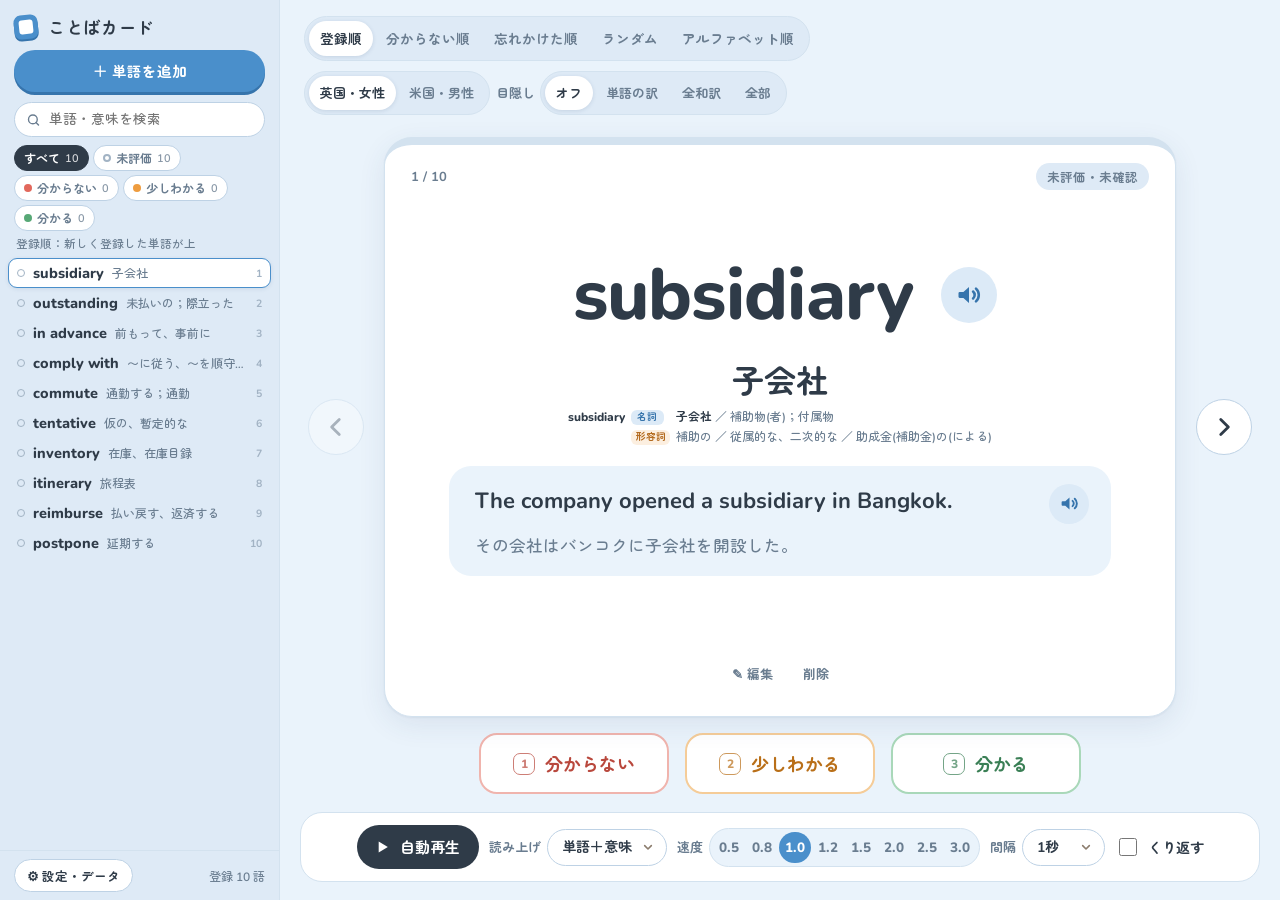
==== index.html @ a1e2ddcb "ことばカード スマホ・ブラウザ版 v1.33.0 を公開 PC版（v1.33.0）をもとに、ブラウザで動く形にしたもの（PWA）。 - 保存：ブラウザ内（IndexedDB）、1日1回のバックアップ " ====
<!doctype html>
<html lang="ja">
<head>
<meta charset="utf-8">
<meta http-equiv="Content-Security-Policy" content="default-src 'self'; style-src 'self' 'unsafe-inline'; font-src 'self'; img-src 'self' data:; media-src 'self' blob:; worker-src 'self'; connect-src 'self' https://api.dictionaryapi.dev https://*.wikipedia.org https://*.wiktionary.org https://*.wikinews.org https://api.tatoeba.org https://tatoeba.org">
<meta name="viewport" content="width=device-width, initial-scale=1, viewport-fit=cover">
<meta name="theme-color" content="#EAF3FB">
<link rel="manifest" href="manifest.webmanifest">
<link rel="icon" href="icons/icon-192.png">
<link rel="apple-touch-icon" href="icons/icon-192.png">
<title>ことばカード</title>
<link rel="stylesheet" href="fonts/zmg-500.css">
<link rel="stylesheet" href="fonts/zmg-700.css">
<link rel="stylesheet" href="style.css">
<link rel="stylesheet" href="mobile.css">
</head>
<body>
<div id="app">

  <!-- ===== 左：単語一覧 ===== -->
  <aside class="side">
    <div class="side-head">
      <div class="brand">
        <span class="brand-mark" aria-hidden="true"></span>
        <span data-i18n="app.name">ことばカード</span>
      </div>
      <button id="btnAdd" class="btn btn-primary btn-block" data-i18n="side.add">＋ 単語を追加</button>
    </div>

    <div class="search-wrap">
      <svg class="search-ico" viewBox="0 0 24 24" aria-hidden="true"><circle cx="11" cy="11" r="7"/><path d="M20 20l-4-4"/></svg>
      <input id="search" type="text" data-i18n-ph="side.search" placeholder="単語・意味を検索" autocomplete="off">
    </div>

    <div class="filters" id="filters"></div>
    <div class="list-note" id="listNote"></div>

    <ul id="list" class="list" tabindex="-1"></ul>

    <div class="side-foot">
      <button id="btnSettings" class="btn btn-ghost btn-sm" data-i18n="side.settings">⚙ 設定・データ</button>
      <span class="count" id="totalCount"></span>
    </div>
  </aside>

  <!-- ===== 右：カード ===== -->
  <main class="main">
    <header class="topbar">
      <div class="seg" id="modes" role="tablist" data-i18n-aria="mode.aria" aria-label="出題モード">
        <button data-mode="order" data-i18n="mode.order" title="新しく登録した単語が上">登録順</button>
        <button data-mode="hard" data-i18n="mode.hard">分からない順</button>
        <button data-mode="efficient" data-i18n="mode.efficient" title="覚えている見込みが低い（忘れかけている）単語から出します">忘れかけた順</button>
        <button data-mode="random" data-i18n="mode.random">ランダム</button>
        <button data-mode="alpha" data-i18n="mode.alpha" title="A→Zの順">アルファベット順</button>
      </div>
      <div class="topbar-right">
        <div class="seg seg-sm" id="accents" data-i18n-title="accent.title" title="発音の声">
          <button data-accent="uk-f" data-i18n="accent.uk">英国・女性</button>
          <button data-accent="us-m" data-i18n="accent.us">米国・男性</button>
        </div>
        <div class="hide-wrap" data-i18n-title="hide.title" title="目隠し（Hキーで切り替え）">
          <span class="hide-label" data-i18n="hide.label">目隠し</span>
          <div class="seg seg-sm" id="hideModes">
            <button data-hide="none" data-i18n="hide.none" data-i18n-title="hide.none.t">オフ</button>
            <button data-hide="word" data-i18n="hide.word" data-i18n-title="hide.word.t">単語の訳</button>
            <button data-hide="ja" data-i18n="hide.ja" data-i18n-title="hide.ja.t">全和訳</button>
            <button data-hide="all" data-i18n="hide.all" data-i18n-title="hide.all.t">全部</button>
          </div>
        </div>
        <button id="btnReshuffle" class="btn btn-ghost btn-sm" data-i18n="reshuffle" data-i18n-title="reshuffle.t">↻ 並べ直す</button>
      </div>
    </header>

    <section class="stage">
      <button class="nav nav-prev" id="btnPrev" data-i18n-title="nav.prev" data-i18n-aria="nav.prev" title="前へ（←）" aria-label="前へ">
        <svg viewBox="0 0 24 24"><path d="M15 5l-7 7 7 7"/></svg>
      </button>

      <div class="card" id="card">
        <!-- JSで描画 -->
      </div>

      <button class="nav nav-next" id="btnNext" data-i18n-title="nav.next" data-i18n-aria="nav.next" title="次へ（→）" aria-label="次へ">
        <svg viewBox="0 0 24 24"><path d="M9 5l7 7-7 7"/></svg>
      </button>
    </section>

    <div class="rate" id="rate">
      <button class="rate-btn r-no" data-rate="no"><span class="key">1</span><span data-i18n="status.no">分からない</span></button>
      <button class="rate-btn r-some" data-rate="some"><span class="key">2</span><span data-i18n="status.some">少しわかる</span></button>
      <button class="rate-btn r-yes" data-rate="yes"><span class="key">3</span><span data-i18n="status.yes">分かる</span></button>
    </div>

    <footer class="player">
      <button id="btnPlay" class="btn btn-play" data-i18n-title="play.t" title="自動再生（P）">
        <svg class="ico-play" viewBox="0 0 24 24"><path d="M8 5.5v13l11-6.5z"/></svg>
        <svg class="ico-stop" viewBox="0 0 24 24"><rect x="7" y="6" width="3.6" height="12" rx="1.2"/><rect x="13.4" y="6" width="3.6" height="12" rx="1.2"/></svg>
        <span id="playLabel">自動再生</span>
      </button>

      <div class="pgroup">
        <span class="plabel" data-i18n="player.content">読み上げ</span>
        <select id="selContent">
          <option value="w" data-i18n="content.w">単語だけ</option>
          <option value="m" data-i18n="content.m">意味だけ</option>
          <option value="e" data-i18n="content.e">例文だけ</option>
          <option value="wm" data-i18n="content.wm">単語＋意味</option>
          <option value="we" data-i18n="content.we" data-i18n-title="content.we.t" title="自分の例文と関連する例文を読みます">単語＋例文</option>
          <option value="all" data-i18n="content.all">全部</option>
        </select>
      </div>

      <div class="pgroup">
        <span class="plabel" data-i18n="player.speed">速度</span>
        <div class="speeds" id="speeds"></div>
      </div>

      <div class="pgroup">
        <span class="plabel" data-i18n="player.gap">間隔</span>
        <select id="selGap">
          <option value="0.1">0.1秒</option>
          <option value="0.3">0.3秒</option>
          <option value="0.5">0.5秒</option>
          <option value="1">1秒</option>
          <option value="2">2秒</option>
        </select>
      </div>

      <label class="chk"><input type="checkbox" id="optLoop"> <span data-i18n="player.loop">くり返す</span></label>
    </footer>
  </main>
</div>

<!-- ===== 追加・編集 ===== -->
<div class="overlay" id="editModal" hidden>
  <div class="modal">
    <h2 id="editTitle">単語を追加</h2>
    <form id="editForm" autocomplete="off">
      <label class="field"><span><span data-i18n="f.word">単語</span> <em data-i18n="f.required">必須</em></span><input id="fWord" type="text" data-i18n-ph="ph.word" placeholder="例）postpone"></label>
      <label class="field"><span><span data-i18n="f.meaning">意味</span> <em data-i18n="f.required">必須</em></span><input id="fMeaning" type="text" data-i18n-ph="ph.meaning" placeholder="例）延期する"></label>
      <label class="field"><span data-i18n="f.ex">例文</span><textarea id="fEx" rows="2" data-i18n-ph="ph.ex" placeholder="例）The meeting was postponed until Friday."></textarea></label>
      <label class="field"><span data-i18n="f.exja">例文の訳</span><textarea id="fExJa" rows="2" data-i18n-ph="ph.exja" placeholder="例）会議は金曜日まで延期された。"></textarea></label>
      <label class="field"><span data-i18n="f.note">メモ</span><textarea id="fNote" rows="2" data-i18n-ph="ph.note" placeholder="品詞・言い換え・覚え方など"></textarea></label>
      <div class="modal-foot">
        <label class="chk" id="keepWrap"><input type="checkbox" id="fKeep"> <span data-i18n="edit.keep">続けて追加する</span></label>
        <div class="spacer"></div>
        <button type="button" class="btn btn-ghost" id="editCancel" data-i18n="cancel">キャンセル</button>
        <button type="submit" class="btn btn-primary" id="editSave"><span data-i18n="save">保存</span> <small>Ctrl+Enter</small></button>
      </div>
    </form>
  </div>
</div>

<!-- ===== 設定 ===== -->
<div class="overlay" id="setModal" hidden>
  <div class="modal modal-wide">
    <h2 data-i18n="set.title">設定・データ</h2>

    <div class="set-sec">
      <h3 data-i18n="set.display">表示・操作</h3>
      <div class="set-row"><span data-i18n="set.theme">背景の色</span><div class="themes" id="themes"></div></div>
      <div class="set-row"><span data-i18n="set.size">文字の大きさ</span>
        <div class="seg seg-sm" id="sizes"></div>
      </div>
      <p class="hint" style="margin-top:-4px" data-i18n="set.size.hint">選ぶとすぐに画面全体の文字・ボタンの大きさが変わります（Ctrl＋＋／Ctrl＋－でも変更できます）。</p>
      <div class="set-row"><span data-i18n="set.blindAlpha">目隠しの透明度</span>
        <div class="ba-ctl" id="blindAlphas"></div>
      </div>
      <p class="hint" style="margin-top:-4px" data-i18n="set.blindAlpha.hint">0％で完全に隠れます。数字が大きいほど下の和訳がうっすら透けて見えます（既定は3％・0〜20％を1％単位で調整）。</p>
      <label class="set-row chk"><input type="checkbox" id="optIme"> <span data-i18n="opt.ime">単語の追加・編集で、日本語入力を自動で切り替える（単語・例文＝半角英数、意味・訳・メモ＝ひらがな）</span></label>
      <label class="set-row chk"><input type="checkbox" id="optAutoNext"> <span data-i18n="opt.autoNext">理解度ボタンを押したら次の単語へ進む</span></label>
      <label class="set-row chk"><input type="checkbox" id="optAutoSpeak"> <span data-i18n="opt.autoSpeak">単語を表示したら自動で発音する</span></label>
      <label class="set-row chk"><input type="checkbox" id="optRelated"> <span data-i18n="opt.related">関連する例文を自動で探して表示する（最大2文・ネット接続不要）</span></label>
      <label class="set-row chk"><input type="checkbox" id="optGeneral"> <span data-i18n="opt.general">TOEIC例文が足りない単語は、一般例文で補う（「一般」と表示）</span></label>
      <label class="set-row chk"><input type="checkbox" id="optDict"> <span data-i18n="opt.dict">入力した意味の下に、辞書の意味（品詞つき）を小さく表示する</span></label>
      <label class="set-row chk"><input type="checkbox" id="optIpa"> <span data-i18n="opt.ipa">1単語だけの登録は、発音記号をインターネットで調べて表示する（英・米）</span></label>
      <label class="set-row chk"><input type="checkbox" id="optWeb"> <span data-i18n="opt.web">どちらにもない単語は、インターネットで例文を検索する（「検索情報」と表示）</span></label>
      <p class="hint" style="margin-top:-6px" data-i18n-html="set.related.hint"></p>
    </div>

    <div class="set-sec">
      <h3 data-i18n="set.voice">発音</h3>
      <div class="set-row"><span data-i18n="set.en">英語の発音</span>
        <div class="seg seg-sm" id="accents2">
          <button data-accent="uk-f" data-i18n="accent.uk.long">イギリス英語・女性</button>
          <button data-accent="us-m" data-i18n="accent.us.long">アメリカ英語・男性</button>
        </div>
        <button class="btn btn-ghost btn-sm" id="testEn" data-i18n="test">試聴</button>
      </div>
      <p class="hint" id="enVoiceInfo"></p>
      <div class="set-row"><span data-i18n="set.mvoice">意味の読み上げの声</span><select id="selJaVoice"></select><button class="btn btn-ghost btn-sm" id="testJa" data-i18n="test">試聴</button></div>
      <p class="hint" id="voiceHint"></p>
    </div>

    <div class="set-sec">
      <h3 data-i18n="set.data">データ</h3>
      <p class="hint"><span data-i18n="set.data.where">保存場所：</span><code id="dataPath"></code><br><span data-i18n="set.data.hint"></span></p>
      <div class="btn-row">
        <button class="btn btn-ghost btn-sm" id="btnImport" data-i18n="set.import">インポート（JSON / CSV）</button>
        <button class="btn btn-ghost btn-sm" id="btnExportJson" data-i18n="set.exportJson">バックアップを書き出す（JSON）</button>
        <button class="btn btn-ghost btn-sm" id="btnExportCsv" data-i18n="set.exportCsv">CSVで書き出す</button>
        <button class="btn btn-ghost btn-sm" id="btnOpenFolder" data-i18n="set.openFolder">保存フォルダを開く</button>
      </div>
      <p class="hint" data-i18n="set.csv.hint"></p>
      <div class="btn-row">
        <button class="btn btn-ghost btn-sm" id="btnResetStats" data-i18n="set.reset">理解度の記録をすべてリセット</button>
      </div>
    </div>

    <div class="set-sec">
      <h3 data-i18n="set.keys.title">ショートカット</h3>
      <p class="hint keys" data-i18n="set.keys"></p>
    </div>

    <div class="modal-foot"><div class="spacer"></div><button class="btn btn-primary" id="setClose" data-i18n="close">閉じる</button></div>
  </div>
</div>

<!-- ===== 確認ダイアログ ===== -->
<div class="overlay" id="askModal" hidden>
  <div class="modal modal-sm">
    <h2 id="askTitle"></h2>
    <p id="askMsg" class="ask-msg"></p>
    <div class="modal-foot" id="askBtns"></div>
  </div>
</div>

<div class="toast" id="toast"></div>

<script src="pattern.js"></script>
<script src="web-net.js"></script>
<script src="web-api.js"></script>
<script src="i18n.js"></script>
<script src="renderer.js"></script>
<script src="mobile.js"></script>
</body>
</html>
---- fonts/zmg-500.css ----
/* zen-maru-gothic-[2]-500-normal */
@font-face {
  font-family: 'Zen Maru Gothic';
  font-style: normal;
  font-display: swap;
  font-weight: 500;
  src: url(./files/zen-maru-gothic-2-500-normal.woff2) format('woff2');
  unicode-range: U+ffd7,U+ffda-ffdc,U+ffe0-ffe2,U+ffe4,U+ffe6,U+ffe8-ffee,U+1f100-1f10c,U+1f110-1f16c,U+1f170-1f1ac,U+1f200-1f202,U+1f210-1f234;
}

/* zen-maru-gothic-[3]-500-normal */
@font-face {
  font-family: 'Zen Maru Gothic';
  font-style: normal;
  font-display: swap;
  font-weight: 500;
  src: url(./files/zen-maru-gothic-3-500-normal.woff2) format('woff2');
  unicode-range: U+fa10,U+fa12-fa6d,U+fb00-fb04,U+fe10-fe19,U+fe30-fe42,U+fe44-fe52,U+fe54-fe66,U+fe68-fe6b,U+ff02,U+ff04,U+ff07,U+ff51,U+ff5b,U+ff5d,U+ff5f-ff60,U+ff66,U+ff69,U+ff87,U+ffa1-ffbe,U+ffc2-ffc7,U+ffca-ffcf,U+ffd2-ffd6;
}

/* zen-maru-gothic-[4]-500-normal */
@font-face {
  font-family: 'Zen Maru Gothic';
  font-style: normal;
  font-display: swap;
  font-weight: 500;
  src: url(./files/zen-maru-gothic-4-500-normal.woff2) format('woff2');
  unicode-range: U+f92d-f959,U+f95b-f9f2,U+f9f4-fa0b,U+fa0e-fa0f;
}

/* zen-maru-gothic-[5]-500-normal */
@font-face {
  font-family: 'Zen Maru Gothic';
  font-style: normal;
  font-display: swap;
  font-weight: 500;
  src: url(./files/zen-maru-gothic-5-500-normal.woff2) format('woff2');
  unicode-range: U+9e8b-9e8c,U+9e8e-9e8f,U+9e91-9e92,U+9e95-9e96,U+9e98,U+9e9b,U+9e9d-9e9e,U+9ea4-9ea5,U+9ea8-9eaa,U+9eac-9eb0,U+9eb3-9eb5,U+9eb8,U+9ebc-9ebf,U+9ec3,U+9ec6,U+9ec8,U+9ecb-9ecd,U+9ecf-9ed1,U+9ed4-9ed5,U+9ed8,U+9edb-9ee0,U+9ee4-9ee5,U+9ee7-9ee8,U+9eec-9ef2,U+9ef4-9ef9,U+9efb-9eff,U+9f02-9f03,U+9f07-9f09,U+9f0e-9f12,U+9f14-9f17,U+9f19-9f1b,U+9f1f-9f22,U+9f26,U+9f2a-9f2c,U+9f2f,U+9f31-9f32,U+9f34,U+9f37,U+9f39-9f3a,U+9f3c-9f3f,U+9f41,U+9f43-9f47,U+9f4a,U+9f4e-9f50,U+9f52-9f58,U+9f5a,U+9f5d-9f61,U+9f63,U+9f66-9f6a,U+9f6c-9f73,U+9f75-9f77,U+9f7a,U+9f7d,U+9f7f,U+9f8f-9f92,U+9f94-9f97,U+9f99,U+9f9c-9fa3,U+9fa5,U+9fb4,U+9fbc-9fc2,U+9fc4,U+9fc6,U+9fcc,U+f900-f92c;
}

/* zen-maru-gothic-[6]-500-normal */
@font-face {
  font-family: 'Zen Maru Gothic';
  font-style: normal;
  font-display: swap;
  font-weight: 500;
  src: url(./files/zen-maru-gothic-6-500-normal.woff2) format('woff2');
  unicode-range: U+9c3e,U+9c41,U+9c43-9c4a,U+9c4e-9c50,U+9c52-9c54,U+9c56,U+9c58,U+9c5a-9c61,U+9c63,U+9c65,U+9c67-9c6b,U+9c6d-9c6e,U+9c70,U+9c72,U+9c75-9c78,U+9c7a-9c7c,U+9ce6-9ce7,U+9ceb-9cec,U+9cf0,U+9cf2,U+9cf6-9cf7,U+9cf9,U+9d02-9d03,U+9d06-9d09,U+9d0b,U+9d0e,U+9d11-9d12,U+9d15,U+9d17-9d18,U+9d1b-9d1f,U+9d23,U+9d26,U+9d2a-9d2c,U+9d2f-9d30,U+9d32-9d34,U+9d3a,U+9d3c-9d3f,U+9d41-9d48,U+9d4a,U+9d50-9d54,U+9d59,U+9d5d-9d65,U+9d69-9d6c,U+9d6f-9d70,U+9d72-9d73,U+9d76-9d77,U+9d7a-9d7c,U+9d7e,U+9d83-9d84,U+9d86-9d87,U+9d89-9d8a,U+9d8d-9d8e,U+9d92-9d93,U+9d95-9d9a,U+9da1,U+9da4,U+9da9-9dac,U+9dae,U+9db1-9db2,U+9db5,U+9db8-9dbd,U+9dbf-9dc4,U+9dc6-9dc7,U+9dc9-9dca,U+9dcf,U+9dd3-9dd7,U+9dd9-9dda,U+9dde-9de0,U+9de3,U+9de5-9de7,U+9de9,U+9deb,U+9ded-9df0,U+9df3-9df4,U+9df8,U+9dfd-9dfe,U+9e02,U+9e07,U+9e0a,U+9e0d-9e0e,U+9e10-9e12,U+9e15-9e16,U+9e19-9e1f,U+9e75,U+9e79-9e7d,U+9e80-9e85,U+9e87-9e88;
}

/* zen-maru-gothic-[7]-500-normal */
@font-face {
  font-family: 'Zen Maru Gothic';
  font-style: normal;
  font-display: swap;
  font-weight: 500;
  src: url(./files/zen-maru-gothic-7-500-normal.woff2) format('woff2');
  unicode-range: U+9ae5-9ae7,U+9ae9,U+9aeb-9aec,U+9aee-9aef,U+9af1-9af5,U+9af7,U+9af9-9afb,U+9afd,U+9aff-9b06,U+9b08-9b09,U+9b0b-9b0e,U+9b10,U+9b12,U+9b16,U+9b18-9b1d,U+9b1f-9b20,U+9b22-9b23,U+9b25-9b2f,U+9b32-9b35,U+9b37,U+9b39-9b3b,U+9b3d,U+9b43-9b44,U+9b48,U+9b4b-9b4f,U+9b51,U+9b55-9b58,U+9b5b,U+9b5e,U+9b61,U+9b63,U+9b65-9b66,U+9b68,U+9b6a-9b6f,U+9b72-9b79,U+9b7f-9b80,U+9b83-9b87,U+9b89-9b8b,U+9b8d,U+9b8f-9b94,U+9b96-9b97,U+9b9a,U+9b9d-9ba0,U+9ba6-9ba7,U+9ba9-9baa,U+9bac,U+9bb0-9bb2,U+9bb4,U+9bb7-9bb9,U+9bbb-9bbc,U+9bbe-9bc1,U+9bc6-9bc8,U+9bca,U+9bce-9bd2,U+9bd4,U+9bd7-9bd8,U+9bdd,U+9bdf,U+9be1-9be5,U+9be7,U+9bea-9beb,U+9bee-9bf3,U+9bf5,U+9bf7-9bfa,U+9bfd,U+9bff-9c00,U+9c02,U+9c04,U+9c06,U+9c08-9c0d,U+9c0f-9c16,U+9c18-9c1e,U+9c21-9c2a,U+9c2d-9c32,U+9c35-9c37,U+9c39-9c3a,U+9c3d;
}

/* zen-maru-gothic-[8]-500-normal */
@font-face {
  font-family: 'Zen Maru Gothic';
  font-style: normal;
  font-display: swap;
  font-weight: 500;
  src: url(./files/zen-maru-gothic-8-500-normal.woff2) format('woff2');
  unicode-range: U+98eb,U+98ed-98ee,U+98f0-98f1,U+98f3,U+98f6,U+9902,U+9907-9909,U+9911-9912,U+9914-9918,U+991a-9922,U+9924,U+9926-9927,U+992b-992c,U+992e,U+9931-9935,U+9939-993e,U+9940-9942,U+9945-9949,U+994b-994e,U+9950-9952,U+9954-9955,U+9958-9959,U+995b-995c,U+995e-9960,U+9963,U+9997-9998,U+999b,U+999d-999f,U+99a3,U+99a5-99a6,U+99a8,U+99ad-99ae,U+99b0-99b2,U+99b5,U+99b9-99ba,U+99bc-99bd,U+99bf,U+99c1,U+99c3,U+99c8-99c9,U+99d1,U+99d3-99d5,U+99d8-99df,U+99e1-99e2,U+99e7,U+99ea-99ee,U+99f0-99f2,U+99f4-99f5,U+99f8-99f9,U+99fb-99fe,U+9a01-9a05,U+9a08,U+9a0a-9a0c,U+9a0f-9a11,U+9a16,U+9a1a,U+9a1e,U+9a20,U+9a22-9a24,U+9a27,U+9a2b,U+9a2d-9a2e,U+9a31,U+9a33,U+9a35-9a38,U+9a3e,U+9a40-9a45,U+9a47,U+9a4a-9a4e,U+9a51-9a52,U+9a54-9a58,U+9a5b,U+9a5d,U+9a5f,U+9a62,U+9a64-9a65,U+9a69-9a6c,U+9aaa,U+9aac-9ab0,U+9ab2,U+9ab4-9ab7,U+9ab9,U+9abb-9ac1,U+9ac3,U+9ac6,U+9ac8,U+9ace-9ad3,U+9ad5-9ad7,U+9adb-9adc,U+9ade-9ae0,U+9ae2-9ae4;
}

/* zen-maru-gothic-[9]-500-normal */
@font-face {
  font-family: 'Zen Maru Gothic';
  font-style: normal;
  font-display: swap;
  font-weight: 500;
  src: url(./files/zen-maru-gothic-9-500-normal.woff2) format('woff2');
  unicode-range: U+971d,U+9721-9724,U+9728,U+972a,U+9730-9731,U+9733,U+9736,U+9738-9739,U+973b,U+973d-973e,U+9741-9744,U+9746-974a,U+974d-974f,U+9751,U+9755,U+9757-9758,U+975a-975c,U+9760-9761,U+9763-9764,U+9766-9768,U+976a-976b,U+976e,U+9771,U+9773,U+9776-977d,U+977f-9781,U+9785-9786,U+9789,U+978b,U+978f-9790,U+9795-9797,U+9799-979a,U+979c,U+979e-97a0,U+97a2-97a3,U+97a6,U+97a8,U+97ab-97ac,U+97ae,U+97b1-97b6,U+97b8-97ba,U+97bc,U+97be-97bf,U+97c1,U+97c3-97ce,U+97d0-97d1,U+97d4,U+97d7-97d9,U+97db-97de,U+97e0-97e1,U+97e4,U+97e6,U+97ed-97ef,U+97f1-97f2,U+97f4-97f8,U+97fa,U+9804,U+9807,U+980a,U+980c-980f,U+9814,U+9816-9817,U+9819-981a,U+981c,U+981e,U+9820-9821,U+9823-9826,U+982b,U+982e-9830,U+9832-9835,U+9837,U+9839,U+983d-983e,U+9844,U+9846-9847,U+984a-984b,U+984f,U+9851-9853,U+9856-9857,U+9859-985b,U+9862-9863,U+9865-9866,U+986a-986c,U+986f-9871,U+9873-9875,U+98aa-98ab,U+98ad-98ae,U+98b0-98b1,U+98b4,U+98b6-98b8,U+98ba-98bc,U+98bf,U+98c2-98c8,U+98cb-98cc,U+98ce,U+98dc,U+98de,U+98e0-98e1,U+98e3,U+98e5-98e7,U+98e9-98ea;
}

/* zen-maru-gothic-[10]-500-normal */
@font-face {
  font-family: 'Zen Maru Gothic';
  font-style: normal;
  font-display: swap;
  font-weight: 500;
  src: url(./files/zen-maru-gothic-10-500-normal.woff2) format('woff2');
  unicode-range: U+944a,U+944c,U+9452-9453,U+9455,U+9459-945c,U+945e-9463,U+9468,U+946a-946b,U+946d-9472,U+9475,U+9477,U+947c-947f,U+9481,U+9483-9485,U+9578-9579,U+957e-957f,U+9582,U+9584,U+9586-9588,U+958a,U+958c-958f,U+9592,U+9594,U+9596,U+9598-9599,U+959d-95a1,U+95a4,U+95a6-95a9,U+95ab-95ad,U+95b1,U+95b4,U+95b6,U+95b9-95bf,U+95c3,U+95c6,U+95c8-95cd,U+95d0-95d6,U+95d9-95da,U+95dc-95e2,U+95e4-95e6,U+95e8,U+961d-961e,U+9621-9622,U+9624-9626,U+9628,U+962c,U+962e-962f,U+9631,U+9633-9634,U+9637-963a,U+963c-963d,U+9641-9642,U+964b-964c,U+964f,U+9652,U+9654,U+9656-9658,U+965c-965f,U+9661,U+9666,U+966a,U+966c,U+966e,U+9672,U+9674,U+9677,U+967b-967c,U+967e-967f,U+9681-9684,U+9689,U+968b,U+968d,U+9691,U+9695-9698,U+969a,U+969d,U+969f,U+96a4-96aa,U+96ae-96b4,U+96b6,U+96b8-96bb,U+96bd,U+96c1,U+96c9-96cb,U+96cd-96ce,U+96d2,U+96d5-96d6,U+96d8-96da,U+96dc-96df,U+96e9,U+96ef,U+96f1,U+96f9-96fa,U+9702-9706,U+9708-9709,U+970d-970f,U+9711,U+9713-9714,U+9716,U+9719-971b;
}

/* zen-maru-gothic-[11]-500-normal */
@font-face {
  font-family: 'Zen Maru Gothic';
  font-style: normal;
  font-display: swap;
  font-weight: 500;
  src: url(./files/zen-maru-gothic-11-500-normal.woff2) format('woff2');
  unicode-range: U+92bc-92bd,U+92bf-92c3,U+92c5-92c8,U+92cb-92d0,U+92d2-92d3,U+92d5,U+92d7-92d9,U+92dc-92dd,U+92df-92e1,U+92e3-92e5,U+92e7-92ea,U+92ec,U+92ee,U+92f0,U+92f2,U+92f7-92fb,U+92ff-9300,U+9302,U+9304,U+9308,U+930d,U+930f-9311,U+9314-9315,U+9318-931a,U+931c-931f,U+9321-9325,U+9327-932b,U+932e,U+9333-9337,U+933a-933b,U+9344,U+9347-934a,U+934d,U+9350-9352,U+9354-9358,U+935a,U+935c,U+935e,U+9360,U+9364-9365,U+9367,U+9369-936d,U+936f-9371,U+9373-9374,U+9376,U+937a,U+937d-9382,U+9388,U+938a-938b,U+938d,U+938f,U+9392,U+9394-9395,U+9397-9398,U+939a-939b,U+939e,U+93a1,U+93a3-93a4,U+93a6,U+93a8-93a9,U+93ab-93ad,U+93b0,U+93b4-93b6,U+93b9-93bb,U+93c1,U+93c3-93cd,U+93d0-93d1,U+93d3,U+93d6-93d9,U+93dc-93df,U+93e2,U+93e4-93e8,U+93f1,U+93f5,U+93f7-93fb,U+93fd,U+9401-9404,U+9407-9409,U+940d-9410,U+9413-9417,U+9419-941a,U+941f,U+9421,U+942b,U+942e-942f,U+9431-9434,U+9436,U+9438,U+943a-943b,U+943d,U+943f,U+9441,U+9443-9445,U+9448;
}

/* zen-maru-gothic-[12]-500-normal */
@font-face {
  font-family: 'Zen Maru Gothic';
  font-style: normal;
  font-display: swap;
  font-weight: 500;
  src: url(./files/zen-maru-gothic-12-500-normal.woff2) format('woff2');
  unicode-range: U+9143,U+9146-914c,U+914f,U+9153,U+9156-915b,U+9161,U+9163-9165,U+9167,U+9169,U+916d,U+9172-9174,U+9179-917b,U+9181-9183,U+9185-9187,U+9189-918b,U+918e,U+9191,U+9193-9195,U+9197-9198,U+919e,U+91a1-91a2,U+91a6,U+91a8,U+91aa-91b6,U+91ba-91bd,U+91bf-91c6,U+91c9,U+91cb,U+91d0,U+91d3-91d4,U+91d6-91d7,U+91d9-91db,U+91de-91df,U+91e1,U+91e4-91e6,U+91e9-91ea,U+91ec-91f1,U+91f5-91f7,U+91f9,U+91fb-91fd,U+91ff-9201,U+9204-9207,U+9209-920a,U+920c,U+920e,U+9210-9218,U+921c-921e,U+9223-9226,U+9228-9229,U+922c,U+922e-9230,U+9233,U+9235-923a,U+923c,U+923e-9240,U+9242-9243,U+9245-924b,U+924d-9251,U+9256-925a,U+925c-925e,U+9260-9261,U+9264-9269,U+926e-9270,U+9275-9279,U+927b-927f,U+9288-928a,U+928d-928e,U+9291-9293,U+9295-9297,U+9299,U+929b-929c,U+929f-92a0,U+92a4-92a5,U+92a7-92a8,U+92ab,U+92af,U+92b2-92b3,U+92b6-92bb;
}

/* zen-maru-gothic-[13]-500-normal */
@font-face {
  font-family: 'Zen Maru Gothic';
  font-style: normal;
  font-display: swap;
  font-weight: 500;
  src: url(./files/zen-maru-gothic-13-500-normal.woff2) format('woff2');
  unicode-range: U+8f52-8f55,U+8f57-8f58,U+8f5c-8f5e,U+8f61-8f66,U+8f9c-8f9d,U+8f9f-8fa2,U+8fa4-8fa8,U+8fad-8faf,U+8fb4-8fb8,U+8fbe,U+8fc0-8fc2,U+8fc6,U+8fc8,U+8fca-8fcb,U+8fcd,U+8fd0,U+8fd2-8fd3,U+8fd5,U+8fda,U+8fe0,U+8fe2-8fe5,U+8fe8-8fea,U+8fed-8fef,U+8ff1,U+8ff4-8ff6,U+8ff8-8ffb,U+8ffe,U+9002,U+9004-9005,U+9008,U+900b-900e,U+9011,U+9013,U+9015-9016,U+9018,U+901b,U+901e,U+9021,U+9027-902a,U+902c-902d,U+902f,U+9033-9037,U+9039,U+903c,U+903e-903f,U+9041,U+9043-9044,U+9049,U+904c,U+904f-9052,U+9056,U+9058,U+905b-905e,U+9062,U+9066-9068,U+906c,U+906f-9070,U+9072,U+9074,U+9076,U+9079,U+9080-9083,U+9085,U+9087-9088,U+908b-908c,U+908e-9090,U+9095,U+9097-9099,U+909b,U+90a0-90a2,U+90a5,U+90a8,U+90af-90b6,U+90bd-90be,U+90c3-90c5,U+90c7-90c9,U+90cc,U+90d2,U+90d5,U+90d7-90d9,U+90db-90df,U+90e2,U+90e4-90e5,U+90eb,U+90ef-90f0,U+90f2,U+90f4,U+90f6,U+90fe-9100,U+9102,U+9104-9106,U+9108,U+910d,U+9110,U+9112,U+9114-911a,U+911c,U+911e,U+9120,U+9122-9123,U+9125,U+9127,U+9129,U+912d-9132,U+9134,U+9136-9137,U+9139-913a,U+913c-913d;
}

/* zen-maru-gothic-[14]-500-normal */
@font-face {
  font-family: 'Zen Maru Gothic';
  font-style: normal;
  font-display: swap;
  font-weight: 500;
  src: url(./files/zen-maru-gothic-14-500-normal.woff2) format('woff2');
  unicode-range: U+8dc0,U+8dc2,U+8dc5-8dc8,U+8dca-8dcc,U+8dce-8dcf,U+8dd1,U+8dd4-8dd7,U+8dd9-8ddb,U+8ddf,U+8de3-8de5,U+8de7,U+8dea-8dec,U+8df0-8df2,U+8df4,U+8dfc-8dfd,U+8dff,U+8e01,U+8e04-8e06,U+8e08-8e09,U+8e0b-8e0c,U+8e10-8e11,U+8e14,U+8e16,U+8e1d-8e23,U+8e26-8e27,U+8e30-8e31,U+8e33-8e39,U+8e3d,U+8e40-8e42,U+8e44,U+8e47-8e50,U+8e54-8e55,U+8e59,U+8e5b-8e64,U+8e69,U+8e6c-8e6d,U+8e6f-8e72,U+8e75-8e77,U+8e79-8e7c,U+8e81-8e85,U+8e89,U+8e8b,U+8e90-8e95,U+8e98-8e9b,U+8e9d-8e9e,U+8ea1-8ea2,U+8ea7,U+8ea9-8eaa,U+8eac-8eb1,U+8eb3,U+8eb5-8eb6,U+8eba-8ebb,U+8ebe,U+8ec0-8ec1,U+8ec3-8ec8,U+8ecb,U+8ecf,U+8ed1,U+8ed4,U+8edb-8edc,U+8ee3,U+8ee8,U+8eeb,U+8eed-8eee,U+8ef0-8ef1,U+8ef7,U+8ef9-8efc,U+8efe,U+8f00,U+8f02,U+8f05,U+8f07-8f08,U+8f0a,U+8f0f-8f10,U+8f12-8f13,U+8f15-8f19,U+8f1b-8f1c,U+8f1e-8f21,U+8f23,U+8f25-8f28,U+8f2b-8f2f,U+8f33-8f37,U+8f39-8f3b,U+8f3e,U+8f40-8f43,U+8f45-8f47,U+8f49-8f4a,U+8f4c-8f4f,U+8f51;
}

/* zen-maru-gothic-[15]-500-normal */
@font-face {
  font-family: 'Zen Maru Gothic';
  font-style: normal;
  font-display: swap;
  font-weight: 500;
  src: url(./files/zen-maru-gothic-15-500-normal.woff2) format('woff2');
  unicode-range: U+8b2d,U+8b30,U+8b37,U+8b3c,U+8b3e,U+8b41-8b46,U+8b48-8b49,U+8b4c-8b4f,U+8b51-8b54,U+8b56,U+8b59,U+8b5b,U+8b5e-8b5f,U+8b63,U+8b69,U+8b6b-8b6d,U+8b6f,U+8b71,U+8b74,U+8b76,U+8b78-8b79,U+8b7c-8b81,U+8b84-8b85,U+8b8a-8b8f,U+8b92-8b96,U+8b99-8b9a,U+8b9c-8ba0,U+8c38-8c3a,U+8c3d-8c3f,U+8c41,U+8c45,U+8c47-8c49,U+8c4b-8c4c,U+8c4e-8c51,U+8c53-8c55,U+8c57-8c59,U+8c5b,U+8c5d,U+8c62-8c64,U+8c66,U+8c68-8c69,U+8c6b-8c6d,U+8c73,U+8c75-8c76,U+8c78,U+8c7a-8c7c,U+8c7e,U+8c82,U+8c85-8c87,U+8c89-8c8b,U+8c8d-8c8e,U+8c90,U+8c92-8c94,U+8c98-8c99,U+8c9b-8c9c,U+8c9f,U+8ca4,U+8cad-8cae,U+8cb2-8cb3,U+8cb6,U+8cb9-8cba,U+8cbd,U+8cc1-8cc2,U+8cc4-8cc6,U+8cc8-8cc9,U+8ccb,U+8ccd-8ccf,U+8cd2,U+8cd5-8cd6,U+8cd9-8cda,U+8cdd,U+8ce1,U+8ce3-8ce4,U+8ce6,U+8ce8,U+8cec,U+8cef-8cf2,U+8cf4-8cf5,U+8cf7-8cf8,U+8cfa-8cfb,U+8cfd-8cff,U+8d01,U+8d03-8d04,U+8d07,U+8d09-8d0b,U+8d0d-8d10,U+8d12-8d14,U+8d16-8d17,U+8d1b-8d1d,U+8d65,U+8d67,U+8d69,U+8d6b-8d6e,U+8d71,U+8d73,U+8d76,U+8d7f,U+8d81-8d82,U+8d84,U+8d88,U+8d8d,U+8d90-8d91,U+8d95,U+8d99,U+8d9e-8da0,U+8da6,U+8da8,U+8dab-8dac,U+8daf,U+8db2,U+8db5,U+8db7,U+8db9-8dbc,U+8dbe;
}

/* zen-maru-gothic-[16]-500-normal */
@font-face {
  font-family: 'Zen Maru Gothic';
  font-style: normal;
  font-display: swap;
  font-weight: 500;
  src: url(./files/zen-maru-gothic-16-500-normal.woff2) format('woff2');
  unicode-range: U+8973-8975,U+8977,U+897a-897e,U+8980,U+8983,U+8988-898a,U+898d,U+8990,U+8993-8995,U+8998,U+899b-899c,U+899f-89a1,U+89a5-89a6,U+89a9,U+89ac,U+89af-89b0,U+89b2,U+89b4-89b7,U+89ba,U+89bc-89bd,U+89bf-89c1,U+89d4-89d8,U+89da,U+89dc-89dd,U+89e5,U+89e7,U+89e9,U+89eb,U+89ed,U+89f1,U+89f3-89f4,U+89f6,U+89f8-89f9,U+89fd,U+89ff,U+8a01,U+8a04-8a05,U+8a07,U+8a0c,U+8a0f-8a12,U+8a14-8a16,U+8a1b,U+8a1d-8a1e,U+8a20-8a22,U+8a24-8a26,U+8a2b-8a2c,U+8a2f,U+8a35-8a37,U+8a3b,U+8a3d-8a3e,U+8a40-8a41,U+8a43,U+8a45-8a49,U+8a4d-8a4e,U+8a51-8a54,U+8a56-8a58,U+8a5b-8a5d,U+8a61-8a62,U+8a65,U+8a67,U+8a6c-8a6d,U+8a75-8a77,U+8a79-8a7c,U+8a7e-8a80,U+8a82-8a86,U+8a8b,U+8a8f-8a92,U+8a96-8a97,U+8a99-8a9a,U+8a9f,U+8aa1,U+8aa3,U+8aa5-8aaa,U+8aae-8aaf,U+8ab3,U+8ab6-8ab7,U+8abb-8abc,U+8abe,U+8ac2-8ac4,U+8ac6,U+8ac8-8aca,U+8acc-8acd,U+8ad0-8ad1,U+8ad3-8ad5,U+8ad7,U+8ada-8ae2,U+8ae4,U+8ae7,U+8aeb-8aec,U+8aee,U+8af0-8af1,U+8af3-8af7,U+8afa,U+8afc,U+8aff,U+8b01-8b02,U+8b04-8b07,U+8b0a-8b0d,U+8b0f-8b11,U+8b14,U+8b16,U+8b1a,U+8b1c,U+8b1e-8b20,U+8b26,U+8b28,U+8b2b-8b2c;
}

/* zen-maru-gothic-[17]-500-normal */
@font-face {
  font-family: 'Zen Maru Gothic';
  font-style: normal;
  font-display: swap;
  font-weight: 500;
  src: url(./files/zen-maru-gothic-17-500-normal.woff2) format('woff2');
  unicode-range: U+87e2-87e6,U+87ea-87ed,U+87ef,U+87f1,U+87f3,U+87f5-87f8,U+87fa-87fb,U+87fe-87ff,U+8801,U+8803,U+8805-8807,U+8809-880b,U+880d-8816,U+8818-881c,U+881e-881f,U+8821-8822,U+8827-8828,U+882d-882e,U+8830-8832,U+8835-8836,U+8839-883c,U+8841-8845,U+8848-884b,U+884d-884e,U+8851-8852,U+8855-8856,U+8858-885a,U+885c,U+885e-8860,U+8862,U+8864,U+8869,U+886b,U+886e-886f,U+8871-8872,U+8875,U+8877,U+8879,U+887b,U+887d-887e,U+8880-8882,U+8888,U+888d,U+8892,U+8897-889c,U+889e-88a0,U+88a2,U+88a4,U+88a8,U+88aa,U+88ae,U+88b0-88b1,U+88b5,U+88b7,U+88ba,U+88bc-88c0,U+88c3-88c4,U+88c6,U+88ca-88ce,U+88d1-88d4,U+88d8-88d9,U+88db,U+88dd-88e1,U+88e7-88e8,U+88ef-88f2,U+88f4-88f5,U+88f7,U+88f9,U+88fc,U+8901-8902,U+8904,U+8906,U+890a,U+890c-890f,U+8913,U+8915-8916,U+8918-891a,U+891c-891e,U+8920,U+8925-8928,U+892a-892b,U+8930-8932,U+8935-893b,U+893e,U+8940-8946,U+8949,U+894c-894d,U+894f,U+8952,U+8956-8957,U+895a-895c,U+895e,U+8960-8964,U+8966,U+896a-896b,U+896d-8970;
}

/* zen-maru-gothic-[18]-500-normal */
@font-face {
  font-family: 'Zen Maru Gothic';
  font-style: normal;
  font-display: swap;
  font-weight: 500;
  src: url(./files/zen-maru-gothic-18-500-normal.woff2) format('woff2');
  unicode-range: U+8655-8659,U+865b,U+865d-8664,U+8667,U+8669,U+866c,U+866f,U+8671,U+8675-8677,U+867a-867b,U+867d,U+8687-8689,U+868b-868d,U+8691,U+8693,U+8695-8696,U+8698,U+869a,U+869c-869d,U+86a1,U+86a3-86a4,U+86a6-86ab,U+86ad,U+86af-86b1,U+86b3-86b9,U+86bf-86c1,U+86c3-86c6,U+86c9,U+86cb,U+86ce,U+86d1-86d2,U+86d4-86d5,U+86d7,U+86da,U+86dc,U+86de-86e0,U+86e3-86e7,U+86e9,U+86ec-86ed,U+86ef,U+86f8-86fe,U+8700,U+8703-870b,U+870d-8714,U+8719-871a,U+871e-871f,U+8721-8723,U+8725,U+8728-8729,U+872e-872f,U+8731-8732,U+8734,U+8737,U+8739-8740,U+8743,U+8745,U+8749,U+874b-874e,U+8751,U+8753,U+8755,U+8757-8759,U+875d,U+875f-8761,U+8763-8766,U+8768,U+876a,U+876e-876f,U+8771-8772,U+8774,U+8778,U+877b-877c,U+877f,U+8782-8789,U+878b-878c,U+878e,U+8790,U+8793,U+8795,U+8797-8799,U+879e-87a0,U+87a2-87a3,U+87a7,U+87ab-87af,U+87b1,U+87b3,U+87b5,U+87bb,U+87bd-87c1,U+87c4,U+87c6-87cb,U+87ce,U+87d0,U+87d2,U+87d5-87d6,U+87d9-87da,U+87dc,U+87df-87e0;
}

/* zen-maru-gothic-[19]-500-normal */
@font-face {
  font-family: 'Zen Maru Gothic';
  font-style: normal;
  font-display: swap;
  font-weight: 500;
  src: url(./files/zen-maru-gothic-19-500-normal.woff2) format('woff2');
  unicode-range: U+84b4,U+84b9-84bb,U+84bd-84c2,U+84c6-84ca,U+84cc-84d1,U+84d3,U+84d6,U+84d9-84da,U+84dc,U+84e7,U+84ea,U+84ec,U+84ef-84f2,U+84f4,U+84f7,U+84fa-84fd,U+84ff-8500,U+8502-8503,U+8506-8507,U+850c,U+850e,U+8510,U+8514-8515,U+8517-8518,U+851a-851c,U+851e-851f,U+8521-8525,U+8527,U+852a-852c,U+852f,U+8532-8534,U+8536,U+853e-8541,U+8543,U+8546,U+8548,U+854a-854b,U+854f-8553,U+8555-855a,U+855c-8564,U+8569-856b,U+856d,U+856f,U+8577,U+8579-857b,U+857d-8581,U+8585-8586,U+8588-858c,U+858f-8591,U+8593,U+8597-8598,U+859b-859d,U+859f-85a0,U+85a2,U+85a4-85a5,U+85a7-85a8,U+85ad-85b0,U+85b4,U+85b6-85ba,U+85bc-85bf,U+85c1-85c2,U+85c7,U+85c9-85cb,U+85ce-85d0,U+85d5,U+85d8-85da,U+85dc,U+85df-85e1,U+85e5-85e6,U+85e8,U+85ed,U+85f3-85f4,U+85f6-85f7,U+85f9-85fa,U+85fc,U+85fe-8600,U+8602,U+8604-8606,U+860a-860b,U+860d-860e,U+8610-8613,U+8616-861b,U+861e,U+8621-8622,U+8624,U+8627,U+8629,U+862f-8630,U+8636,U+8638-863a,U+863c-863d,U+863f-8642,U+8646,U+864d,U+8652-8654;
}

/* zen-maru-gothic-[20]-500-normal */
@font-face {
  font-family: 'Zen Maru Gothic';
  font-style: normal;
  font-display: swap;
  font-weight: 500;
  src: url(./files/zen-maru-gothic-20-500-normal.woff2) format('woff2');
  unicode-range: U+82e8,U+82ea,U+82ed,U+82ef,U+82f3-82f4,U+82f6-82f7,U+82f9,U+82fb,U+82fd-82fe,U+8300-8301,U+8303,U+8306-8308,U+830a-830c,U+8316-8318,U+831b,U+831d-831f,U+8321-8323,U+832b-8335,U+8337,U+833a,U+833c-833d,U+8340,U+8342-8347,U+834a,U+834d-8351,U+8353-8357,U+835a,U+8362-8363,U+8370,U+8373,U+8375,U+8378,U+837c-837d,U+837f-8380,U+8382,U+8384-8387,U+838a,U+838d-838e,U+8392-8396,U+8398-83a0,U+83a2,U+83a6-83ad,U+83b1,U+83b5,U+83bd-83c1,U+83c7,U+83c9,U+83ce-83d1,U+83d4,U+83d6,U+83d8,U+83dd,U+83df-83e1,U+83e5,U+83e8,U+83ea-83eb,U+83f0,U+83f2,U+83f4,U+83f6-83f9,U+83fb-83fd,U+8401,U+8403-8404,U+8406-8407,U+840a-840b,U+840d,U+840f,U+8411,U+8413,U+8415,U+8417,U+8419,U+8420,U+8422,U+842a,U+842f,U+8431,U+8435,U+8438-8439,U+843c,U+8445-8448,U+844a,U+844d-844f,U+8451-8452,U+8456,U+8458-845a,U+845c,U+845f-8462,U+8464-8467,U+8469-846b,U+846d-8470,U+8473-8474,U+8476-847a,U+847c-847d,U+8481-8482,U+8484-8485,U+848b,U+8490,U+8492-8493,U+8495,U+8497,U+849c,U+849e-849f,U+84a1,U+84a6,U+84a8-84aa,U+84ad,U+84af,U+84b1;
}

/* zen-maru-gothic-[21]-500-normal */
@font-face {
  font-family: 'Zen Maru Gothic';
  font-style: normal;
  font-display: swap;
  font-weight: 500;
  src: url(./files/zen-maru-gothic-21-500-normal.woff2) format('woff2');
  unicode-range: U+814a,U+814c,U+8151-8153,U+8157,U+815f-8161,U+8165-8169,U+816d-816f,U+8171,U+8173-8174,U+8177,U+8180-8186,U+8188,U+818a-818b,U+818e,U+8190,U+8193,U+8195-8196,U+8198,U+819b,U+819e,U+81a0,U+81a2,U+81a4,U+81a9,U+81ae,U+81b0,U+81b2,U+81b4-81b5,U+81b8,U+81ba-81bb,U+81bd-81be,U+81c0-81c3,U+81c5-81c6,U+81c8-81cb,U+81cd-81cf,U+81d1,U+81d5-81db,U+81dd-81e1,U+81e4-81e5,U+81e7,U+81eb-81ec,U+81ef-81f2,U+81f5-81f6,U+81f8-81fb,U+81fd-8205,U+8209-820b,U+820d,U+820f,U+8212-8214,U+8216,U+8219-821d,U+8221-8222,U+8228-8229,U+822b,U+822e,U+8232-8235,U+8237-8238,U+823a,U+823c,U+8240,U+8243-8246,U+8249,U+824b,U+824e-824f,U+8251,U+8256-825a,U+825c-825d,U+825f-8260,U+8262-8264,U+8267-8268,U+826a-826b,U+826d-826e,U+8271,U+8274,U+8277,U+8279,U+827b,U+827d-8281,U+8283-8284,U+8287,U+8289-828a,U+828d-828e,U+8291-8294,U+8296,U+8298-829b,U+829f-82a1,U+82a3-82a4,U+82a7-82ac,U+82ae,U+82b0,U+82b2,U+82b4,U+82b7,U+82ba-82bc,U+82be-82bf,U+82c5-82c6,U+82d0,U+82d2-82d3,U+82d5,U+82d9-82da,U+82dc,U+82de-82e4,U+82e7;
}

/* zen-maru-gothic-[22]-500-normal */
@font-face {
  font-family: 'Zen Maru Gothic';
  font-style: normal;
  font-display: swap;
  font-weight: 500;
  src: url(./files/zen-maru-gothic-22-500-normal.woff2) format('woff2');
  unicode-range: U+7f77-7f79,U+7f7d-7f80,U+7f82-7f83,U+7f86-7f88,U+7f8b-7f8d,U+7f8f-7f91,U+7f94,U+7f96-7f97,U+7f9a,U+7f9c-7f9d,U+7fa1-7fa3,U+7fa6,U+7faa,U+7fad-7faf,U+7fb2,U+7fb4,U+7fb6,U+7fb8-7fb9,U+7fbc,U+7fbf-7fc0,U+7fc3,U+7fc5-7fc6,U+7fc8,U+7fca,U+7fce-7fcf,U+7fd5,U+7fdb,U+7fdf,U+7fe1,U+7fe3,U+7fe5-7fe6,U+7fe8-7fe9,U+7feb-7fec,U+7fee-7ff0,U+7ff2-7ff3,U+7ff9-7ffa,U+7ffd-7fff,U+8002,U+8004,U+8006-8008,U+800a-800f,U+8011-8014,U+8016,U+8018-8019,U+801c-8021,U+8024,U+8026,U+8028,U+802c,U+802e,U+8030,U+8034-8035,U+8037,U+8039-8040,U+8043-8044,U+8046,U+804a,U+8052,U+8058,U+805a,U+805f-8060,U+8062,U+8064,U+8066,U+8068,U+806d,U+806f-8073,U+8075-8076,U+8079,U+807b,U+807d-8081,U+8084-8088,U+808b,U+808e,U+8093,U+8099-809a,U+809c,U+809e,U+80a4,U+80a6-80a7,U+80ab-80ad,U+80b1,U+80b8-80b9,U+80c4-80c5,U+80c8,U+80ca,U+80cd,U+80cf,U+80d2,U+80d4-80db,U+80dd,U+80e0,U+80e4-80e6,U+80ed-80f3,U+80f5-80f7,U+80f9-80fc,U+80fe,U+8101,U+8103,U+8109,U+810b,U+810d,U+8116-8118,U+811b-811c,U+811e,U+8120,U+8123-8124,U+8127,U+8129,U+812b-812c,U+812f-8130,U+8135,U+8139-813a,U+813c-813e,U+8141,U+8145-8147;
}

/* zen-maru-gothic-[23]-500-normal */
@font-face {
  font-family: 'Zen Maru Gothic';
  font-style: normal;
  font-display: swap;
  font-weight: 500;
  src: url(./files/zen-maru-gothic-23-500-normal.woff2) format('woff2');
  unicode-range: U+7d57,U+7d59-7d5d,U+7d63,U+7d65,U+7d67,U+7d6a,U+7d6e,U+7d70,U+7d72-7d73,U+7d78,U+7d7a-7d7b,U+7d7d,U+7d7f,U+7d81-7d83,U+7d85-7d86,U+7d88-7d89,U+7d8b-7d8d,U+7d8f,U+7d91,U+7d93,U+7d96-7d97,U+7d9b-7da0,U+7da2-7da3,U+7da6-7da7,U+7daa-7dac,U+7dae-7db0,U+7db3,U+7db5-7db9,U+7dbd,U+7dc0,U+7dc2-7dc7,U+7dcc-7dce,U+7dd0,U+7dd5-7dd9,U+7ddc-7dde,U+7de1-7de6,U+7dea-7ded,U+7df1-7df2,U+7df5-7df6,U+7df9-7dfa,U+7e00,U+7e05,U+7e08-7e0b,U+7e10-7e12,U+7e15,U+7e17,U+7e1c-7e1d,U+7e1f-7e23,U+7e27-7e28,U+7e2c-7e2d,U+7e2f,U+7e31-7e33,U+7e35-7e37,U+7e39-7e3b,U+7e3d,U+7e3f,U+7e43-7e48,U+7e4e,U+7e50,U+7e52,U+7e56,U+7e58-7e5a,U+7e5d-7e5f,U+7e61-7e62,U+7e65-7e67,U+7e69-7e6b,U+7e6d-7e6f,U+7e73,U+7e75,U+7e78-7e79,U+7e7b-7e7f,U+7e81-7e83,U+7e86-7e8a,U+7e8c-7e8e,U+7e90-7e96,U+7e98,U+7e9a-7e9f,U+7f38,U+7f3a-7f3f,U+7f43-7f45,U+7f47,U+7f4c-7f50,U+7f52-7f55,U+7f58,U+7f5b-7f5d,U+7f5f,U+7f61,U+7f63-7f69,U+7f6b,U+7f6d,U+7f71;
}

/* zen-maru-gothic-[24]-500-normal */
@font-face {
  font-family: 'Zen Maru Gothic';
  font-style: normal;
  font-display: swap;
  font-weight: 500;
  src: url(./files/zen-maru-gothic-24-500-normal.woff2) format('woff2');
  unicode-range: U+7bc8,U+7bca-7bcc,U+7bcf,U+7bd4,U+7bd6-7bd7,U+7bd9-7bdb,U+7bdd,U+7be5-7be6,U+7be8-7bea,U+7bf0,U+7bf2-7bfa,U+7bfc,U+7bfe,U+7c00-7c04,U+7c06-7c07,U+7c09,U+7c0b-7c0f,U+7c11-7c14,U+7c17,U+7c19,U+7c1b,U+7c1e-7c20,U+7c23,U+7c25-7c28,U+7c2a-7c2c,U+7c2f,U+7c31,U+7c33-7c34,U+7c36-7c3a,U+7c3d-7c3e,U+7c40,U+7c42-7c43,U+7c45-7c46,U+7c4a,U+7c4c,U+7c4f-7c5f,U+7c61,U+7c63-7c65,U+7c67,U+7c69,U+7c6c-7c70,U+7c72,U+7c75,U+7c79,U+7c7b-7c7e,U+7c81-7c83,U+7c86-7c87,U+7c8d,U+7c8f-7c90,U+7c94,U+7c9e,U+7ca0-7ca2,U+7ca4-7ca6,U+7ca8,U+7cab,U+7cad-7cae,U+7cb0-7cb3,U+7cb6-7cb7,U+7cb9-7cbd,U+7cbf-7cc0,U+7cc2,U+7cc4-7cc5,U+7cc7-7cca,U+7ccd-7ccf,U+7cd2-7cd5,U+7cd7-7cda,U+7cdc-7cdd,U+7cdf-7ce0,U+7ce2,U+7ce6,U+7ce9,U+7ceb,U+7cef,U+7cf2,U+7cf4-7cf6,U+7cf9-7cfa,U+7cfe,U+7d02-7d03,U+7d06-7d0a,U+7d0f,U+7d11-7d13,U+7d15-7d16,U+7d1c-7d1e,U+7d23,U+7d26,U+7d2a,U+7d2c-7d2e,U+7d31-7d32,U+7d35,U+7d3c-7d41,U+7d43,U+7d45,U+7d47-7d48,U+7d4b,U+7d4d-7d4f,U+7d51,U+7d53,U+7d55-7d56;
}

/* zen-maru-gothic-[25]-500-normal */
@font-face {
  font-family: 'Zen Maru Gothic';
  font-style: normal;
  font-display: swap;
  font-weight: 500;
  src: url(./files/zen-maru-gothic-25-500-normal.woff2) format('woff2');
  unicode-range: U+7a17-7a19,U+7a1b,U+7a1e-7a21,U+7a27,U+7a2b,U+7a2d,U+7a2f-7a31,U+7a34-7a35,U+7a37-7a3b,U+7a3e,U+7a43-7a49,U+7a4c,U+7a4e,U+7a50,U+7a55-7a57,U+7a59,U+7a5c-7a5d,U+7a5f-7a63,U+7a65,U+7a67,U+7a69-7a6a,U+7a6d,U+7a70,U+7a75,U+7a78-7a79,U+7a7d-7a7e,U+7a80,U+7a82,U+7a84-7a86,U+7a88,U+7a8a-7a8b,U+7a90-7a91,U+7a94-7a98,U+7a9e,U+7aa0,U+7aa3,U+7aa9,U+7aac,U+7ab0,U+7ab3,U+7ab5-7ab6,U+7ab9-7abf,U+7ac3,U+7ac5-7aca,U+7acc-7acf,U+7ad1-7ad3,U+7ad5,U+7ada-7adb,U+7add,U+7adf,U+7ae1-7ae2,U+7ae6-7aed,U+7af0-7af1,U+7af4,U+7af8,U+7afa-7afb,U+7afd-7afe,U+7b02,U+7b04,U+7b06-7b08,U+7b0a-7b0b,U+7b0f,U+7b12,U+7b14,U+7b18-7b19,U+7b1e-7b1f,U+7b23,U+7b25,U+7b27-7b2b,U+7b2d-7b31,U+7b33-7b36,U+7b3b,U+7b3d,U+7b3f-7b41,U+7b45,U+7b47,U+7b4c-7b50,U+7b53,U+7b55,U+7b5d,U+7b60,U+7b64-7b66,U+7b69-7b6a,U+7b6c-7b75,U+7b77,U+7b79-7b7a,U+7b7f,U+7b84,U+7b86,U+7b89,U+7b8d-7b92,U+7b96,U+7b98-7ba0,U+7ba5,U+7bac-7bad,U+7baf-7bb0,U+7bb2,U+7bb4-7bb6,U+7bba-7bbd,U+7bc1-7bc2,U+7bc5-7bc6;
}

/* zen-maru-gothic-[26]-500-normal */
@font-face {
  font-family: 'Zen Maru Gothic';
  font-style: normal;
  font-display: swap;
  font-weight: 500;
  src: url(./files/zen-maru-gothic-26-500-normal.woff2) format('woff2');
  unicode-range: U+7851-7852,U+785c,U+785e,U+7860-7861,U+7863-7864,U+7868,U+786a,U+786e-786f,U+7872,U+7874,U+787a,U+787c,U+787e,U+7886-7887,U+788a,U+788c-788f,U+7893-7895,U+7898,U+789a,U+789d-789f,U+78a1,U+78a3-78a4,U+78a8-78aa,U+78ac-78ad,U+78af-78b3,U+78b5,U+78bb-78bf,U+78c5-78cc,U+78ce,U+78d1-78d6,U+78da-78db,U+78df-78e1,U+78e4,U+78e6-78e7,U+78ea,U+78ec,U+78f2-78f4,U+78f6-78f7,U+78f9-78fb,U+78fd-7901,U+7906-7907,U+790c,U+7910-7912,U+7919-791c,U+791e-7920,U+7925-792e,U+7930-7931,U+7934-7935,U+793b,U+793d,U+793f,U+7941-7942,U+7944-7946,U+794a-794b,U+794f,U+7951,U+7954-7955,U+7957-7958,U+795a-795c,U+795f-7960,U+7962,U+7967,U+7969,U+796b,U+7972,U+7977,U+7979-797c,U+797e-7980,U+798a-798e,U+7991,U+7993-7996,U+7998,U+799b-799d,U+79a1,U+79a6-79ab,U+79ae-79b1,U+79b3-79b4,U+79b8-79bb,U+79bd-79be,U+79c2,U+79c4,U+79c7-79ca,U+79cc-79cd,U+79cf,U+79d4-79d6,U+79da,U+79dd-79e3,U+79e5,U+79e7,U+79ea-79ed,U+79f1,U+79f8,U+79fc,U+7a02-7a03,U+7a05,U+7a07-7a0a,U+7a0c-7a0d,U+7a11,U+7a15;
}

/* zen-maru-gothic-[27]-500-normal */
@font-face {
  font-family: 'Zen Maru Gothic';
  font-style: normal;
  font-display: swap;
  font-weight: 500;
  src: url(./files/zen-maru-gothic-27-500-normal.woff2) format('woff2');
  unicode-range: U+768c-768e,U+7690,U+7693,U+7695-7696,U+7699-76a8,U+76aa,U+76ad,U+76af-76b0,U+76b4,U+76b6-76ba,U+76bd,U+76c1-76c3,U+76c5,U+76c8-76c9,U+76cb-76ce,U+76d2,U+76d4,U+76d6,U+76d9,U+76dc,U+76de,U+76e0-76e1,U+76e5-76e8,U+76ea-76ec,U+76f0-76f1,U+76f6,U+76f9,U+76fb-76fc,U+7700,U+7704,U+7706-7708,U+770a,U+770e,U+7712,U+7714-7715,U+7717,U+7719-771c,U+7722,U+7724-7726,U+7728,U+772d-772f,U+7734-7739,U+773d-773e,U+7742,U+7745-7747,U+774a,U+774d-774f,U+7752,U+7756-7758,U+775a-775c,U+775e-7760,U+7762,U+7764-7765,U+7767,U+776a-776c,U+7770,U+7772-7774,U+7779-777a,U+777c-7780,U+7784,U+778b-778e,U+7794-7796,U+779a,U+779e-77a0,U+77a2,U+77a4-77a5,U+77a7,U+77a9-77aa,U+77ae-77b1,U+77b5-77b7,U+77b9,U+77bb-77bf,U+77c3,U+77c7,U+77c9,U+77cd,U+77d1-77d2,U+77d5,U+77d7,U+77d9-77da,U+77dc,U+77de-77e0,U+77e3-77e4,U+77e6-77e7,U+77e9-77ea,U+77ec,U+77ee,U+77f0-77f1,U+77f4,U+77f8,U+77fb-77fc,U+7805-7806,U+7809,U+780c-780e,U+7811-7812,U+7819,U+781d,U+7820-7823,U+7826-7827,U+782c-782e,U+7830,U+7835,U+7837,U+783a,U+783f,U+7843-7845,U+7847-7848,U+784c,U+784e-784f;
}

/* zen-maru-gothic-[28]-500-normal */
@font-face {
  font-family: 'Zen Maru Gothic';
  font-style: normal;
  font-display: swap;
  font-weight: 500;
  src: url(./files/zen-maru-gothic-28-500-normal.woff2) format('woff2');
  unicode-range: U+7511-7513,U+7515-7517,U+751c,U+751e,U+7520-7522,U+7524,U+7526-7527,U+7529-752c,U+752f,U+7536,U+7538-7539,U+753c-7540,U+7543-7544,U+7546-754b,U+754d-7550,U+7552,U+7557,U+755a-755b,U+755d-755f,U+7561-7562,U+7564,U+7566-7567,U+7569,U+756b-756d,U+756f,U+7571-7572,U+7574-757e,U+7581-7582,U+7585-7587,U+7589-758c,U+758f-7590,U+7592-7595,U+7599-759a,U+759c-759d,U+75a2-75a5,U+75b0-75b1,U+75b3-75b5,U+75b7-75b8,U+75ba,U+75bd,U+75bf-75c4,U+75c6,U+75ca,U+75cc-75cf,U+75d3-75d4,U+75d7-75d8,U+75dc-75e1,U+75e3-75e4,U+75e7,U+75ec,U+75ee-75f3,U+75f9,U+75fc,U+75fe-7604,U+7607-760c,U+760f,U+7612-7613,U+7615-7616,U+7618-7619,U+761b-7629,U+762d,U+7630,U+7632-7635,U+7638-763c,U+7640-7641,U+7643-764b,U+764e,U+7655,U+7658-7659,U+765c,U+765f,U+7661-7662,U+7664-7665,U+7667-766a,U+766c-7672,U+7674,U+7676,U+7678,U+7680-7683,U+7685,U+7688,U+768b;
}

/* zen-maru-gothic-[29]-500-normal */
@font-face {
  font-family: 'Zen Maru Gothic';
  font-style: normal;
  font-display: swap;
  font-weight: 500;
  src: url(./files/zen-maru-gothic-29-500-normal.woff2) format('woff2');
  unicode-range: U+736c,U+736e-7371,U+7375,U+7377-737c,U+7380-7381,U+7383,U+7385-7386,U+738a,U+738e,U+7390,U+7393-7398,U+739c,U+739e-73a0,U+73a2,U+73a5-73a6,U+73a8,U+73aa-73ab,U+73ad,U+73b3,U+73b5,U+73b7,U+73b9-73bd,U+73bf,U+73c5-73c6,U+73c9-73cc,U+73ce-73cf,U+73d2-73d3,U+73d6,U+73d9,U+73dd-73de,U+73e1,U+73e3-73e7,U+73e9-73ea,U+73ee,U+73f1,U+73f4-73f5,U+73f7-73fb,U+73fd,U+73ff-7401,U+7404-7405,U+7407,U+740a,U+7411,U+7413,U+741a-741b,U+7421,U+7424,U+7426,U+7428-7431,U+7433,U+7439-743a,U+743f-7441,U+7443-7444,U+7446-7447,U+744b,U+744d,U+7451-7453,U+7455,U+7457,U+7459-745a,U+745c-745d,U+745f,U+7462-7464,U+7466-746b,U+746d-7473,U+7476,U+747e,U+7480-7481,U+7485-7489,U+748b,U+748f-7492,U+7497-749a,U+749c,U+749e-74a3,U+74a5-74a6,U+74a8-74ab,U+74ae-74af,U+74b1-74b2,U+74b5,U+74b9-74bb,U+74bd,U+74bf,U+74c8-74ca,U+74cc,U+74cf-74d0,U+74d3-74d4,U+74d6,U+74d8,U+74da-74db,U+74de-74e0,U+74e3-74e4,U+74e7-74eb,U+74ee-74f2,U+74f4,U+74f7-74f8,U+74fa-74fc,U+74ff,U+7501,U+7503-7506,U+750c-750e;
}

/* zen-maru-gothic-[30]-500-normal */
@font-face {
  font-family: 'Zen Maru Gothic';
  font-style: normal;
  font-display: swap;
  font-weight: 500;
  src: url(./files/zen-maru-gothic-30-500-normal.woff2) format('woff2');
  unicode-range: U+7166,U+7168,U+716c,U+7179,U+7180,U+7184-7185,U+7187-7188,U+718c,U+718f,U+7192,U+7194-7196,U+7199-719b,U+71a0,U+71a2,U+71a8,U+71ac,U+71ae-71b0,U+71b2-71b3,U+71b9-71ba,U+71be-71c1,U+71c4,U+71c9,U+71cb-71cc,U+71ce,U+71d0,U+71d2-71d4,U+71d6-71d7,U+71d9-71da,U+71dc,U+71df-71e0,U+71e6-71e7,U+71ec-71ee,U+71f4-71f5,U+71f8-71f9,U+71fc,U+71fe-7200,U+7207-7209,U+720d,U+7210,U+7213,U+7215,U+7217,U+721a,U+721d,U+721f,U+7224,U+7228,U+722b,U+722d,U+722f-7230,U+7232,U+7234,U+7238-7239,U+723b-723c,U+723e-7243,U+7245-7246,U+724b,U+724e-7250,U+7252-7253,U+7255-7258,U+725a,U+725c,U+725e,U+7260,U+7263,U+7268,U+726b,U+726e-726f,U+7271,U+7274,U+7277-7278,U+727b-727c,U+727e-7282,U+7284,U+7287,U+7289,U+728d-728e,U+7292-7293,U+7296,U+729b,U+72a2,U+72a7-72a8,U+72ad-72ae,U+72b0-72b2,U+72b4,U+72b9,U+72be,U+72c0-72c1,U+72c3-72c4,U+72c6-72c7,U+72c9,U+72cc,U+72ce,U+72d2,U+72d5-72d6,U+72d8,U+72df-72e2,U+72e5,U+72f3-72f4,U+72f7,U+72f9-72fb,U+72fd-72fe,U+7302,U+7304-7305,U+7307,U+730a-730b,U+730d,U+7312-7313,U+7316-7319,U+731c-731e,U+7322,U+7324,U+7327-7329,U+732c,U+732f,U+7331-7337,U+7339-733b,U+733d-733e,U+7343,U+734d-7350,U+7352,U+7356-7358,U+735d-7360,U+7366-736b;
}

/* zen-maru-gothic-[31]-500-normal */
@font-face {
  font-family: 'Zen Maru Gothic';
  font-style: normal;
  font-display: swap;
  font-weight: 500;
  src: url(./files/zen-maru-gothic-31-500-normal.woff2) format('woff2');
  unicode-range: U+6f58-6f5b,U+6f5d-6f5e,U+6f60-6f62,U+6f66,U+6f68,U+6f6c-6f6d,U+6f6f,U+6f74,U+6f78,U+6f7a,U+6f7c-6f7e,U+6f80,U+6f82-6f83,U+6f86-6f88,U+6f8b-6f8e,U+6f90-6f94,U+6f96-6f98,U+6f9a,U+6f9d,U+6f9f-6fa1,U+6fa3,U+6fa5-6fa8,U+6fae-6fb1,U+6fb3,U+6fb5-6fb7,U+6fb9,U+6fbc,U+6fbe,U+6fc2,U+6fc5-6fca,U+6fd4-6fd5,U+6fd8,U+6fda-6fdb,U+6fde-6fe0,U+6fe4,U+6fe8-6fe9,U+6feb-6fec,U+6fee,U+6ff0,U+6ff3,U+6ff5-6ff6,U+6ff9-6ffa,U+6ffc-6ffe,U+7000-7001,U+7005-7007,U+7009-700b,U+700d,U+700f,U+7011,U+7015,U+7017-7018,U+701a-701b,U+701d-7020,U+7023,U+7026,U+7028,U+702f-7030,U+7032,U+7034,U+7037,U+7039-703a,U+703c,U+703e,U+7043-7044,U+7047-704c,U+704e,U+7051,U+7054-7055,U+705d-705e,U+7064-7065,U+7069,U+706c,U+706e,U+7075-7076,U+707e,U+7081,U+7085-7086,U+7094-7098,U+709b,U+709f,U+70a4,U+70ab-70ac,U+70ae-70b1,U+70b3-70b4,U+70b7,U+70bb,U+70ca-70cb,U+70d1,U+70d3-70d6,U+70d8-70d9,U+70dc-70dd,U+70df,U+70e4,U+70ec,U+70f1,U+70fa,U+70fd,U+7103-7108,U+710b-710c,U+710f,U+7114,U+7119,U+711c,U+711e,U+7120,U+712b,U+712d-7131,U+7138,U+7141,U+7145-7147,U+7149-714b,U+7150-7153,U+7155-7157,U+715a,U+715c,U+715e,U+7160,U+7162,U+7164-7165;
}

/* zen-maru-gothic-[32]-500-normal */
@font-face {
  font-family: 'Zen Maru Gothic';
  font-style: normal;
  font-display: swap;
  font-weight: 500;
  src: url(./files/zen-maru-gothic-32-500-normal.woff2) format('woff2');
  unicode-range: U+6d7c,U+6d80-6d82,U+6d85,U+6d87,U+6d89-6d8a,U+6d8c-6d8e,U+6d91-6d98,U+6d9c,U+6daa-6dac,U+6dae,U+6db4-6db5,U+6db7-6db9,U+6dbd,U+6dbf,U+6dc2,U+6dc4-6dc8,U+6dca,U+6dcc,U+6dce-6dd0,U+6dd2,U+6dd5-6dd6,U+6dd8-6ddb,U+6ddd-6de0,U+6de2,U+6de4-6de6,U+6de8-6dea,U+6dec,U+6dee-6df0,U+6df2,U+6df4,U+6df6,U+6df8-6dfa,U+6dfc,U+6e00,U+6e04,U+6e0a,U+6e17,U+6e19,U+6e1d-6e20,U+6e22-6e25,U+6e27,U+6e2b,U+6e2d-6e2e,U+6e32,U+6e34,U+6e36,U+6e38-6e3c,U+6e42-6e45,U+6e48-6e49,U+6e4b-6e4f,U+6e51-6e54,U+6e57,U+6e5b-6e5f,U+6e62-6e63,U+6e68,U+6e6b,U+6e6e,U+6e72-6e73,U+6e76,U+6e7b,U+6e7d,U+6e82,U+6e89,U+6e8c-6e8d,U+6e8f,U+6e93,U+6e98-6e99,U+6e9f-6ea0,U+6ea5,U+6ea7,U+6eaa-6eab,U+6ead-6eaf,U+6eb1-6eb4,U+6eb7,U+6ebb-6ebd,U+6ebf-6ec4,U+6ec7-6eca,U+6ecc-6ecf,U+6ed3-6ed5,U+6ed9-6edb,U+6ee6,U+6eeb-6eef,U+6ef7-6ef9,U+6efb,U+6efd-6eff,U+6f04,U+6f08-6f0a,U+6f0c-6f0d,U+6f10-6f11,U+6f13,U+6f15-6f16,U+6f18,U+6f1a-6f1b,U+6f25-6f26,U+6f29-6f2a,U+6f2d,U+6f2f-6f33,U+6f35-6f36,U+6f38,U+6f3b-6f3c,U+6f3e-6f3f,U+6f41,U+6f45,U+6f4f,U+6f51-6f53,U+6f57;
}

/* zen-maru-gothic-[33]-500-normal */
@font-face {
  font-family: 'Zen Maru Gothic';
  font-style: normal;
  font-display: swap;
  font-weight: 500;
  src: url(./files/zen-maru-gothic-33-500-normal.woff2) format('woff2');
  unicode-range: U+6b85,U+6b89,U+6b8d,U+6b95,U+6b97-6b98,U+6b9b,U+6b9e-6ba0,U+6ba2-6ba4,U+6ba8-6bb3,U+6bb7-6bb9,U+6bbc-6bbe,U+6bc0,U+6bc3-6bc4,U+6bc6-6bc9,U+6bcb-6bcc,U+6bcf,U+6bd3,U+6bd6-6bd8,U+6bda,U+6bdf,U+6be1,U+6be3,U+6be6-6be7,U+6beb-6bec,U+6bee,U+6bf1,U+6bf3,U+6bf7,U+6bf9,U+6bff,U+6c02,U+6c04-6c05,U+6c08-6c0a,U+6c0d-6c0e,U+6c10,U+6c12-6c14,U+6c19,U+6c1b,U+6c1f,U+6c24,U+6c26-6c28,U+6c2c,U+6c2e,U+6c33,U+6c35-6c36,U+6c3a-6c3b,U+6c3e-6c40,U+6c4a-6c4b,U+6c4d,U+6c4f,U+6c52,U+6c54-6c55,U+6c59,U+6c5b-6c5e,U+6c62,U+6c67-6c68,U+6c6a-6c6b,U+6c6d,U+6c6f,U+6c73-6c74,U+6c76,U+6c78-6c79,U+6c7b,U+6c7e,U+6c81-6c87,U+6c89,U+6c8c-6c8d,U+6c90,U+6c92-6c95,U+6c97-6c98,U+6c9a-6c9c,U+6c9f,U+6caa-6cae,U+6cb0-6cb2,U+6cb4,U+6cba,U+6cbd-6cbe,U+6cc2,U+6cc5-6cc6,U+6ccd,U+6ccf-6cd4,U+6cd6-6cd7,U+6cd9-6cdd,U+6ce0,U+6ce7,U+6ce9-6cef,U+6cf1-6cf2,U+6cf4,U+6cfb,U+6d00-6d01,U+6d04,U+6d07,U+6d0a,U+6d0c,U+6d0e-6d0f,U+6d11,U+6d13,U+6d19-6d1a,U+6d1f,U+6d24,U+6d26-6d28,U+6d2b,U+6d2e-6d2f,U+6d31,U+6d33-6d36,U+6d38-6d39,U+6d3c-6d3d,U+6d3f,U+6d57-6d5b,U+6d5e-6d61,U+6d64-6d65,U+6d67,U+6d6c,U+6d6f-6d70,U+6d79;
}

/* zen-maru-gothic-[34]-500-normal */
@font-face {
  font-family: 'Zen Maru Gothic';
  font-style: normal;
  font-display: swap;
  font-weight: 500;
  src: url(./files/zen-maru-gothic-34-500-normal.woff2) format('woff2');
  unicode-range: U+69dd-69de,U+69e2-69e3,U+69e5,U+69e7-69eb,U+69ed-69ef,U+69f1-69f6,U+69f9,U+69fe-6a01,U+6a03,U+6a05,U+6a0a,U+6a0c,U+6a0f,U+6a11-6a15,U+6a17,U+6a1a-6a1b,U+6a1d-6a20,U+6a22-6a24,U+6a28,U+6a2e,U+6a30,U+6a32-6a38,U+6a3b,U+6a3e-6a3f,U+6a44-6a4a,U+6a4e,U+6a50-6a52,U+6a54-6a56,U+6a5b,U+6a61-6a62,U+6a64,U+6a66-6a67,U+6a6a-6a6b,U+6a71-6a73,U+6a78,U+6a7a,U+6a7e-6a7f,U+6a81,U+6a83-6a84,U+6a86-6a87,U+6a89,U+6a8b,U+6a8d,U+6a90-6a91,U+6a94,U+6a97,U+6a9b,U+6a9d-6aa3,U+6aa5,U+6aaa-6aac,U+6aae-6ab1,U+6ab3-6ab4,U+6ab8,U+6abb,U+6abd-6abf,U+6ac1-6ac3,U+6ac6,U+6ac8-6ac9,U+6acc,U+6ad0-6ad1,U+6ad3-6ad6,U+6ada-6adf,U+6ae2,U+6ae4,U+6ae7-6ae8,U+6aea,U+6aec,U+6af0-6af3,U+6af8,U+6afa,U+6afc-6afd,U+6b02-6b03,U+6b06-6b07,U+6b09-6b0b,U+6b0f-6b12,U+6b16-6b17,U+6b1b,U+6b1d-6b1f,U+6b23-6b24,U+6b28,U+6b2b-6b2c,U+6b2f,U+6b35-6b39,U+6b3b,U+6b3d,U+6b3f,U+6b43,U+6b46-6b47,U+6b49-6b4a,U+6b4d-6b4e,U+6b50,U+6b52,U+6b54,U+6b56,U+6b58-6b59,U+6b5b,U+6b5d,U+6b5f-6b61,U+6b65,U+6b67,U+6b6b-6b6c,U+6b6e,U+6b70,U+6b72,U+6b75,U+6b77-6b7a,U+6b7d-6b84;
}

/* zen-maru-gothic-[35]-500-normal */
@font-face {
  font-family: 'Zen Maru Gothic';
  font-style: normal;
  font-display: swap;
  font-weight: 500;
  src: url(./files/zen-maru-gothic-35-500-normal.woff2) format('woff2');
  unicode-range: U+6855,U+6857-6859,U+685b,U+685d,U+685f,U+6863,U+6867,U+686b,U+686e-6872,U+6874-6875,U+6877,U+6879-687c,U+687e-687f,U+6882-6884,U+6886,U+6888,U+688d-6890,U+6894,U+6896,U+6898-689c,U+689f-68a3,U+68a5-68a7,U+68a9-68ab,U+68ad-68af,U+68b2-68b5,U+68b9-68bc,U+68c3,U+68c5-68c6,U+68c8-68ca,U+68cc-68cd,U+68cf-68d1,U+68d3-68d9,U+68dc-68dd,U+68e0-68e1,U+68e3-68e5,U+68e7-68e8,U+68ea-68ed,U+68ef-68f1,U+68f5-68f7,U+68f9,U+68fb-68fd,U+6900-6901,U+6903-6904,U+6906-690c,U+690f-6911,U+6913,U+6916-6917,U+6919-691b,U+6921-6923,U+6925-6926,U+6928,U+692a,U+6930-6931,U+6933-6936,U+6938-6939,U+693b,U+693d,U+6942,U+6945-6946,U+6949,U+694e,U+6954,U+6957,U+6959,U+695b-695e,U+6961-6966,U+6968-696c,U+696e-6974,U+6977-697b,U+697e-6981,U+6986,U+698d,U+6991-6992,U+6994-6996,U+6998,U+699c,U+69a0-69a1,U+69a5-69a8,U+69ab,U+69ad,U+69af-69b2,U+69b4,U+69b7-69b8,U+69ba-69bc,U+69be-69c1,U+69c3,U+69c5,U+69c7-69c8,U+69ca,U+69ce-69d1,U+69d3,U+69d6-69d7,U+69d9;
}

/* zen-maru-gothic-[36]-500-normal */
@font-face {
  font-family: 'Zen Maru Gothic';
  font-style: normal;
  font-display: swap;
  font-weight: 500;
  src: url(./files/zen-maru-gothic-36-500-normal.woff2) format('woff2');
  unicode-range: U+667e-6680,U+6683-6684,U+6688,U+668b-668e,U+6690,U+6692,U+6698-669d,U+669f-66a0,U+66a2,U+66a4,U+66ad,U+66b1-66b3,U+66b5,U+66b8-66b9,U+66bb-66bc,U+66be-66c4,U+66c6,U+66c8-66c9,U+66cc,U+66ce-66cf,U+66d4,U+66da-66db,U+66dd,U+66df-66e0,U+66e6,U+66e8-66e9,U+66eb-66ec,U+66ee,U+66f5,U+66f7,U+66fa-66fc,U+6701,U+6705,U+6707,U+670c,U+670e-6710,U+6712-6716,U+6719,U+671c,U+671e,U+6720,U+6722,U+6725-6726,U+672e,U+6733,U+6735-6738,U+673e-673f,U+6741,U+6743,U+6745-6748,U+674c-674d,U+6753-6755,U+6759,U+675d-675e,U+6760,U+6762-6764,U+6766,U+676a,U+676c,U+676e,U+6770,U+6772-6774,U+6776-6777,U+677b-677c,U+6780-6781,U+6784-6785,U+6787,U+6789,U+678b-678c,U+678e-678f,U+6791-6793,U+6796,U+6798-6799,U+679b,U+67a1,U+67a4,U+67a6,U+67a9,U+67b0-67b5,U+67b7-67b9,U+67bb-67be,U+67c0-67c3,U+67c5-67c6,U+67c8-67c9,U+67ce,U+67d2,U+67d7-67d9,U+67db-67de,U+67e1-67e2,U+67e4,U+67e6-67e7,U+67e9,U+67ec,U+67ee-67f0,U+67f2,U+67f6-67f7,U+67f9-67fa,U+67fc,U+67fe,U+6801-6802,U+6805,U+6810,U+6814,U+6818-6819,U+681d,U+681f,U+6822,U+6827-6829,U+682b-682d,U+682f-6834,U+683b,U+683e-6840,U+6844-6846,U+6849-684a,U+684c-684e,U+6852-6854;
}

/* zen-maru-gothic-[37]-500-normal */
@font-face {
  font-family: 'Zen Maru Gothic';
  font-style: normal;
  font-display: swap;
  font-weight: 500;
  src: url(./files/zen-maru-gothic-37-500-normal.woff2) format('woff2');
  unicode-range: U+64d2,U+64d4-64d5,U+64d7-64d8,U+64da,U+64e0-64e1,U+64e3-64e5,U+64e7,U+64e9-64ea,U+64ed,U+64ef-64f2,U+64f4-64f7,U+64fa-64fb,U+64fd-6501,U+6504-6505,U+6508-650a,U+650f,U+6513-6514,U+6516,U+6518-6519,U+651b-651f,U+6522,U+6524,U+6526,U+6529-652c,U+652e,U+6531-6532,U+6534-6538,U+653a,U+653c-653d,U+6543-6544,U+6547-6549,U+654d-654e,U+6550,U+6552,U+6554-6556,U+6558,U+655d-6560,U+6567,U+656b,U+6572,U+6578,U+657a,U+657d,U+6581-6585,U+6588,U+658a,U+658c,U+6592,U+6595,U+6598,U+659b,U+659d,U+659f-65a1,U+65a3-65a6,U+65ab,U+65ae,U+65b2-65b5,U+65b7-65b8,U+65be-65bf,U+65c1-65c4,U+65c6,U+65c8-65c9,U+65cc,U+65ce,U+65d0,U+65d2,U+65d4,U+65d6,U+65d8-65d9,U+65db,U+65df-65e1,U+65e3,U+65f0-65f2,U+65f4-65f5,U+65f9,U+65fb-65fc,U+65fe-6600,U+6603-6604,U+6608-660a,U+660d,U+6611-6612,U+6615-6616,U+661c-661e,U+6621-6624,U+6626,U+6629-662c,U+662e,U+6630-6631,U+6633-6637,U+6639-663b,U+663f-6641,U+6644-6646,U+6648-664a,U+664c,U+664e-664f,U+6651,U+6657-6665,U+6667-6668,U+666a-666d,U+6670,U+6673,U+6675,U+6677-6679,U+667b-667c;
}

/* zen-maru-gothic-[38]-500-normal */
@font-face {
  font-family: 'Zen Maru Gothic';
  font-style: normal;
  font-display: swap;
  font-weight: 500;
  src: url(./files/zen-maru-gothic-38-500-normal.woff2) format('woff2');
  unicode-range: U+62cf,U+62d1,U+62d4-62d6,U+62da,U+62dc,U+62ea,U+62ee-62ef,U+62f1-62f2,U+62f4-62f5,U+62fc-62fd,U+62ff,U+6302-6304,U+6308-630d,U+6310,U+6313,U+6316,U+6318,U+631b,U+6327,U+6329-632a,U+632d,U+6332,U+6335-6336,U+6339-633c,U+633e,U+6341-6344,U+6346,U+634a-634e,U+6350,U+6352-6354,U+6358-6359,U+635b,U+6365-6366,U+6369,U+636b-636d,U+6371-6372,U+6374-6378,U+637a,U+637c-637d,U+637f-6380,U+6382,U+6384,U+6387,U+6389-638a,U+638e-6390,U+6394-6396,U+6399-639a,U+639e,U+63a0,U+63a3-63a4,U+63a6,U+63a9,U+63ab-63af,U+63b5,U+63bd-63be,U+63c0-63c1,U+63c4-63c6,U+63c8,U+63ce,U+63d1-63d6,U+63dc,U+63e0,U+63e3,U+63e5,U+63e9-63ed,U+63f2-63f3,U+63f5-63f9,U+6406,U+6409-640a,U+640f-6410,U+6412-6414,U+6416-6418,U+641e,U+6420,U+6422,U+6424-6426,U+6428-642a,U+642f-6430,U+6434-6436,U+643d,U+643f,U+644b,U+644e-644f,U+6451-6454,U+645a-645d,U+645f-6461,U+6463,U+6467,U+646d,U+6473-6474,U+6476,U+6478-6479,U+647b,U+647d,U+6485,U+6487-6488,U+648f-6491,U+6493,U+6495,U+6498-649b,U+649d-649f,U+64a1,U+64a3,U+64a6,U+64a8-64a9,U+64ac,U+64b3,U+64bb-64bf,U+64c2,U+64c4-64c5,U+64c7,U+64c9-64cc,U+64ce,U+64d0-64d1;
}

/* zen-maru-gothic-[39]-500-normal */
@font-face {
  font-family: 'Zen Maru Gothic';
  font-style: normal;
  font-display: swap;
  font-weight: 500;
  src: url(./files/zen-maru-gothic-39-500-normal.woff2) format('woff2');
  unicode-range: U+6117,U+6119,U+611c,U+611e,U+6120-6122,U+6127-6128,U+612a-612c,U+6130-6131,U+6134-6137,U+6139-613a,U+613c-613f,U+6141-6142,U+6144-6147,U+6149-614a,U+614d,U+6153,U+6158-615a,U+615d-6160,U+6164-6165,U+616b-616c,U+616f,U+6171-6175,U+6177-6178,U+617b-6181,U+6183-6184,U+6187,U+618a-618b,U+618d,U+6192-6194,U+6196-619a,U+619c-619d,U+619f-61a0,U+61a5,U+61a8,U+61aa-61ae,U+61b8-61ba,U+61bc,U+61be,U+61c0-61c3,U+61c6,U+61c8,U+61ca-61cf,U+61d5,U+61dc-61df,U+61e1-61e3,U+61e5-61e9,U+61ec-61ed,U+61ef,U+61f4-61f7,U+61fa,U+61fc-6201,U+6203-6204,U+6207-620a,U+620d-620e,U+6213-6215,U+621b-621e,U+6220-6223,U+6227,U+6229-622b,U+622e,U+6230-6233,U+6236,U+6239,U+623d-623e,U+6241-6244,U+6246,U+6248,U+624c,U+624e,U+6250-6252,U+6254,U+6256,U+6258,U+625a-625c,U+625e,U+6260-6261,U+6263-6264,U+6268,U+626d,U+626f,U+6273,U+627a-627e,U+6282-6283,U+6285,U+6289,U+628d-6290,U+6292-6294,U+6296,U+6299,U+629b,U+62a6,U+62a8,U+62ac,U+62b3,U+62b6-62b7,U+62ba-62bb,U+62be-62bf,U+62c2,U+62c4,U+62c6-62c8,U+62ca,U+62ce;
}

/* zen-maru-gothic-[40]-500-normal */
@font-face {
  font-family: 'Zen Maru Gothic';
  font-style: normal;
  font-display: swap;
  font-weight: 500;
  src: url(./files/zen-maru-gothic-40-500-normal.woff2) format('woff2');
  unicode-range: U+5f6c-5f6d,U+5f6f,U+5f72-5f75,U+5f78,U+5f7a,U+5f7d-5f7f,U+5f82-5f83,U+5f87-5f89,U+5f8d,U+5f8f,U+5f91,U+5f96,U+5f99,U+5f9c-5f9d,U+5fa0,U+5fa2,U+5fa4,U+5fa7-5fa8,U+5fab-5fad,U+5faf-5fb1,U+5fb5,U+5fb7-5fb8,U+5fbc-5fbd,U+5fc4,U+5fc7-5fc9,U+5fcb,U+5fd0-5fd4,U+5fdd-5fde,U+5fe1-5fe2,U+5fe4,U+5fe8-5fea,U+5fec-5ff3,U+5ff6,U+5ff8,U+5ffa-5ffd,U+5fff,U+6007,U+600a,U+600d-6010,U+6013-6015,U+6017-601b,U+601f,U+6021-6022,U+6024,U+6026,U+6029,U+602b,U+602d,U+6031,U+6033,U+6035,U+603a,U+6040-6043,U+6046-604a,U+604c-604d,U+6051,U+6054-6057,U+6059-605a,U+605d,U+605f-6064,U+6067,U+606a-606c,U+6070-6071,U+6077,U+607e-607f,U+6081-6086,U+6088-608e,U+6091-6093,U+6095-6098,U+609a-609b,U+609d-609e,U+60a2,U+60a4-60a5,U+60a7-60a8,U+60b0-60b1,U+60b3-60b5,U+60b7-60b8,U+60bb,U+60bd-60be,U+60c2,U+60c4,U+60c6-60cb,U+60ce-60cf,U+60d3-60d5,U+60d8-60d9,U+60db,U+60dd-60df,U+60e1-60e2,U+60e5,U+60ee,U+60f0-60f2,U+60f4-60f8,U+60fa-60fd,U+6100,U+6102-6103,U+6106-6108,U+610a,U+610c-610e,U+6110-6114,U+6116;
}

/* zen-maru-gothic-[41]-500-normal */
@font-face {
  font-family: 'Zen Maru Gothic';
  font-style: normal;
  font-display: swap;
  font-weight: 500;
  src: url(./files/zen-maru-gothic-41-500-normal.woff2) format('woff2');
  unicode-range: U+5d9b,U+5d9d,U+5d9f-5da0,U+5da2,U+5da4,U+5da7,U+5dab-5dac,U+5dae,U+5db0,U+5db2,U+5db4,U+5db7-5db9,U+5dbc-5dbd,U+5dc3,U+5dc7,U+5dc9,U+5dcb-5dce,U+5dd0-5dd3,U+5dd6-5dd9,U+5ddb,U+5de0,U+5de2,U+5de4,U+5de9,U+5df2,U+5df5,U+5df8-5df9,U+5dfd,U+5dff-5e00,U+5e07,U+5e0b,U+5e0d,U+5e11-5e12,U+5e14-5e15,U+5e18-5e1b,U+5e1f-5e20,U+5e25,U+5e28,U+5e2e,U+5e32,U+5e35-5e37,U+5e3e,U+5e40,U+5e43-5e44,U+5e47,U+5e49,U+5e4b,U+5e4e,U+5e50-5e51,U+5e54,U+5e56-5e58,U+5e5b-5e5c,U+5e5e-5e5f,U+5e62,U+5e64,U+5e68,U+5e6a-5e6e,U+5e70,U+5e75-5e77,U+5e7a,U+5e7f-5e80,U+5e87,U+5e8b,U+5e8e,U+5e96,U+5e99-5e9a,U+5ea0,U+5ea2,U+5ea4-5ea5,U+5ea8,U+5eaa,U+5eac,U+5eb1,U+5eb3,U+5eb8-5eb9,U+5ebd-5ebf,U+5ec1-5ec2,U+5ec6,U+5ec8,U+5ecb-5ecc,U+5ece-5ed6,U+5ed9-5ee2,U+5ee5,U+5ee8-5ee9,U+5eeb-5eec,U+5ef0-5ef1,U+5ef3-5ef4,U+5ef8-5ef9,U+5efc-5f00,U+5f02-5f03,U+5f06-5f09,U+5f0b-5f0e,U+5f11,U+5f16-5f17,U+5f19,U+5f1b-5f1e,U+5f21-5f24,U+5f27-5f29,U+5f2b-5f30,U+5f34,U+5f36,U+5f38,U+5f3a-5f3d,U+5f3f-5f41,U+5f44-5f45,U+5f47-5f48,U+5f4a,U+5f4c-5f4e,U+5f50-5f51,U+5f54,U+5f56-5f58,U+5f5b-5f5d,U+5f60,U+5f63-5f65,U+5f67,U+5f6a;
}

/* zen-maru-gothic-[42]-500-normal */
@font-face {
  font-family: 'Zen Maru Gothic';
  font-style: normal;
  font-display: swap;
  font-weight: 500;
  src: url(./files/zen-maru-gothic-42-500-normal.woff2) format('woff2');
  unicode-range: U+5bbc,U+5bc0-5bc1,U+5bc3,U+5bc7,U+5bc9,U+5bcd-5bd0,U+5bd3-5bd4,U+5bd6-5bda,U+5bde,U+5be0-5be2,U+5be4-5be6,U+5be8,U+5beb-5bec,U+5bef-5bf1,U+5bf3-5bf6,U+5bfd,U+5c03,U+5c05,U+5c07-5c09,U+5c0c-5c0d,U+5c12-5c14,U+5c17,U+5c19,U+5c1e-5c20,U+5c22-5c24,U+5c26,U+5c28-5c2e,U+5c30,U+5c32,U+5c35-5c36,U+5c38-5c39,U+5c46,U+5c4d-5c50,U+5c53,U+5c59-5c5c,U+5c5f-5c63,U+5c67-5c69,U+5c6c-5c70,U+5c74-5c76,U+5c79-5c7d,U+5c87-5c88,U+5c8a,U+5c8c,U+5c8f,U+5c91-5c92,U+5c94,U+5c9d,U+5c9f-5ca0,U+5ca2-5ca3,U+5ca6-5ca8,U+5caa-5cab,U+5cad,U+5cb1-5cb2,U+5cb4-5cb7,U+5cba-5cbc,U+5cbe,U+5cc5,U+5cc7,U+5cc9,U+5ccb,U+5cd0,U+5cd2,U+5cd7,U+5cd9,U+5cdd,U+5ce6,U+5ce8-5cea,U+5ced-5cee,U+5cf1-5cf2,U+5cf4-5cf5,U+5cfa-5cfb,U+5cfd,U+5d01,U+5d06,U+5d0b,U+5d0d,U+5d10-5d12,U+5d14-5d15,U+5d17-5d1b,U+5d1d,U+5d1f-5d20,U+5d22-5d24,U+5d26-5d27,U+5d2b,U+5d31,U+5d34,U+5d39,U+5d3d,U+5d3f,U+5d42-5d43,U+5d46-5d48,U+5d4a-5d4b,U+5d4e,U+5d51-5d53,U+5d55,U+5d59,U+5d5c,U+5d5f-5d62,U+5d64,U+5d69-5d6a,U+5d6c-5d6d,U+5d6f-5d70,U+5d73,U+5d76,U+5d79-5d7a,U+5d7e-5d7f,U+5d81-5d84,U+5d87-5d88,U+5d8a,U+5d8c,U+5d90,U+5d92-5d95,U+5d97,U+5d99;
}

/* zen-maru-gothic-[43]-500-normal */
@font-face {
  font-family: 'Zen Maru Gothic';
  font-style: normal;
  font-display: swap;
  font-weight: 500;
  src: url(./files/zen-maru-gothic-43-500-normal.woff2) format('woff2');
  unicode-range: U+598b-598e,U+5992,U+5995,U+5997,U+599b,U+599d,U+599f,U+59a3-59a4,U+59a7,U+59ad-59b0,U+59b2-59b3,U+59b7,U+59ba,U+59bc,U+59be,U+59c1,U+59c3-59c4,U+59c6,U+59c8,U+59ca,U+59cd,U+59d2,U+59d9-59da,U+59dd-59df,U+59e3-59e5,U+59e7-59e8,U+59ec,U+59ee-59ef,U+59f1-59f2,U+59f4,U+59f6-59f8,U+5a00,U+5a03-5a04,U+5a09,U+5a0c-5a0e,U+5a11-5a13,U+5a17,U+5a1a-5a1c,U+5a1e-5a1f,U+5a23-5a25,U+5a27-5a28,U+5a2a,U+5a2d,U+5a30,U+5a35-5a36,U+5a40-5a41,U+5a44-5a45,U+5a47-5a49,U+5a4c,U+5a50,U+5a55,U+5a5e,U+5a62-5a63,U+5a65,U+5a67,U+5a6a,U+5a6c-5a6d,U+5a77,U+5a7a-5a7b,U+5a7e,U+5a84,U+5a8b,U+5a90,U+5a93,U+5a96,U+5a99,U+5a9c,U+5a9e-5aa0,U+5aa2,U+5aa7,U+5aac,U+5ab1-5ab3,U+5ab5,U+5ab8,U+5aba-5abf,U+5ac2,U+5ac4,U+5ac6,U+5ac8,U+5acb,U+5acf-5ad0,U+5ad6-5ad7,U+5ada,U+5adc,U+5ae0-5ae1,U+5ae3,U+5ae5-5ae6,U+5ae9-5aea,U+5aee,U+5af0,U+5af5-5af6,U+5afa-5afb,U+5afd,U+5b00-5b01,U+5b08,U+5b0b,U+5b16-5b17,U+5b19,U+5b1b,U+5b1d,U+5b21,U+5b25,U+5b2a,U+5b2c-5b2d,U+5b30,U+5b32,U+5b34,U+5b36,U+5b38,U+5b3e,U+5b40-5b41,U+5b43,U+5b45,U+5b4b-5b4c,U+5b51-5b52,U+5b56,U+5b5a-5b5c,U+5b5e-5b5f,U+5b65,U+5b68-5b69,U+5b6e-5b71,U+5b73,U+5b75-5b76,U+5b7a,U+5b7c-5b84,U+5b86,U+5b8a-5b8b,U+5b8d-5b8e,U+5b90-5b91,U+5b93-5b94,U+5b96,U+5ba5-5ba6,U+5ba8-5ba9,U+5bac-5bad,U+5baf,U+5bb1-5bb2,U+5bb7-5bb8,U+5bba;
}

/* zen-maru-gothic-[44]-500-normal */
@font-face {
  font-family: 'Zen Maru Gothic';
  font-style: normal;
  font-display: swap;
  font-weight: 500;
  src: url(./files/zen-maru-gothic-44-500-normal.woff2) format('woff2');
  unicode-range: U+57b3,U+57b8,U+57bd,U+57c0,U+57c3,U+57c6-57c8,U+57cc,U+57cf,U+57d2-57d7,U+57dc-57de,U+57e0-57e1,U+57e3-57e4,U+57e6-57e7,U+57e9,U+57ed,U+57f0,U+57f4-57f6,U+57f8,U+57fb,U+57fd-57ff,U+5803-5804,U+5808-580d,U+5819,U+581b,U+581d-5821,U+5826-5827,U+582d,U+582f-5830,U+5832,U+5835,U+5839,U+583d,U+583f-5840,U+5849,U+584b-584d,U+584f-5852,U+5855,U+5858-5859,U+585f,U+5861-5862,U+5864,U+5867-5868,U+586d,U+5870,U+5872,U+5878-5879,U+587c,U+587f-5881,U+5885,U+5887-588d,U+588f-5890,U+5894,U+5896,U+5898,U+589d-589e,U+58a0-58a2,U+58a6,U+58a9-58ab,U+58ae,U+58b1-58b3,U+58b8-58bc,U+58be,U+58c2-58c5,U+58c8,U+58cd-58ce,U+58d0-58da,U+58dc-58e2,U+58e4-58e5,U+58e9,U+58ec,U+58ef,U+58f3-58f4,U+58f7,U+58f9,U+58fb-58fd,U+5902,U+5905-5906,U+590a-590d,U+5910,U+5912-5914,U+5918-5919,U+591b,U+591d,U+591f,U+5921,U+5923-5925,U+5928,U+592c-592d,U+592f-5930,U+5932-5933,U+5935-5936,U+5938-5939,U+593d-593f,U+5943,U+5946,U+594e,U+5950,U+5952-5953,U+5955,U+5957-595b,U+595d-5961,U+5963,U+5967,U+5969,U+596b-596d,U+596f,U+5972,U+5975-5976,U+5978-5979,U+597b-597c,U+5981;
}

/* zen-maru-gothic-[45]-500-normal */
@font-face {
  font-family: 'Zen Maru Gothic';
  font-style: normal;
  font-display: swap;
  font-weight: 500;
  src: url(./files/zen-maru-gothic-45-500-normal.woff2) format('woff2');
  unicode-range: U+5616-5617,U+5619,U+561b,U+5620,U+5628,U+562c,U+562f-5639,U+563b-563d,U+563f-5641,U+5643-5644,U+5646-5647,U+5649,U+564b,U+564d-5650,U+5653-5654,U+565e,U+5660-5664,U+5666,U+5669-566d,U+566f,U+5671-5672,U+5675-5676,U+5678,U+567a,U+5680,U+5684-5688,U+568a-568c,U+568f,U+5694-5695,U+5699-569a,U+569d-56a0,U+56a5-56a9,U+56ab-56ae,U+56b1-56b4,U+56b6-56b7,U+56bc,U+56be,U+56c0,U+56c2-56c3,U+56c5,U+56c8-56d1,U+56d3,U+56d7-56d9,U+56dc-56dd,U+56df,U+56e1,U+56e4-56e8,U+56eb,U+56ed-56ee,U+56f1,U+56f6-56f7,U+56f9,U+56ff-5704,U+5707-570a,U+570c-570d,U+5711,U+5713,U+5715-5716,U+5718,U+571a-571d,U+5720-5726,U+5729-572a,U+572c,U+572e-572f,U+5733-5734,U+5737-5738,U+573b,U+573d-573f,U+5745-5746,U+574c-574f,U+5751-5752,U+5759,U+575f,U+5761-5762,U+5764-5765,U+5767-5769,U+576b,U+576d-5771,U+5773-5775,U+5777,U+5779-577c,U+577e-577f,U+5781,U+5783,U+5788-5789,U+578c,U+5793-5795,U+5797,U+5799-579a,U+579c-57a1,U+57a4,U+57a7-57aa,U+57ac,U+57ae,U+57b0;
}

/* zen-maru-gothic-[46]-500-normal */
@font-face {
  font-family: 'Zen Maru Gothic';
  font-style: normal;
  font-display: swap;
  font-weight: 500;
  src: url(./files/zen-maru-gothic-46-500-normal.woff2) format('woff2');
  unicode-range: U+543f-5440,U+5443-5444,U+5447,U+544c-544f,U+5455,U+545e,U+5462,U+5464,U+5466-5467,U+5469,U+546b-546e,U+5470-5471,U+5474-5477,U+547b,U+547f-5481,U+5483-5486,U+5488-548b,U+548d-5492,U+5495-5496,U+549c,U+549f-54a2,U+54a4,U+54a6-54af,U+54b1,U+54b7-54bc,U+54be-54bf,U+54c2-54c4,U+54c6-54c8,U+54ca,U+54cd-54ce,U+54d8,U+54e0,U+54e2,U+54e5-54e6,U+54e8-54ea,U+54ec-54ef,U+54f1,U+54f3,U+54f6,U+54fc-5501,U+5505,U+5508-5509,U+550c-550f,U+5514-5516,U+5527,U+552a-552b,U+552e,U+5532-5533,U+5535-5536,U+5538-5539,U+553b-553d,U+5540-5541,U+5544-5545,U+5547,U+5549-554a,U+554c-554d,U+5550-5551,U+5556-5558,U+555a-555e,U+5560-5561,U+5563-5564,U+5566,U+557b-5583,U+5586-5588,U+558a,U+558e-558f,U+5591-5594,U+5597,U+5599,U+559e-559f,U+55a3-55a4,U+55a8-55a9,U+55ac-55ae,U+55b2,U+55bf,U+55c1,U+55c3-55c4,U+55c6-55c7,U+55c9,U+55cb-55cc,U+55ce,U+55d1-55d4,U+55d7-55d8,U+55da-55db,U+55dd-55df,U+55e2,U+55e4,U+55e9,U+55ec,U+55ee,U+55f1,U+55f6-55f9,U+55fd-55ff,U+5605,U+5607-5608,U+560a,U+560d-5612;
}

/* zen-maru-gothic-[47]-500-normal */
@font-face {
  font-family: 'Zen Maru Gothic';
  font-style: normal;
  font-display: swap;
  font-weight: 500;
  src: url(./files/zen-maru-gothic-47-500-normal.woff2) format('woff2');
  unicode-range: U+528d,U+5291-5298,U+529a,U+529c,U+52a4-52a7,U+52ab-52ad,U+52af-52b0,U+52b5-52b8,U+52ba-52be,U+52c0-52c1,U+52c4-52c6,U+52c8,U+52ca,U+52cc-52cd,U+52cf-52d2,U+52d4,U+52d6-52d7,U+52db-52dc,U+52de,U+52e0-52e1,U+52e3,U+52e5-52e6,U+52e8-52ea,U+52ec,U+52f0-52f1,U+52f3-52fb,U+5300-5301,U+5303,U+5306-5308,U+530a-530d,U+530f-5311,U+5313,U+5315,U+5318-531f,U+5321,U+5323-5325,U+5327-532d,U+532f-5333,U+5335,U+5338,U+533c-533e,U+5340,U+5342,U+5345-5346,U+5349,U+534b-534c,U+5359,U+535b,U+535e,U+5361,U+5363-5367,U+5369,U+536c-536e,U+5372,U+5377,U+5379-537b,U+537d-537f,U+5382-5383,U+5387-5389,U+538e,U+5393-5394,U+5396,U+5398-5399,U+539d,U+53a0-53a1,U+53a4-53a6,U+53a9-53ab,U+53ad-53b0,U+53b2,U+53b4-53b8,U+53ba,U+53bd,U+53c0-53c1,U+53c3-53c5,U+53cf,U+53d2-53d3,U+53d5,U+53da-53db,U+53dd-53e0,U+53e2,U+53e6-53e8,U+53ed-53ee,U+53f4-53f5,U+53fa,U+5401-5403,U+540b,U+540f,U+5412-5413,U+541a,U+541d-541e,U+5421,U+5424,U+5427-542a,U+542c-542f,U+5431,U+5433-5436,U+543c-543d;
}

/* zen-maru-gothic-[48]-500-normal */
@font-face {
  font-family: 'Zen Maru Gothic';
  font-style: normal;
  font-display: swap;
  font-weight: 500;
  src: url(./files/zen-maru-gothic-48-500-normal.woff2) format('woff2');
  unicode-range: U+50dd-50df,U+50e1-50e6,U+50e8-50e9,U+50ed-50f6,U+50f9-50fb,U+50fe,U+5101-5103,U+5106-5109,U+510b-510e,U+5110,U+5112,U+5114-511e,U+5121,U+5123,U+5127-5128,U+512c-512d,U+512f,U+5131,U+5133-5135,U+5137-513c,U+513f-5142,U+5147,U+514a,U+514c,U+514f,U+5152-5155,U+5157-5158,U+515f-5160,U+5162,U+5164,U+5166-5167,U+5169-516a,U+516e,U+5173-5174,U+5179,U+517b,U+517e,U+5180,U+5182-5184,U+5189,U+518b-518c,U+518e-5191,U+5193,U+5195-5196,U+5198,U+519d,U+51a1-51a4,U+51a6,U+51a9-51ab,U+51ad,U+51b0-51b3,U+51b5,U+51b8,U+51ba,U+51bc-51bf,U+51c2-51c3,U+51c5,U+51c8-51cb,U+51cf,U+51d1-51d6,U+51d8,U+51de-51e0,U+51e2,U+51e5,U+51e7,U+51e9,U+51ec-51ee,U+51f2-51f5,U+51f7,U+51fe,U+5201-5202,U+5204-5205,U+520b,U+520e,U+5212-5216,U+5218,U+5222,U+5226-5228,U+522a-522b,U+522e,U+5231-5233,U+5235,U+523c,U+5244-5245,U+5249,U+524b-524c,U+524f,U+5254-5255,U+5257-5258,U+525a,U+525c-5261,U+5266,U+5269,U+526c,U+526e,U+5271,U+5273-5274,U+5277-5279,U+527d,U+527f-5280,U+5282-5285,U+5288-528a,U+528c;
}

/* zen-maru-gothic-[49]-500-normal */
@font-face {
  font-family: 'Zen Maru Gothic';
  font-style: normal;
  font-display: swap;
  font-weight: 500;
  src: url(./files/zen-maru-gothic-49-500-normal.woff2) format('woff2');
  unicode-range: U+4f57-4f58,U+4f5a-4f5b,U+4f5d-4f5f,U+4f63-4f64,U+4f69-4f6a,U+4f6c,U+4f6e-4f71,U+4f76-4f7e,U+4f81-4f85,U+4f88-4f8a,U+4f8c,U+4f8e-4f90,U+4f92-4f94,U+4f96-4f9a,U+4f9e-4fa0,U+4fab,U+4fad,U+4faf,U+4fb2,U+4fb7,U+4fb9,U+4fbb-4fbe,U+4fc0-4fc1,U+4fc4-4fc6,U+4fc8-4fc9,U+4fcb-4fd4,U+4fd8,U+4fda-4fdc,U+4fdf-4fe0,U+4fe2,U+4fe4-4fe6,U+4fef-4ff2,U+4ff6,U+4ffc-5002,U+5004-5007,U+500a,U+500c,U+500e-5011,U+5013-5014,U+5016-5018,U+501a-501e,U+5021-5023,U+5025-502a,U+502c-502e,U+5030,U+5032-5033,U+5035,U+5039,U+503b,U+5040-5043,U+5045-5048,U+504a,U+504c,U+504e,U+5050-5053,U+5055-5057,U+5059-505a,U+505f-5060,U+5062-5063,U+5066-5067,U+506a,U+506c-506d,U+5070-5072,U+5077-5078,U+5080-5081,U+5083-5086,U+5088,U+508a,U+508e-5090,U+5092-5096,U+509a-509c,U+509e-50a3,U+50aa,U+50ad,U+50af-50b4,U+50b9-50bb,U+50bd,U+50c0,U+50c2-50c4,U+50c7,U+50c9-50ca,U+50cc,U+50ce,U+50d0-50d1,U+50d3-50d4,U+50d6,U+50d8-50d9,U+50dc;
}

/* zen-maru-gothic-[50]-500-normal */
@font-face {
  font-family: 'Zen Maru Gothic';
  font-style: normal;
  font-display: swap;
  font-weight: 500;
  src: url(./files/zen-maru-gothic-50-500-normal.woff2) format('woff2');
  unicode-range: U+4093,U+4103,U+4105,U+4148,U+414f,U+4163,U+41b4,U+41bf,U+41e6,U+41ee,U+41f3,U+4207,U+420e,U+4264,U+4293,U+42c6,U+42d6,U+42dd,U+4302,U+432b,U+4343,U+43ee,U+43f0,U+4408,U+440c,U+4417,U+441c,U+4422,U+4453,U+445b,U+4476,U+447a,U+4491,U+44b3,U+44be,U+44d4,U+4508,U+450d,U+4525,U+4543,U+457a,U+459d,U+45b8,U+45be,U+45e5,U+45ea,U+460f-4610,U+4641,U+4665,U+46a1,U+46ae-46af,U+470c,U+471f,U+4764,U+47e6,U+47fd,U+4816,U+481e,U+4844,U+484e,U+48b5,U+49b0,U+49e7,U+49fa,U+4a04,U+4a29,U+4abc,U+4b38,U+4b3b,U+4b7e,U+4bc2,U+4bca,U+4bd2,U+4be8,U+4c17,U+4c20,U+4c38,U+4cc4,U+4cd1,U+4ce1,U+4d07,U+4d77,U+4e02,U+4e04-4e05,U+4e0c,U+4e0f-4e12,U+4e15,U+4e17,U+4e19,U+4e1e-4e1f,U+4e23-4e24,U+4e28-4e2c,U+4e2e-4e31,U+4e35-4e37,U+4e3f-4e42,U+4e44,U+4e47-4e48,U+4e4d-4e4e,U+4e51,U+4e55-4e56,U+4e58,U+4e5a-4e5c,U+4e62-4e63,U+4e68-4e69,U+4e74-4e75,U+4e79,U+4e7f,U+4e82,U+4e85,U+4e8a,U+4e8d-4e8e,U+4e96-4e99,U+4e9d-4ea0,U+4ea2,U+4ea5-4ea6,U+4ea8,U+4eaf-4eb0,U+4eb3,U+4eb6,U+4eb9,U+4ebb-4ebc,U+4ec2-4ec4,U+4ec6-4ec8,U+4ecd,U+4ed0,U+4ed7,U+4eda-4edb,U+4edd-4ee2,U+4ee8,U+4eeb,U+4eed,U+4eef,U+4ef1,U+4ef3,U+4ef5,U+4ef7,U+4efc-4f00,U+4f02-4f03,U+4f08-4f09,U+4f0b-4f0d,U+4f12,U+4f15-4f17,U+4f19,U+4f1c,U+4f2b,U+4f2e,U+4f30-4f31,U+4f33,U+4f35-4f37,U+4f39,U+4f3b,U+4f3e,U+4f40,U+4f42-4f43,U+4f48-4f49,U+4f4b-4f4c,U+4f52,U+4f54,U+4f56;
}

/* zen-maru-gothic-[51]-500-normal */
@font-face {
  font-family: 'Zen Maru Gothic';
  font-style: normal;
  font-display: swap;
  font-weight: 500;
  src: url(./files/zen-maru-gothic-51-500-normal.woff2) format('woff2');
  unicode-range: U+3395-339b,U+339e-33a0,U+33a2-33ff,U+3402,U+3405-3406,U+3427,U+342c,U+342e,U+3468,U+346a,U+3488,U+3492,U+34b5,U+34bc,U+34c1,U+34c7,U+34db,U+351f,U+353e,U+355d-355e,U+3563,U+356e,U+35a6,U+35a8,U+35c5,U+35da,U+35de,U+35f4,U+3605,U+3614,U+364a,U+3691,U+3696,U+3699,U+36cf,U+3761-3762,U+376b-376c,U+3775,U+378d,U+37c1,U+37e2,U+37e8,U+37f4,U+37fd,U+3800,U+382f,U+3836,U+3840,U+385c,U+3861,U+38a1,U+38ad,U+38fa,U+3917,U+391a,U+396f,U+39a4,U+39b8,U+3a5c,U+3a6e,U+3a73,U+3a85,U+3ac4,U+3acb,U+3ad6-3ad7,U+3aea,U+3af3,U+3b0e,U+3b1a,U+3b1c,U+3b22,U+3b35,U+3b6d,U+3b77,U+3b87-3b88,U+3b8d,U+3ba4,U+3bb6,U+3bc3,U+3bcd,U+3bf0,U+3bf3,U+3c0f,U+3c26,U+3cc3,U+3cd2,U+3d11,U+3d1e,U+3d31,U+3d4e,U+3d64,U+3d9a,U+3dc0,U+3dcc,U+3dd4,U+3e05,U+3e3f-3e40,U+3e60,U+3e66,U+3e68,U+3e83,U+3e8a,U+3e94,U+3eda,U+3f57,U+3f72,U+3f75,U+3f77,U+3fae,U+3fb1,U+3fc9,U+3fd7,U+3fdc,U+4039,U+4058;
}

/* zen-maru-gothic-[52]-500-normal */
@font-face {
  font-family: 'Zen Maru Gothic';
  font-style: normal;
  font-display: swap;
  font-weight: 500;
  src: url(./files/zen-maru-gothic-52-500-normal.woff2) format('woff2');
  unicode-range: U+32b5-332b,U+332d-3394;
}

/* zen-maru-gothic-[53]-500-normal */
@font-face {
  font-family: 'Zen Maru Gothic';
  font-style: normal;
  font-display: swap;
  font-weight: 500;
  src: url(./files/zen-maru-gothic-53-500-normal.woff2) format('woff2');
  unicode-range: U+31c8-31e3,U+31f0-321e,U+3220-3230,U+3232-32b4;
}

/* zen-maru-gothic-[54]-500-normal */
@font-face {
  font-family: 'Zen Maru Gothic';
  font-style: normal;
  font-display: swap;
  font-weight: 500;
  src: url(./files/zen-maru-gothic-54-500-normal.woff2) format('woff2');
  unicode-range: U+3028-303f,U+3094-3096,U+309f-30a0,U+30ee,U+30f7-30fa,U+30ff,U+3105-312f,U+3131-3163,U+3165-318e,U+3190-31bb,U+31c0-31c7;
}

/* zen-maru-gothic-[55]-500-normal */
@font-face {
  font-family: 'Zen Maru Gothic';
  font-style: normal;
  font-display: swap;
  font-weight: 500;
  src: url(./files/zen-maru-gothic-55-500-normal.woff2) format('woff2');
  unicode-range: U+2f14-2fd5,U+2ff0-2ffb,U+3004,U+3013,U+3016-301b,U+301e,U+3020-3027;
}

/* zen-maru-gothic-[56]-500-normal */
@font-face {
  font-family: 'Zen Maru Gothic';
  font-style: normal;
  font-display: swap;
  font-weight: 500;
  src: url(./files/zen-maru-gothic-56-500-normal.woff2) format('woff2');
  unicode-range: U+25e4-25e6,U+2601-2603,U+2609,U+260e-260f,U+2616-2617,U+261c-261f,U+262f,U+2641,U+2660,U+2662-2664,U+2666-2668,U+266d-266e,U+2672-267d,U+26bd-26be,U+2702,U+271a,U+273d,U+2740,U+2756,U+2776-2793,U+27a1,U+2934-2935,U+29bf,U+29fa-29fb,U+2b05-2b07,U+2b1a,U+2b95,U+2e3a-2e3b,U+2e80-2e99,U+2e9b-2ef3,U+2f00-2f13;
}

/* zen-maru-gothic-[57]-500-normal */
@font-face {
  font-family: 'Zen Maru Gothic';
  font-style: normal;
  font-display: swap;
  font-weight: 500;
  src: url(./files/zen-maru-gothic-57-500-normal.woff2) format('woff2');
  unicode-range: U+24d1-24ff,U+2503-2513,U+2515-2516,U+2518-251b,U+251d-2522,U+2524-259f,U+25a2-25ab,U+25b1,U+25b7,U+25c0-25c1,U+25c9-25ca,U+25cc,U+25d0-25d3,U+25e2-25e3;
}

/* zen-maru-gothic-[58]-500-normal */
@font-face {
  font-family: 'Zen Maru Gothic';
  font-style: normal;
  font-display: swap;
  font-weight: 500;
  src: url(./files/zen-maru-gothic-58-500-normal.woff2) format('woff2');
  unicode-range: U+2105,U+2109-210a,U+210f,U+2116,U+2121,U+2126-2127,U+212b,U+212e,U+2135,U+213b,U+2194-2199,U+21b8-21b9,U+21c4-21c6,U+21cb-21cc,U+21d0,U+21e6-21e9,U+21f5,U+2202-2203,U+2205-2206,U+2208-220b,U+220f,U+2211,U+2213,U+2215,U+221a,U+221d,U+2220,U+2223,U+2225-2226,U+2228,U+222a-222e,U+2234-2237,U+223d,U+2243,U+2245,U+2248,U+224c,U+2260,U+2262,U+2264-2265,U+226e-226f,U+2272-2273,U+2276-2277,U+2283-2287,U+228a-228b,U+2295-2299,U+22a0,U+22a5,U+22bf,U+22da-22db,U+22ef,U+2305-2307,U+2318,U+2329-232a,U+23b0-23b1,U+23be-23cc,U+23ce,U+23da-23db,U+2423,U+2469-24d0;
}

/* zen-maru-gothic-[59]-500-normal */
@font-face {
  font-family: 'Zen Maru Gothic';
  font-style: normal;
  font-display: swap;
  font-weight: 500;
  src: url(./files/zen-maru-gothic-59-500-normal.woff2) format('woff2');
  unicode-range: U+a1-a4,U+a6-a7,U+aa,U+ac-ad,U+b5-b6,U+b8-ba,U+bc-c8,U+ca-cc,U+ce-d5,U+d9-db,U+dd-df,U+e6,U+ee,U+f0,U+f5,U+f7,U+f9,U+fb,U+fe-102,U+110-113,U+11a-11b,U+128-12b,U+143-144,U+147-148,U+14c,U+14e-14f,U+152-153,U+168-16d,U+192,U+1a0-1a1,U+1af,U+1cd-1dc,U+1f8-1f9,U+251,U+261,U+2bb,U+2c7,U+2c9,U+2ea-2eb,U+304,U+307,U+30c,U+1e3e-1e3f,U+1ea0-1ebe,U+1ec0-1ec6,U+1ec8-1ef9,U+2011-2012,U+2016,U+2018-201a,U+201e,U+2021,U+2030,U+2033,U+2035,U+2042,U+2047,U+2051,U+2074,U+20a9,U+20ab-20ac,U+20dd-20de,U+2100;
}

/* zen-maru-gothic-[60]-500-normal */
@font-face {
  font-family: 'Zen Maru Gothic';
  font-style: normal;
  font-display: swap;
  font-weight: 500;
  src: url(./files/zen-maru-gothic-60-500-normal.woff2) format('woff2');
  unicode-range: U+2227,U+26a0,U+2713,U+301f,U+4ff8,U+5239,U+526a,U+54fa,U+5740,U+5937,U+5993,U+59fb,U+5a3c,U+5c41,U+6028,U+626e,U+646f,U+647a,U+64b0,U+64e2,U+65a7,U+66fe,U+6727,U+6955,U+6bef,U+6f23,U+724c,U+767c,U+7a83,U+7ac4,U+7b67,U+8000,U+8471,U+8513,U+8599,U+86db,U+8718,U+87f2,U+88f3,U+8ad2,U+8e2a,U+8fa3,U+95a5,U+9798,U+9910,U+9957,U+9bab,U+9c3b,U+9daf,U+ff95;
}

/* zen-maru-gothic-[61]-500-normal */
@font-face {
  font-family: 'Zen Maru Gothic';
  font-style: normal;
  font-display: swap;
  font-weight: 500;
  src: url(./files/zen-maru-gothic-61-500-normal.woff2) format('woff2');
  unicode-range: U+a8,U+2032,U+2261,U+2282,U+3090,U+30f1,U+339c,U+535c,U+53d9,U+56a2,U+56c1,U+5806,U+589f,U+59d0,U+5a7f,U+60e0,U+639f,U+65af,U+68fa,U+69ae,U+6d1b,U+6ef2,U+71fb,U+725d,U+7262,U+75bc,U+7768,U+7940,U+79bf,U+7bed,U+7d68,U+7dfb,U+814b,U+8207,U+83e9,U+8494,U+8526,U+8568,U+85ea,U+86d9,U+87ba,U+8861,U+887f,U+8fe6,U+9059,U+9061,U+916a,U+976d,U+97ad,U+9ece;
}

/* zen-maru-gothic-[62]-500-normal */
@font-face {
  font-family: 'Zen Maru Gothic';
  font-style: normal;
  font-display: swap;
  font-weight: 500;
  src: url(./files/zen-maru-gothic-62-500-normal.woff2) format('woff2');
  unicode-range: U+2d9,U+21d4,U+301d,U+515c,U+52fe,U+5420,U+5750,U+5766,U+5954,U+5b95,U+5f8a,U+5f98,U+620c,U+621f,U+641c,U+66d9,U+676d,U+6775,U+67f5,U+694a,U+6a02,U+6a3a,U+6a80,U+6c23,U+6c72,U+6dcb,U+6faa,U+707c,U+71c8,U+7422,U+74e2,U+7791,U+7825,U+7a14,U+7a1c,U+7c95,U+7fc1,U+82a5,U+82db,U+8304,U+853d,U+8cd3,U+8de8,U+8f0c,U+8f3f,U+9091,U+91c7,U+929a,U+98af,U+9913;
}

/* zen-maru-gothic-[63]-500-normal */
@font-face {
  font-family: 'Zen Maru Gothic';
  font-style: normal;
  font-display: swap;
  font-weight: 500;
  src: url(./files/zen-maru-gothic-63-500-normal.woff2) format('woff2');
  unicode-range: U+2ca-2cb,U+2229,U+2468,U+2669,U+266f,U+273f,U+4ec0,U+4f60,U+4fb6,U+5347,U+540e,U+543b,U+5b0c,U+5d4c,U+5f14,U+5f9e,U+6155,U+62d0,U+6602,U+6666,U+66f3,U+67a2,U+67ca,U+69cc,U+6d29,U+6d9b,U+6e3e,U+6f81,U+7109,U+73c0,U+73c2,U+7425,U+7435-7436,U+7525,U+7554,U+785d,U+786b,U+7ae3,U+7b94,U+7d18,U+81bf,U+8511,U+8549,U+9075,U+9640,U+98e2,U+9e9f,U+ff96;
}

/* zen-maru-gothic-[64]-500-normal */
@font-face {
  font-family: 'Zen Maru Gothic';
  font-style: normal;
  font-display: swap;
  font-weight: 500;
  src: url(./files/zen-maru-gothic-64-500-normal.woff2) format('woff2');
  unicode-range: U+2467,U+4ece,U+4ed4,U+4f91,U+4fae,U+534d,U+53c9,U+54b3,U+586b,U+5944,U+5b78,U+5df7,U+5f77,U+6101,U+6167-6168,U+61a4,U+62d9,U+698a,U+699b,U+6a59,U+6cc4,U+6e07,U+7099,U+75d2,U+77ad,U+7953,U+7984,U+7a92,U+7baa,U+7dbb,U+817f,U+82ad,U+85e9,U+868a,U+8caa,U+8f44,U+9017,U+907c,U+908a,U+92f3,U+936e,U+9435,U+978d,U+9838,U+9a28,U+9b41,U+9ba8,U+9c57,U+9eb9;
}

/* zen-maru-gothic-[65]-500-normal */
@font-face {
  font-family: 'Zen Maru Gothic';
  font-style: normal;
  font-display: swap;
  font-weight: 500;
  src: url(./files/zen-maru-gothic-65-500-normal.woff2) format('woff2');
  unicode-range: U+b1,U+309b,U+4e5e,U+51f1,U+5506,U+55c5,U+58cc,U+59d1,U+5c51,U+5ef7,U+6284,U+62d7,U+6689,U+673d,U+6a2b,U+6a8e,U+6a9c,U+6d63,U+6dd1,U+70b8,U+7235,U+72db,U+72f8,U+7560,U+7c9b,U+7ce7,U+7e1e,U+80af,U+82eb,U+8463,U+8499,U+85dd,U+86ee,U+8a60,U+8a6e,U+8c79,U+8e87,U+8e8a,U+8f5f,U+9010,U+918d,U+9190,U+965b,U+97fb,U+9ab8,U+9bad,U+9d3b,U+9d5c,U+9dfa,U+9e93;
}

/* zen-maru-gothic-[66]-500-normal */
@font-face {
  font-family: 'Zen Maru Gothic';
  font-style: normal;
  font-display: swap;
  font-weight: 500;
  src: url(./files/zen-maru-gothic-66-500-normal.woff2) format('woff2');
  unicode-range: U+2020,U+3003,U+3231,U+4e9b,U+4f3d,U+4f47,U+51b6,U+51dc,U+53e1,U+5bc5,U+602f,U+60bc,U+61c9,U+633d,U+637b,U+6492,U+65fa,U+660f,U+66f0,U+6703,U+681e,U+6876,U+6893,U+6912,U+698e,U+6c7d,U+714c,U+7169,U+71d5,U+725f,U+72d7,U+745b,U+74dc,U+75e2,U+7891,U+7897,U+7dcb,U+810a,U+8218,U+8339,U+840e,U+852d,U+8823,U+8a0a,U+9089,U+919c,U+971c,U+9ad9,U+ff4a,U+ff5a;
}

/* zen-maru-gothic-[67]-500-normal */
@font-face {
  font-family: 'Zen Maru Gothic';
  font-style: normal;
  font-display: swap;
  font-weight: 500;
  src: url(./files/zen-maru-gothic-67-500-normal.woff2) format('woff2');
  unicode-range: U+2466,U+2600,U+4eab,U+4fe3,U+4ff5,U+51a5,U+51f0,U+536f,U+53d4,U+53f1,U+54a5,U+559d,U+55e3,U+58fa,U+5962,U+59ea,U+5c16,U+5cef,U+5d16,U+5f10,U+5fd6,U+6190,U+6216,U+634f,U+63bb,U+66d6,U+6756,U+6bc5,U+6e26,U+727d,U+731f,U+76f2,U+7729,U+7a7f,U+7aff,U+7c9f,U+818f,U+8236,U+82b9,U+8338,U+85aa,U+88b4,U+8b33,U+904d,U+93a7,U+96cc,U+96eb,U+9aed,U+9b8e,U+fa11;
}

/* zen-maru-gothic-[68]-500-normal */
@font-face {
  font-family: 'Zen Maru Gothic';
  font-style: normal;
  font-display: swap;
  font-weight: 500;
  src: url(./files/zen-maru-gothic-68-500-normal.woff2) format('woff2');
  unicode-range: U+251c,U+2523,U+4e14,U+545f,U+54bd,U+553e,U+55dc,U+56da,U+589c,U+5b55,U+5bb5,U+5ce1,U+5df4,U+5eb6,U+5ec9,U+6191,U+62f7,U+6357,U+64a5,U+6591,U+65bc,U+6897,U+6e1a,U+7063,U+711a,U+721b,U+722c,U+75b9,U+75d5,U+75fa,U+7766,U+7aae,U+7b48,U+7b8b,U+7d21,U+7e55,U+7f75,U+842c,U+8910,U+8a63,U+8b39,U+8b5a,U+8cdc,U+8d74,U+907d,U+91e7,U+9306,U+96bc,U+98f4,U+9ac4;
}

/* zen-maru-gothic-[69]-500-normal */
@font-face {
  font-family: 'Zen Maru Gothic';
  font-style: normal;
  font-display: swap;
  font-weight: 500;
  src: url(./files/zen-maru-gothic-69-500-normal.woff2) format('woff2');
  unicode-range: U+2003,U+2312,U+266c,U+4f86,U+51ea,U+5243,U+5256,U+541f,U+5841,U+59dc,U+5df3,U+601c,U+60e7,U+632b,U+638c,U+64ad,U+6881,U+697c,U+69cd,U+6c50,U+6d2a,U+6fc1,U+7027,U+7058,U+70f9,U+714e,U+7345,U+751a,U+760d,U+764c,U+77db,U+7d79,U+7e8f,U+80ce,U+814e,U+81fc,U+8247,U+8278,U+85a9,U+8a03,U+90ed,U+9784,U+9801,U+984e,U+99b3,U+9bc9,U+9bdb,U+9be8,U+9e78,U+ff6b;
}

/* zen-maru-gothic-[70]-500-normal */
@font-face {
  font-family: 'Zen Maru Gothic';
  font-style: normal;
  font-display: swap;
  font-weight: 500;
  src: url(./files/zen-maru-gothic-70-500-normal.woff2) format('woff2');
  unicode-range: U+266b,U+3006,U+5176,U+5197,U+51a8,U+51c6,U+52f2,U+5614,U+5875,U+5a2f,U+5b54,U+5ce0,U+5dba,U+5deb,U+5e63,U+5f59,U+5fcc,U+6068,U+6367,U+68b6,U+6a0b,U+6b64,U+6e15,U+6eba,U+7272,U+72a0,U+7947,U+7985,U+79e6,U+79e9,U+7a3d,U+7a9f,U+7aaf,U+7b95,U+7f60,U+7f9e,U+7fe0,U+8098,U+80ba,U+8106,U+82d4,U+831c,U+87f9,U+8a1f,U+8acf,U+90c1,U+920d,U+9756,U+fe43,U+ff94;
}

/* zen-maru-gothic-[71]-500-normal */
@font-face {
  font-family: 'Zen Maru Gothic';
  font-style: normal;
  font-display: swap;
  font-weight: 500;
  src: url(./files/zen-maru-gothic-71-500-normal.woff2) format('woff2');
  unicode-range: U+af,U+2465,U+2517,U+33a1,U+4f10,U+50c5,U+51b4,U+5384,U+5606,U+5bb0,U+5cac,U+5ee3,U+618e,U+61f2,U+62c9,U+66ab,U+66f9,U+6816,U+6960,U+6b3e,U+6f20,U+7078,U+72d0,U+73ed,U+7ad9,U+7b1b,U+7be4,U+7d62,U+7f51,U+80b4,U+80f4,U+8154,U+85fb,U+865c,U+8702,U+895f,U+8aed,U+8b90,U+8ced,U+8fbf,U+91d8,U+9418,U+9583,U+9591,U+9813,U+982c,U+9bd6,U+ff46,U+ff7f,U+ff88;
}

/* zen-maru-gothic-[72]-500-normal */
@font-face {
  font-family: 'Zen Maru Gothic';
  font-style: normal;
  font-display: swap;
  font-weight: 500;
  src: url(./files/zen-maru-gothic-72-500-normal.woff2) format('woff2');
  unicode-range: U+4e91,U+508d,U+50e7,U+514e,U+51f6,U+5446,U+5504,U+584a,U+59a8,U+59d3,U+5a46,U+5ac9,U+6020,U+60a6,U+6148,U+621a,U+6234,U+64c1,U+6523,U+675c,U+67d1,U+6953,U+6ccc,U+6df5,U+6e13,U+6f06,U+723a,U+7325,U+74e6,U+758e,U+75ab,U+75d9,U+7a40,U+8096,U+82fa,U+8587,U+8594,U+8a6b,U+8ab9,U+8b17,U+8b83,U+937c,U+963b,U+9673,U+96db,U+9ce9,U+9f4b,U+ff67,U+ff82,U+ff93;
}

/* zen-maru-gothic-[73]-500-normal */
@font-face {
  font-family: 'Zen Maru Gothic';
  font-style: normal;
  font-display: swap;
  font-weight: 500;
  src: url(./files/zen-maru-gothic-73-500-normal.woff2) format('woff2');
  unicode-range: U+221e,U+2514,U+51f9,U+5270,U+5449,U+5824,U+59a5,U+5a29,U+5d07,U+5e16,U+60e3,U+614c,U+6276,U+643e,U+64ab,U+6562,U+6681,U+670b,U+6734,U+67af,U+6a3d,U+6b05,U+6dc0,U+6e4a,U+7259,U+732a,U+7409,U+78a7,U+7a6b,U+8015,U+809b,U+817a,U+830e,U+837b,U+85ab,U+8a23,U+8a93,U+8b00,U+8b19,U+8b21,U+8cbf,U+8fb0,U+901d,U+91b8,U+9320,U+932c,U+9688,U+96f6,U+9df2,U+ff6a;
}

/* zen-maru-gothic-[74]-500-normal */
@font-face {
  font-family: 'Zen Maru Gothic';
  font-style: normal;
  font-display: swap;
  font-weight: 500;
  src: url(./files/zen-maru-gothic-74-500-normal.woff2) format('woff2');
  unicode-range: U+2002,U+2025,U+4f8d,U+51e1,U+51f8,U+5507,U+5598,U+58f1,U+5983,U+59ac,U+5c3c,U+5de7,U+5e7d,U+5eca,U+5f61,U+606d,U+60f9,U+636e,U+64ec,U+67da,U+67ff,U+6813,U+68f2,U+693f,U+6b6a,U+6bbb,U+6ef4,U+7092,U+717d,U+7261,U+73c8,U+7432,U+7483,U+76fe,U+7709,U+78d0,U+81a3,U+81b3,U+82af,U+8305,U+8309,U+8870,U+88fe,U+8cd1,U+8d66,U+906e,U+971e,U+9812,U+ff79,U+ff90;
}

/* zen-maru-gothic-[75]-500-normal */
@font-face {
  font-family: 'Zen Maru Gothic';
  font-style: normal;
  font-display: swap;
  font-weight: 500;
  src: url(./files/zen-maru-gothic-75-500-normal.woff2) format('woff2');
  unicode-range: U+2464,U+2501,U+2640,U+2642,U+339d,U+4f0e,U+5091,U+50b5,U+5132,U+51cc,U+558b,U+55aa,U+585e,U+5bee,U+5dfe,U+60b6,U+62b9,U+6349,U+6566,U+6590,U+6842,U+689d,U+6a58,U+6c70,U+6ff1,U+7815,U+7881,U+7aaa,U+7bc7,U+7def,U+7fa8,U+8017,U+8036,U+8061,U+821f,U+8429,U+8ce0,U+8e74,U+9019,U+90ca,U+9162,U+932f,U+93ae,U+9644,U+990c,U+9cf3,U+ff56,U+ff6e,U+ff7e,U+ff85;
}

/* zen-maru-gothic-[76]-500-normal */
@font-face {
  font-family: 'Zen Maru Gothic';
  font-style: normal;
  font-display: swap;
  font-weight: 500;
  src: url(./files/zen-maru-gothic-76-500-normal.woff2) format('woff2');
  unicode-range: U+2266-2267,U+4f2f,U+5208,U+5451,U+546a,U+5589,U+576a,U+5815,U+5a9a,U+5b9b,U+5c3a,U+5efb,U+5faa,U+6109,U+6643,U+6652,U+695a,U+69fd,U+6b86,U+6bb4,U+6daf,U+7089,U+70cf,U+7a00,U+7a4f,U+7b39,U+7d33,U+80e1,U+828b,U+82a6,U+86cd,U+8c8c,U+8cca,U+8df3,U+9077,U+9175,U+91dc,U+925b,U+9262,U+9271,U+92ed,U+9855,U+9905,U+9d28,U+ff3f,U+ff58,U+ff68,U+ff6d,U+ff9c;
}

/* zen-maru-gothic-[77]-500-normal */
@font-face {
  font-family: 'Zen Maru Gothic';
  font-style: normal;
  font-display: swap;
  font-weight: 500;
  src: url(./files/zen-maru-gothic-77-500-normal.woff2) format('woff2');
  unicode-range: U+2207,U+25ef,U+309c,U+4e4f,U+5146,U+51dd,U+5351,U+540a,U+5629,U+5eb5,U+5f04,U+5f13,U+60dc,U+6212,U+63b4,U+642c,U+6627,U+66a6,U+66c7,U+66fd,U+674e,U+6b96,U+6c4e,U+6df3,U+6e67,U+6f84,U+72fc,U+733f,U+7c97,U+7db1,U+7e4d,U+816b,U+82d1,U+84cb,U+854e,U+8607,U+86c7,U+871c,U+8776,U+8a89,U+8fc4,U+91a4,U+9285,U+9685,U+9903,U+9b31,U+9f13,U+ff42,U+ff74,U+ff91;
}

/* zen-maru-gothic-[78]-500-normal */
@font-face {
  font-family: 'Zen Maru Gothic';
  font-style: normal;
  font-display: swap;
  font-weight: 500;
  src: url(./files/zen-maru-gothic-78-500-normal.woff2) format('woff2');
  unicode-range: U+4e32,U+51db,U+53a8,U+53ea,U+5609,U+5674,U+5a92,U+5e7e,U+6115,U+611a,U+62cc,U+62ed,U+63c9,U+64b9,U+64e6,U+65cb,U+6606,U+6731,U+683d,U+6afb,U+7460,U+771e,U+78ef,U+7b26,U+7b51,U+7cde,U+7d10,U+7d2f,U+7d46,U+80de,U+819c,U+84b2,U+85cd,U+865a,U+8ecc,U+9022,U+90b8,U+9192,U+9675,U+96b7,U+99ff,U+ff44,U+ff55,U+ff6c,U+ff73,U+ff75,U+ff86,U+ff8d,U+ff92,U+ffe3;
}

/* zen-maru-gothic-[79]-500-normal */
@font-face {
  font-family: 'Zen Maru Gothic';
  font-style: normal;
  font-display: swap;
  font-weight: 500;
  src: url(./files/zen-maru-gothic-79-500-normal.woff2) format('woff2');
  unicode-range: U+25b3,U+30f5,U+4eae,U+4f46,U+4f51,U+5203,U+52ff,U+55a7,U+564c,U+565b,U+57f9,U+5805,U+5b64,U+5e06,U+5f70,U+5f90,U+60e8,U+6182,U+62f3,U+62fe,U+63aa,U+64a4,U+65d7,U+673a,U+6851,U+68cb,U+68df,U+6d1e,U+6e58,U+6e9d,U+77b3,U+7832,U+7c3f,U+7db4,U+7f70,U+80aa,U+80c6,U+8105,U+819d,U+8276,U+8679,U+8986,U+8c9d,U+8fc5,U+916c,U+9665,U+9699,U+96c0,U+9a19,U+ff8b;
}

/* zen-maru-gothic-[80]-500-normal */
@font-face {
  font-family: 'Zen Maru Gothic';
  font-style: normal;
  font-display: swap;
  font-weight: 500;
  src: url(./files/zen-maru-gothic-80-500-normal.woff2) format('woff2');
  unicode-range: U+2463,U+25a1,U+4ef0,U+5076,U+5098,U+51fd,U+5302,U+5448,U+54c9,U+570b,U+583a,U+5893,U+58a8,U+58ee,U+5949,U+5bdb,U+5f26,U+5f81,U+6052,U+6170,U+61c7,U+631f,U+635c,U+664b,U+69fb,U+6f01,U+7070,U+722a,U+745e,U+755c,U+76c6,U+78c1,U+79e4,U+7bb8,U+7d0b,U+81a8,U+82d7,U+8b5c,U+8f14,U+8fb1,U+8fbb,U+9283,U+9298,U+9a30,U+ff03,U+ff50,U+ff59,U+ff7b,U+ff8e-ff8f;
}

/* zen-maru-gothic-[81]-500-normal */
@font-face {
  font-family: 'Zen Maru Gothic';
  font-style: normal;
  font-display: swap;
  font-weight: 500;
  src: url(./files/zen-maru-gothic-81-500-normal.woff2) format('woff2');
  unicode-range: U+2010,U+2502,U+25b6,U+4f3a,U+514b,U+5265,U+52c3,U+5339,U+53ec,U+54c0,U+55b0,U+5854,U+5b8f,U+5cb3,U+5e84,U+60da,U+6247,U+6249,U+628a,U+62cd,U+65ac,U+6838,U+690e,U+6cf0,U+6f02,U+6f2c,U+6f70,U+708a,U+7434,U+75be,U+77ef,U+7c60,U+7c98,U+7d1b,U+7e2b,U+80a5,U+81e3,U+820c,U+8210,U+8475,U+862d,U+8650,U+8997,U+906d,U+91c8,U+9700,U+9727,U+9df9,U+ff3a,U+ff9a;
}

/* zen-maru-gothic-[82]-500-normal */
@font-face {
  font-family: 'Zen Maru Gothic';
  font-style: normal;
  font-display: swap;
  font-weight: 500;
  src: url(./files/zen-maru-gothic-82-500-normal.woff2) format('woff2');
  unicode-range: U+2103,U+5049,U+52b1,U+5320,U+5553,U+572d,U+58c7,U+5b5d,U+5bc2,U+5de3,U+5e61,U+5f80,U+61a9,U+67d0,U+67f4,U+6c88,U+6ca1,U+6ce5,U+6d78,U+6e9c,U+6f54,U+731b,U+73b2,U+74a7,U+74f6,U+75e9,U+7b20,U+7c8b,U+7f72,U+809d,U+8108,U+82b3,U+82bd,U+84b8,U+84c4,U+88c2,U+8ae6,U+8ef8,U+902e,U+9065,U+9326,U+935b,U+938c,U+9676,U+9694,U+96f7,U+9ed9,U+ff48,U+ff4c,U+ff81;
}

/* zen-maru-gothic-[83]-500-normal */
@font-face {
  font-family: 'Zen Maru Gothic';
  font-style: normal;
  font-display: swap;
  font-weight: 500;
  src: url(./files/zen-maru-gothic-83-500-normal.woff2) format('woff2');
  unicode-range: U+2500,U+3008-3009,U+4ead,U+4f0f,U+4fca,U+53eb,U+543e,U+57a2,U+5cf0,U+5e8f,U+5fe0,U+61b2,U+62d8,U+6442,U+64b2,U+6589,U+659c,U+67f1,U+68c4,U+6cb8,U+6d12,U+6de1,U+6fe1,U+70c8,U+723d,U+73e0,U+7656,U+773a,U+7948,U+7b87,U+7c92,U+7d3a,U+7e1b,U+7e4a,U+819a,U+8358,U+83c5,U+84bc,U+864e,U+8912,U+8c9e,U+8d05,U+92fc,U+9396,U+98fd,U+99d2,U+ff64,U+ff7a,U+ff83;
}

/* zen-maru-gothic-[84]-500-normal */
@font-face {
  font-family: 'Zen Maru Gothic';
  font-style: normal;
  font-display: swap;
  font-weight: 500;
  src: url(./files/zen-maru-gothic-84-500-normal.woff2) format('woff2');
  unicode-range: U+3014-3015,U+4e3c,U+5036,U+5075,U+533f,U+53e9,U+5531,U+5642,U+5984,U+59e6,U+5a01,U+5b6b,U+5c0b,U+5f25,U+6069,U+60a0,U+614e,U+62b5,U+62d2-62d3,U+6597,U+660c,U+674f,U+67cf,U+6841,U+6905,U+6cf3,U+6d32,U+6d69,U+6f64,U+716e,U+7761,U+7b52,U+7be0,U+7dbf,U+7de9,U+7f36,U+81d3,U+8302,U+8389,U+846c,U+84ee,U+8a69,U+9038,U+9d8f,U+ff47,U+ff4b,U+ff76,U+ff9b;
}

/* zen-maru-gothic-[85]-500-normal */
@font-face {
  font-family: 'Zen Maru Gothic';
  font-style: normal;
  font-display: swap;
  font-weight: 500;
  src: url(./files/zen-maru-gothic-85-500-normal.woff2) format('woff2');
  unicode-range: U+25c7,U+3007,U+504f,U+507d,U+51a0,U+52a3,U+5410,U+5510,U+559a,U+5782,U+582a,U+5c0a,U+5c3f,U+5c48,U+5f6b,U+6176,U+622f,U+6279,U+62bd,U+62dd,U+65ed,U+67b6,U+6817,U+6850,U+6d6a,U+6deb,U+6ea2,U+6edd,U+6f5c,U+72e9,U+73a9,U+7573,U+76bf,U+7950,U+7956,U+7f8a,U+7ffc,U+80a2,U+80c3,U+83ca,U+8a02,U+8a13,U+8df5,U+9375,U+983b,U+99b4,U+ff4e,U+ff71,U+ff89,U+ff97;
}

/* zen-maru-gothic-[86]-500-normal */
@font-face {
  font-family: 'Zen Maru Gothic';
  font-style: normal;
  font-display: swap;
  font-weight: 500;
  src: url(./files/zen-maru-gothic-86-500-normal.woff2) format('woff2');
  unicode-range: U+24,U+2022,U+2212,U+221f,U+2665,U+4ecf,U+5100,U+51cd,U+52d8,U+5378,U+53f6,U+574a,U+5982,U+5996,U+5c1a,U+5e1d,U+5f84,U+609f,U+61a7,U+61f8,U+6398,U+63ee,U+6676,U+6691,U+6eb6,U+7126,U+71e5,U+7687,U+7965,U+7d17,U+80a1,U+8107,U+8266,U+85a6,U+8987,U+8ca2,U+8cab,U+8e0a,U+9042,U+95c7,U+9810,U+9867,U+98fc,U+ff52-ff54,U+ff61,U+ff77,U+ff98-ff99;
}

/* zen-maru-gothic-[87]-500-normal */
@font-face {
  font-family: 'Zen Maru Gothic';
  font-style: normal;
  font-display: swap;
  font-weight: 500;
  src: url(./files/zen-maru-gothic-87-500-normal.woff2) format('woff2');
  unicode-range: U+b0,U+226a,U+2462,U+4e39,U+4fc3,U+4fd7,U+50be,U+50da,U+5200,U+5211,U+54f2,U+5618,U+596a,U+5b22,U+5bb4,U+5d50,U+60a3,U+63fa,U+658e,U+65e8,U+6669,U+6795,U+679d,U+67a0,U+6b3a,U+6e09,U+757f,U+7cd6,U+7dbe,U+7ffb,U+83cc,U+83f1,U+840c,U+845b,U+8846,U+8972,U+8a34,U+8a50,U+8a87,U+8edf,U+8ff0,U+90a6,U+9154,U+95a3,U+9663,U+9686,U+96c7,U+ff3c,U+ff7c,U+ff8a;
}

/* zen-maru-gothic-[88]-500-normal */
@font-face {
  font-family: 'Zen Maru Gothic';
  font-style: normal;
  font-display: swap;
  font-weight: 500;
  src: url(./files/zen-maru-gothic-88-500-normal.woff2) format('woff2');
  unicode-range: U+25bd,U+4e59,U+4ec1,U+4ff3,U+515a,U+518a,U+525b,U+5375,U+552f,U+57a3,U+5b9c,U+5c3d,U+5e3d,U+5e7b,U+5f0a,U+6094,U+6458,U+654f,U+67f3,U+6b8a,U+6bd2,U+6c37,U+6ce1,U+6e56,U+6e7f,U+6ed1,U+6ede,U+6f0f,U+70ad,U+7267,U+7363,U+786c,U+7a42,U+7db2,U+7f85,U+8178,U+829d,U+8896,U+8c5a,U+8cb0,U+8ce2,U+8ed2,U+9047,U+9177,U+970a,U+9ea6,U+ff1b,U+ff31,U+ff39,U+ff80;
}

/* zen-maru-gothic-[89]-500-normal */
@font-face {
  font-family: 'Zen Maru Gothic';
  font-style: normal;
  font-display: swap;
  font-weight: 500;
  src: url(./files/zen-maru-gothic-89-500-normal.woff2) format('woff2');
  unicode-range: U+a5,U+4e80,U+4f34,U+4f73,U+4f75,U+511f,U+5192,U+52aa,U+53c8,U+570f,U+57cb,U+596e,U+5d8b,U+5f66,U+5fd9,U+62db,U+62f6,U+6328,U+633f,U+63a7,U+6469,U+6bbf,U+6c41,U+6c57,U+6d44,U+6dbc,U+706f,U+72c2,U+72ed,U+7551,U+75f4,U+7949,U+7e26,U+7fd4,U+8150,U+8af8,U+8b0e,U+8b72,U+8ca7,U+934b,U+9a0e,U+9a12,U+9b42,U+ff41,U+ff43,U+ff45,U+ff49,U+ff4f,U+ff62-ff63;
}

/* zen-maru-gothic-[90]-500-normal */
@font-face {
  font-family: 'Zen Maru Gothic';
  font-style: normal;
  font-display: swap;
  font-weight: 500;
  src: url(./files/zen-maru-gothic-90-500-normal.woff2) format('woff2');
  unicode-range: U+4e18,U+4fb5,U+5104,U+52c7,U+5353,U+5374,U+53e5,U+587e,U+594f,U+5a20,U+5de1,U+5f18,U+5fcd,U+6291,U+62ab,U+6355,U+6392,U+63da,U+63e1,U+656c,U+6687,U+68b0-68b1,U+68d2,U+68da,U+6b27,U+6cbc,U+7159,U+7344,U+73cd,U+76df,U+790e,U+7cf8,U+8102,U+88c1,U+8aa0,U+8e0f,U+9178,U+92ad,U+9670,U+96c5,U+9cf4,U+9db4,U+ff3e,U+ff6f,U+ff72,U+ff78,U+ff7d,U+ff84,U+ff8c;
}

/* zen-maru-gothic-[91]-500-normal */
@font-face {
  font-family: 'Zen Maru Gothic';
  font-style: normal;
  font-display: swap;
  font-weight: 500;
  src: url(./files/zen-maru-gothic-91-500-normal.woff2) format('woff2');
  unicode-range: U+60,U+2200,U+226b,U+2461,U+517c,U+526f,U+5800,U+5b97,U+5bf8,U+5c01,U+5d29,U+5e4c,U+5e81,U+6065,U+61d0,U+667a,U+6696,U+6843,U+6c99,U+6d99,U+6ec5,U+6f22,U+6f6e,U+6fa4,U+6fef,U+71c3,U+72d9,U+7384,U+78e8,U+7a1a,U+7a32,U+7a3c,U+7adc,U+7ca7,U+7d2b,U+7dad,U+7e4b,U+80a9,U+8170,U+81ed,U+820e,U+8a17,U+8afe,U+90aa,U+914e,U+963f,U+99c4,U+9eba,U+9f3b,U+ff38;
}

/* zen-maru-gothic-[92]-500-normal */
@font-face {
  font-family: 'Zen Maru Gothic';
  font-style: normal;
  font-display: swap;
  font-weight: 500;
  src: url(./files/zen-maru-gothic-92-500-normal.woff2) format('woff2');
  unicode-range: U+2460,U+4e5f,U+4e7e,U+4ed9,U+501f,U+502b,U+5968,U+5974,U+5ac1,U+5b99,U+5ba3,U+5be7,U+5be9,U+5c64,U+5cb8,U+5ec3,U+5f1f,U+616e,U+6297,U+62e0,U+62ec,U+6368,U+642d,U+65e6,U+6717,U+676f,U+6b04,U+732e,U+7652,U+76ca,U+76d7,U+7802,U+7e70,U+7f6a,U+8133,U+81e8,U+866b,U+878d,U+88f8,U+8a5e,U+8cdb,U+8d08,U+907a,U+90e1,U+96f2,U+9f8d,U+ff35,U+ff37,U+ff40,U+ff9d;
}

/* zen-maru-gothic-[93]-500-normal */
@font-face {
  font-family: 'Zen Maru Gothic';
  font-style: normal;
  font-display: swap;
  font-weight: 500;
  src: url(./files/zen-maru-gothic-93-500-normal.woff2) format('woff2');
  unicode-range: U+21d2,U+25ce,U+300a-300b,U+4e89,U+4e9c,U+4ea1,U+5263,U+53cc,U+5426,U+5869,U+5947,U+598a,U+5999,U+5e55,U+5e72,U+5e79,U+5fae,U+5fb9,U+602a,U+6163,U+624d,U+6749,U+6c5a,U+6cbf,U+6d45,U+6dfb,U+6e7e,U+708e,U+725b,U+7763,U+79c0,U+7bc4,U+7c89,U+7e01,U+7e2e,U+8010,U+8033,U+8c6a,U+8cc3,U+8f1d,U+8f9b,U+8fb2,U+907f,U+90f7,U+9707,U+9818,U+9b3c,U+ff0a,U+ff4d;
}

/* zen-maru-gothic-[94]-500-normal */
@font-face {
  font-family: 'Zen Maru Gothic';
  font-style: normal;
  font-display: swap;
  font-weight: 500;
  src: url(./files/zen-maru-gothic-94-500-normal.woff2) format('woff2');
  unicode-range: U+2015,U+2190,U+4e43,U+5019,U+5247,U+52e7,U+5438,U+54b2,U+55ab,U+57f7,U+5bd2,U+5e8a,U+5ef6,U+6016,U+60b2,U+6162,U+6319,U+6551,U+6607,U+66b4,U+675f,U+67d4,U+6b20,U+6b53,U+6ce3,U+719f,U+75b2,U+770b,U+7720,U+77ac,U+79d2,U+7af9,U+7d05,U+7dca,U+8056,U+80f8,U+81f3,U+8352,U+885d,U+8a70,U+8aa4,U+8cbc,U+900f,U+9084,U+91e3,U+9451,U+96c4,U+99c6,U+9ad4,U+ff70;
}

/* zen-maru-gothic-[95]-500-normal */
@font-face {
  font-family: 'Zen Maru Gothic';
  font-style: normal;
  font-display: swap;
  font-weight: 500;
  src: url(./files/zen-maru-gothic-95-500-normal.woff2) format('woff2');
  unicode-range: U+2193,U+25b2,U+4e4b,U+516d,U+51c4,U+529f,U+52c9,U+5360,U+5442,U+5857,U+5915,U+59eb,U+5a9b,U+5c3b,U+6012,U+61b6,U+62b1,U+6311,U+6577,U+65e2,U+65ec,U+6613,U+6790,U+6cb9,U+7372,U+76ae,U+7d5e,U+7fcc,U+88ab,U+88d5,U+8caf,U+8ddd,U+8ecd,U+8f38,U+8f9e,U+8feb,U+9063,U+90f5,U+93e1,U+968a,U+968f,U+98fe,U+9ec4,U+ff1d,U+ff27,U+ff2a,U+ff36,U+ff3b,U+ff3d,U+ffe5;
}

/* zen-maru-gothic-[96]-500-normal */
@font-face {
  font-family: 'Zen Maru Gothic';
  font-style: normal;
  font-display: swap;
  font-weight: 500;
  src: url(./files/zen-maru-gothic-96-500-normal.woff2) format('woff2');
  unicode-range: U+4e03,U+4f38,U+50b7,U+5264,U+5348,U+5371,U+585a,U+58ca,U+5951,U+59b9,U+59d4,U+5b98,U+5f8b,U+6388,U+64cd,U+65e7,U+6803,U+6b6f,U+6d66,U+6e0b,U+6ecb,U+6fc3,U+72ac,U+773c,U+77e2,U+7968,U+7a74,U+7dba,U+7dd1,U+7e3e,U+808c,U+811a,U+8179,U+8239,U+8584,U+8a0e,U+8a72,U+8b66,U+8c46,U+8f29,U+90a3,U+9234,U+96f0,U+9769,U+9774,U+9aa8,U+ff26,U+ff28,U+ff9e-ff9f;
}

/* zen-maru-gothic-[97]-500-normal */
@font-face {
  font-family: 'Zen Maru Gothic';
  font-style: normal;
  font-display: swap;
  font-weight: 500;
  src: url(./files/zen-maru-gothic-97-500-normal.woff2) format('woff2');
  unicode-range: U+7e,U+b4,U+25c6,U+2661,U+4e92,U+4eee,U+4ffa,U+5144,U+5237,U+5287,U+52b4,U+58c1,U+5bff,U+5c04,U+5c06,U+5e95,U+5f31,U+5f93,U+63c3,U+640d,U+6557,U+6614,U+662f,U+67d3,U+690d,U+6bba,U+6e6f,U+72af,U+732b,U+7518,U+7ae0,U+7ae5,U+7af6,U+822a,U+89e6,U+8a3a,U+8a98,U+8cb8,U+8de1,U+8e8d,U+95d8,U+961c,U+96a3,U+96ea,U+9bae,U+ff20,U+ff22,U+ff29,U+ff2b-ff2c;
}

/* zen-maru-gothic-[98]-500-normal */
@font-face {
  font-family: 'Zen Maru Gothic';
  font-style: normal;
  font-display: swap;
  font-weight: 500;
  src: url(./files/zen-maru-gothic-98-500-normal.woff2) format('woff2');
  unicode-range: U+25cb,U+4e71,U+4f59,U+50d5,U+520a,U+5217,U+5230,U+523a-523b,U+541b,U+5439,U+5747,U+59c9,U+5bdf,U+5c31,U+5de8,U+5e7c,U+5f69,U+6050,U+60d1,U+63cf,U+663c,U+67c4,U+6885,U+6c38,U+6d6e,U+6db2,U+6df7,U+6e2c,U+6f5f,U+7532,U+76e3-76e4,U+7701,U+793c,U+79f0,U+7a93,U+7d00,U+7de0,U+7e54,U+8328,U+8840,U+969c,U+96e8,U+9811,U+9aea,U+9b5a,U+ff24,U+ff2e,U+ff57;
}

/* zen-maru-gothic-[99]-500-normal */
@font-face {
  font-family: 'Zen Maru Gothic';
  font-style: normal;
  font-display: swap;
  font-weight: 500;
  src: url(./files/zen-maru-gothic-99-500-normal.woff2) format('woff2');
  unicode-range: U+2191,U+505c,U+52e4,U+5305,U+535a,U+56e0,U+59bb,U+5acc,U+5b09,U+5b87,U+5c90,U+5df1,U+5e2d,U+5e33,U+5f3e,U+6298,U+6383,U+653b,U+6697,U+6804,U+6a39,U+6cca,U+6e90,U+6f2b,U+702c,U+7206,U+7236,U+7559,U+7565,U+7591,U+75c7,U+75db,U+7b4b,U+7bb1,U+7d99,U+7fbd,U+8131,U+885b,U+8b1d,U+8ff7,U+9003,U+9045,U+96a0,U+9732,U+990a,U+99d0,U+9e97,U+9f62,U+ff25,U+ff2d;
}

/* zen-maru-gothic-[100]-500-normal */
@font-face {
  font-family: 'Zen Maru Gothic';
  font-style: normal;
  font-display: swap;
  font-weight: 500;
  src: url(./files/zen-maru-gothic-100-500-normal.woff2) format('woff2');
  unicode-range: U+4e08,U+4f9d,U+5012,U+514d,U+51b7,U+5275,U+53ca,U+53f8,U+5584,U+57fc,U+5b9d,U+5bfa,U+5c3e,U+5f01,U+5fb4,U+5fd7,U+606f,U+62e1,U+6563,U+6674,U+6cb3,U+6d3e,U+6d74,U+6e1b,U+6e2f,U+718a,U+7247,U+79d8,U+7d14,U+7d66,U+7d71,U+7df4,U+7e41,U+80cc,U+8155,U+83d3,U+8a95,U+8ab2,U+8ad6,U+8ca1,U+9000,U+9006,U+9678,U+97d3,U+9808,U+98ef,U+9a5a,U+9b45,U+ff23,U+ff30;
}

/* zen-maru-gothic-[101]-500-normal */
@font-face {
  font-family: 'Zen Maru Gothic';
  font-style: normal;
  font-display: swap;
  font-weight: 500;
  src: url(./files/zen-maru-gothic-101-500-normal.woff2) format('woff2');
  unicode-range: U+25bc,U+3012,U+4ef2,U+4f0a,U+516b,U+5373,U+539a,U+53b3,U+559c,U+56f0,U+5727,U+5742,U+5965,U+59ff,U+5bc6,U+5dfb,U+5e45,U+5ead,U+5fb3,U+6211,U+6253,U+639b,U+63a8,U+6545,U+6575,U+6628,U+672d,U+68a8,U+6bdb,U+6d25,U+707d,U+767e,U+7834,U+7b46,U+7bc9,U+8074,U+82e6,U+8349,U+8a2a,U+8d70,U+8da3,U+8fce,U+91cc,U+967d,U+97ff,U+9996,U+ff1c,U+ff2f,U+ff32,U+ff34;
}

/* zen-maru-gothic-[102]-500-normal */
@font-face {
  font-family: 'Zen Maru Gothic';
  font-style: normal;
  font-display: swap;
  font-weight: 500;
  src: url(./files/zen-maru-gothic-102-500-normal.woff2) format('woff2');
  unicode-range: U+3d,U+5e,U+25cf,U+4e0e,U+4e5d,U+4e73,U+4e94,U+4f3c,U+5009,U+5145,U+51ac,U+5238,U+524a,U+53f3,U+547c,U+5802,U+5922,U+5a66,U+5c0e,U+5de6,U+5fd8,U+5feb,U+6797,U+685c,U+6b7b,U+6c5f-6c60,U+6cc9,U+6ce2,U+6d17,U+6e21,U+7167,U+7642,U+76db,U+8001,U+821e,U+8857,U+89d2,U+8b1b,U+8b70,U+8cb4,U+8cde,U+8f03,U+8f2a,U+968e,U+9b54,U+9e7f,U+9ebb,U+ff05,U+ff33;
}

/* zen-maru-gothic-[103]-500-normal */
@font-face {
  font-family: 'Zen Maru Gothic';
  font-style: normal;
  font-display: swap;
  font-weight: 500;
  src: url(./files/zen-maru-gothic-103-500-normal.woff2) format('woff2');
  unicode-range: U+500d,U+5074,U+50cd,U+5175,U+52e2,U+5352,U+5354,U+53f2,U+5409,U+56fa,U+5a18,U+5b88,U+5bdd,U+5ca9,U+5f92,U+5fa9,U+60a9,U+623f,U+6483,U+653f,U+666f,U+66ae,U+66f2,U+6a21,U+6b66,U+6bcd,U+6d5c,U+796d,U+7a4d,U+7aef,U+7b56,U+7b97,U+7c4d,U+7e04,U+7fa9,U+8377,U+83dc,U+83ef,U+8535,U+8863,U+88cf,U+88dc,U+8907,U+8acb,U+90ce,U+91dd,U+ff0b,U+ff0d,U+ff19,U+ff65;
}

/* zen-maru-gothic-[104]-500-normal */
@font-face {
  font-family: 'Zen Maru Gothic';
  font-style: normal;
  font-display: swap;
  font-weight: 500;
  src: url(./files/zen-maru-gothic-104-500-normal.woff2) format('woff2');
  unicode-range: U+4e01,U+4e21,U+4e38,U+52a9,U+547d,U+592e,U+5931,U+5b63,U+5c40,U+5dde,U+5e78,U+5efa,U+5fa1,U+604b,U+6075,U+62c5,U+632f,U+6a19,U+6c0f,U+6c11,U+6c96,U+6e05,U+70ba,U+71b1,U+7387,U+7403,U+75c5,U+77ed,U+795d,U+7b54,U+7cbe,U+7d19,U+7fa4,U+8089,U+81f4,U+8208,U+8336,U+8457,U+8a33,U+8c4a,U+8ca0,U+8ca8,U+8cc0,U+9014,U+964d,U+9803,U+983c,U+98db,U+ff17,U+ff21;
}

/* zen-maru-gothic-[105]-500-normal */
@font-face {
  font-family: 'Zen Maru Gothic';
  font-style: normal;
  font-display: swap;
  font-weight: 500;
  src: url(./files/zen-maru-gothic-105-500-normal.woff2) format('woff2');
  unicode-range: U+25,U+25a0,U+4e26,U+4f4e,U+5341,U+56f2,U+5bbf,U+5c45,U+5c55,U+5c5e,U+5dee,U+5e9c,U+5f7c,U+6255,U+627f,U+62bc,U+65cf,U+661f,U+666e,U+66dc,U+67fb,U+6975,U+6a4b,U+6b32,U+6df1,U+6e29,U+6fc0,U+738b,U+7686,U+7a76,U+7a81,U+7c73,U+7d75,U+7dd2,U+82e5,U+82f1,U+85ac,U+888b,U+899a,U+8a31,U+8a8c,U+8ab0,U+8b58,U+904a,U+9060,U+9280,U+95b2,U+984d,U+9ce5,U+ff18;
}

/* zen-maru-gothic-[106]-500-normal */
@font-face {
  font-family: 'Zen Maru Gothic';
  font-style: normal;
  font-display: swap;
  font-weight: 500;
  src: url(./files/zen-maru-gothic-106-500-normal.woff2) format('woff2');
  unicode-range: U+30f6,U+50ac,U+5178,U+51e6,U+5224,U+52dd,U+5883,U+5897,U+590f,U+5a5a,U+5bb3,U+5c65,U+5e03,U+5e2b,U+5e30,U+5eb7,U+6271,U+63f4,U+64ae,U+6574,U+672b,U+679a,U+6a29-6a2a,U+6ca2,U+6cc1,U+6d0b,U+713c,U+74b0,U+7981,U+7a0b,U+7bc0,U+7d1a,U+7d61,U+7fd2,U+822c,U+8996,U+89aa,U+8cac,U+8cbb,U+8d77,U+8def,U+9020,U+9152,U+9244,U+9662,U+967a,U+96e3,U+9759,U+ff16;
}

/* zen-maru-gothic-[107]-500-normal */
@font-face {
  font-family: 'Zen Maru Gothic';
  font-style: normal;
  font-display: swap;
  font-weight: 500;
  src: url(./files/zen-maru-gothic-107-500-normal.woff2) format('woff2');
  unicode-range: U+23,U+3c,U+2192,U+4e45,U+4efb,U+4f50,U+4f8b,U+4fc2,U+5024,U+5150,U+5272,U+5370,U+53bb,U+542b,U+56db,U+56e3,U+57ce,U+5bc4,U+5bcc,U+5f71,U+60aa,U+6238,U+6280,U+629c,U+6539,U+66ff,U+670d,U+677e-677f,U+6839,U+69cb,U+6b4c,U+6bb5,U+6e96,U+6f14,U+72ec,U+7389,U+7814,U+79cb,U+79d1,U+79fb,U+7a0e,U+7d0d,U+85e4,U+8d64,U+9632,U+96e2,U+9805,U+99ac,U+ff1e;
}

/* zen-maru-gothic-[108]-500-normal */
@font-face {
  font-family: 'Zen Maru Gothic';
  font-style: normal;
  font-display: swap;
  font-weight: 500;
  src: url(./files/zen-maru-gothic-108-500-normal.woff2) format('woff2');
  unicode-range: U+2605-2606,U+301c,U+4e57,U+4fee,U+5065,U+52df,U+533b,U+5357,U+57df,U+58eb,U+58f0,U+591c,U+592a-592b,U+5948,U+5b85,U+5d0e,U+5ea7,U+5ff5,U+6025,U+63a1,U+63a5,U+63db,U+643a,U+65bd,U+671d,U+68ee,U+6982,U+6b73,U+6bd4,U+6d88,U+7570,U+7b11,U+7d76,U+8077,U+8217,U+8c37,U+8c61,U+8cc7,U+8d85,U+901f,U+962a,U+9802,U+9806,U+9854,U+98f2,U+9928,U+99c5,U+9ed2;
}

/* zen-maru-gothic-[109]-500-normal */
@font-face {
  font-family: 'Zen Maru Gothic';
  font-style: normal;
  font-display: swap;
  font-weight: 500;
  src: url(./files/zen-maru-gothic-109-500-normal.woff2) format('woff2');
  unicode-range: U+266a,U+4f11,U+533a,U+5343,U+534a,U+53cd,U+5404,U+56f3,U+5b57-5b58,U+5bae,U+5c4a,U+5e0c,U+5e2f,U+5eab,U+5f35,U+5f79,U+614b,U+6226,U+629e,U+65c5,U+6625,U+6751,U+6821,U+6b69,U+6b8b,U+6bce,U+6c42,U+706b,U+7c21,U+7cfb,U+805e,U+80b2,U+82b8,U+843d,U+8853,U+88c5,U+8a3c,U+8a66,U+8d8a,U+8fba,U+9069,U+91cf,U+9752,U+975e,U+9999,U+ff0f-ff10,U+ff14-ff15;
}

/* zen-maru-gothic-[110]-500-normal */
@font-face {
  font-family: 'Zen Maru Gothic';
  font-style: normal;
  font-display: swap;
  font-weight: 500;
  src: url(./files/zen-maru-gothic-110-500-normal.woff2) format('woff2');
  unicode-range: U+40,U+4e86,U+4e95,U+4f01,U+4f1d,U+4fbf,U+5099,U+5171,U+5177,U+53cb,U+53ce,U+53f0,U+5668,U+5712,U+5ba4,U+5ca1,U+5f85,U+60f3,U+653e,U+65ad,U+65e9,U+6620,U+6750,U+6761,U+6b62,U+6b74,U+6e08,U+6e80,U+7248,U+7531,U+7533,U+753a,U+77f3,U+798f,U+7f6e,U+8449,U+88fd,U+89b3,U+8a55,U+8ac7,U+8b77,U+8db3,U+8efd,U+8fd4,U+9031-9032,U+9580,U+9589,U+96d1,U+985e;
}

/* zen-maru-gothic-[111]-500-normal */
@font-face {
  font-family: 'Zen Maru Gothic';
  font-style: normal;
  font-display: swap;
  font-weight: 500;
  src: url(./files/zen-maru-gothic-111-500-normal.woff2) format('woff2');
  unicode-range: U+2b,U+d7,U+300e-300f,U+4e07,U+4e8c,U+512a,U+5149,U+518d,U+5236,U+52b9,U+52d9,U+5468,U+578b,U+57fa,U+5b8c,U+5ba2,U+5c02,U+5de5,U+5f37,U+5f62,U+623b,U+63d0,U+652f,U+672a,U+6848,U+6d41,U+7136,U+7537,U+754c,U+76f4,U+79c1,U+7ba1,U+7d44,U+7d4c,U+7dcf,U+7dda,U+7de8,U+82b1,U+897f,U+8ca9,U+8cfc,U+904e,U+9664,U+982d,U+9858,U+98a8,U+9a13,U+ff13,U+ff5c;
}

/* zen-maru-gothic-[112]-500-normal */
@font-face {
  font-family: 'Zen Maru Gothic';
  font-style: normal;
  font-display: swap;
  font-weight: 500;
  src: url(./files/zen-maru-gothic-112-500-normal.woff2) format('woff2');
  unicode-range: U+4e16,U+4e3b,U+4ea4,U+4ee4,U+4f4d,U+4f4f,U+4f55,U+4f9b,U+5317,U+5358,U+53c2,U+53e4,U+548c,U+571f,U+59cb,U+5cf6,U+5e38,U+63a2,U+63b2,U+6559,U+662d,U+679c,U+6c7a,U+72b6,U+7523,U+767d,U+770c,U+7a2e,U+7a3f,U+7a7a,U+7b2c,U+7b49,U+7d20,U+7d42,U+8003,U+8272,U+8a08,U+8aac,U+8cb7,U+8eab,U+8ee2,U+9054-9055,U+90fd,U+914d,U+91cd,U+969b,U+97f3,U+984c,U+ff06;
}

/* zen-maru-gothic-[113]-500-normal */
@font-face {
  font-family: 'Zen Maru Gothic';
  font-style: normal;
  font-display: swap;
  font-weight: 500;
  src: url(./files/zen-maru-gothic-113-500-normal.woff2) format('woff2');
  unicode-range: U+26,U+5f,U+2026,U+203b,U+4e09,U+4eac,U+4ed5,U+4fa1,U+5143,U+5199,U+5207,U+539f,U+53e3,U+53f7,U+5411,U+5473,U+5546,U+55b6,U+5929,U+597d,U+5bb9,U+5c11,U+5c4b,U+5ddd,U+5f97,U+5fc5,U+6295,U+6301,U+6307,U+671b,U+76f8,U+78ba,U+795e,U+7d30,U+7d39,U+7d9a,U+89e3,U+8a00,U+8a73,U+8a8d,U+8a9e,U+8aad,U+8abf,U+8cea,U+8eca,U+8ffd,U+904b,U+9650,U+ff11-ff12;
}

/* zen-maru-gothic-[114]-500-normal */
@font-face {
  font-family: 'Zen Maru Gothic';
  font-style: normal;
  font-display: swap;
  font-weight: 500;
  src: url(./files/zen-maru-gothic-114-500-normal.woff2) format('woff2');
  unicode-range: U+3e,U+3005,U+4e0d,U+4e88,U+4ecb,U+4ee3,U+4ef6,U+4fdd,U+4fe1,U+500b,U+50cf,U+5186,U+5316,U+53d7,U+540c,U+544a,U+54e1,U+5728,U+58f2,U+5973,U+5b89,U+5c71,U+5e02,U+5e97,U+5f15,U+5fc3,U+5fdc,U+601d,U+611b,U+611f,U+671f,U+6728,U+6765,U+683c,U+6b21,U+6ce8,U+6d3b,U+6d77,U+7530,U+7740,U+7acb,U+7d50,U+826f,U+8f09,U+8fbc,U+9001,U+9053,U+91ce,U+9762,U+98df;
}

/* zen-maru-gothic-[115]-500-normal */
@font-face {
  font-family: 'Zen Maru Gothic';
  font-style: normal;
  font-display: swap;
  font-weight: 500;
  src: url(./files/zen-maru-gothic-115-500-normal.woff2) format('woff2');
  unicode-range: U+7c,U+3080,U+4ee5,U+5148,U+516c,U+521d,U+5225,U+529b,U+52a0,U+53ef,U+56de,U+56fd,U+5909,U+591a,U+5b66,U+5b9f,U+5bb6,U+5bfe,U+5e73,U+5e83,U+5ea6,U+5f53,U+6027,U+610f,U+6210,U+6240,U+660e,U+66f4,U+66f8,U+6709,U+6771,U+697d,U+69d8,U+6a5f,U+6c34,U+6cbb,U+73fe,U+756a,U+7684,U+771f,U+793a,U+7f8e,U+898f,U+8a2d,U+8a71,U+8fd1,U+9078,U+9577,U+96fb,U+ff5e;
}

/* zen-maru-gothic-[116]-500-normal */
@font-face {
  font-family: 'Zen Maru Gothic';
  font-style: normal;
  font-display: swap;
  font-weight: 500;
  src: url(./files/zen-maru-gothic-116-500-normal.woff2) format('woff2');
  unicode-range: U+a9,U+3010-3011,U+30e2,U+4e0b,U+4eca,U+4ed6,U+4ed8,U+4f53,U+4f5c,U+4f7f,U+53d6,U+540d,U+54c1,U+5730,U+5916,U+5b50,U+5c0f,U+5f8c,U+624b,U+6570,U+6587,U+6599,U+691c,U+696d,U+6cd5,U+7269,U+7279,U+7406,U+767a-767b,U+77e5,U+7d04,U+7d22,U+8005,U+80fd,U+81ea,U+8868,U+8981,U+89a7,U+901a,U+9023,U+90e8,U+91d1,U+9332,U+958b,U+96c6,U+9ad8,U+ff1a,U+ff1f;
}

/* zen-maru-gothic-[117]-500-normal */
@font-face {
  font-family: 'Zen Maru Gothic';
  font-style: normal;
  font-display: swap;
  font-weight: 500;
  src: url(./files/zen-maru-gothic-117-500-normal.woff2) format('woff2');
  unicode-range: U+4e,U+a0,U+3000,U+300c-300d,U+4e00,U+4e0a,U+4e2d,U+4e8b,U+4eba,U+4f1a,U+5165,U+5168,U+5185,U+51fa,U+5206,U+5229,U+524d,U+52d5,U+5408,U+554f,U+5831,U+5834,U+5927,U+5b9a,U+5e74,U+5f0f,U+60c5,U+65b0,U+65b9,U+6642,U+6700,U+672c,U+682a,U+6b63,U+6c17,U+7121,U+751f,U+7528,U+753b,U+76ee,U+793e,U+884c,U+898b,U+8a18,U+9593,U+95a2,U+ff01,U+ff08-ff09;
}

/* zen-maru-gothic-[118]-500-normal */
@font-face {
  font-family: 'Zen Maru Gothic';
  font-style: normal;
  font-display: swap;
  font-weight: 500;
  src: url(./files/zen-maru-gothic-118-500-normal.woff2) format('woff2');
  unicode-range: U+21-22,U+27-2a,U+2c-3b,U+3f,U+41-4d,U+4f-5d,U+61-7b,U+7d,U+ab,U+ae,U+b2-b3,U+b7,U+bb,U+c9,U+cd,U+d6,U+d8,U+dc,U+e0-e5,U+e7-ed,U+ef,U+f1-f4,U+f6,U+f8,U+fa,U+fc-fd,U+103,U+14d,U+1b0,U+300-301,U+1ebf,U+1ec7,U+2013-2014,U+201c-201d,U+2039-203a,U+203c,U+2048-2049,U+2113,U+2122,U+65e5,U+6708,U+70b9;
}

/* zen-maru-gothic-[119]-500-normal */
@font-face {
  font-family: 'Zen Maru Gothic';
  font-style: normal;
  font-display: swap;
  font-weight: 500;
  src: url(./files/zen-maru-gothic-119-500-normal.woff2) format('woff2');
  unicode-range: U+20,U+2027,U+3001-3002,U+3041-307f,U+3081-308f,U+3091-3093,U+3099-309a,U+309d-309e,U+30a1-30e1,U+30e3-30ed,U+30ef-30f0,U+30f2-30f4,U+30fb-30fe,U+ff0c,U+ff0e;
}

/* zen-maru-gothic-cyrillic-500-normal */
@font-face {
  font-family: 'Zen Maru Gothic';
  font-style: normal;
  font-display: swap;
  font-weight: 500;
  src: url(./files/zen-maru-gothic-cyrillic-500-normal.woff2) format('woff2');
  unicode-range: U+0301,U+0400-045F,U+0490-0491,U+04B0-04B1,U+2116;
}

/* zen-maru-gothic-greek-500-normal */
@font-face {
  font-family: 'Zen Maru Gothic';
  font-style: normal;
  font-display: swap;
  font-weight: 500;
  src: url(./files/zen-maru-gothic-greek-500-normal.woff2) format('woff2');
  unicode-range: U+0370-0377,U+037A-037F,U+0384-038A,U+038C,U+038E-03A1,U+03A3-03FF;
}

/* zen-maru-gothic-latin-ext-500-normal */
@font-face {
  font-family: 'Zen Maru Gothic';
  font-style: normal;
  font-display: swap;
  font-weight: 500;
  src: url(./files/zen-maru-gothic-latin-ext-500-normal.woff2) format('woff2');
  unicode-range: U+0100-02BA,U+02BD-02C5,U+02C7-02CC,U+02CE-02D7,U+02DD-02FF,U+0304,U+0308,U+0329,U+1D00-1DBF,U+1E00-1E9F,U+1EF2-1EFF,U+2020,U+20A0-20AB,U+20AD-20C4,U+2113,U+2C60-2C7F,U+A720-A7FF;
}

/* zen-maru-gothic-latin-500-normal */
@font-face {
  font-family: 'Zen Maru Gothic';
  font-style: normal;
  font-display: swap;
  font-weight: 500;
  src: url(./files/zen-maru-gothic-latin-500-normal.woff2) format('woff2');
  unicode-range: U+0000-00FF,U+0131,U+0152-0153,U+02BB-02BC,U+02C6,U+02DA,U+02DC,U+0304,U+0308,U+0329,U+2000-206F,U+20AC,U+2122,U+2191,U+2193,U+2212,U+2215,U+FEFF,U+FFFD;
}
---- fonts/zmg-700.css ----
/* zen-maru-gothic-[2]-700-normal */
@font-face {
  font-family: 'Zen Maru Gothic';
  font-style: normal;
  font-display: swap;
  font-weight: 700;
  src: url(./files/zen-maru-gothic-2-700-normal.woff2) format('woff2');
  unicode-range: U+ffd7,U+ffda-ffdc,U+ffe0-ffe2,U+ffe4,U+ffe6,U+ffe8-ffee,U+1f100-1f10c,U+1f110-1f16c,U+1f170-1f1ac,U+1f200-1f202,U+1f210-1f234;
}

/* zen-maru-gothic-[3]-700-normal */
@font-face {
  font-family: 'Zen Maru Gothic';
  font-style: normal;
  font-display: swap;
  font-weight: 700;
  src: url(./files/zen-maru-gothic-3-700-normal.woff2) format('woff2');
  unicode-range: U+fa10,U+fa12-fa6d,U+fb00-fb04,U+fe10-fe19,U+fe30-fe42,U+fe44-fe52,U+fe54-fe66,U+fe68-fe6b,U+ff02,U+ff04,U+ff07,U+ff51,U+ff5b,U+ff5d,U+ff5f-ff60,U+ff66,U+ff69,U+ff87,U+ffa1-ffbe,U+ffc2-ffc7,U+ffca-ffcf,U+ffd2-ffd6;
}

/* zen-maru-gothic-[4]-700-normal */
@font-face {
  font-family: 'Zen Maru Gothic';
  font-style: normal;
  font-display: swap;
  font-weight: 700;
  src: url(./files/zen-maru-gothic-4-700-normal.woff2) format('woff2');
  unicode-range: U+f92d-f959,U+f95b-f9f2,U+f9f4-fa0b,U+fa0e-fa0f;
}

/* zen-maru-gothic-[5]-700-normal */
@font-face {
  font-family: 'Zen Maru Gothic';
  font-style: normal;
  font-display: swap;
  font-weight: 700;
  src: url(./files/zen-maru-gothic-5-700-normal.woff2) format('woff2');
  unicode-range: U+9e8b-9e8c,U+9e8e-9e8f,U+9e91-9e92,U+9e95-9e96,U+9e98,U+9e9b,U+9e9d-9e9e,U+9ea4-9ea5,U+9ea8-9eaa,U+9eac-9eb0,U+9eb3-9eb5,U+9eb8,U+9ebc-9ebf,U+9ec3,U+9ec6,U+9ec8,U+9ecb-9ecd,U+9ecf-9ed1,U+9ed4-9ed5,U+9ed8,U+9edb-9ee0,U+9ee4-9ee5,U+9ee7-9ee8,U+9eec-9ef2,U+9ef4-9ef9,U+9efb-9eff,U+9f02-9f03,U+9f07-9f09,U+9f0e-9f12,U+9f14-9f17,U+9f19-9f1b,U+9f1f-9f22,U+9f26,U+9f2a-9f2c,U+9f2f,U+9f31-9f32,U+9f34,U+9f37,U+9f39-9f3a,U+9f3c-9f3f,U+9f41,U+9f43-9f47,U+9f4a,U+9f4e-9f50,U+9f52-9f58,U+9f5a,U+9f5d-9f61,U+9f63,U+9f66-9f6a,U+9f6c-9f73,U+9f75-9f77,U+9f7a,U+9f7d,U+9f7f,U+9f8f-9f92,U+9f94-9f97,U+9f99,U+9f9c-9fa3,U+9fa5,U+9fb4,U+9fbc-9fc2,U+9fc4,U+9fc6,U+9fcc,U+f900-f92c;
}

/* zen-maru-gothic-[6]-700-normal */
@font-face {
  font-family: 'Zen Maru Gothic';
  font-style: normal;
  font-display: swap;
  font-weight: 700;
  src: url(./files/zen-maru-gothic-6-700-normal.woff2) format('woff2');
  unicode-range: U+9c3e,U+9c41,U+9c43-9c4a,U+9c4e-9c50,U+9c52-9c54,U+9c56,U+9c58,U+9c5a-9c61,U+9c63,U+9c65,U+9c67-9c6b,U+9c6d-9c6e,U+9c70,U+9c72,U+9c75-9c78,U+9c7a-9c7c,U+9ce6-9ce7,U+9ceb-9cec,U+9cf0,U+9cf2,U+9cf6-9cf7,U+9cf9,U+9d02-9d03,U+9d06-9d09,U+9d0b,U+9d0e,U+9d11-9d12,U+9d15,U+9d17-9d18,U+9d1b-9d1f,U+9d23,U+9d26,U+9d2a-9d2c,U+9d2f-9d30,U+9d32-9d34,U+9d3a,U+9d3c-9d3f,U+9d41-9d48,U+9d4a,U+9d50-9d54,U+9d59,U+9d5d-9d65,U+9d69-9d6c,U+9d6f-9d70,U+9d72-9d73,U+9d76-9d77,U+9d7a-9d7c,U+9d7e,U+9d83-9d84,U+9d86-9d87,U+9d89-9d8a,U+9d8d-9d8e,U+9d92-9d93,U+9d95-9d9a,U+9da1,U+9da4,U+9da9-9dac,U+9dae,U+9db1-9db2,U+9db5,U+9db8-9dbd,U+9dbf-9dc4,U+9dc6-9dc7,U+9dc9-9dca,U+9dcf,U+9dd3-9dd7,U+9dd9-9dda,U+9dde-9de0,U+9de3,U+9de5-9de7,U+9de9,U+9deb,U+9ded-9df0,U+9df3-9df4,U+9df8,U+9dfd-9dfe,U+9e02,U+9e07,U+9e0a,U+9e0d-9e0e,U+9e10-9e12,U+9e15-9e16,U+9e19-9e1f,U+9e75,U+9e79-9e7d,U+9e80-9e85,U+9e87-9e88;
}

/* zen-maru-gothic-[7]-700-normal */
@font-face {
  font-family: 'Zen Maru Gothic';
  font-style: normal;
  font-display: swap;
  font-weight: 700;
  src: url(./files/zen-maru-gothic-7-700-normal.woff2) format('woff2');
  unicode-range: U+9ae5-9ae7,U+9ae9,U+9aeb-9aec,U+9aee-9aef,U+9af1-9af5,U+9af7,U+9af9-9afb,U+9afd,U+9aff-9b06,U+9b08-9b09,U+9b0b-9b0e,U+9b10,U+9b12,U+9b16,U+9b18-9b1d,U+9b1f-9b20,U+9b22-9b23,U+9b25-9b2f,U+9b32-9b35,U+9b37,U+9b39-9b3b,U+9b3d,U+9b43-9b44,U+9b48,U+9b4b-9b4f,U+9b51,U+9b55-9b58,U+9b5b,U+9b5e,U+9b61,U+9b63,U+9b65-9b66,U+9b68,U+9b6a-9b6f,U+9b72-9b79,U+9b7f-9b80,U+9b83-9b87,U+9b89-9b8b,U+9b8d,U+9b8f-9b94,U+9b96-9b97,U+9b9a,U+9b9d-9ba0,U+9ba6-9ba7,U+9ba9-9baa,U+9bac,U+9bb0-9bb2,U+9bb4,U+9bb7-9bb9,U+9bbb-9bbc,U+9bbe-9bc1,U+9bc6-9bc8,U+9bca,U+9bce-9bd2,U+9bd4,U+9bd7-9bd8,U+9bdd,U+9bdf,U+9be1-9be5,U+9be7,U+9bea-9beb,U+9bee-9bf3,U+9bf5,U+9bf7-9bfa,U+9bfd,U+9bff-9c00,U+9c02,U+9c04,U+9c06,U+9c08-9c0d,U+9c0f-9c16,U+9c18-9c1e,U+9c21-9c2a,U+9c2d-9c32,U+9c35-9c37,U+9c39-9c3a,U+9c3d;
}

/* zen-maru-gothic-[8]-700-normal */
@font-face {
  font-family: 'Zen Maru Gothic';
  font-style: normal;
  font-display: swap;
  font-weight: 700;
  src: url(./files/zen-maru-gothic-8-700-normal.woff2) format('woff2');
  unicode-range: U+98eb,U+98ed-98ee,U+98f0-98f1,U+98f3,U+98f6,U+9902,U+9907-9909,U+9911-9912,U+9914-9918,U+991a-9922,U+9924,U+9926-9927,U+992b-992c,U+992e,U+9931-9935,U+9939-993e,U+9940-9942,U+9945-9949,U+994b-994e,U+9950-9952,U+9954-9955,U+9958-9959,U+995b-995c,U+995e-9960,U+9963,U+9997-9998,U+999b,U+999d-999f,U+99a3,U+99a5-99a6,U+99a8,U+99ad-99ae,U+99b0-99b2,U+99b5,U+99b9-99ba,U+99bc-99bd,U+99bf,U+99c1,U+99c3,U+99c8-99c9,U+99d1,U+99d3-99d5,U+99d8-99df,U+99e1-99e2,U+99e7,U+99ea-99ee,U+99f0-99f2,U+99f4-99f5,U+99f8-99f9,U+99fb-99fe,U+9a01-9a05,U+9a08,U+9a0a-9a0c,U+9a0f-9a11,U+9a16,U+9a1a,U+9a1e,U+9a20,U+9a22-9a24,U+9a27,U+9a2b,U+9a2d-9a2e,U+9a31,U+9a33,U+9a35-9a38,U+9a3e,U+9a40-9a45,U+9a47,U+9a4a-9a4e,U+9a51-9a52,U+9a54-9a58,U+9a5b,U+9a5d,U+9a5f,U+9a62,U+9a64-9a65,U+9a69-9a6c,U+9aaa,U+9aac-9ab0,U+9ab2,U+9ab4-9ab7,U+9ab9,U+9abb-9ac1,U+9ac3,U+9ac6,U+9ac8,U+9ace-9ad3,U+9ad5-9ad7,U+9adb-9adc,U+9ade-9ae0,U+9ae2-9ae4;
}

/* zen-maru-gothic-[9]-700-normal */
@font-face {
  font-family: 'Zen Maru Gothic';
  font-style: normal;
  font-display: swap;
  font-weight: 700;
  src: url(./files/zen-maru-gothic-9-700-normal.woff2) format('woff2');
  unicode-range: U+971d,U+9721-9724,U+9728,U+972a,U+9730-9731,U+9733,U+9736,U+9738-9739,U+973b,U+973d-973e,U+9741-9744,U+9746-974a,U+974d-974f,U+9751,U+9755,U+9757-9758,U+975a-975c,U+9760-9761,U+9763-9764,U+9766-9768,U+976a-976b,U+976e,U+9771,U+9773,U+9776-977d,U+977f-9781,U+9785-9786,U+9789,U+978b,U+978f-9790,U+9795-9797,U+9799-979a,U+979c,U+979e-97a0,U+97a2-97a3,U+97a6,U+97a8,U+97ab-97ac,U+97ae,U+97b1-97b6,U+97b8-97ba,U+97bc,U+97be-97bf,U+97c1,U+97c3-97ce,U+97d0-97d1,U+97d4,U+97d7-97d9,U+97db-97de,U+97e0-97e1,U+97e4,U+97e6,U+97ed-97ef,U+97f1-97f2,U+97f4-97f8,U+97fa,U+9804,U+9807,U+980a,U+980c-980f,U+9814,U+9816-9817,U+9819-981a,U+981c,U+981e,U+9820-9821,U+9823-9826,U+982b,U+982e-9830,U+9832-9835,U+9837,U+9839,U+983d-983e,U+9844,U+9846-9847,U+984a-984b,U+984f,U+9851-9853,U+9856-9857,U+9859-985b,U+9862-9863,U+9865-9866,U+986a-986c,U+986f-9871,U+9873-9875,U+98aa-98ab,U+98ad-98ae,U+98b0-98b1,U+98b4,U+98b6-98b8,U+98ba-98bc,U+98bf,U+98c2-98c8,U+98cb-98cc,U+98ce,U+98dc,U+98de,U+98e0-98e1,U+98e3,U+98e5-98e7,U+98e9-98ea;
}

/* zen-maru-gothic-[10]-700-normal */
@font-face {
  font-family: 'Zen Maru Gothic';
  font-style: normal;
  font-display: swap;
  font-weight: 700;
  src: url(./files/zen-maru-gothic-10-700-normal.woff2) format('woff2');
  unicode-range: U+944a,U+944c,U+9452-9453,U+9455,U+9459-945c,U+945e-9463,U+9468,U+946a-946b,U+946d-9472,U+9475,U+9477,U+947c-947f,U+9481,U+9483-9485,U+9578-9579,U+957e-957f,U+9582,U+9584,U+9586-9588,U+958a,U+958c-958f,U+9592,U+9594,U+9596,U+9598-9599,U+959d-95a1,U+95a4,U+95a6-95a9,U+95ab-95ad,U+95b1,U+95b4,U+95b6,U+95b9-95bf,U+95c3,U+95c6,U+95c8-95cd,U+95d0-95d6,U+95d9-95da,U+95dc-95e2,U+95e4-95e6,U+95e8,U+961d-961e,U+9621-9622,U+9624-9626,U+9628,U+962c,U+962e-962f,U+9631,U+9633-9634,U+9637-963a,U+963c-963d,U+9641-9642,U+964b-964c,U+964f,U+9652,U+9654,U+9656-9658,U+965c-965f,U+9661,U+9666,U+966a,U+966c,U+966e,U+9672,U+9674,U+9677,U+967b-967c,U+967e-967f,U+9681-9684,U+9689,U+968b,U+968d,U+9691,U+9695-9698,U+969a,U+969d,U+969f,U+96a4-96aa,U+96ae-96b4,U+96b6,U+96b8-96bb,U+96bd,U+96c1,U+96c9-96cb,U+96cd-96ce,U+96d2,U+96d5-96d6,U+96d8-96da,U+96dc-96df,U+96e9,U+96ef,U+96f1,U+96f9-96fa,U+9702-9706,U+9708-9709,U+970d-970f,U+9711,U+9713-9714,U+9716,U+9719-971b;
}

/* zen-maru-gothic-[11]-700-normal */
@font-face {
  font-family: 'Zen Maru Gothic';
  font-style: normal;
  font-display: swap;
  font-weight: 700;
  src: url(./files/zen-maru-gothic-11-700-normal.woff2) format('woff2');
  unicode-range: U+92bc-92bd,U+92bf-92c3,U+92c5-92c8,U+92cb-92d0,U+92d2-92d3,U+92d5,U+92d7-92d9,U+92dc-92dd,U+92df-92e1,U+92e3-92e5,U+92e7-92ea,U+92ec,U+92ee,U+92f0,U+92f2,U+92f7-92fb,U+92ff-9300,U+9302,U+9304,U+9308,U+930d,U+930f-9311,U+9314-9315,U+9318-931a,U+931c-931f,U+9321-9325,U+9327-932b,U+932e,U+9333-9337,U+933a-933b,U+9344,U+9347-934a,U+934d,U+9350-9352,U+9354-9358,U+935a,U+935c,U+935e,U+9360,U+9364-9365,U+9367,U+9369-936d,U+936f-9371,U+9373-9374,U+9376,U+937a,U+937d-9382,U+9388,U+938a-938b,U+938d,U+938f,U+9392,U+9394-9395,U+9397-9398,U+939a-939b,U+939e,U+93a1,U+93a3-93a4,U+93a6,U+93a8-93a9,U+93ab-93ad,U+93b0,U+93b4-93b6,U+93b9-93bb,U+93c1,U+93c3-93cd,U+93d0-93d1,U+93d3,U+93d6-93d9,U+93dc-93df,U+93e2,U+93e4-93e8,U+93f1,U+93f5,U+93f7-93fb,U+93fd,U+9401-9404,U+9407-9409,U+940d-9410,U+9413-9417,U+9419-941a,U+941f,U+9421,U+942b,U+942e-942f,U+9431-9434,U+9436,U+9438,U+943a-943b,U+943d,U+943f,U+9441,U+9443-9445,U+9448;
}

/* zen-maru-gothic-[12]-700-normal */
@font-face {
  font-family: 'Zen Maru Gothic';
  font-style: normal;
  font-display: swap;
  font-weight: 700;
  src: url(./files/zen-maru-gothic-12-700-normal.woff2) format('woff2');
  unicode-range: U+9143,U+9146-914c,U+914f,U+9153,U+9156-915b,U+9161,U+9163-9165,U+9167,U+9169,U+916d,U+9172-9174,U+9179-917b,U+9181-9183,U+9185-9187,U+9189-918b,U+918e,U+9191,U+9193-9195,U+9197-9198,U+919e,U+91a1-91a2,U+91a6,U+91a8,U+91aa-91b6,U+91ba-91bd,U+91bf-91c6,U+91c9,U+91cb,U+91d0,U+91d3-91d4,U+91d6-91d7,U+91d9-91db,U+91de-91df,U+91e1,U+91e4-91e6,U+91e9-91ea,U+91ec-91f1,U+91f5-91f7,U+91f9,U+91fb-91fd,U+91ff-9201,U+9204-9207,U+9209-920a,U+920c,U+920e,U+9210-9218,U+921c-921e,U+9223-9226,U+9228-9229,U+922c,U+922e-9230,U+9233,U+9235-923a,U+923c,U+923e-9240,U+9242-9243,U+9245-924b,U+924d-9251,U+9256-925a,U+925c-925e,U+9260-9261,U+9264-9269,U+926e-9270,U+9275-9279,U+927b-927f,U+9288-928a,U+928d-928e,U+9291-9293,U+9295-9297,U+9299,U+929b-929c,U+929f-92a0,U+92a4-92a5,U+92a7-92a8,U+92ab,U+92af,U+92b2-92b3,U+92b6-92bb;
}

/* zen-maru-gothic-[13]-700-normal */
@font-face {
  font-family: 'Zen Maru Gothic';
  font-style: normal;
  font-display: swap;
  font-weight: 700;
  src: url(./files/zen-maru-gothic-13-700-normal.woff2) format('woff2');
  unicode-range: U+8f52-8f55,U+8f57-8f58,U+8f5c-8f5e,U+8f61-8f66,U+8f9c-8f9d,U+8f9f-8fa2,U+8fa4-8fa8,U+8fad-8faf,U+8fb4-8fb8,U+8fbe,U+8fc0-8fc2,U+8fc6,U+8fc8,U+8fca-8fcb,U+8fcd,U+8fd0,U+8fd2-8fd3,U+8fd5,U+8fda,U+8fe0,U+8fe2-8fe5,U+8fe8-8fea,U+8fed-8fef,U+8ff1,U+8ff4-8ff6,U+8ff8-8ffb,U+8ffe,U+9002,U+9004-9005,U+9008,U+900b-900e,U+9011,U+9013,U+9015-9016,U+9018,U+901b,U+901e,U+9021,U+9027-902a,U+902c-902d,U+902f,U+9033-9037,U+9039,U+903c,U+903e-903f,U+9041,U+9043-9044,U+9049,U+904c,U+904f-9052,U+9056,U+9058,U+905b-905e,U+9062,U+9066-9068,U+906c,U+906f-9070,U+9072,U+9074,U+9076,U+9079,U+9080-9083,U+9085,U+9087-9088,U+908b-908c,U+908e-9090,U+9095,U+9097-9099,U+909b,U+90a0-90a2,U+90a5,U+90a8,U+90af-90b6,U+90bd-90be,U+90c3-90c5,U+90c7-90c9,U+90cc,U+90d2,U+90d5,U+90d7-90d9,U+90db-90df,U+90e2,U+90e4-90e5,U+90eb,U+90ef-90f0,U+90f2,U+90f4,U+90f6,U+90fe-9100,U+9102,U+9104-9106,U+9108,U+910d,U+9110,U+9112,U+9114-911a,U+911c,U+911e,U+9120,U+9122-9123,U+9125,U+9127,U+9129,U+912d-9132,U+9134,U+9136-9137,U+9139-913a,U+913c-913d;
}

/* zen-maru-gothic-[14]-700-normal */
@font-face {
  font-family: 'Zen Maru Gothic';
  font-style: normal;
  font-display: swap;
  font-weight: 700;
  src: url(./files/zen-maru-gothic-14-700-normal.woff2) format('woff2');
  unicode-range: U+8dc0,U+8dc2,U+8dc5-8dc8,U+8dca-8dcc,U+8dce-8dcf,U+8dd1,U+8dd4-8dd7,U+8dd9-8ddb,U+8ddf,U+8de3-8de5,U+8de7,U+8dea-8dec,U+8df0-8df2,U+8df4,U+8dfc-8dfd,U+8dff,U+8e01,U+8e04-8e06,U+8e08-8e09,U+8e0b-8e0c,U+8e10-8e11,U+8e14,U+8e16,U+8e1d-8e23,U+8e26-8e27,U+8e30-8e31,U+8e33-8e39,U+8e3d,U+8e40-8e42,U+8e44,U+8e47-8e50,U+8e54-8e55,U+8e59,U+8e5b-8e64,U+8e69,U+8e6c-8e6d,U+8e6f-8e72,U+8e75-8e77,U+8e79-8e7c,U+8e81-8e85,U+8e89,U+8e8b,U+8e90-8e95,U+8e98-8e9b,U+8e9d-8e9e,U+8ea1-8ea2,U+8ea7,U+8ea9-8eaa,U+8eac-8eb1,U+8eb3,U+8eb5-8eb6,U+8eba-8ebb,U+8ebe,U+8ec0-8ec1,U+8ec3-8ec8,U+8ecb,U+8ecf,U+8ed1,U+8ed4,U+8edb-8edc,U+8ee3,U+8ee8,U+8eeb,U+8eed-8eee,U+8ef0-8ef1,U+8ef7,U+8ef9-8efc,U+8efe,U+8f00,U+8f02,U+8f05,U+8f07-8f08,U+8f0a,U+8f0f-8f10,U+8f12-8f13,U+8f15-8f19,U+8f1b-8f1c,U+8f1e-8f21,U+8f23,U+8f25-8f28,U+8f2b-8f2f,U+8f33-8f37,U+8f39-8f3b,U+8f3e,U+8f40-8f43,U+8f45-8f47,U+8f49-8f4a,U+8f4c-8f4f,U+8f51;
}

/* zen-maru-gothic-[15]-700-normal */
@font-face {
  font-family: 'Zen Maru Gothic';
  font-style: normal;
  font-display: swap;
  font-weight: 700;
  src: url(./files/zen-maru-gothic-15-700-normal.woff2) format('woff2');
  unicode-range: U+8b2d,U+8b30,U+8b37,U+8b3c,U+8b3e,U+8b41-8b46,U+8b48-8b49,U+8b4c-8b4f,U+8b51-8b54,U+8b56,U+8b59,U+8b5b,U+8b5e-8b5f,U+8b63,U+8b69,U+8b6b-8b6d,U+8b6f,U+8b71,U+8b74,U+8b76,U+8b78-8b79,U+8b7c-8b81,U+8b84-8b85,U+8b8a-8b8f,U+8b92-8b96,U+8b99-8b9a,U+8b9c-8ba0,U+8c38-8c3a,U+8c3d-8c3f,U+8c41,U+8c45,U+8c47-8c49,U+8c4b-8c4c,U+8c4e-8c51,U+8c53-8c55,U+8c57-8c59,U+8c5b,U+8c5d,U+8c62-8c64,U+8c66,U+8c68-8c69,U+8c6b-8c6d,U+8c73,U+8c75-8c76,U+8c78,U+8c7a-8c7c,U+8c7e,U+8c82,U+8c85-8c87,U+8c89-8c8b,U+8c8d-8c8e,U+8c90,U+8c92-8c94,U+8c98-8c99,U+8c9b-8c9c,U+8c9f,U+8ca4,U+8cad-8cae,U+8cb2-8cb3,U+8cb6,U+8cb9-8cba,U+8cbd,U+8cc1-8cc2,U+8cc4-8cc6,U+8cc8-8cc9,U+8ccb,U+8ccd-8ccf,U+8cd2,U+8cd5-8cd6,U+8cd9-8cda,U+8cdd,U+8ce1,U+8ce3-8ce4,U+8ce6,U+8ce8,U+8cec,U+8cef-8cf2,U+8cf4-8cf5,U+8cf7-8cf8,U+8cfa-8cfb,U+8cfd-8cff,U+8d01,U+8d03-8d04,U+8d07,U+8d09-8d0b,U+8d0d-8d10,U+8d12-8d14,U+8d16-8d17,U+8d1b-8d1d,U+8d65,U+8d67,U+8d69,U+8d6b-8d6e,U+8d71,U+8d73,U+8d76,U+8d7f,U+8d81-8d82,U+8d84,U+8d88,U+8d8d,U+8d90-8d91,U+8d95,U+8d99,U+8d9e-8da0,U+8da6,U+8da8,U+8dab-8dac,U+8daf,U+8db2,U+8db5,U+8db7,U+8db9-8dbc,U+8dbe;
}

/* zen-maru-gothic-[16]-700-normal */
@font-face {
  font-family: 'Zen Maru Gothic';
  font-style: normal;
  font-display: swap;
  font-weight: 700;
  src: url(./files/zen-maru-gothic-16-700-normal.woff2) format('woff2');
  unicode-range: U+8973-8975,U+8977,U+897a-897e,U+8980,U+8983,U+8988-898a,U+898d,U+8990,U+8993-8995,U+8998,U+899b-899c,U+899f-89a1,U+89a5-89a6,U+89a9,U+89ac,U+89af-89b0,U+89b2,U+89b4-89b7,U+89ba,U+89bc-89bd,U+89bf-89c1,U+89d4-89d8,U+89da,U+89dc-89dd,U+89e5,U+89e7,U+89e9,U+89eb,U+89ed,U+89f1,U+89f3-89f4,U+89f6,U+89f8-89f9,U+89fd,U+89ff,U+8a01,U+8a04-8a05,U+8a07,U+8a0c,U+8a0f-8a12,U+8a14-8a16,U+8a1b,U+8a1d-8a1e,U+8a20-8a22,U+8a24-8a26,U+8a2b-8a2c,U+8a2f,U+8a35-8a37,U+8a3b,U+8a3d-8a3e,U+8a40-8a41,U+8a43,U+8a45-8a49,U+8a4d-8a4e,U+8a51-8a54,U+8a56-8a58,U+8a5b-8a5d,U+8a61-8a62,U+8a65,U+8a67,U+8a6c-8a6d,U+8a75-8a77,U+8a79-8a7c,U+8a7e-8a80,U+8a82-8a86,U+8a8b,U+8a8f-8a92,U+8a96-8a97,U+8a99-8a9a,U+8a9f,U+8aa1,U+8aa3,U+8aa5-8aaa,U+8aae-8aaf,U+8ab3,U+8ab6-8ab7,U+8abb-8abc,U+8abe,U+8ac2-8ac4,U+8ac6,U+8ac8-8aca,U+8acc-8acd,U+8ad0-8ad1,U+8ad3-8ad5,U+8ad7,U+8ada-8ae2,U+8ae4,U+8ae7,U+8aeb-8aec,U+8aee,U+8af0-8af1,U+8af3-8af7,U+8afa,U+8afc,U+8aff,U+8b01-8b02,U+8b04-8b07,U+8b0a-8b0d,U+8b0f-8b11,U+8b14,U+8b16,U+8b1a,U+8b1c,U+8b1e-8b20,U+8b26,U+8b28,U+8b2b-8b2c;
}

/* zen-maru-gothic-[17]-700-normal */
@font-face {
  font-family: 'Zen Maru Gothic';
  font-style: normal;
  font-display: swap;
  font-weight: 700;
  src: url(./files/zen-maru-gothic-17-700-normal.woff2) format('woff2');
  unicode-range: U+87e2-87e6,U+87ea-87ed,U+87ef,U+87f1,U+87f3,U+87f5-87f8,U+87fa-87fb,U+87fe-87ff,U+8801,U+8803,U+8805-8807,U+8809-880b,U+880d-8816,U+8818-881c,U+881e-881f,U+8821-8822,U+8827-8828,U+882d-882e,U+8830-8832,U+8835-8836,U+8839-883c,U+8841-8845,U+8848-884b,U+884d-884e,U+8851-8852,U+8855-8856,U+8858-885a,U+885c,U+885e-8860,U+8862,U+8864,U+8869,U+886b,U+886e-886f,U+8871-8872,U+8875,U+8877,U+8879,U+887b,U+887d-887e,U+8880-8882,U+8888,U+888d,U+8892,U+8897-889c,U+889e-88a0,U+88a2,U+88a4,U+88a8,U+88aa,U+88ae,U+88b0-88b1,U+88b5,U+88b7,U+88ba,U+88bc-88c0,U+88c3-88c4,U+88c6,U+88ca-88ce,U+88d1-88d4,U+88d8-88d9,U+88db,U+88dd-88e1,U+88e7-88e8,U+88ef-88f2,U+88f4-88f5,U+88f7,U+88f9,U+88fc,U+8901-8902,U+8904,U+8906,U+890a,U+890c-890f,U+8913,U+8915-8916,U+8918-891a,U+891c-891e,U+8920,U+8925-8928,U+892a-892b,U+8930-8932,U+8935-893b,U+893e,U+8940-8946,U+8949,U+894c-894d,U+894f,U+8952,U+8956-8957,U+895a-895c,U+895e,U+8960-8964,U+8966,U+896a-896b,U+896d-8970;
}

/* zen-maru-gothic-[18]-700-normal */
@font-face {
  font-family: 'Zen Maru Gothic';
  font-style: normal;
  font-display: swap;
  font-weight: 700;
  src: url(./files/zen-maru-gothic-18-700-normal.woff2) format('woff2');
  unicode-range: U+8655-8659,U+865b,U+865d-8664,U+8667,U+8669,U+866c,U+866f,U+8671,U+8675-8677,U+867a-867b,U+867d,U+8687-8689,U+868b-868d,U+8691,U+8693,U+8695-8696,U+8698,U+869a,U+869c-869d,U+86a1,U+86a3-86a4,U+86a6-86ab,U+86ad,U+86af-86b1,U+86b3-86b9,U+86bf-86c1,U+86c3-86c6,U+86c9,U+86cb,U+86ce,U+86d1-86d2,U+86d4-86d5,U+86d7,U+86da,U+86dc,U+86de-86e0,U+86e3-86e7,U+86e9,U+86ec-86ed,U+86ef,U+86f8-86fe,U+8700,U+8703-870b,U+870d-8714,U+8719-871a,U+871e-871f,U+8721-8723,U+8725,U+8728-8729,U+872e-872f,U+8731-8732,U+8734,U+8737,U+8739-8740,U+8743,U+8745,U+8749,U+874b-874e,U+8751,U+8753,U+8755,U+8757-8759,U+875d,U+875f-8761,U+8763-8766,U+8768,U+876a,U+876e-876f,U+8771-8772,U+8774,U+8778,U+877b-877c,U+877f,U+8782-8789,U+878b-878c,U+878e,U+8790,U+8793,U+8795,U+8797-8799,U+879e-87a0,U+87a2-87a3,U+87a7,U+87ab-87af,U+87b1,U+87b3,U+87b5,U+87bb,U+87bd-87c1,U+87c4,U+87c6-87cb,U+87ce,U+87d0,U+87d2,U+87d5-87d6,U+87d9-87da,U+87dc,U+87df-87e0;
}

/* zen-maru-gothic-[19]-700-normal */
@font-face {
  font-family: 'Zen Maru Gothic';
  font-style: normal;
  font-display: swap;
  font-weight: 700;
  src: url(./files/zen-maru-gothic-19-700-normal.woff2) format('woff2');
  unicode-range: U+84b4,U+84b9-84bb,U+84bd-84c2,U+84c6-84ca,U+84cc-84d1,U+84d3,U+84d6,U+84d9-84da,U+84dc,U+84e7,U+84ea,U+84ec,U+84ef-84f2,U+84f4,U+84f7,U+84fa-84fd,U+84ff-8500,U+8502-8503,U+8506-8507,U+850c,U+850e,U+8510,U+8514-8515,U+8517-8518,U+851a-851c,U+851e-851f,U+8521-8525,U+8527,U+852a-852c,U+852f,U+8532-8534,U+8536,U+853e-8541,U+8543,U+8546,U+8548,U+854a-854b,U+854f-8553,U+8555-855a,U+855c-8564,U+8569-856b,U+856d,U+856f,U+8577,U+8579-857b,U+857d-8581,U+8585-8586,U+8588-858c,U+858f-8591,U+8593,U+8597-8598,U+859b-859d,U+859f-85a0,U+85a2,U+85a4-85a5,U+85a7-85a8,U+85ad-85b0,U+85b4,U+85b6-85ba,U+85bc-85bf,U+85c1-85c2,U+85c7,U+85c9-85cb,U+85ce-85d0,U+85d5,U+85d8-85da,U+85dc,U+85df-85e1,U+85e5-85e6,U+85e8,U+85ed,U+85f3-85f4,U+85f6-85f7,U+85f9-85fa,U+85fc,U+85fe-8600,U+8602,U+8604-8606,U+860a-860b,U+860d-860e,U+8610-8613,U+8616-861b,U+861e,U+8621-8622,U+8624,U+8627,U+8629,U+862f-8630,U+8636,U+8638-863a,U+863c-863d,U+863f-8642,U+8646,U+864d,U+8652-8654;
}

/* zen-maru-gothic-[20]-700-normal */
@font-face {
  font-family: 'Zen Maru Gothic';
  font-style: normal;
  font-display: swap;
  font-weight: 700;
  src: url(./files/zen-maru-gothic-20-700-normal.woff2) format('woff2');
  unicode-range: U+82e8,U+82ea,U+82ed,U+82ef,U+82f3-82f4,U+82f6-82f7,U+82f9,U+82fb,U+82fd-82fe,U+8300-8301,U+8303,U+8306-8308,U+830a-830c,U+8316-8318,U+831b,U+831d-831f,U+8321-8323,U+832b-8335,U+8337,U+833a,U+833c-833d,U+8340,U+8342-8347,U+834a,U+834d-8351,U+8353-8357,U+835a,U+8362-8363,U+8370,U+8373,U+8375,U+8378,U+837c-837d,U+837f-8380,U+8382,U+8384-8387,U+838a,U+838d-838e,U+8392-8396,U+8398-83a0,U+83a2,U+83a6-83ad,U+83b1,U+83b5,U+83bd-83c1,U+83c7,U+83c9,U+83ce-83d1,U+83d4,U+83d6,U+83d8,U+83dd,U+83df-83e1,U+83e5,U+83e8,U+83ea-83eb,U+83f0,U+83f2,U+83f4,U+83f6-83f9,U+83fb-83fd,U+8401,U+8403-8404,U+8406-8407,U+840a-840b,U+840d,U+840f,U+8411,U+8413,U+8415,U+8417,U+8419,U+8420,U+8422,U+842a,U+842f,U+8431,U+8435,U+8438-8439,U+843c,U+8445-8448,U+844a,U+844d-844f,U+8451-8452,U+8456,U+8458-845a,U+845c,U+845f-8462,U+8464-8467,U+8469-846b,U+846d-8470,U+8473-8474,U+8476-847a,U+847c-847d,U+8481-8482,U+8484-8485,U+848b,U+8490,U+8492-8493,U+8495,U+8497,U+849c,U+849e-849f,U+84a1,U+84a6,U+84a8-84aa,U+84ad,U+84af,U+84b1;
}

/* zen-maru-gothic-[21]-700-normal */
@font-face {
  font-family: 'Zen Maru Gothic';
  font-style: normal;
  font-display: swap;
  font-weight: 700;
  src: url(./files/zen-maru-gothic-21-700-normal.woff2) format('woff2');
  unicode-range: U+814a,U+814c,U+8151-8153,U+8157,U+815f-8161,U+8165-8169,U+816d-816f,U+8171,U+8173-8174,U+8177,U+8180-8186,U+8188,U+818a-818b,U+818e,U+8190,U+8193,U+8195-8196,U+8198,U+819b,U+819e,U+81a0,U+81a2,U+81a4,U+81a9,U+81ae,U+81b0,U+81b2,U+81b4-81b5,U+81b8,U+81ba-81bb,U+81bd-81be,U+81c0-81c3,U+81c5-81c6,U+81c8-81cb,U+81cd-81cf,U+81d1,U+81d5-81db,U+81dd-81e1,U+81e4-81e5,U+81e7,U+81eb-81ec,U+81ef-81f2,U+81f5-81f6,U+81f8-81fb,U+81fd-8205,U+8209-820b,U+820d,U+820f,U+8212-8214,U+8216,U+8219-821d,U+8221-8222,U+8228-8229,U+822b,U+822e,U+8232-8235,U+8237-8238,U+823a,U+823c,U+8240,U+8243-8246,U+8249,U+824b,U+824e-824f,U+8251,U+8256-825a,U+825c-825d,U+825f-8260,U+8262-8264,U+8267-8268,U+826a-826b,U+826d-826e,U+8271,U+8274,U+8277,U+8279,U+827b,U+827d-8281,U+8283-8284,U+8287,U+8289-828a,U+828d-828e,U+8291-8294,U+8296,U+8298-829b,U+829f-82a1,U+82a3-82a4,U+82a7-82ac,U+82ae,U+82b0,U+82b2,U+82b4,U+82b7,U+82ba-82bc,U+82be-82bf,U+82c5-82c6,U+82d0,U+82d2-82d3,U+82d5,U+82d9-82da,U+82dc,U+82de-82e4,U+82e7;
}

/* zen-maru-gothic-[22]-700-normal */
@font-face {
  font-family: 'Zen Maru Gothic';
  font-style: normal;
  font-display: swap;
  font-weight: 700;
  src: url(./files/zen-maru-gothic-22-700-normal.woff2) format('woff2');
  unicode-range: U+7f77-7f79,U+7f7d-7f80,U+7f82-7f83,U+7f86-7f88,U+7f8b-7f8d,U+7f8f-7f91,U+7f94,U+7f96-7f97,U+7f9a,U+7f9c-7f9d,U+7fa1-7fa3,U+7fa6,U+7faa,U+7fad-7faf,U+7fb2,U+7fb4,U+7fb6,U+7fb8-7fb9,U+7fbc,U+7fbf-7fc0,U+7fc3,U+7fc5-7fc6,U+7fc8,U+7fca,U+7fce-7fcf,U+7fd5,U+7fdb,U+7fdf,U+7fe1,U+7fe3,U+7fe5-7fe6,U+7fe8-7fe9,U+7feb-7fec,U+7fee-7ff0,U+7ff2-7ff3,U+7ff9-7ffa,U+7ffd-7fff,U+8002,U+8004,U+8006-8008,U+800a-800f,U+8011-8014,U+8016,U+8018-8019,U+801c-8021,U+8024,U+8026,U+8028,U+802c,U+802e,U+8030,U+8034-8035,U+8037,U+8039-8040,U+8043-8044,U+8046,U+804a,U+8052,U+8058,U+805a,U+805f-8060,U+8062,U+8064,U+8066,U+8068,U+806d,U+806f-8073,U+8075-8076,U+8079,U+807b,U+807d-8081,U+8084-8088,U+808b,U+808e,U+8093,U+8099-809a,U+809c,U+809e,U+80a4,U+80a6-80a7,U+80ab-80ad,U+80b1,U+80b8-80b9,U+80c4-80c5,U+80c8,U+80ca,U+80cd,U+80cf,U+80d2,U+80d4-80db,U+80dd,U+80e0,U+80e4-80e6,U+80ed-80f3,U+80f5-80f7,U+80f9-80fc,U+80fe,U+8101,U+8103,U+8109,U+810b,U+810d,U+8116-8118,U+811b-811c,U+811e,U+8120,U+8123-8124,U+8127,U+8129,U+812b-812c,U+812f-8130,U+8135,U+8139-813a,U+813c-813e,U+8141,U+8145-8147;
}

/* zen-maru-gothic-[23]-700-normal */
@font-face {
  font-family: 'Zen Maru Gothic';
  font-style: normal;
  font-display: swap;
  font-weight: 700;
  src: url(./files/zen-maru-gothic-23-700-normal.woff2) format('woff2');
  unicode-range: U+7d57,U+7d59-7d5d,U+7d63,U+7d65,U+7d67,U+7d6a,U+7d6e,U+7d70,U+7d72-7d73,U+7d78,U+7d7a-7d7b,U+7d7d,U+7d7f,U+7d81-7d83,U+7d85-7d86,U+7d88-7d89,U+7d8b-7d8d,U+7d8f,U+7d91,U+7d93,U+7d96-7d97,U+7d9b-7da0,U+7da2-7da3,U+7da6-7da7,U+7daa-7dac,U+7dae-7db0,U+7db3,U+7db5-7db9,U+7dbd,U+7dc0,U+7dc2-7dc7,U+7dcc-7dce,U+7dd0,U+7dd5-7dd9,U+7ddc-7dde,U+7de1-7de6,U+7dea-7ded,U+7df1-7df2,U+7df5-7df6,U+7df9-7dfa,U+7e00,U+7e05,U+7e08-7e0b,U+7e10-7e12,U+7e15,U+7e17,U+7e1c-7e1d,U+7e1f-7e23,U+7e27-7e28,U+7e2c-7e2d,U+7e2f,U+7e31-7e33,U+7e35-7e37,U+7e39-7e3b,U+7e3d,U+7e3f,U+7e43-7e48,U+7e4e,U+7e50,U+7e52,U+7e56,U+7e58-7e5a,U+7e5d-7e5f,U+7e61-7e62,U+7e65-7e67,U+7e69-7e6b,U+7e6d-7e6f,U+7e73,U+7e75,U+7e78-7e79,U+7e7b-7e7f,U+7e81-7e83,U+7e86-7e8a,U+7e8c-7e8e,U+7e90-7e96,U+7e98,U+7e9a-7e9f,U+7f38,U+7f3a-7f3f,U+7f43-7f45,U+7f47,U+7f4c-7f50,U+7f52-7f55,U+7f58,U+7f5b-7f5d,U+7f5f,U+7f61,U+7f63-7f69,U+7f6b,U+7f6d,U+7f71;
}

/* zen-maru-gothic-[24]-700-normal */
@font-face {
  font-family: 'Zen Maru Gothic';
  font-style: normal;
  font-display: swap;
  font-weight: 700;
  src: url(./files/zen-maru-gothic-24-700-normal.woff2) format('woff2');
  unicode-range: U+7bc8,U+7bca-7bcc,U+7bcf,U+7bd4,U+7bd6-7bd7,U+7bd9-7bdb,U+7bdd,U+7be5-7be6,U+7be8-7bea,U+7bf0,U+7bf2-7bfa,U+7bfc,U+7bfe,U+7c00-7c04,U+7c06-7c07,U+7c09,U+7c0b-7c0f,U+7c11-7c14,U+7c17,U+7c19,U+7c1b,U+7c1e-7c20,U+7c23,U+7c25-7c28,U+7c2a-7c2c,U+7c2f,U+7c31,U+7c33-7c34,U+7c36-7c3a,U+7c3d-7c3e,U+7c40,U+7c42-7c43,U+7c45-7c46,U+7c4a,U+7c4c,U+7c4f-7c5f,U+7c61,U+7c63-7c65,U+7c67,U+7c69,U+7c6c-7c70,U+7c72,U+7c75,U+7c79,U+7c7b-7c7e,U+7c81-7c83,U+7c86-7c87,U+7c8d,U+7c8f-7c90,U+7c94,U+7c9e,U+7ca0-7ca2,U+7ca4-7ca6,U+7ca8,U+7cab,U+7cad-7cae,U+7cb0-7cb3,U+7cb6-7cb7,U+7cb9-7cbd,U+7cbf-7cc0,U+7cc2,U+7cc4-7cc5,U+7cc7-7cca,U+7ccd-7ccf,U+7cd2-7cd5,U+7cd7-7cda,U+7cdc-7cdd,U+7cdf-7ce0,U+7ce2,U+7ce6,U+7ce9,U+7ceb,U+7cef,U+7cf2,U+7cf4-7cf6,U+7cf9-7cfa,U+7cfe,U+7d02-7d03,U+7d06-7d0a,U+7d0f,U+7d11-7d13,U+7d15-7d16,U+7d1c-7d1e,U+7d23,U+7d26,U+7d2a,U+7d2c-7d2e,U+7d31-7d32,U+7d35,U+7d3c-7d41,U+7d43,U+7d45,U+7d47-7d48,U+7d4b,U+7d4d-7d4f,U+7d51,U+7d53,U+7d55-7d56;
}

/* zen-maru-gothic-[25]-700-normal */
@font-face {
  font-family: 'Zen Maru Gothic';
  font-style: normal;
  font-display: swap;
  font-weight: 700;
  src: url(./files/zen-maru-gothic-25-700-normal.woff2) format('woff2');
  unicode-range: U+7a17-7a19,U+7a1b,U+7a1e-7a21,U+7a27,U+7a2b,U+7a2d,U+7a2f-7a31,U+7a34-7a35,U+7a37-7a3b,U+7a3e,U+7a43-7a49,U+7a4c,U+7a4e,U+7a50,U+7a55-7a57,U+7a59,U+7a5c-7a5d,U+7a5f-7a63,U+7a65,U+7a67,U+7a69-7a6a,U+7a6d,U+7a70,U+7a75,U+7a78-7a79,U+7a7d-7a7e,U+7a80,U+7a82,U+7a84-7a86,U+7a88,U+7a8a-7a8b,U+7a90-7a91,U+7a94-7a98,U+7a9e,U+7aa0,U+7aa3,U+7aa9,U+7aac,U+7ab0,U+7ab3,U+7ab5-7ab6,U+7ab9-7abf,U+7ac3,U+7ac5-7aca,U+7acc-7acf,U+7ad1-7ad3,U+7ad5,U+7ada-7adb,U+7add,U+7adf,U+7ae1-7ae2,U+7ae6-7aed,U+7af0-7af1,U+7af4,U+7af8,U+7afa-7afb,U+7afd-7afe,U+7b02,U+7b04,U+7b06-7b08,U+7b0a-7b0b,U+7b0f,U+7b12,U+7b14,U+7b18-7b19,U+7b1e-7b1f,U+7b23,U+7b25,U+7b27-7b2b,U+7b2d-7b31,U+7b33-7b36,U+7b3b,U+7b3d,U+7b3f-7b41,U+7b45,U+7b47,U+7b4c-7b50,U+7b53,U+7b55,U+7b5d,U+7b60,U+7b64-7b66,U+7b69-7b6a,U+7b6c-7b75,U+7b77,U+7b79-7b7a,U+7b7f,U+7b84,U+7b86,U+7b89,U+7b8d-7b92,U+7b96,U+7b98-7ba0,U+7ba5,U+7bac-7bad,U+7baf-7bb0,U+7bb2,U+7bb4-7bb6,U+7bba-7bbd,U+7bc1-7bc2,U+7bc5-7bc6;
}

/* zen-maru-gothic-[26]-700-normal */
@font-face {
  font-family: 'Zen Maru Gothic';
  font-style: normal;
  font-display: swap;
  font-weight: 700;
  src: url(./files/zen-maru-gothic-26-700-normal.woff2) format('woff2');
  unicode-range: U+7851-7852,U+785c,U+785e,U+7860-7861,U+7863-7864,U+7868,U+786a,U+786e-786f,U+7872,U+7874,U+787a,U+787c,U+787e,U+7886-7887,U+788a,U+788c-788f,U+7893-7895,U+7898,U+789a,U+789d-789f,U+78a1,U+78a3-78a4,U+78a8-78aa,U+78ac-78ad,U+78af-78b3,U+78b5,U+78bb-78bf,U+78c5-78cc,U+78ce,U+78d1-78d6,U+78da-78db,U+78df-78e1,U+78e4,U+78e6-78e7,U+78ea,U+78ec,U+78f2-78f4,U+78f6-78f7,U+78f9-78fb,U+78fd-7901,U+7906-7907,U+790c,U+7910-7912,U+7919-791c,U+791e-7920,U+7925-792e,U+7930-7931,U+7934-7935,U+793b,U+793d,U+793f,U+7941-7942,U+7944-7946,U+794a-794b,U+794f,U+7951,U+7954-7955,U+7957-7958,U+795a-795c,U+795f-7960,U+7962,U+7967,U+7969,U+796b,U+7972,U+7977,U+7979-797c,U+797e-7980,U+798a-798e,U+7991,U+7993-7996,U+7998,U+799b-799d,U+79a1,U+79a6-79ab,U+79ae-79b1,U+79b3-79b4,U+79b8-79bb,U+79bd-79be,U+79c2,U+79c4,U+79c7-79ca,U+79cc-79cd,U+79cf,U+79d4-79d6,U+79da,U+79dd-79e3,U+79e5,U+79e7,U+79ea-79ed,U+79f1,U+79f8,U+79fc,U+7a02-7a03,U+7a05,U+7a07-7a0a,U+7a0c-7a0d,U+7a11,U+7a15;
}

/* zen-maru-gothic-[27]-700-normal */
@font-face {
  font-family: 'Zen Maru Gothic';
  font-style: normal;
  font-display: swap;
  font-weight: 700;
  src: url(./files/zen-maru-gothic-27-700-normal.woff2) format('woff2');
  unicode-range: U+768c-768e,U+7690,U+7693,U+7695-7696,U+7699-76a8,U+76aa,U+76ad,U+76af-76b0,U+76b4,U+76b6-76ba,U+76bd,U+76c1-76c3,U+76c5,U+76c8-76c9,U+76cb-76ce,U+76d2,U+76d4,U+76d6,U+76d9,U+76dc,U+76de,U+76e0-76e1,U+76e5-76e8,U+76ea-76ec,U+76f0-76f1,U+76f6,U+76f9,U+76fb-76fc,U+7700,U+7704,U+7706-7708,U+770a,U+770e,U+7712,U+7714-7715,U+7717,U+7719-771c,U+7722,U+7724-7726,U+7728,U+772d-772f,U+7734-7739,U+773d-773e,U+7742,U+7745-7747,U+774a,U+774d-774f,U+7752,U+7756-7758,U+775a-775c,U+775e-7760,U+7762,U+7764-7765,U+7767,U+776a-776c,U+7770,U+7772-7774,U+7779-777a,U+777c-7780,U+7784,U+778b-778e,U+7794-7796,U+779a,U+779e-77a0,U+77a2,U+77a4-77a5,U+77a7,U+77a9-77aa,U+77ae-77b1,U+77b5-77b7,U+77b9,U+77bb-77bf,U+77c3,U+77c7,U+77c9,U+77cd,U+77d1-77d2,U+77d5,U+77d7,U+77d9-77da,U+77dc,U+77de-77e0,U+77e3-77e4,U+77e6-77e7,U+77e9-77ea,U+77ec,U+77ee,U+77f0-77f1,U+77f4,U+77f8,U+77fb-77fc,U+7805-7806,U+7809,U+780c-780e,U+7811-7812,U+7819,U+781d,U+7820-7823,U+7826-7827,U+782c-782e,U+7830,U+7835,U+7837,U+783a,U+783f,U+7843-7845,U+7847-7848,U+784c,U+784e-784f;
}

/* zen-maru-gothic-[28]-700-normal */
@font-face {
  font-family: 'Zen Maru Gothic';
  font-style: normal;
  font-display: swap;
  font-weight: 700;
  src: url(./files/zen-maru-gothic-28-700-normal.woff2) format('woff2');
  unicode-range: U+7511-7513,U+7515-7517,U+751c,U+751e,U+7520-7522,U+7524,U+7526-7527,U+7529-752c,U+752f,U+7536,U+7538-7539,U+753c-7540,U+7543-7544,U+7546-754b,U+754d-7550,U+7552,U+7557,U+755a-755b,U+755d-755f,U+7561-7562,U+7564,U+7566-7567,U+7569,U+756b-756d,U+756f,U+7571-7572,U+7574-757e,U+7581-7582,U+7585-7587,U+7589-758c,U+758f-7590,U+7592-7595,U+7599-759a,U+759c-759d,U+75a2-75a5,U+75b0-75b1,U+75b3-75b5,U+75b7-75b8,U+75ba,U+75bd,U+75bf-75c4,U+75c6,U+75ca,U+75cc-75cf,U+75d3-75d4,U+75d7-75d8,U+75dc-75e1,U+75e3-75e4,U+75e7,U+75ec,U+75ee-75f3,U+75f9,U+75fc,U+75fe-7604,U+7607-760c,U+760f,U+7612-7613,U+7615-7616,U+7618-7619,U+761b-7629,U+762d,U+7630,U+7632-7635,U+7638-763c,U+7640-7641,U+7643-764b,U+764e,U+7655,U+7658-7659,U+765c,U+765f,U+7661-7662,U+7664-7665,U+7667-766a,U+766c-7672,U+7674,U+7676,U+7678,U+7680-7683,U+7685,U+7688,U+768b;
}

/* zen-maru-gothic-[29]-700-normal */
@font-face {
  font-family: 'Zen Maru Gothic';
  font-style: normal;
  font-display: swap;
  font-weight: 700;
  src: url(./files/zen-maru-gothic-29-700-normal.woff2) format('woff2');
  unicode-range: U+736c,U+736e-7371,U+7375,U+7377-737c,U+7380-7381,U+7383,U+7385-7386,U+738a,U+738e,U+7390,U+7393-7398,U+739c,U+739e-73a0,U+73a2,U+73a5-73a6,U+73a8,U+73aa-73ab,U+73ad,U+73b3,U+73b5,U+73b7,U+73b9-73bd,U+73bf,U+73c5-73c6,U+73c9-73cc,U+73ce-73cf,U+73d2-73d3,U+73d6,U+73d9,U+73dd-73de,U+73e1,U+73e3-73e7,U+73e9-73ea,U+73ee,U+73f1,U+73f4-73f5,U+73f7-73fb,U+73fd,U+73ff-7401,U+7404-7405,U+7407,U+740a,U+7411,U+7413,U+741a-741b,U+7421,U+7424,U+7426,U+7428-7431,U+7433,U+7439-743a,U+743f-7441,U+7443-7444,U+7446-7447,U+744b,U+744d,U+7451-7453,U+7455,U+7457,U+7459-745a,U+745c-745d,U+745f,U+7462-7464,U+7466-746b,U+746d-7473,U+7476,U+747e,U+7480-7481,U+7485-7489,U+748b,U+748f-7492,U+7497-749a,U+749c,U+749e-74a3,U+74a5-74a6,U+74a8-74ab,U+74ae-74af,U+74b1-74b2,U+74b5,U+74b9-74bb,U+74bd,U+74bf,U+74c8-74ca,U+74cc,U+74cf-74d0,U+74d3-74d4,U+74d6,U+74d8,U+74da-74db,U+74de-74e0,U+74e3-74e4,U+74e7-74eb,U+74ee-74f2,U+74f4,U+74f7-74f8,U+74fa-74fc,U+74ff,U+7501,U+7503-7506,U+750c-750e;
}

/* zen-maru-gothic-[30]-700-normal */
@font-face {
  font-family: 'Zen Maru Gothic';
  font-style: normal;
  font-display: swap;
  font-weight: 700;
  src: url(./files/zen-maru-gothic-30-700-normal.woff2) format('woff2');
  unicode-range: U+7166,U+7168,U+716c,U+7179,U+7180,U+7184-7185,U+7187-7188,U+718c,U+718f,U+7192,U+7194-7196,U+7199-719b,U+71a0,U+71a2,U+71a8,U+71ac,U+71ae-71b0,U+71b2-71b3,U+71b9-71ba,U+71be-71c1,U+71c4,U+71c9,U+71cb-71cc,U+71ce,U+71d0,U+71d2-71d4,U+71d6-71d7,U+71d9-71da,U+71dc,U+71df-71e0,U+71e6-71e7,U+71ec-71ee,U+71f4-71f5,U+71f8-71f9,U+71fc,U+71fe-7200,U+7207-7209,U+720d,U+7210,U+7213,U+7215,U+7217,U+721a,U+721d,U+721f,U+7224,U+7228,U+722b,U+722d,U+722f-7230,U+7232,U+7234,U+7238-7239,U+723b-723c,U+723e-7243,U+7245-7246,U+724b,U+724e-7250,U+7252-7253,U+7255-7258,U+725a,U+725c,U+725e,U+7260,U+7263,U+7268,U+726b,U+726e-726f,U+7271,U+7274,U+7277-7278,U+727b-727c,U+727e-7282,U+7284,U+7287,U+7289,U+728d-728e,U+7292-7293,U+7296,U+729b,U+72a2,U+72a7-72a8,U+72ad-72ae,U+72b0-72b2,U+72b4,U+72b9,U+72be,U+72c0-72c1,U+72c3-72c4,U+72c6-72c7,U+72c9,U+72cc,U+72ce,U+72d2,U+72d5-72d6,U+72d8,U+72df-72e2,U+72e5,U+72f3-72f4,U+72f7,U+72f9-72fb,U+72fd-72fe,U+7302,U+7304-7305,U+7307,U+730a-730b,U+730d,U+7312-7313,U+7316-7319,U+731c-731e,U+7322,U+7324,U+7327-7329,U+732c,U+732f,U+7331-7337,U+7339-733b,U+733d-733e,U+7343,U+734d-7350,U+7352,U+7356-7358,U+735d-7360,U+7366-736b;
}

/* zen-maru-gothic-[31]-700-normal */
@font-face {
  font-family: 'Zen Maru Gothic';
  font-style: normal;
  font-display: swap;
  font-weight: 700;
  src: url(./files/zen-maru-gothic-31-700-normal.woff2) format('woff2');
  unicode-range: U+6f58-6f5b,U+6f5d-6f5e,U+6f60-6f62,U+6f66,U+6f68,U+6f6c-6f6d,U+6f6f,U+6f74,U+6f78,U+6f7a,U+6f7c-6f7e,U+6f80,U+6f82-6f83,U+6f86-6f88,U+6f8b-6f8e,U+6f90-6f94,U+6f96-6f98,U+6f9a,U+6f9d,U+6f9f-6fa1,U+6fa3,U+6fa5-6fa8,U+6fae-6fb1,U+6fb3,U+6fb5-6fb7,U+6fb9,U+6fbc,U+6fbe,U+6fc2,U+6fc5-6fca,U+6fd4-6fd5,U+6fd8,U+6fda-6fdb,U+6fde-6fe0,U+6fe4,U+6fe8-6fe9,U+6feb-6fec,U+6fee,U+6ff0,U+6ff3,U+6ff5-6ff6,U+6ff9-6ffa,U+6ffc-6ffe,U+7000-7001,U+7005-7007,U+7009-700b,U+700d,U+700f,U+7011,U+7015,U+7017-7018,U+701a-701b,U+701d-7020,U+7023,U+7026,U+7028,U+702f-7030,U+7032,U+7034,U+7037,U+7039-703a,U+703c,U+703e,U+7043-7044,U+7047-704c,U+704e,U+7051,U+7054-7055,U+705d-705e,U+7064-7065,U+7069,U+706c,U+706e,U+7075-7076,U+707e,U+7081,U+7085-7086,U+7094-7098,U+709b,U+709f,U+70a4,U+70ab-70ac,U+70ae-70b1,U+70b3-70b4,U+70b7,U+70bb,U+70ca-70cb,U+70d1,U+70d3-70d6,U+70d8-70d9,U+70dc-70dd,U+70df,U+70e4,U+70ec,U+70f1,U+70fa,U+70fd,U+7103-7108,U+710b-710c,U+710f,U+7114,U+7119,U+711c,U+711e,U+7120,U+712b,U+712d-7131,U+7138,U+7141,U+7145-7147,U+7149-714b,U+7150-7153,U+7155-7157,U+715a,U+715c,U+715e,U+7160,U+7162,U+7164-7165;
}

/* zen-maru-gothic-[32]-700-normal */
@font-face {
  font-family: 'Zen Maru Gothic';
  font-style: normal;
  font-display: swap;
  font-weight: 700;
  src: url(./files/zen-maru-gothic-32-700-normal.woff2) format('woff2');
  unicode-range: U+6d7c,U+6d80-6d82,U+6d85,U+6d87,U+6d89-6d8a,U+6d8c-6d8e,U+6d91-6d98,U+6d9c,U+6daa-6dac,U+6dae,U+6db4-6db5,U+6db7-6db9,U+6dbd,U+6dbf,U+6dc2,U+6dc4-6dc8,U+6dca,U+6dcc,U+6dce-6dd0,U+6dd2,U+6dd5-6dd6,U+6dd8-6ddb,U+6ddd-6de0,U+6de2,U+6de4-6de6,U+6de8-6dea,U+6dec,U+6dee-6df0,U+6df2,U+6df4,U+6df6,U+6df8-6dfa,U+6dfc,U+6e00,U+6e04,U+6e0a,U+6e17,U+6e19,U+6e1d-6e20,U+6e22-6e25,U+6e27,U+6e2b,U+6e2d-6e2e,U+6e32,U+6e34,U+6e36,U+6e38-6e3c,U+6e42-6e45,U+6e48-6e49,U+6e4b-6e4f,U+6e51-6e54,U+6e57,U+6e5b-6e5f,U+6e62-6e63,U+6e68,U+6e6b,U+6e6e,U+6e72-6e73,U+6e76,U+6e7b,U+6e7d,U+6e82,U+6e89,U+6e8c-6e8d,U+6e8f,U+6e93,U+6e98-6e99,U+6e9f-6ea0,U+6ea5,U+6ea7,U+6eaa-6eab,U+6ead-6eaf,U+6eb1-6eb4,U+6eb7,U+6ebb-6ebd,U+6ebf-6ec4,U+6ec7-6eca,U+6ecc-6ecf,U+6ed3-6ed5,U+6ed9-6edb,U+6ee6,U+6eeb-6eef,U+6ef7-6ef9,U+6efb,U+6efd-6eff,U+6f04,U+6f08-6f0a,U+6f0c-6f0d,U+6f10-6f11,U+6f13,U+6f15-6f16,U+6f18,U+6f1a-6f1b,U+6f25-6f26,U+6f29-6f2a,U+6f2d,U+6f2f-6f33,U+6f35-6f36,U+6f38,U+6f3b-6f3c,U+6f3e-6f3f,U+6f41,U+6f45,U+6f4f,U+6f51-6f53,U+6f57;
}

/* zen-maru-gothic-[33]-700-normal */
@font-face {
  font-family: 'Zen Maru Gothic';
  font-style: normal;
  font-display: swap;
  font-weight: 700;
  src: url(./files/zen-maru-gothic-33-700-normal.woff2) format('woff2');
  unicode-range: U+6b85,U+6b89,U+6b8d,U+6b95,U+6b97-6b98,U+6b9b,U+6b9e-6ba0,U+6ba2-6ba4,U+6ba8-6bb3,U+6bb7-6bb9,U+6bbc-6bbe,U+6bc0,U+6bc3-6bc4,U+6bc6-6bc9,U+6bcb-6bcc,U+6bcf,U+6bd3,U+6bd6-6bd8,U+6bda,U+6bdf,U+6be1,U+6be3,U+6be6-6be7,U+6beb-6bec,U+6bee,U+6bf1,U+6bf3,U+6bf7,U+6bf9,U+6bff,U+6c02,U+6c04-6c05,U+6c08-6c0a,U+6c0d-6c0e,U+6c10,U+6c12-6c14,U+6c19,U+6c1b,U+6c1f,U+6c24,U+6c26-6c28,U+6c2c,U+6c2e,U+6c33,U+6c35-6c36,U+6c3a-6c3b,U+6c3e-6c40,U+6c4a-6c4b,U+6c4d,U+6c4f,U+6c52,U+6c54-6c55,U+6c59,U+6c5b-6c5e,U+6c62,U+6c67-6c68,U+6c6a-6c6b,U+6c6d,U+6c6f,U+6c73-6c74,U+6c76,U+6c78-6c79,U+6c7b,U+6c7e,U+6c81-6c87,U+6c89,U+6c8c-6c8d,U+6c90,U+6c92-6c95,U+6c97-6c98,U+6c9a-6c9c,U+6c9f,U+6caa-6cae,U+6cb0-6cb2,U+6cb4,U+6cba,U+6cbd-6cbe,U+6cc2,U+6cc5-6cc6,U+6ccd,U+6ccf-6cd4,U+6cd6-6cd7,U+6cd9-6cdd,U+6ce0,U+6ce7,U+6ce9-6cef,U+6cf1-6cf2,U+6cf4,U+6cfb,U+6d00-6d01,U+6d04,U+6d07,U+6d0a,U+6d0c,U+6d0e-6d0f,U+6d11,U+6d13,U+6d19-6d1a,U+6d1f,U+6d24,U+6d26-6d28,U+6d2b,U+6d2e-6d2f,U+6d31,U+6d33-6d36,U+6d38-6d39,U+6d3c-6d3d,U+6d3f,U+6d57-6d5b,U+6d5e-6d61,U+6d64-6d65,U+6d67,U+6d6c,U+6d6f-6d70,U+6d79;
}

/* zen-maru-gothic-[34]-700-normal */
@font-face {
  font-family: 'Zen Maru Gothic';
  font-style: normal;
  font-display: swap;
  font-weight: 700;
  src: url(./files/zen-maru-gothic-34-700-normal.woff2) format('woff2');
  unicode-range: U+69dd-69de,U+69e2-69e3,U+69e5,U+69e7-69eb,U+69ed-69ef,U+69f1-69f6,U+69f9,U+69fe-6a01,U+6a03,U+6a05,U+6a0a,U+6a0c,U+6a0f,U+6a11-6a15,U+6a17,U+6a1a-6a1b,U+6a1d-6a20,U+6a22-6a24,U+6a28,U+6a2e,U+6a30,U+6a32-6a38,U+6a3b,U+6a3e-6a3f,U+6a44-6a4a,U+6a4e,U+6a50-6a52,U+6a54-6a56,U+6a5b,U+6a61-6a62,U+6a64,U+6a66-6a67,U+6a6a-6a6b,U+6a71-6a73,U+6a78,U+6a7a,U+6a7e-6a7f,U+6a81,U+6a83-6a84,U+6a86-6a87,U+6a89,U+6a8b,U+6a8d,U+6a90-6a91,U+6a94,U+6a97,U+6a9b,U+6a9d-6aa3,U+6aa5,U+6aaa-6aac,U+6aae-6ab1,U+6ab3-6ab4,U+6ab8,U+6abb,U+6abd-6abf,U+6ac1-6ac3,U+6ac6,U+6ac8-6ac9,U+6acc,U+6ad0-6ad1,U+6ad3-6ad6,U+6ada-6adf,U+6ae2,U+6ae4,U+6ae7-6ae8,U+6aea,U+6aec,U+6af0-6af3,U+6af8,U+6afa,U+6afc-6afd,U+6b02-6b03,U+6b06-6b07,U+6b09-6b0b,U+6b0f-6b12,U+6b16-6b17,U+6b1b,U+6b1d-6b1f,U+6b23-6b24,U+6b28,U+6b2b-6b2c,U+6b2f,U+6b35-6b39,U+6b3b,U+6b3d,U+6b3f,U+6b43,U+6b46-6b47,U+6b49-6b4a,U+6b4d-6b4e,U+6b50,U+6b52,U+6b54,U+6b56,U+6b58-6b59,U+6b5b,U+6b5d,U+6b5f-6b61,U+6b65,U+6b67,U+6b6b-6b6c,U+6b6e,U+6b70,U+6b72,U+6b75,U+6b77-6b7a,U+6b7d-6b84;
}

/* zen-maru-gothic-[35]-700-normal */
@font-face {
  font-family: 'Zen Maru Gothic';
  font-style: normal;
  font-display: swap;
  font-weight: 700;
  src: url(./files/zen-maru-gothic-35-700-normal.woff2) format('woff2');
  unicode-range: U+6855,U+6857-6859,U+685b,U+685d,U+685f,U+6863,U+6867,U+686b,U+686e-6872,U+6874-6875,U+6877,U+6879-687c,U+687e-687f,U+6882-6884,U+6886,U+6888,U+688d-6890,U+6894,U+6896,U+6898-689c,U+689f-68a3,U+68a5-68a7,U+68a9-68ab,U+68ad-68af,U+68b2-68b5,U+68b9-68bc,U+68c3,U+68c5-68c6,U+68c8-68ca,U+68cc-68cd,U+68cf-68d1,U+68d3-68d9,U+68dc-68dd,U+68e0-68e1,U+68e3-68e5,U+68e7-68e8,U+68ea-68ed,U+68ef-68f1,U+68f5-68f7,U+68f9,U+68fb-68fd,U+6900-6901,U+6903-6904,U+6906-690c,U+690f-6911,U+6913,U+6916-6917,U+6919-691b,U+6921-6923,U+6925-6926,U+6928,U+692a,U+6930-6931,U+6933-6936,U+6938-6939,U+693b,U+693d,U+6942,U+6945-6946,U+6949,U+694e,U+6954,U+6957,U+6959,U+695b-695e,U+6961-6966,U+6968-696c,U+696e-6974,U+6977-697b,U+697e-6981,U+6986,U+698d,U+6991-6992,U+6994-6996,U+6998,U+699c,U+69a0-69a1,U+69a5-69a8,U+69ab,U+69ad,U+69af-69b2,U+69b4,U+69b7-69b8,U+69ba-69bc,U+69be-69c1,U+69c3,U+69c5,U+69c7-69c8,U+69ca,U+69ce-69d1,U+69d3,U+69d6-69d7,U+69d9;
}

/* zen-maru-gothic-[36]-700-normal */
@font-face {
  font-family: 'Zen Maru Gothic';
  font-style: normal;
  font-display: swap;
  font-weight: 700;
  src: url(./files/zen-maru-gothic-36-700-normal.woff2) format('woff2');
  unicode-range: U+667e-6680,U+6683-6684,U+6688,U+668b-668e,U+6690,U+6692,U+6698-669d,U+669f-66a0,U+66a2,U+66a4,U+66ad,U+66b1-66b3,U+66b5,U+66b8-66b9,U+66bb-66bc,U+66be-66c4,U+66c6,U+66c8-66c9,U+66cc,U+66ce-66cf,U+66d4,U+66da-66db,U+66dd,U+66df-66e0,U+66e6,U+66e8-66e9,U+66eb-66ec,U+66ee,U+66f5,U+66f7,U+66fa-66fc,U+6701,U+6705,U+6707,U+670c,U+670e-6710,U+6712-6716,U+6719,U+671c,U+671e,U+6720,U+6722,U+6725-6726,U+672e,U+6733,U+6735-6738,U+673e-673f,U+6741,U+6743,U+6745-6748,U+674c-674d,U+6753-6755,U+6759,U+675d-675e,U+6760,U+6762-6764,U+6766,U+676a,U+676c,U+676e,U+6770,U+6772-6774,U+6776-6777,U+677b-677c,U+6780-6781,U+6784-6785,U+6787,U+6789,U+678b-678c,U+678e-678f,U+6791-6793,U+6796,U+6798-6799,U+679b,U+67a1,U+67a4,U+67a6,U+67a9,U+67b0-67b5,U+67b7-67b9,U+67bb-67be,U+67c0-67c3,U+67c5-67c6,U+67c8-67c9,U+67ce,U+67d2,U+67d7-67d9,U+67db-67de,U+67e1-67e2,U+67e4,U+67e6-67e7,U+67e9,U+67ec,U+67ee-67f0,U+67f2,U+67f6-67f7,U+67f9-67fa,U+67fc,U+67fe,U+6801-6802,U+6805,U+6810,U+6814,U+6818-6819,U+681d,U+681f,U+6822,U+6827-6829,U+682b-682d,U+682f-6834,U+683b,U+683e-6840,U+6844-6846,U+6849-684a,U+684c-684e,U+6852-6854;
}

/* zen-maru-gothic-[37]-700-normal */
@font-face {
  font-family: 'Zen Maru Gothic';
  font-style: normal;
  font-display: swap;
  font-weight: 700;
  src: url(./files/zen-maru-gothic-37-700-normal.woff2) format('woff2');
  unicode-range: U+64d2,U+64d4-64d5,U+64d7-64d8,U+64da,U+64e0-64e1,U+64e3-64e5,U+64e7,U+64e9-64ea,U+64ed,U+64ef-64f2,U+64f4-64f7,U+64fa-64fb,U+64fd-6501,U+6504-6505,U+6508-650a,U+650f,U+6513-6514,U+6516,U+6518-6519,U+651b-651f,U+6522,U+6524,U+6526,U+6529-652c,U+652e,U+6531-6532,U+6534-6538,U+653a,U+653c-653d,U+6543-6544,U+6547-6549,U+654d-654e,U+6550,U+6552,U+6554-6556,U+6558,U+655d-6560,U+6567,U+656b,U+6572,U+6578,U+657a,U+657d,U+6581-6585,U+6588,U+658a,U+658c,U+6592,U+6595,U+6598,U+659b,U+659d,U+659f-65a1,U+65a3-65a6,U+65ab,U+65ae,U+65b2-65b5,U+65b7-65b8,U+65be-65bf,U+65c1-65c4,U+65c6,U+65c8-65c9,U+65cc,U+65ce,U+65d0,U+65d2,U+65d4,U+65d6,U+65d8-65d9,U+65db,U+65df-65e1,U+65e3,U+65f0-65f2,U+65f4-65f5,U+65f9,U+65fb-65fc,U+65fe-6600,U+6603-6604,U+6608-660a,U+660d,U+6611-6612,U+6615-6616,U+661c-661e,U+6621-6624,U+6626,U+6629-662c,U+662e,U+6630-6631,U+6633-6637,U+6639-663b,U+663f-6641,U+6644-6646,U+6648-664a,U+664c,U+664e-664f,U+6651,U+6657-6665,U+6667-6668,U+666a-666d,U+6670,U+6673,U+6675,U+6677-6679,U+667b-667c;
}

/* zen-maru-gothic-[38]-700-normal */
@font-face {
  font-family: 'Zen Maru Gothic';
  font-style: normal;
  font-display: swap;
  font-weight: 700;
  src: url(./files/zen-maru-gothic-38-700-normal.woff2) format('woff2');
  unicode-range: U+62cf,U+62d1,U+62d4-62d6,U+62da,U+62dc,U+62ea,U+62ee-62ef,U+62f1-62f2,U+62f4-62f5,U+62fc-62fd,U+62ff,U+6302-6304,U+6308-630d,U+6310,U+6313,U+6316,U+6318,U+631b,U+6327,U+6329-632a,U+632d,U+6332,U+6335-6336,U+6339-633c,U+633e,U+6341-6344,U+6346,U+634a-634e,U+6350,U+6352-6354,U+6358-6359,U+635b,U+6365-6366,U+6369,U+636b-636d,U+6371-6372,U+6374-6378,U+637a,U+637c-637d,U+637f-6380,U+6382,U+6384,U+6387,U+6389-638a,U+638e-6390,U+6394-6396,U+6399-639a,U+639e,U+63a0,U+63a3-63a4,U+63a6,U+63a9,U+63ab-63af,U+63b5,U+63bd-63be,U+63c0-63c1,U+63c4-63c6,U+63c8,U+63ce,U+63d1-63d6,U+63dc,U+63e0,U+63e3,U+63e5,U+63e9-63ed,U+63f2-63f3,U+63f5-63f9,U+6406,U+6409-640a,U+640f-6410,U+6412-6414,U+6416-6418,U+641e,U+6420,U+6422,U+6424-6426,U+6428-642a,U+642f-6430,U+6434-6436,U+643d,U+643f,U+644b,U+644e-644f,U+6451-6454,U+645a-645d,U+645f-6461,U+6463,U+6467,U+646d,U+6473-6474,U+6476,U+6478-6479,U+647b,U+647d,U+6485,U+6487-6488,U+648f-6491,U+6493,U+6495,U+6498-649b,U+649d-649f,U+64a1,U+64a3,U+64a6,U+64a8-64a9,U+64ac,U+64b3,U+64bb-64bf,U+64c2,U+64c4-64c5,U+64c7,U+64c9-64cc,U+64ce,U+64d0-64d1;
}

/* zen-maru-gothic-[39]-700-normal */
@font-face {
  font-family: 'Zen Maru Gothic';
  font-style: normal;
  font-display: swap;
  font-weight: 700;
  src: url(./files/zen-maru-gothic-39-700-normal.woff2) format('woff2');
  unicode-range: U+6117,U+6119,U+611c,U+611e,U+6120-6122,U+6127-6128,U+612a-612c,U+6130-6131,U+6134-6137,U+6139-613a,U+613c-613f,U+6141-6142,U+6144-6147,U+6149-614a,U+614d,U+6153,U+6158-615a,U+615d-6160,U+6164-6165,U+616b-616c,U+616f,U+6171-6175,U+6177-6178,U+617b-6181,U+6183-6184,U+6187,U+618a-618b,U+618d,U+6192-6194,U+6196-619a,U+619c-619d,U+619f-61a0,U+61a5,U+61a8,U+61aa-61ae,U+61b8-61ba,U+61bc,U+61be,U+61c0-61c3,U+61c6,U+61c8,U+61ca-61cf,U+61d5,U+61dc-61df,U+61e1-61e3,U+61e5-61e9,U+61ec-61ed,U+61ef,U+61f4-61f7,U+61fa,U+61fc-6201,U+6203-6204,U+6207-620a,U+620d-620e,U+6213-6215,U+621b-621e,U+6220-6223,U+6227,U+6229-622b,U+622e,U+6230-6233,U+6236,U+6239,U+623d-623e,U+6241-6244,U+6246,U+6248,U+624c,U+624e,U+6250-6252,U+6254,U+6256,U+6258,U+625a-625c,U+625e,U+6260-6261,U+6263-6264,U+6268,U+626d,U+626f,U+6273,U+627a-627e,U+6282-6283,U+6285,U+6289,U+628d-6290,U+6292-6294,U+6296,U+6299,U+629b,U+62a6,U+62a8,U+62ac,U+62b3,U+62b6-62b7,U+62ba-62bb,U+62be-62bf,U+62c2,U+62c4,U+62c6-62c8,U+62ca,U+62ce;
}

/* zen-maru-gothic-[40]-700-normal */
@font-face {
  font-family: 'Zen Maru Gothic';
  font-style: normal;
  font-display: swap;
  font-weight: 700;
  src: url(./files/zen-maru-gothic-40-700-normal.woff2) format('woff2');
  unicode-range: U+5f6c-5f6d,U+5f6f,U+5f72-5f75,U+5f78,U+5f7a,U+5f7d-5f7f,U+5f82-5f83,U+5f87-5f89,U+5f8d,U+5f8f,U+5f91,U+5f96,U+5f99,U+5f9c-5f9d,U+5fa0,U+5fa2,U+5fa4,U+5fa7-5fa8,U+5fab-5fad,U+5faf-5fb1,U+5fb5,U+5fb7-5fb8,U+5fbc-5fbd,U+5fc4,U+5fc7-5fc9,U+5fcb,U+5fd0-5fd4,U+5fdd-5fde,U+5fe1-5fe2,U+5fe4,U+5fe8-5fea,U+5fec-5ff3,U+5ff6,U+5ff8,U+5ffa-5ffd,U+5fff,U+6007,U+600a,U+600d-6010,U+6013-6015,U+6017-601b,U+601f,U+6021-6022,U+6024,U+6026,U+6029,U+602b,U+602d,U+6031,U+6033,U+6035,U+603a,U+6040-6043,U+6046-604a,U+604c-604d,U+6051,U+6054-6057,U+6059-605a,U+605d,U+605f-6064,U+6067,U+606a-606c,U+6070-6071,U+6077,U+607e-607f,U+6081-6086,U+6088-608e,U+6091-6093,U+6095-6098,U+609a-609b,U+609d-609e,U+60a2,U+60a4-60a5,U+60a7-60a8,U+60b0-60b1,U+60b3-60b5,U+60b7-60b8,U+60bb,U+60bd-60be,U+60c2,U+60c4,U+60c6-60cb,U+60ce-60cf,U+60d3-60d5,U+60d8-60d9,U+60db,U+60dd-60df,U+60e1-60e2,U+60e5,U+60ee,U+60f0-60f2,U+60f4-60f8,U+60fa-60fd,U+6100,U+6102-6103,U+6106-6108,U+610a,U+610c-610e,U+6110-6114,U+6116;
}

/* zen-maru-gothic-[41]-700-normal */
@font-face {
  font-family: 'Zen Maru Gothic';
  font-style: normal;
  font-display: swap;
  font-weight: 700;
  src: url(./files/zen-maru-gothic-41-700-normal.woff2) format('woff2');
  unicode-range: U+5d9b,U+5d9d,U+5d9f-5da0,U+5da2,U+5da4,U+5da7,U+5dab-5dac,U+5dae,U+5db0,U+5db2,U+5db4,U+5db7-5db9,U+5dbc-5dbd,U+5dc3,U+5dc7,U+5dc9,U+5dcb-5dce,U+5dd0-5dd3,U+5dd6-5dd9,U+5ddb,U+5de0,U+5de2,U+5de4,U+5de9,U+5df2,U+5df5,U+5df8-5df9,U+5dfd,U+5dff-5e00,U+5e07,U+5e0b,U+5e0d,U+5e11-5e12,U+5e14-5e15,U+5e18-5e1b,U+5e1f-5e20,U+5e25,U+5e28,U+5e2e,U+5e32,U+5e35-5e37,U+5e3e,U+5e40,U+5e43-5e44,U+5e47,U+5e49,U+5e4b,U+5e4e,U+5e50-5e51,U+5e54,U+5e56-5e58,U+5e5b-5e5c,U+5e5e-5e5f,U+5e62,U+5e64,U+5e68,U+5e6a-5e6e,U+5e70,U+5e75-5e77,U+5e7a,U+5e7f-5e80,U+5e87,U+5e8b,U+5e8e,U+5e96,U+5e99-5e9a,U+5ea0,U+5ea2,U+5ea4-5ea5,U+5ea8,U+5eaa,U+5eac,U+5eb1,U+5eb3,U+5eb8-5eb9,U+5ebd-5ebf,U+5ec1-5ec2,U+5ec6,U+5ec8,U+5ecb-5ecc,U+5ece-5ed6,U+5ed9-5ee2,U+5ee5,U+5ee8-5ee9,U+5eeb-5eec,U+5ef0-5ef1,U+5ef3-5ef4,U+5ef8-5ef9,U+5efc-5f00,U+5f02-5f03,U+5f06-5f09,U+5f0b-5f0e,U+5f11,U+5f16-5f17,U+5f19,U+5f1b-5f1e,U+5f21-5f24,U+5f27-5f29,U+5f2b-5f30,U+5f34,U+5f36,U+5f38,U+5f3a-5f3d,U+5f3f-5f41,U+5f44-5f45,U+5f47-5f48,U+5f4a,U+5f4c-5f4e,U+5f50-5f51,U+5f54,U+5f56-5f58,U+5f5b-5f5d,U+5f60,U+5f63-5f65,U+5f67,U+5f6a;
}

/* zen-maru-gothic-[42]-700-normal */
@font-face {
  font-family: 'Zen Maru Gothic';
  font-style: normal;
  font-display: swap;
  font-weight: 700;
  src: url(./files/zen-maru-gothic-42-700-normal.woff2) format('woff2');
  unicode-range: U+5bbc,U+5bc0-5bc1,U+5bc3,U+5bc7,U+5bc9,U+5bcd-5bd0,U+5bd3-5bd4,U+5bd6-5bda,U+5bde,U+5be0-5be2,U+5be4-5be6,U+5be8,U+5beb-5bec,U+5bef-5bf1,U+5bf3-5bf6,U+5bfd,U+5c03,U+5c05,U+5c07-5c09,U+5c0c-5c0d,U+5c12-5c14,U+5c17,U+5c19,U+5c1e-5c20,U+5c22-5c24,U+5c26,U+5c28-5c2e,U+5c30,U+5c32,U+5c35-5c36,U+5c38-5c39,U+5c46,U+5c4d-5c50,U+5c53,U+5c59-5c5c,U+5c5f-5c63,U+5c67-5c69,U+5c6c-5c70,U+5c74-5c76,U+5c79-5c7d,U+5c87-5c88,U+5c8a,U+5c8c,U+5c8f,U+5c91-5c92,U+5c94,U+5c9d,U+5c9f-5ca0,U+5ca2-5ca3,U+5ca6-5ca8,U+5caa-5cab,U+5cad,U+5cb1-5cb2,U+5cb4-5cb7,U+5cba-5cbc,U+5cbe,U+5cc5,U+5cc7,U+5cc9,U+5ccb,U+5cd0,U+5cd2,U+5cd7,U+5cd9,U+5cdd,U+5ce6,U+5ce8-5cea,U+5ced-5cee,U+5cf1-5cf2,U+5cf4-5cf5,U+5cfa-5cfb,U+5cfd,U+5d01,U+5d06,U+5d0b,U+5d0d,U+5d10-5d12,U+5d14-5d15,U+5d17-5d1b,U+5d1d,U+5d1f-5d20,U+5d22-5d24,U+5d26-5d27,U+5d2b,U+5d31,U+5d34,U+5d39,U+5d3d,U+5d3f,U+5d42-5d43,U+5d46-5d48,U+5d4a-5d4b,U+5d4e,U+5d51-5d53,U+5d55,U+5d59,U+5d5c,U+5d5f-5d62,U+5d64,U+5d69-5d6a,U+5d6c-5d6d,U+5d6f-5d70,U+5d73,U+5d76,U+5d79-5d7a,U+5d7e-5d7f,U+5d81-5d84,U+5d87-5d88,U+5d8a,U+5d8c,U+5d90,U+5d92-5d95,U+5d97,U+5d99;
}

/* zen-maru-gothic-[43]-700-normal */
@font-face {
  font-family: 'Zen Maru Gothic';
  font-style: normal;
  font-display: swap;
  font-weight: 700;
  src: url(./files/zen-maru-gothic-43-700-normal.woff2) format('woff2');
  unicode-range: U+598b-598e,U+5992,U+5995,U+5997,U+599b,U+599d,U+599f,U+59a3-59a4,U+59a7,U+59ad-59b0,U+59b2-59b3,U+59b7,U+59ba,U+59bc,U+59be,U+59c1,U+59c3-59c4,U+59c6,U+59c8,U+59ca,U+59cd,U+59d2,U+59d9-59da,U+59dd-59df,U+59e3-59e5,U+59e7-59e8,U+59ec,U+59ee-59ef,U+59f1-59f2,U+59f4,U+59f6-59f8,U+5a00,U+5a03-5a04,U+5a09,U+5a0c-5a0e,U+5a11-5a13,U+5a17,U+5a1a-5a1c,U+5a1e-5a1f,U+5a23-5a25,U+5a27-5a28,U+5a2a,U+5a2d,U+5a30,U+5a35-5a36,U+5a40-5a41,U+5a44-5a45,U+5a47-5a49,U+5a4c,U+5a50,U+5a55,U+5a5e,U+5a62-5a63,U+5a65,U+5a67,U+5a6a,U+5a6c-5a6d,U+5a77,U+5a7a-5a7b,U+5a7e,U+5a84,U+5a8b,U+5a90,U+5a93,U+5a96,U+5a99,U+5a9c,U+5a9e-5aa0,U+5aa2,U+5aa7,U+5aac,U+5ab1-5ab3,U+5ab5,U+5ab8,U+5aba-5abf,U+5ac2,U+5ac4,U+5ac6,U+5ac8,U+5acb,U+5acf-5ad0,U+5ad6-5ad7,U+5ada,U+5adc,U+5ae0-5ae1,U+5ae3,U+5ae5-5ae6,U+5ae9-5aea,U+5aee,U+5af0,U+5af5-5af6,U+5afa-5afb,U+5afd,U+5b00-5b01,U+5b08,U+5b0b,U+5b16-5b17,U+5b19,U+5b1b,U+5b1d,U+5b21,U+5b25,U+5b2a,U+5b2c-5b2d,U+5b30,U+5b32,U+5b34,U+5b36,U+5b38,U+5b3e,U+5b40-5b41,U+5b43,U+5b45,U+5b4b-5b4c,U+5b51-5b52,U+5b56,U+5b5a-5b5c,U+5b5e-5b5f,U+5b65,U+5b68-5b69,U+5b6e-5b71,U+5b73,U+5b75-5b76,U+5b7a,U+5b7c-5b84,U+5b86,U+5b8a-5b8b,U+5b8d-5b8e,U+5b90-5b91,U+5b93-5b94,U+5b96,U+5ba5-5ba6,U+5ba8-5ba9,U+5bac-5bad,U+5baf,U+5bb1-5bb2,U+5bb7-5bb8,U+5bba;
}

/* zen-maru-gothic-[44]-700-normal */
@font-face {
  font-family: 'Zen Maru Gothic';
  font-style: normal;
  font-display: swap;
  font-weight: 700;
  src: url(./files/zen-maru-gothic-44-700-normal.woff2) format('woff2');
  unicode-range: U+57b3,U+57b8,U+57bd,U+57c0,U+57c3,U+57c6-57c8,U+57cc,U+57cf,U+57d2-57d7,U+57dc-57de,U+57e0-57e1,U+57e3-57e4,U+57e6-57e7,U+57e9,U+57ed,U+57f0,U+57f4-57f6,U+57f8,U+57fb,U+57fd-57ff,U+5803-5804,U+5808-580d,U+5819,U+581b,U+581d-5821,U+5826-5827,U+582d,U+582f-5830,U+5832,U+5835,U+5839,U+583d,U+583f-5840,U+5849,U+584b-584d,U+584f-5852,U+5855,U+5858-5859,U+585f,U+5861-5862,U+5864,U+5867-5868,U+586d,U+5870,U+5872,U+5878-5879,U+587c,U+587f-5881,U+5885,U+5887-588d,U+588f-5890,U+5894,U+5896,U+5898,U+589d-589e,U+58a0-58a2,U+58a6,U+58a9-58ab,U+58ae,U+58b1-58b3,U+58b8-58bc,U+58be,U+58c2-58c5,U+58c8,U+58cd-58ce,U+58d0-58da,U+58dc-58e2,U+58e4-58e5,U+58e9,U+58ec,U+58ef,U+58f3-58f4,U+58f7,U+58f9,U+58fb-58fd,U+5902,U+5905-5906,U+590a-590d,U+5910,U+5912-5914,U+5918-5919,U+591b,U+591d,U+591f,U+5921,U+5923-5925,U+5928,U+592c-592d,U+592f-5930,U+5932-5933,U+5935-5936,U+5938-5939,U+593d-593f,U+5943,U+5946,U+594e,U+5950,U+5952-5953,U+5955,U+5957-595b,U+595d-5961,U+5963,U+5967,U+5969,U+596b-596d,U+596f,U+5972,U+5975-5976,U+5978-5979,U+597b-597c,U+5981;
}

/* zen-maru-gothic-[45]-700-normal */
@font-face {
  font-family: 'Zen Maru Gothic';
  font-style: normal;
  font-display: swap;
  font-weight: 700;
  src: url(./files/zen-maru-gothic-45-700-normal.woff2) format('woff2');
  unicode-range: U+5616-5617,U+5619,U+561b,U+5620,U+5628,U+562c,U+562f-5639,U+563b-563d,U+563f-5641,U+5643-5644,U+5646-5647,U+5649,U+564b,U+564d-5650,U+5653-5654,U+565e,U+5660-5664,U+5666,U+5669-566d,U+566f,U+5671-5672,U+5675-5676,U+5678,U+567a,U+5680,U+5684-5688,U+568a-568c,U+568f,U+5694-5695,U+5699-569a,U+569d-56a0,U+56a5-56a9,U+56ab-56ae,U+56b1-56b4,U+56b6-56b7,U+56bc,U+56be,U+56c0,U+56c2-56c3,U+56c5,U+56c8-56d1,U+56d3,U+56d7-56d9,U+56dc-56dd,U+56df,U+56e1,U+56e4-56e8,U+56eb,U+56ed-56ee,U+56f1,U+56f6-56f7,U+56f9,U+56ff-5704,U+5707-570a,U+570c-570d,U+5711,U+5713,U+5715-5716,U+5718,U+571a-571d,U+5720-5726,U+5729-572a,U+572c,U+572e-572f,U+5733-5734,U+5737-5738,U+573b,U+573d-573f,U+5745-5746,U+574c-574f,U+5751-5752,U+5759,U+575f,U+5761-5762,U+5764-5765,U+5767-5769,U+576b,U+576d-5771,U+5773-5775,U+5777,U+5779-577c,U+577e-577f,U+5781,U+5783,U+5788-5789,U+578c,U+5793-5795,U+5797,U+5799-579a,U+579c-57a1,U+57a4,U+57a7-57aa,U+57ac,U+57ae,U+57b0;
}

/* zen-maru-gothic-[46]-700-normal */
@font-face {
  font-family: 'Zen Maru Gothic';
  font-style: normal;
  font-display: swap;
  font-weight: 700;
  src: url(./files/zen-maru-gothic-46-700-normal.woff2) format('woff2');
  unicode-range: U+543f-5440,U+5443-5444,U+5447,U+544c-544f,U+5455,U+545e,U+5462,U+5464,U+5466-5467,U+5469,U+546b-546e,U+5470-5471,U+5474-5477,U+547b,U+547f-5481,U+5483-5486,U+5488-548b,U+548d-5492,U+5495-5496,U+549c,U+549f-54a2,U+54a4,U+54a6-54af,U+54b1,U+54b7-54bc,U+54be-54bf,U+54c2-54c4,U+54c6-54c8,U+54ca,U+54cd-54ce,U+54d8,U+54e0,U+54e2,U+54e5-54e6,U+54e8-54ea,U+54ec-54ef,U+54f1,U+54f3,U+54f6,U+54fc-5501,U+5505,U+5508-5509,U+550c-550f,U+5514-5516,U+5527,U+552a-552b,U+552e,U+5532-5533,U+5535-5536,U+5538-5539,U+553b-553d,U+5540-5541,U+5544-5545,U+5547,U+5549-554a,U+554c-554d,U+5550-5551,U+5556-5558,U+555a-555e,U+5560-5561,U+5563-5564,U+5566,U+557b-5583,U+5586-5588,U+558a,U+558e-558f,U+5591-5594,U+5597,U+5599,U+559e-559f,U+55a3-55a4,U+55a8-55a9,U+55ac-55ae,U+55b2,U+55bf,U+55c1,U+55c3-55c4,U+55c6-55c7,U+55c9,U+55cb-55cc,U+55ce,U+55d1-55d4,U+55d7-55d8,U+55da-55db,U+55dd-55df,U+55e2,U+55e4,U+55e9,U+55ec,U+55ee,U+55f1,U+55f6-55f9,U+55fd-55ff,U+5605,U+5607-5608,U+560a,U+560d-5612;
}

/* zen-maru-gothic-[47]-700-normal */
@font-face {
  font-family: 'Zen Maru Gothic';
  font-style: normal;
  font-display: swap;
  font-weight: 700;
  src: url(./files/zen-maru-gothic-47-700-normal.woff2) format('woff2');
  unicode-range: U+528d,U+5291-5298,U+529a,U+529c,U+52a4-52a7,U+52ab-52ad,U+52af-52b0,U+52b5-52b8,U+52ba-52be,U+52c0-52c1,U+52c4-52c6,U+52c8,U+52ca,U+52cc-52cd,U+52cf-52d2,U+52d4,U+52d6-52d7,U+52db-52dc,U+52de,U+52e0-52e1,U+52e3,U+52e5-52e6,U+52e8-52ea,U+52ec,U+52f0-52f1,U+52f3-52fb,U+5300-5301,U+5303,U+5306-5308,U+530a-530d,U+530f-5311,U+5313,U+5315,U+5318-531f,U+5321,U+5323-5325,U+5327-532d,U+532f-5333,U+5335,U+5338,U+533c-533e,U+5340,U+5342,U+5345-5346,U+5349,U+534b-534c,U+5359,U+535b,U+535e,U+5361,U+5363-5367,U+5369,U+536c-536e,U+5372,U+5377,U+5379-537b,U+537d-537f,U+5382-5383,U+5387-5389,U+538e,U+5393-5394,U+5396,U+5398-5399,U+539d,U+53a0-53a1,U+53a4-53a6,U+53a9-53ab,U+53ad-53b0,U+53b2,U+53b4-53b8,U+53ba,U+53bd,U+53c0-53c1,U+53c3-53c5,U+53cf,U+53d2-53d3,U+53d5,U+53da-53db,U+53dd-53e0,U+53e2,U+53e6-53e8,U+53ed-53ee,U+53f4-53f5,U+53fa,U+5401-5403,U+540b,U+540f,U+5412-5413,U+541a,U+541d-541e,U+5421,U+5424,U+5427-542a,U+542c-542f,U+5431,U+5433-5436,U+543c-543d;
}

/* zen-maru-gothic-[48]-700-normal */
@font-face {
  font-family: 'Zen Maru Gothic';
  font-style: normal;
  font-display: swap;
  font-weight: 700;
  src: url(./files/zen-maru-gothic-48-700-normal.woff2) format('woff2');
  unicode-range: U+50dd-50df,U+50e1-50e6,U+50e8-50e9,U+50ed-50f6,U+50f9-50fb,U+50fe,U+5101-5103,U+5106-5109,U+510b-510e,U+5110,U+5112,U+5114-511e,U+5121,U+5123,U+5127-5128,U+512c-512d,U+512f,U+5131,U+5133-5135,U+5137-513c,U+513f-5142,U+5147,U+514a,U+514c,U+514f,U+5152-5155,U+5157-5158,U+515f-5160,U+5162,U+5164,U+5166-5167,U+5169-516a,U+516e,U+5173-5174,U+5179,U+517b,U+517e,U+5180,U+5182-5184,U+5189,U+518b-518c,U+518e-5191,U+5193,U+5195-5196,U+5198,U+519d,U+51a1-51a4,U+51a6,U+51a9-51ab,U+51ad,U+51b0-51b3,U+51b5,U+51b8,U+51ba,U+51bc-51bf,U+51c2-51c3,U+51c5,U+51c8-51cb,U+51cf,U+51d1-51d6,U+51d8,U+51de-51e0,U+51e2,U+51e5,U+51e7,U+51e9,U+51ec-51ee,U+51f2-51f5,U+51f7,U+51fe,U+5201-5202,U+5204-5205,U+520b,U+520e,U+5212-5216,U+5218,U+5222,U+5226-5228,U+522a-522b,U+522e,U+5231-5233,U+5235,U+523c,U+5244-5245,U+5249,U+524b-524c,U+524f,U+5254-5255,U+5257-5258,U+525a,U+525c-5261,U+5266,U+5269,U+526c,U+526e,U+5271,U+5273-5274,U+5277-5279,U+527d,U+527f-5280,U+5282-5285,U+5288-528a,U+528c;
}

/* zen-maru-gothic-[49]-700-normal */
@font-face {
  font-family: 'Zen Maru Gothic';
  font-style: normal;
  font-display: swap;
  font-weight: 700;
  src: url(./files/zen-maru-gothic-49-700-normal.woff2) format('woff2');
  unicode-range: U+4f57-4f58,U+4f5a-4f5b,U+4f5d-4f5f,U+4f63-4f64,U+4f69-4f6a,U+4f6c,U+4f6e-4f71,U+4f76-4f7e,U+4f81-4f85,U+4f88-4f8a,U+4f8c,U+4f8e-4f90,U+4f92-4f94,U+4f96-4f9a,U+4f9e-4fa0,U+4fab,U+4fad,U+4faf,U+4fb2,U+4fb7,U+4fb9,U+4fbb-4fbe,U+4fc0-4fc1,U+4fc4-4fc6,U+4fc8-4fc9,U+4fcb-4fd4,U+4fd8,U+4fda-4fdc,U+4fdf-4fe0,U+4fe2,U+4fe4-4fe6,U+4fef-4ff2,U+4ff6,U+4ffc-5002,U+5004-5007,U+500a,U+500c,U+500e-5011,U+5013-5014,U+5016-5018,U+501a-501e,U+5021-5023,U+5025-502a,U+502c-502e,U+5030,U+5032-5033,U+5035,U+5039,U+503b,U+5040-5043,U+5045-5048,U+504a,U+504c,U+504e,U+5050-5053,U+5055-5057,U+5059-505a,U+505f-5060,U+5062-5063,U+5066-5067,U+506a,U+506c-506d,U+5070-5072,U+5077-5078,U+5080-5081,U+5083-5086,U+5088,U+508a,U+508e-5090,U+5092-5096,U+509a-509c,U+509e-50a3,U+50aa,U+50ad,U+50af-50b4,U+50b9-50bb,U+50bd,U+50c0,U+50c2-50c4,U+50c7,U+50c9-50ca,U+50cc,U+50ce,U+50d0-50d1,U+50d3-50d4,U+50d6,U+50d8-50d9,U+50dc;
}

/* zen-maru-gothic-[50]-700-normal */
@font-face {
  font-family: 'Zen Maru Gothic';
  font-style: normal;
  font-display: swap;
  font-weight: 700;
  src: url(./files/zen-maru-gothic-50-700-normal.woff2) format('woff2');
  unicode-range: U+4093,U+4103,U+4105,U+4148,U+414f,U+4163,U+41b4,U+41bf,U+41e6,U+41ee,U+41f3,U+4207,U+420e,U+4264,U+4293,U+42c6,U+42d6,U+42dd,U+4302,U+432b,U+4343,U+43ee,U+43f0,U+4408,U+440c,U+4417,U+441c,U+4422,U+4453,U+445b,U+4476,U+447a,U+4491,U+44b3,U+44be,U+44d4,U+4508,U+450d,U+4525,U+4543,U+457a,U+459d,U+45b8,U+45be,U+45e5,U+45ea,U+460f-4610,U+4641,U+4665,U+46a1,U+46ae-46af,U+470c,U+471f,U+4764,U+47e6,U+47fd,U+4816,U+481e,U+4844,U+484e,U+48b5,U+49b0,U+49e7,U+49fa,U+4a04,U+4a29,U+4abc,U+4b38,U+4b3b,U+4b7e,U+4bc2,U+4bca,U+4bd2,U+4be8,U+4c17,U+4c20,U+4c38,U+4cc4,U+4cd1,U+4ce1,U+4d07,U+4d77,U+4e02,U+4e04-4e05,U+4e0c,U+4e0f-4e12,U+4e15,U+4e17,U+4e19,U+4e1e-4e1f,U+4e23-4e24,U+4e28-4e2c,U+4e2e-4e31,U+4e35-4e37,U+4e3f-4e42,U+4e44,U+4e47-4e48,U+4e4d-4e4e,U+4e51,U+4e55-4e56,U+4e58,U+4e5a-4e5c,U+4e62-4e63,U+4e68-4e69,U+4e74-4e75,U+4e79,U+4e7f,U+4e82,U+4e85,U+4e8a,U+4e8d-4e8e,U+4e96-4e99,U+4e9d-4ea0,U+4ea2,U+4ea5-4ea6,U+4ea8,U+4eaf-4eb0,U+4eb3,U+4eb6,U+4eb9,U+4ebb-4ebc,U+4ec2-4ec4,U+4ec6-4ec8,U+4ecd,U+4ed0,U+4ed7,U+4eda-4edb,U+4edd-4ee2,U+4ee8,U+4eeb,U+4eed,U+4eef,U+4ef1,U+4ef3,U+4ef5,U+4ef7,U+4efc-4f00,U+4f02-4f03,U+4f08-4f09,U+4f0b-4f0d,U+4f12,U+4f15-4f17,U+4f19,U+4f1c,U+4f2b,U+4f2e,U+4f30-4f31,U+4f33,U+4f35-4f37,U+4f39,U+4f3b,U+4f3e,U+4f40,U+4f42-4f43,U+4f48-4f49,U+4f4b-4f4c,U+4f52,U+4f54,U+4f56;
}

/* zen-maru-gothic-[51]-700-normal */
@font-face {
  font-family: 'Zen Maru Gothic';
  font-style: normal;
  font-display: swap;
  font-weight: 700;
  src: url(./files/zen-maru-gothic-51-700-normal.woff2) format('woff2');
  unicode-range: U+3395-339b,U+339e-33a0,U+33a2-33ff,U+3402,U+3405-3406,U+3427,U+342c,U+342e,U+3468,U+346a,U+3488,U+3492,U+34b5,U+34bc,U+34c1,U+34c7,U+34db,U+351f,U+353e,U+355d-355e,U+3563,U+356e,U+35a6,U+35a8,U+35c5,U+35da,U+35de,U+35f4,U+3605,U+3614,U+364a,U+3691,U+3696,U+3699,U+36cf,U+3761-3762,U+376b-376c,U+3775,U+378d,U+37c1,U+37e2,U+37e8,U+37f4,U+37fd,U+3800,U+382f,U+3836,U+3840,U+385c,U+3861,U+38a1,U+38ad,U+38fa,U+3917,U+391a,U+396f,U+39a4,U+39b8,U+3a5c,U+3a6e,U+3a73,U+3a85,U+3ac4,U+3acb,U+3ad6-3ad7,U+3aea,U+3af3,U+3b0e,U+3b1a,U+3b1c,U+3b22,U+3b35,U+3b6d,U+3b77,U+3b87-3b88,U+3b8d,U+3ba4,U+3bb6,U+3bc3,U+3bcd,U+3bf0,U+3bf3,U+3c0f,U+3c26,U+3cc3,U+3cd2,U+3d11,U+3d1e,U+3d31,U+3d4e,U+3d64,U+3d9a,U+3dc0,U+3dcc,U+3dd4,U+3e05,U+3e3f-3e40,U+3e60,U+3e66,U+3e68,U+3e83,U+3e8a,U+3e94,U+3eda,U+3f57,U+3f72,U+3f75,U+3f77,U+3fae,U+3fb1,U+3fc9,U+3fd7,U+3fdc,U+4039,U+4058;
}

/* zen-maru-gothic-[52]-700-normal */
@font-face {
  font-family: 'Zen Maru Gothic';
  font-style: normal;
  font-display: swap;
  font-weight: 700;
  src: url(./files/zen-maru-gothic-52-700-normal.woff2) format('woff2');
  unicode-range: U+32b5-332b,U+332d-3394;
}

/* zen-maru-gothic-[53]-700-normal */
@font-face {
  font-family: 'Zen Maru Gothic';
  font-style: normal;
  font-display: swap;
  font-weight: 700;
  src: url(./files/zen-maru-gothic-53-700-normal.woff2) format('woff2');
  unicode-range: U+31c8-31e3,U+31f0-321e,U+3220-3230,U+3232-32b4;
}

/* zen-maru-gothic-[54]-700-normal */
@font-face {
  font-family: 'Zen Maru Gothic';
  font-style: normal;
  font-display: swap;
  font-weight: 700;
  src: url(./files/zen-maru-gothic-54-700-normal.woff2) format('woff2');
  unicode-range: U+3028-303f,U+3094-3096,U+309f-30a0,U+30ee,U+30f7-30fa,U+30ff,U+3105-312f,U+3131-3163,U+3165-318e,U+3190-31bb,U+31c0-31c7;
}

/* zen-maru-gothic-[55]-700-normal */
@font-face {
  font-family: 'Zen Maru Gothic';
  font-style: normal;
  font-display: swap;
  font-weight: 700;
  src: url(./files/zen-maru-gothic-55-700-normal.woff2) format('woff2');
  unicode-range: U+2f14-2fd5,U+2ff0-2ffb,U+3004,U+3013,U+3016-301b,U+301e,U+3020-3027;
}

/* zen-maru-gothic-[56]-700-normal */
@font-face {
  font-family: 'Zen Maru Gothic';
  font-style: normal;
  font-display: swap;
  font-weight: 700;
  src: url(./files/zen-maru-gothic-56-700-normal.woff2) format('woff2');
  unicode-range: U+25e4-25e6,U+2601-2603,U+2609,U+260e-260f,U+2616-2617,U+261c-261f,U+262f,U+2641,U+2660,U+2662-2664,U+2666-2668,U+266d-266e,U+2672-267d,U+26bd-26be,U+2702,U+271a,U+273d,U+2740,U+2756,U+2776-2793,U+27a1,U+2934-2935,U+29bf,U+29fa-29fb,U+2b05-2b07,U+2b1a,U+2b95,U+2e3a-2e3b,U+2e80-2e99,U+2e9b-2ef3,U+2f00-2f13;
}

/* zen-maru-gothic-[57]-700-normal */
@font-face {
  font-family: 'Zen Maru Gothic';
  font-style: normal;
  font-display: swap;
  font-weight: 700;
  src: url(./files/zen-maru-gothic-57-700-normal.woff2) format('woff2');
  unicode-range: U+24d1-24ff,U+2503-2513,U+2515-2516,U+2518-251b,U+251d-2522,U+2524-259f,U+25a2-25ab,U+25b1,U+25b7,U+25c0-25c1,U+25c9-25ca,U+25cc,U+25d0-25d3,U+25e2-25e3;
}

/* zen-maru-gothic-[58]-700-normal */
@font-face {
  font-family: 'Zen Maru Gothic';
  font-style: normal;
  font-display: swap;
  font-weight: 700;
  src: url(./files/zen-maru-gothic-58-700-normal.woff2) format('woff2');
  unicode-range: U+2105,U+2109-210a,U+210f,U+2116,U+2121,U+2126-2127,U+212b,U+212e,U+2135,U+213b,U+2194-2199,U+21b8-21b9,U+21c4-21c6,U+21cb-21cc,U+21d0,U+21e6-21e9,U+21f5,U+2202-2203,U+2205-2206,U+2208-220b,U+220f,U+2211,U+2213,U+2215,U+221a,U+221d,U+2220,U+2223,U+2225-2226,U+2228,U+222a-222e,U+2234-2237,U+223d,U+2243,U+2245,U+2248,U+224c,U+2260,U+2262,U+2264-2265,U+226e-226f,U+2272-2273,U+2276-2277,U+2283-2287,U+228a-228b,U+2295-2299,U+22a0,U+22a5,U+22bf,U+22da-22db,U+22ef,U+2305-2307,U+2318,U+2329-232a,U+23b0-23b1,U+23be-23cc,U+23ce,U+23da-23db,U+2423,U+2469-24d0;
}

/* zen-maru-gothic-[59]-700-normal */
@font-face {
  font-family: 'Zen Maru Gothic';
  font-style: normal;
  font-display: swap;
  font-weight: 700;
  src: url(./files/zen-maru-gothic-59-700-normal.woff2) format('woff2');
  unicode-range: U+a1-a4,U+a6-a7,U+aa,U+ac-ad,U+b5-b6,U+b8-ba,U+bc-c8,U+ca-cc,U+ce-d5,U+d9-db,U+dd-df,U+e6,U+ee,U+f0,U+f5,U+f7,U+f9,U+fb,U+fe-102,U+110-113,U+11a-11b,U+128-12b,U+143-144,U+147-148,U+14c,U+14e-14f,U+152-153,U+168-16d,U+192,U+1a0-1a1,U+1af,U+1cd-1dc,U+1f8-1f9,U+251,U+261,U+2bb,U+2c7,U+2c9,U+2ea-2eb,U+304,U+307,U+30c,U+1e3e-1e3f,U+1ea0-1ebe,U+1ec0-1ec6,U+1ec8-1ef9,U+2011-2012,U+2016,U+2018-201a,U+201e,U+2021,U+2030,U+2033,U+2035,U+2042,U+2047,U+2051,U+2074,U+20a9,U+20ab-20ac,U+20dd-20de,U+2100;
}

/* zen-maru-gothic-[60]-700-normal */
@font-face {
  font-family: 'Zen Maru Gothic';
  font-style: normal;
  font-display: swap;
  font-weight: 700;
  src: url(./files/zen-maru-gothic-60-700-normal.woff2) format('woff2');
  unicode-range: U+2227,U+26a0,U+2713,U+301f,U+4ff8,U+5239,U+526a,U+54fa,U+5740,U+5937,U+5993,U+59fb,U+5a3c,U+5c41,U+6028,U+626e,U+646f,U+647a,U+64b0,U+64e2,U+65a7,U+66fe,U+6727,U+6955,U+6bef,U+6f23,U+724c,U+767c,U+7a83,U+7ac4,U+7b67,U+8000,U+8471,U+8513,U+8599,U+86db,U+8718,U+87f2,U+88f3,U+8ad2,U+8e2a,U+8fa3,U+95a5,U+9798,U+9910,U+9957,U+9bab,U+9c3b,U+9daf,U+ff95;
}

/* zen-maru-gothic-[61]-700-normal */
@font-face {
  font-family: 'Zen Maru Gothic';
  font-style: normal;
  font-display: swap;
  font-weight: 700;
  src: url(./files/zen-maru-gothic-61-700-normal.woff2) format('woff2');
  unicode-range: U+a8,U+2032,U+2261,U+2282,U+3090,U+30f1,U+339c,U+535c,U+53d9,U+56a2,U+56c1,U+5806,U+589f,U+59d0,U+5a7f,U+60e0,U+639f,U+65af,U+68fa,U+69ae,U+6d1b,U+6ef2,U+71fb,U+725d,U+7262,U+75bc,U+7768,U+7940,U+79bf,U+7bed,U+7d68,U+7dfb,U+814b,U+8207,U+83e9,U+8494,U+8526,U+8568,U+85ea,U+86d9,U+87ba,U+8861,U+887f,U+8fe6,U+9059,U+9061,U+916a,U+976d,U+97ad,U+9ece;
}

/* zen-maru-gothic-[62]-700-normal */
@font-face {
  font-family: 'Zen Maru Gothic';
  font-style: normal;
  font-display: swap;
  font-weight: 700;
  src: url(./files/zen-maru-gothic-62-700-normal.woff2) format('woff2');
  unicode-range: U+2d9,U+21d4,U+301d,U+515c,U+52fe,U+5420,U+5750,U+5766,U+5954,U+5b95,U+5f8a,U+5f98,U+620c,U+621f,U+641c,U+66d9,U+676d,U+6775,U+67f5,U+694a,U+6a02,U+6a3a,U+6a80,U+6c23,U+6c72,U+6dcb,U+6faa,U+707c,U+71c8,U+7422,U+74e2,U+7791,U+7825,U+7a14,U+7a1c,U+7c95,U+7fc1,U+82a5,U+82db,U+8304,U+853d,U+8cd3,U+8de8,U+8f0c,U+8f3f,U+9091,U+91c7,U+929a,U+98af,U+9913;
}

/* zen-maru-gothic-[63]-700-normal */
@font-face {
  font-family: 'Zen Maru Gothic';
  font-style: normal;
  font-display: swap;
  font-weight: 700;
  src: url(./files/zen-maru-gothic-63-700-normal.woff2) format('woff2');
  unicode-range: U+2ca-2cb,U+2229,U+2468,U+2669,U+266f,U+273f,U+4ec0,U+4f60,U+4fb6,U+5347,U+540e,U+543b,U+5b0c,U+5d4c,U+5f14,U+5f9e,U+6155,U+62d0,U+6602,U+6666,U+66f3,U+67a2,U+67ca,U+69cc,U+6d29,U+6d9b,U+6e3e,U+6f81,U+7109,U+73c0,U+73c2,U+7425,U+7435-7436,U+7525,U+7554,U+785d,U+786b,U+7ae3,U+7b94,U+7d18,U+81bf,U+8511,U+8549,U+9075,U+9640,U+98e2,U+9e9f,U+ff96;
}

/* zen-maru-gothic-[64]-700-normal */
@font-face {
  font-family: 'Zen Maru Gothic';
  font-style: normal;
  font-display: swap;
  font-weight: 700;
  src: url(./files/zen-maru-gothic-64-700-normal.woff2) format('woff2');
  unicode-range: U+2467,U+4ece,U+4ed4,U+4f91,U+4fae,U+534d,U+53c9,U+54b3,U+586b,U+5944,U+5b78,U+5df7,U+5f77,U+6101,U+6167-6168,U+61a4,U+62d9,U+698a,U+699b,U+6a59,U+6cc4,U+6e07,U+7099,U+75d2,U+77ad,U+7953,U+7984,U+7a92,U+7baa,U+7dbb,U+817f,U+82ad,U+85e9,U+868a,U+8caa,U+8f44,U+9017,U+907c,U+908a,U+92f3,U+936e,U+9435,U+978d,U+9838,U+9a28,U+9b41,U+9ba8,U+9c57,U+9eb9;
}

/* zen-maru-gothic-[65]-700-normal */
@font-face {
  font-family: 'Zen Maru Gothic';
  font-style: normal;
  font-display: swap;
  font-weight: 700;
  src: url(./files/zen-maru-gothic-65-700-normal.woff2) format('woff2');
  unicode-range: U+b1,U+309b,U+4e5e,U+51f1,U+5506,U+55c5,U+58cc,U+59d1,U+5c51,U+5ef7,U+6284,U+62d7,U+6689,U+673d,U+6a2b,U+6a8e,U+6a9c,U+6d63,U+6dd1,U+70b8,U+7235,U+72db,U+72f8,U+7560,U+7c9b,U+7ce7,U+7e1e,U+80af,U+82eb,U+8463,U+8499,U+85dd,U+86ee,U+8a60,U+8a6e,U+8c79,U+8e87,U+8e8a,U+8f5f,U+9010,U+918d,U+9190,U+965b,U+97fb,U+9ab8,U+9bad,U+9d3b,U+9d5c,U+9dfa,U+9e93;
}

/* zen-maru-gothic-[66]-700-normal */
@font-face {
  font-family: 'Zen Maru Gothic';
  font-style: normal;
  font-display: swap;
  font-weight: 700;
  src: url(./files/zen-maru-gothic-66-700-normal.woff2) format('woff2');
  unicode-range: U+2020,U+3003,U+3231,U+4e9b,U+4f3d,U+4f47,U+51b6,U+51dc,U+53e1,U+5bc5,U+602f,U+60bc,U+61c9,U+633d,U+637b,U+6492,U+65fa,U+660f,U+66f0,U+6703,U+681e,U+6876,U+6893,U+6912,U+698e,U+6c7d,U+714c,U+7169,U+71d5,U+725f,U+72d7,U+745b,U+74dc,U+75e2,U+7891,U+7897,U+7dcb,U+810a,U+8218,U+8339,U+840e,U+852d,U+8823,U+8a0a,U+9089,U+919c,U+971c,U+9ad9,U+ff4a,U+ff5a;
}

/* zen-maru-gothic-[67]-700-normal */
@font-face {
  font-family: 'Zen Maru Gothic';
  font-style: normal;
  font-display: swap;
  font-weight: 700;
  src: url(./files/zen-maru-gothic-67-700-normal.woff2) format('woff2');
  unicode-range: U+2466,U+2600,U+4eab,U+4fe3,U+4ff5,U+51a5,U+51f0,U+536f,U+53d4,U+53f1,U+54a5,U+559d,U+55e3,U+58fa,U+5962,U+59ea,U+5c16,U+5cef,U+5d16,U+5f10,U+5fd6,U+6190,U+6216,U+634f,U+63bb,U+66d6,U+6756,U+6bc5,U+6e26,U+727d,U+731f,U+76f2,U+7729,U+7a7f,U+7aff,U+7c9f,U+818f,U+8236,U+82b9,U+8338,U+85aa,U+88b4,U+8b33,U+904d,U+93a7,U+96cc,U+96eb,U+9aed,U+9b8e,U+fa11;
}

/* zen-maru-gothic-[68]-700-normal */
@font-face {
  font-family: 'Zen Maru Gothic';
  font-style: normal;
  font-display: swap;
  font-weight: 700;
  src: url(./files/zen-maru-gothic-68-700-normal.woff2) format('woff2');
  unicode-range: U+251c,U+2523,U+4e14,U+545f,U+54bd,U+553e,U+55dc,U+56da,U+589c,U+5b55,U+5bb5,U+5ce1,U+5df4,U+5eb6,U+5ec9,U+6191,U+62f7,U+6357,U+64a5,U+6591,U+65bc,U+6897,U+6e1a,U+7063,U+711a,U+721b,U+722c,U+75b9,U+75d5,U+75fa,U+7766,U+7aae,U+7b48,U+7b8b,U+7d21,U+7e55,U+7f75,U+842c,U+8910,U+8a63,U+8b39,U+8b5a,U+8cdc,U+8d74,U+907d,U+91e7,U+9306,U+96bc,U+98f4,U+9ac4;
}

/* zen-maru-gothic-[69]-700-normal */
@font-face {
  font-family: 'Zen Maru Gothic';
  font-style: normal;
  font-display: swap;
  font-weight: 700;
  src: url(./files/zen-maru-gothic-69-700-normal.woff2) format('woff2');
  unicode-range: U+2003,U+2312,U+266c,U+4f86,U+51ea,U+5243,U+5256,U+541f,U+5841,U+59dc,U+5df3,U+601c,U+60e7,U+632b,U+638c,U+64ad,U+6881,U+697c,U+69cd,U+6c50,U+6d2a,U+6fc1,U+7027,U+7058,U+70f9,U+714e,U+7345,U+751a,U+760d,U+764c,U+77db,U+7d79,U+7e8f,U+80ce,U+814e,U+81fc,U+8247,U+8278,U+85a9,U+8a03,U+90ed,U+9784,U+9801,U+984e,U+99b3,U+9bc9,U+9bdb,U+9be8,U+9e78,U+ff6b;
}

/* zen-maru-gothic-[70]-700-normal */
@font-face {
  font-family: 'Zen Maru Gothic';
  font-style: normal;
  font-display: swap;
  font-weight: 700;
  src: url(./files/zen-maru-gothic-70-700-normal.woff2) format('woff2');
  unicode-range: U+266b,U+3006,U+5176,U+5197,U+51a8,U+51c6,U+52f2,U+5614,U+5875,U+5a2f,U+5b54,U+5ce0,U+5dba,U+5deb,U+5e63,U+5f59,U+5fcc,U+6068,U+6367,U+68b6,U+6a0b,U+6b64,U+6e15,U+6eba,U+7272,U+72a0,U+7947,U+7985,U+79e6,U+79e9,U+7a3d,U+7a9f,U+7aaf,U+7b95,U+7f60,U+7f9e,U+7fe0,U+8098,U+80ba,U+8106,U+82d4,U+831c,U+87f9,U+8a1f,U+8acf,U+90c1,U+920d,U+9756,U+fe43,U+ff94;
}

/* zen-maru-gothic-[71]-700-normal */
@font-face {
  font-family: 'Zen Maru Gothic';
  font-style: normal;
  font-display: swap;
  font-weight: 700;
  src: url(./files/zen-maru-gothic-71-700-normal.woff2) format('woff2');
  unicode-range: U+af,U+2465,U+2517,U+33a1,U+4f10,U+50c5,U+51b4,U+5384,U+5606,U+5bb0,U+5cac,U+5ee3,U+618e,U+61f2,U+62c9,U+66ab,U+66f9,U+6816,U+6960,U+6b3e,U+6f20,U+7078,U+72d0,U+73ed,U+7ad9,U+7b1b,U+7be4,U+7d62,U+7f51,U+80b4,U+80f4,U+8154,U+85fb,U+865c,U+8702,U+895f,U+8aed,U+8b90,U+8ced,U+8fbf,U+91d8,U+9418,U+9583,U+9591,U+9813,U+982c,U+9bd6,U+ff46,U+ff7f,U+ff88;
}

/* zen-maru-gothic-[72]-700-normal */
@font-face {
  font-family: 'Zen Maru Gothic';
  font-style: normal;
  font-display: swap;
  font-weight: 700;
  src: url(./files/zen-maru-gothic-72-700-normal.woff2) format('woff2');
  unicode-range: U+4e91,U+508d,U+50e7,U+514e,U+51f6,U+5446,U+5504,U+584a,U+59a8,U+59d3,U+5a46,U+5ac9,U+6020,U+60a6,U+6148,U+621a,U+6234,U+64c1,U+6523,U+675c,U+67d1,U+6953,U+6ccc,U+6df5,U+6e13,U+6f06,U+723a,U+7325,U+74e6,U+758e,U+75ab,U+75d9,U+7a40,U+8096,U+82fa,U+8587,U+8594,U+8a6b,U+8ab9,U+8b17,U+8b83,U+937c,U+963b,U+9673,U+96db,U+9ce9,U+9f4b,U+ff67,U+ff82,U+ff93;
}

/* zen-maru-gothic-[73]-700-normal */
@font-face {
  font-family: 'Zen Maru Gothic';
  font-style: normal;
  font-display: swap;
  font-weight: 700;
  src: url(./files/zen-maru-gothic-73-700-normal.woff2) format('woff2');
  unicode-range: U+221e,U+2514,U+51f9,U+5270,U+5449,U+5824,U+59a5,U+5a29,U+5d07,U+5e16,U+60e3,U+614c,U+6276,U+643e,U+64ab,U+6562,U+6681,U+670b,U+6734,U+67af,U+6a3d,U+6b05,U+6dc0,U+6e4a,U+7259,U+732a,U+7409,U+78a7,U+7a6b,U+8015,U+809b,U+817a,U+830e,U+837b,U+85ab,U+8a23,U+8a93,U+8b00,U+8b19,U+8b21,U+8cbf,U+8fb0,U+901d,U+91b8,U+9320,U+932c,U+9688,U+96f6,U+9df2,U+ff6a;
}

/* zen-maru-gothic-[74]-700-normal */
@font-face {
  font-family: 'Zen Maru Gothic';
  font-style: normal;
  font-display: swap;
  font-weight: 700;
  src: url(./files/zen-maru-gothic-74-700-normal.woff2) format('woff2');
  unicode-range: U+2002,U+2025,U+4f8d,U+51e1,U+51f8,U+5507,U+5598,U+58f1,U+5983,U+59ac,U+5c3c,U+5de7,U+5e7d,U+5eca,U+5f61,U+606d,U+60f9,U+636e,U+64ec,U+67da,U+67ff,U+6813,U+68f2,U+693f,U+6b6a,U+6bbb,U+6ef4,U+7092,U+717d,U+7261,U+73c8,U+7432,U+7483,U+76fe,U+7709,U+78d0,U+81a3,U+81b3,U+82af,U+8305,U+8309,U+8870,U+88fe,U+8cd1,U+8d66,U+906e,U+971e,U+9812,U+ff79,U+ff90;
}

/* zen-maru-gothic-[75]-700-normal */
@font-face {
  font-family: 'Zen Maru Gothic';
  font-style: normal;
  font-display: swap;
  font-weight: 700;
  src: url(./files/zen-maru-gothic-75-700-normal.woff2) format('woff2');
  unicode-range: U+2464,U+2501,U+2640,U+2642,U+339d,U+4f0e,U+5091,U+50b5,U+5132,U+51cc,U+558b,U+55aa,U+585e,U+5bee,U+5dfe,U+60b6,U+62b9,U+6349,U+6566,U+6590,U+6842,U+689d,U+6a58,U+6c70,U+6ff1,U+7815,U+7881,U+7aaa,U+7bc7,U+7def,U+7fa8,U+8017,U+8036,U+8061,U+821f,U+8429,U+8ce0,U+8e74,U+9019,U+90ca,U+9162,U+932f,U+93ae,U+9644,U+990c,U+9cf3,U+ff56,U+ff6e,U+ff7e,U+ff85;
}

/* zen-maru-gothic-[76]-700-normal */
@font-face {
  font-family: 'Zen Maru Gothic';
  font-style: normal;
  font-display: swap;
  font-weight: 700;
  src: url(./files/zen-maru-gothic-76-700-normal.woff2) format('woff2');
  unicode-range: U+2266-2267,U+4f2f,U+5208,U+5451,U+546a,U+5589,U+576a,U+5815,U+5a9a,U+5b9b,U+5c3a,U+5efb,U+5faa,U+6109,U+6643,U+6652,U+695a,U+69fd,U+6b86,U+6bb4,U+6daf,U+7089,U+70cf,U+7a00,U+7a4f,U+7b39,U+7d33,U+80e1,U+828b,U+82a6,U+86cd,U+8c8c,U+8cca,U+8df3,U+9077,U+9175,U+91dc,U+925b,U+9262,U+9271,U+92ed,U+9855,U+9905,U+9d28,U+ff3f,U+ff58,U+ff68,U+ff6d,U+ff9c;
}

/* zen-maru-gothic-[77]-700-normal */
@font-face {
  font-family: 'Zen Maru Gothic';
  font-style: normal;
  font-display: swap;
  font-weight: 700;
  src: url(./files/zen-maru-gothic-77-700-normal.woff2) format('woff2');
  unicode-range: U+2207,U+25ef,U+309c,U+4e4f,U+5146,U+51dd,U+5351,U+540a,U+5629,U+5eb5,U+5f04,U+5f13,U+60dc,U+6212,U+63b4,U+642c,U+6627,U+66a6,U+66c7,U+66fd,U+674e,U+6b96,U+6c4e,U+6df3,U+6e67,U+6f84,U+72fc,U+733f,U+7c97,U+7db1,U+7e4d,U+816b,U+82d1,U+84cb,U+854e,U+8607,U+86c7,U+871c,U+8776,U+8a89,U+8fc4,U+91a4,U+9285,U+9685,U+9903,U+9b31,U+9f13,U+ff42,U+ff74,U+ff91;
}

/* zen-maru-gothic-[78]-700-normal */
@font-face {
  font-family: 'Zen Maru Gothic';
  font-style: normal;
  font-display: swap;
  font-weight: 700;
  src: url(./files/zen-maru-gothic-78-700-normal.woff2) format('woff2');
  unicode-range: U+4e32,U+51db,U+53a8,U+53ea,U+5609,U+5674,U+5a92,U+5e7e,U+6115,U+611a,U+62cc,U+62ed,U+63c9,U+64b9,U+64e6,U+65cb,U+6606,U+6731,U+683d,U+6afb,U+7460,U+771e,U+78ef,U+7b26,U+7b51,U+7cde,U+7d10,U+7d2f,U+7d46,U+80de,U+819c,U+84b2,U+85cd,U+865a,U+8ecc,U+9022,U+90b8,U+9192,U+9675,U+96b7,U+99ff,U+ff44,U+ff55,U+ff6c,U+ff73,U+ff75,U+ff86,U+ff8d,U+ff92,U+ffe3;
}

/* zen-maru-gothic-[79]-700-normal */
@font-face {
  font-family: 'Zen Maru Gothic';
  font-style: normal;
  font-display: swap;
  font-weight: 700;
  src: url(./files/zen-maru-gothic-79-700-normal.woff2) format('woff2');
  unicode-range: U+25b3,U+30f5,U+4eae,U+4f46,U+4f51,U+5203,U+52ff,U+55a7,U+564c,U+565b,U+57f9,U+5805,U+5b64,U+5e06,U+5f70,U+5f90,U+60e8,U+6182,U+62f3,U+62fe,U+63aa,U+64a4,U+65d7,U+673a,U+6851,U+68cb,U+68df,U+6d1e,U+6e58,U+6e9d,U+77b3,U+7832,U+7c3f,U+7db4,U+7f70,U+80aa,U+80c6,U+8105,U+819d,U+8276,U+8679,U+8986,U+8c9d,U+8fc5,U+916c,U+9665,U+9699,U+96c0,U+9a19,U+ff8b;
}

/* zen-maru-gothic-[80]-700-normal */
@font-face {
  font-family: 'Zen Maru Gothic';
  font-style: normal;
  font-display: swap;
  font-weight: 700;
  src: url(./files/zen-maru-gothic-80-700-normal.woff2) format('woff2');
  unicode-range: U+2463,U+25a1,U+4ef0,U+5076,U+5098,U+51fd,U+5302,U+5448,U+54c9,U+570b,U+583a,U+5893,U+58a8,U+58ee,U+5949,U+5bdb,U+5f26,U+5f81,U+6052,U+6170,U+61c7,U+631f,U+635c,U+664b,U+69fb,U+6f01,U+7070,U+722a,U+745e,U+755c,U+76c6,U+78c1,U+79e4,U+7bb8,U+7d0b,U+81a8,U+82d7,U+8b5c,U+8f14,U+8fb1,U+8fbb,U+9283,U+9298,U+9a30,U+ff03,U+ff50,U+ff59,U+ff7b,U+ff8e-ff8f;
}

/* zen-maru-gothic-[81]-700-normal */
@font-face {
  font-family: 'Zen Maru Gothic';
  font-style: normal;
  font-display: swap;
  font-weight: 700;
  src: url(./files/zen-maru-gothic-81-700-normal.woff2) format('woff2');
  unicode-range: U+2010,U+2502,U+25b6,U+4f3a,U+514b,U+5265,U+52c3,U+5339,U+53ec,U+54c0,U+55b0,U+5854,U+5b8f,U+5cb3,U+5e84,U+60da,U+6247,U+6249,U+628a,U+62cd,U+65ac,U+6838,U+690e,U+6cf0,U+6f02,U+6f2c,U+6f70,U+708a,U+7434,U+75be,U+77ef,U+7c60,U+7c98,U+7d1b,U+7e2b,U+80a5,U+81e3,U+820c,U+8210,U+8475,U+862d,U+8650,U+8997,U+906d,U+91c8,U+9700,U+9727,U+9df9,U+ff3a,U+ff9a;
}

/* zen-maru-gothic-[82]-700-normal */
@font-face {
  font-family: 'Zen Maru Gothic';
  font-style: normal;
  font-display: swap;
  font-weight: 700;
  src: url(./files/zen-maru-gothic-82-700-normal.woff2) format('woff2');
  unicode-range: U+2103,U+5049,U+52b1,U+5320,U+5553,U+572d,U+58c7,U+5b5d,U+5bc2,U+5de3,U+5e61,U+5f80,U+61a9,U+67d0,U+67f4,U+6c88,U+6ca1,U+6ce5,U+6d78,U+6e9c,U+6f54,U+731b,U+73b2,U+74a7,U+74f6,U+75e9,U+7b20,U+7c8b,U+7f72,U+809d,U+8108,U+82b3,U+82bd,U+84b8,U+84c4,U+88c2,U+8ae6,U+8ef8,U+902e,U+9065,U+9326,U+935b,U+938c,U+9676,U+9694,U+96f7,U+9ed9,U+ff48,U+ff4c,U+ff81;
}

/* zen-maru-gothic-[83]-700-normal */
@font-face {
  font-family: 'Zen Maru Gothic';
  font-style: normal;
  font-display: swap;
  font-weight: 700;
  src: url(./files/zen-maru-gothic-83-700-normal.woff2) format('woff2');
  unicode-range: U+2500,U+3008-3009,U+4ead,U+4f0f,U+4fca,U+53eb,U+543e,U+57a2,U+5cf0,U+5e8f,U+5fe0,U+61b2,U+62d8,U+6442,U+64b2,U+6589,U+659c,U+67f1,U+68c4,U+6cb8,U+6d12,U+6de1,U+6fe1,U+70c8,U+723d,U+73e0,U+7656,U+773a,U+7948,U+7b87,U+7c92,U+7d3a,U+7e1b,U+7e4a,U+819a,U+8358,U+83c5,U+84bc,U+864e,U+8912,U+8c9e,U+8d05,U+92fc,U+9396,U+98fd,U+99d2,U+ff64,U+ff7a,U+ff83;
}

/* zen-maru-gothic-[84]-700-normal */
@font-face {
  font-family: 'Zen Maru Gothic';
  font-style: normal;
  font-display: swap;
  font-weight: 700;
  src: url(./files/zen-maru-gothic-84-700-normal.woff2) format('woff2');
  unicode-range: U+3014-3015,U+4e3c,U+5036,U+5075,U+533f,U+53e9,U+5531,U+5642,U+5984,U+59e6,U+5a01,U+5b6b,U+5c0b,U+5f25,U+6069,U+60a0,U+614e,U+62b5,U+62d2-62d3,U+6597,U+660c,U+674f,U+67cf,U+6841,U+6905,U+6cf3,U+6d32,U+6d69,U+6f64,U+716e,U+7761,U+7b52,U+7be0,U+7dbf,U+7de9,U+7f36,U+81d3,U+8302,U+8389,U+846c,U+84ee,U+8a69,U+9038,U+9d8f,U+ff47,U+ff4b,U+ff76,U+ff9b;
}

/* zen-maru-gothic-[85]-700-normal */
@font-face {
  font-family: 'Zen Maru Gothic';
  font-style: normal;
  font-display: swap;
  font-weight: 700;
  src: url(./files/zen-maru-gothic-85-700-normal.woff2) format('woff2');
  unicode-range: U+25c7,U+3007,U+504f,U+507d,U+51a0,U+52a3,U+5410,U+5510,U+559a,U+5782,U+582a,U+5c0a,U+5c3f,U+5c48,U+5f6b,U+6176,U+622f,U+6279,U+62bd,U+62dd,U+65ed,U+67b6,U+6817,U+6850,U+6d6a,U+6deb,U+6ea2,U+6edd,U+6f5c,U+72e9,U+73a9,U+7573,U+76bf,U+7950,U+7956,U+7f8a,U+7ffc,U+80a2,U+80c3,U+83ca,U+8a02,U+8a13,U+8df5,U+9375,U+983b,U+99b4,U+ff4e,U+ff71,U+ff89,U+ff97;
}

/* zen-maru-gothic-[86]-700-normal */
@font-face {
  font-family: 'Zen Maru Gothic';
  font-style: normal;
  font-display: swap;
  font-weight: 700;
  src: url(./files/zen-maru-gothic-86-700-normal.woff2) format('woff2');
  unicode-range: U+24,U+2022,U+2212,U+221f,U+2665,U+4ecf,U+5100,U+51cd,U+52d8,U+5378,U+53f6,U+574a,U+5982,U+5996,U+5c1a,U+5e1d,U+5f84,U+609f,U+61a7,U+61f8,U+6398,U+63ee,U+6676,U+6691,U+6eb6,U+7126,U+71e5,U+7687,U+7965,U+7d17,U+80a1,U+8107,U+8266,U+85a6,U+8987,U+8ca2,U+8cab,U+8e0a,U+9042,U+95c7,U+9810,U+9867,U+98fc,U+ff52-ff54,U+ff61,U+ff77,U+ff98-ff99;
}

/* zen-maru-gothic-[87]-700-normal */
@font-face {
  font-family: 'Zen Maru Gothic';
  font-style: normal;
  font-display: swap;
  font-weight: 700;
  src: url(./files/zen-maru-gothic-87-700-normal.woff2) format('woff2');
  unicode-range: U+b0,U+226a,U+2462,U+4e39,U+4fc3,U+4fd7,U+50be,U+50da,U+5200,U+5211,U+54f2,U+5618,U+596a,U+5b22,U+5bb4,U+5d50,U+60a3,U+63fa,U+658e,U+65e8,U+6669,U+6795,U+679d,U+67a0,U+6b3a,U+6e09,U+757f,U+7cd6,U+7dbe,U+7ffb,U+83cc,U+83f1,U+840c,U+845b,U+8846,U+8972,U+8a34,U+8a50,U+8a87,U+8edf,U+8ff0,U+90a6,U+9154,U+95a3,U+9663,U+9686,U+96c7,U+ff3c,U+ff7c,U+ff8a;
}

/* zen-maru-gothic-[88]-700-normal */
@font-face {
  font-family: 'Zen Maru Gothic';
  font-style: normal;
  font-display: swap;
  font-weight: 700;
  src: url(./files/zen-maru-gothic-88-700-normal.woff2) format('woff2');
  unicode-range: U+25bd,U+4e59,U+4ec1,U+4ff3,U+515a,U+518a,U+525b,U+5375,U+552f,U+57a3,U+5b9c,U+5c3d,U+5e3d,U+5e7b,U+5f0a,U+6094,U+6458,U+654f,U+67f3,U+6b8a,U+6bd2,U+6c37,U+6ce1,U+6e56,U+6e7f,U+6ed1,U+6ede,U+6f0f,U+70ad,U+7267,U+7363,U+786c,U+7a42,U+7db2,U+7f85,U+8178,U+829d,U+8896,U+8c5a,U+8cb0,U+8ce2,U+8ed2,U+9047,U+9177,U+970a,U+9ea6,U+ff1b,U+ff31,U+ff39,U+ff80;
}

/* zen-maru-gothic-[89]-700-normal */
@font-face {
  font-family: 'Zen Maru Gothic';
  font-style: normal;
  font-display: swap;
  font-weight: 700;
  src: url(./files/zen-maru-gothic-89-700-normal.woff2) format('woff2');
  unicode-range: U+a5,U+4e80,U+4f34,U+4f73,U+4f75,U+511f,U+5192,U+52aa,U+53c8,U+570f,U+57cb,U+596e,U+5d8b,U+5f66,U+5fd9,U+62db,U+62f6,U+6328,U+633f,U+63a7,U+6469,U+6bbf,U+6c41,U+6c57,U+6d44,U+6dbc,U+706f,U+72c2,U+72ed,U+7551,U+75f4,U+7949,U+7e26,U+7fd4,U+8150,U+8af8,U+8b0e,U+8b72,U+8ca7,U+934b,U+9a0e,U+9a12,U+9b42,U+ff41,U+ff43,U+ff45,U+ff49,U+ff4f,U+ff62-ff63;
}

/* zen-maru-gothic-[90]-700-normal */
@font-face {
  font-family: 'Zen Maru Gothic';
  font-style: normal;
  font-display: swap;
  font-weight: 700;
  src: url(./files/zen-maru-gothic-90-700-normal.woff2) format('woff2');
  unicode-range: U+4e18,U+4fb5,U+5104,U+52c7,U+5353,U+5374,U+53e5,U+587e,U+594f,U+5a20,U+5de1,U+5f18,U+5fcd,U+6291,U+62ab,U+6355,U+6392,U+63da,U+63e1,U+656c,U+6687,U+68b0-68b1,U+68d2,U+68da,U+6b27,U+6cbc,U+7159,U+7344,U+73cd,U+76df,U+790e,U+7cf8,U+8102,U+88c1,U+8aa0,U+8e0f,U+9178,U+92ad,U+9670,U+96c5,U+9cf4,U+9db4,U+ff3e,U+ff6f,U+ff72,U+ff78,U+ff7d,U+ff84,U+ff8c;
}

/* zen-maru-gothic-[91]-700-normal */
@font-face {
  font-family: 'Zen Maru Gothic';
  font-style: normal;
  font-display: swap;
  font-weight: 700;
  src: url(./files/zen-maru-gothic-91-700-normal.woff2) format('woff2');
  unicode-range: U+60,U+2200,U+226b,U+2461,U+517c,U+526f,U+5800,U+5b97,U+5bf8,U+5c01,U+5d29,U+5e4c,U+5e81,U+6065,U+61d0,U+667a,U+6696,U+6843,U+6c99,U+6d99,U+6ec5,U+6f22,U+6f6e,U+6fa4,U+6fef,U+71c3,U+72d9,U+7384,U+78e8,U+7a1a,U+7a32,U+7a3c,U+7adc,U+7ca7,U+7d2b,U+7dad,U+7e4b,U+80a9,U+8170,U+81ed,U+820e,U+8a17,U+8afe,U+90aa,U+914e,U+963f,U+99c4,U+9eba,U+9f3b,U+ff38;
}

/* zen-maru-gothic-[92]-700-normal */
@font-face {
  font-family: 'Zen Maru Gothic';
  font-style: normal;
  font-display: swap;
  font-weight: 700;
  src: url(./files/zen-maru-gothic-92-700-normal.woff2) format('woff2');
  unicode-range: U+2460,U+4e5f,U+4e7e,U+4ed9,U+501f,U+502b,U+5968,U+5974,U+5ac1,U+5b99,U+5ba3,U+5be7,U+5be9,U+5c64,U+5cb8,U+5ec3,U+5f1f,U+616e,U+6297,U+62e0,U+62ec,U+6368,U+642d,U+65e6,U+6717,U+676f,U+6b04,U+732e,U+7652,U+76ca,U+76d7,U+7802,U+7e70,U+7f6a,U+8133,U+81e8,U+866b,U+878d,U+88f8,U+8a5e,U+8cdb,U+8d08,U+907a,U+90e1,U+96f2,U+9f8d,U+ff35,U+ff37,U+ff40,U+ff9d;
}

/* zen-maru-gothic-[93]-700-normal */
@font-face {
  font-family: 'Zen Maru Gothic';
  font-style: normal;
  font-display: swap;
  font-weight: 700;
  src: url(./files/zen-maru-gothic-93-700-normal.woff2) format('woff2');
  unicode-range: U+21d2,U+25ce,U+300a-300b,U+4e89,U+4e9c,U+4ea1,U+5263,U+53cc,U+5426,U+5869,U+5947,U+598a,U+5999,U+5e55,U+5e72,U+5e79,U+5fae,U+5fb9,U+602a,U+6163,U+624d,U+6749,U+6c5a,U+6cbf,U+6d45,U+6dfb,U+6e7e,U+708e,U+725b,U+7763,U+79c0,U+7bc4,U+7c89,U+7e01,U+7e2e,U+8010,U+8033,U+8c6a,U+8cc3,U+8f1d,U+8f9b,U+8fb2,U+907f,U+90f7,U+9707,U+9818,U+9b3c,U+ff0a,U+ff4d;
}

/* zen-maru-gothic-[94]-700-normal */
@font-face {
  font-family: 'Zen Maru Gothic';
  font-style: normal;
  font-display: swap;
  font-weight: 700;
  src: url(./files/zen-maru-gothic-94-700-normal.woff2) format('woff2');
  unicode-range: U+2015,U+2190,U+4e43,U+5019,U+5247,U+52e7,U+5438,U+54b2,U+55ab,U+57f7,U+5bd2,U+5e8a,U+5ef6,U+6016,U+60b2,U+6162,U+6319,U+6551,U+6607,U+66b4,U+675f,U+67d4,U+6b20,U+6b53,U+6ce3,U+719f,U+75b2,U+770b,U+7720,U+77ac,U+79d2,U+7af9,U+7d05,U+7dca,U+8056,U+80f8,U+81f3,U+8352,U+885d,U+8a70,U+8aa4,U+8cbc,U+900f,U+9084,U+91e3,U+9451,U+96c4,U+99c6,U+9ad4,U+ff70;
}

/* zen-maru-gothic-[95]-700-normal */
@font-face {
  font-family: 'Zen Maru Gothic';
  font-style: normal;
  font-display: swap;
  font-weight: 700;
  src: url(./files/zen-maru-gothic-95-700-normal.woff2) format('woff2');
  unicode-range: U+2193,U+25b2,U+4e4b,U+516d,U+51c4,U+529f,U+52c9,U+5360,U+5442,U+5857,U+5915,U+59eb,U+5a9b,U+5c3b,U+6012,U+61b6,U+62b1,U+6311,U+6577,U+65e2,U+65ec,U+6613,U+6790,U+6cb9,U+7372,U+76ae,U+7d5e,U+7fcc,U+88ab,U+88d5,U+8caf,U+8ddd,U+8ecd,U+8f38,U+8f9e,U+8feb,U+9063,U+90f5,U+93e1,U+968a,U+968f,U+98fe,U+9ec4,U+ff1d,U+ff27,U+ff2a,U+ff36,U+ff3b,U+ff3d,U+ffe5;
}

/* zen-maru-gothic-[96]-700-normal */
@font-face {
  font-family: 'Zen Maru Gothic';
  font-style: normal;
  font-display: swap;
  font-weight: 700;
  src: url(./files/zen-maru-gothic-96-700-normal.woff2) format('woff2');
  unicode-range: U+4e03,U+4f38,U+50b7,U+5264,U+5348,U+5371,U+585a,U+58ca,U+5951,U+59b9,U+59d4,U+5b98,U+5f8b,U+6388,U+64cd,U+65e7,U+6803,U+6b6f,U+6d66,U+6e0b,U+6ecb,U+6fc3,U+72ac,U+773c,U+77e2,U+7968,U+7a74,U+7dba,U+7dd1,U+7e3e,U+808c,U+811a,U+8179,U+8239,U+8584,U+8a0e,U+8a72,U+8b66,U+8c46,U+8f29,U+90a3,U+9234,U+96f0,U+9769,U+9774,U+9aa8,U+ff26,U+ff28,U+ff9e-ff9f;
}

/* zen-maru-gothic-[97]-700-normal */
@font-face {
  font-family: 'Zen Maru Gothic';
  font-style: normal;
  font-display: swap;
  font-weight: 700;
  src: url(./files/zen-maru-gothic-97-700-normal.woff2) format('woff2');
  unicode-range: U+7e,U+b4,U+25c6,U+2661,U+4e92,U+4eee,U+4ffa,U+5144,U+5237,U+5287,U+52b4,U+58c1,U+5bff,U+5c04,U+5c06,U+5e95,U+5f31,U+5f93,U+63c3,U+640d,U+6557,U+6614,U+662f,U+67d3,U+690d,U+6bba,U+6e6f,U+72af,U+732b,U+7518,U+7ae0,U+7ae5,U+7af6,U+822a,U+89e6,U+8a3a,U+8a98,U+8cb8,U+8de1,U+8e8d,U+95d8,U+961c,U+96a3,U+96ea,U+9bae,U+ff20,U+ff22,U+ff29,U+ff2b-ff2c;
}

/* zen-maru-gothic-[98]-700-normal */
@font-face {
  font-family: 'Zen Maru Gothic';
  font-style: normal;
  font-display: swap;
  font-weight: 700;
  src: url(./files/zen-maru-gothic-98-700-normal.woff2) format('woff2');
  unicode-range: U+25cb,U+4e71,U+4f59,U+50d5,U+520a,U+5217,U+5230,U+523a-523b,U+541b,U+5439,U+5747,U+59c9,U+5bdf,U+5c31,U+5de8,U+5e7c,U+5f69,U+6050,U+60d1,U+63cf,U+663c,U+67c4,U+6885,U+6c38,U+6d6e,U+6db2,U+6df7,U+6e2c,U+6f5f,U+7532,U+76e3-76e4,U+7701,U+793c,U+79f0,U+7a93,U+7d00,U+7de0,U+7e54,U+8328,U+8840,U+969c,U+96e8,U+9811,U+9aea,U+9b5a,U+ff24,U+ff2e,U+ff57;
}

/* zen-maru-gothic-[99]-700-normal */
@font-face {
  font-family: 'Zen Maru Gothic';
  font-style: normal;
  font-display: swap;
  font-weight: 700;
  src: url(./files/zen-maru-gothic-99-700-normal.woff2) format('woff2');
  unicode-range: U+2191,U+505c,U+52e4,U+5305,U+535a,U+56e0,U+59bb,U+5acc,U+5b09,U+5b87,U+5c90,U+5df1,U+5e2d,U+5e33,U+5f3e,U+6298,U+6383,U+653b,U+6697,U+6804,U+6a39,U+6cca,U+6e90,U+6f2b,U+702c,U+7206,U+7236,U+7559,U+7565,U+7591,U+75c7,U+75db,U+7b4b,U+7bb1,U+7d99,U+7fbd,U+8131,U+885b,U+8b1d,U+8ff7,U+9003,U+9045,U+96a0,U+9732,U+990a,U+99d0,U+9e97,U+9f62,U+ff25,U+ff2d;
}

/* zen-maru-gothic-[100]-700-normal */
@font-face {
  font-family: 'Zen Maru Gothic';
  font-style: normal;
  font-display: swap;
  font-weight: 700;
  src: url(./files/zen-maru-gothic-100-700-normal.woff2) format('woff2');
  unicode-range: U+4e08,U+4f9d,U+5012,U+514d,U+51b7,U+5275,U+53ca,U+53f8,U+5584,U+57fc,U+5b9d,U+5bfa,U+5c3e,U+5f01,U+5fb4,U+5fd7,U+606f,U+62e1,U+6563,U+6674,U+6cb3,U+6d3e,U+6d74,U+6e1b,U+6e2f,U+718a,U+7247,U+79d8,U+7d14,U+7d66,U+7d71,U+7df4,U+7e41,U+80cc,U+8155,U+83d3,U+8a95,U+8ab2,U+8ad6,U+8ca1,U+9000,U+9006,U+9678,U+97d3,U+9808,U+98ef,U+9a5a,U+9b45,U+ff23,U+ff30;
}

/* zen-maru-gothic-[101]-700-normal */
@font-face {
  font-family: 'Zen Maru Gothic';
  font-style: normal;
  font-display: swap;
  font-weight: 700;
  src: url(./files/zen-maru-gothic-101-700-normal.woff2) format('woff2');
  unicode-range: U+25bc,U+3012,U+4ef2,U+4f0a,U+516b,U+5373,U+539a,U+53b3,U+559c,U+56f0,U+5727,U+5742,U+5965,U+59ff,U+5bc6,U+5dfb,U+5e45,U+5ead,U+5fb3,U+6211,U+6253,U+639b,U+63a8,U+6545,U+6575,U+6628,U+672d,U+68a8,U+6bdb,U+6d25,U+707d,U+767e,U+7834,U+7b46,U+7bc9,U+8074,U+82e6,U+8349,U+8a2a,U+8d70,U+8da3,U+8fce,U+91cc,U+967d,U+97ff,U+9996,U+ff1c,U+ff2f,U+ff32,U+ff34;
}

/* zen-maru-gothic-[102]-700-normal */
@font-face {
  font-family: 'Zen Maru Gothic';
  font-style: normal;
  font-display: swap;
  font-weight: 700;
  src: url(./files/zen-maru-gothic-102-700-normal.woff2) format('woff2');
  unicode-range: U+3d,U+5e,U+25cf,U+4e0e,U+4e5d,U+4e73,U+4e94,U+4f3c,U+5009,U+5145,U+51ac,U+5238,U+524a,U+53f3,U+547c,U+5802,U+5922,U+5a66,U+5c0e,U+5de6,U+5fd8,U+5feb,U+6797,U+685c,U+6b7b,U+6c5f-6c60,U+6cc9,U+6ce2,U+6d17,U+6e21,U+7167,U+7642,U+76db,U+8001,U+821e,U+8857,U+89d2,U+8b1b,U+8b70,U+8cb4,U+8cde,U+8f03,U+8f2a,U+968e,U+9b54,U+9e7f,U+9ebb,U+ff05,U+ff33;
}

/* zen-maru-gothic-[103]-700-normal */
@font-face {
  font-family: 'Zen Maru Gothic';
  font-style: normal;
  font-display: swap;
  font-weight: 700;
  src: url(./files/zen-maru-gothic-103-700-normal.woff2) format('woff2');
  unicode-range: U+500d,U+5074,U+50cd,U+5175,U+52e2,U+5352,U+5354,U+53f2,U+5409,U+56fa,U+5a18,U+5b88,U+5bdd,U+5ca9,U+5f92,U+5fa9,U+60a9,U+623f,U+6483,U+653f,U+666f,U+66ae,U+66f2,U+6a21,U+6b66,U+6bcd,U+6d5c,U+796d,U+7a4d,U+7aef,U+7b56,U+7b97,U+7c4d,U+7e04,U+7fa9,U+8377,U+83dc,U+83ef,U+8535,U+8863,U+88cf,U+88dc,U+8907,U+8acb,U+90ce,U+91dd,U+ff0b,U+ff0d,U+ff19,U+ff65;
}

/* zen-maru-gothic-[104]-700-normal */
@font-face {
  font-family: 'Zen Maru Gothic';
  font-style: normal;
  font-display: swap;
  font-weight: 700;
  src: url(./files/zen-maru-gothic-104-700-normal.woff2) format('woff2');
  unicode-range: U+4e01,U+4e21,U+4e38,U+52a9,U+547d,U+592e,U+5931,U+5b63,U+5c40,U+5dde,U+5e78,U+5efa,U+5fa1,U+604b,U+6075,U+62c5,U+632f,U+6a19,U+6c0f,U+6c11,U+6c96,U+6e05,U+70ba,U+71b1,U+7387,U+7403,U+75c5,U+77ed,U+795d,U+7b54,U+7cbe,U+7d19,U+7fa4,U+8089,U+81f4,U+8208,U+8336,U+8457,U+8a33,U+8c4a,U+8ca0,U+8ca8,U+8cc0,U+9014,U+964d,U+9803,U+983c,U+98db,U+ff17,U+ff21;
}

/* zen-maru-gothic-[105]-700-normal */
@font-face {
  font-family: 'Zen Maru Gothic';
  font-style: normal;
  font-display: swap;
  font-weight: 700;
  src: url(./files/zen-maru-gothic-105-700-normal.woff2) format('woff2');
  unicode-range: U+25,U+25a0,U+4e26,U+4f4e,U+5341,U+56f2,U+5bbf,U+5c45,U+5c55,U+5c5e,U+5dee,U+5e9c,U+5f7c,U+6255,U+627f,U+62bc,U+65cf,U+661f,U+666e,U+66dc,U+67fb,U+6975,U+6a4b,U+6b32,U+6df1,U+6e29,U+6fc0,U+738b,U+7686,U+7a76,U+7a81,U+7c73,U+7d75,U+7dd2,U+82e5,U+82f1,U+85ac,U+888b,U+899a,U+8a31,U+8a8c,U+8ab0,U+8b58,U+904a,U+9060,U+9280,U+95b2,U+984d,U+9ce5,U+ff18;
}

/* zen-maru-gothic-[106]-700-normal */
@font-face {
  font-family: 'Zen Maru Gothic';
  font-style: normal;
  font-display: swap;
  font-weight: 700;
  src: url(./files/zen-maru-gothic-106-700-normal.woff2) format('woff2');
  unicode-range: U+30f6,U+50ac,U+5178,U+51e6,U+5224,U+52dd,U+5883,U+5897,U+590f,U+5a5a,U+5bb3,U+5c65,U+5e03,U+5e2b,U+5e30,U+5eb7,U+6271,U+63f4,U+64ae,U+6574,U+672b,U+679a,U+6a29-6a2a,U+6ca2,U+6cc1,U+6d0b,U+713c,U+74b0,U+7981,U+7a0b,U+7bc0,U+7d1a,U+7d61,U+7fd2,U+822c,U+8996,U+89aa,U+8cac,U+8cbb,U+8d77,U+8def,U+9020,U+9152,U+9244,U+9662,U+967a,U+96e3,U+9759,U+ff16;
}

/* zen-maru-gothic-[107]-700-normal */
@font-face {
  font-family: 'Zen Maru Gothic';
  font-style: normal;
  font-display: swap;
  font-weight: 700;
  src: url(./files/zen-maru-gothic-107-700-normal.woff2) format('woff2');
  unicode-range: U+23,U+3c,U+2192,U+4e45,U+4efb,U+4f50,U+4f8b,U+4fc2,U+5024,U+5150,U+5272,U+5370,U+53bb,U+542b,U+56db,U+56e3,U+57ce,U+5bc4,U+5bcc,U+5f71,U+60aa,U+6238,U+6280,U+629c,U+6539,U+66ff,U+670d,U+677e-677f,U+6839,U+69cb,U+6b4c,U+6bb5,U+6e96,U+6f14,U+72ec,U+7389,U+7814,U+79cb,U+79d1,U+79fb,U+7a0e,U+7d0d,U+85e4,U+8d64,U+9632,U+96e2,U+9805,U+99ac,U+ff1e;
}

/* zen-maru-gothic-[108]-700-normal */
@font-face {
  font-family: 'Zen Maru Gothic';
  font-style: normal;
  font-display: swap;
  font-weight: 700;
  src: url(./files/zen-maru-gothic-108-700-normal.woff2) format('woff2');
  unicode-range: U+2605-2606,U+301c,U+4e57,U+4fee,U+5065,U+52df,U+533b,U+5357,U+57df,U+58eb,U+58f0,U+591c,U+592a-592b,U+5948,U+5b85,U+5d0e,U+5ea7,U+5ff5,U+6025,U+63a1,U+63a5,U+63db,U+643a,U+65bd,U+671d,U+68ee,U+6982,U+6b73,U+6bd4,U+6d88,U+7570,U+7b11,U+7d76,U+8077,U+8217,U+8c37,U+8c61,U+8cc7,U+8d85,U+901f,U+962a,U+9802,U+9806,U+9854,U+98f2,U+9928,U+99c5,U+9ed2;
}

/* zen-maru-gothic-[109]-700-normal */
@font-face {
  font-family: 'Zen Maru Gothic';
  font-style: normal;
  font-display: swap;
  font-weight: 700;
  src: url(./files/zen-maru-gothic-109-700-normal.woff2) format('woff2');
  unicode-range: U+266a,U+4f11,U+533a,U+5343,U+534a,U+53cd,U+5404,U+56f3,U+5b57-5b58,U+5bae,U+5c4a,U+5e0c,U+5e2f,U+5eab,U+5f35,U+5f79,U+614b,U+6226,U+629e,U+65c5,U+6625,U+6751,U+6821,U+6b69,U+6b8b,U+6bce,U+6c42,U+706b,U+7c21,U+7cfb,U+805e,U+80b2,U+82b8,U+843d,U+8853,U+88c5,U+8a3c,U+8a66,U+8d8a,U+8fba,U+9069,U+91cf,U+9752,U+975e,U+9999,U+ff0f-ff10,U+ff14-ff15;
}

/* zen-maru-gothic-[110]-700-normal */
@font-face {
  font-family: 'Zen Maru Gothic';
  font-style: normal;
  font-display: swap;
  font-weight: 700;
  src: url(./files/zen-maru-gothic-110-700-normal.woff2) format('woff2');
  unicode-range: U+40,U+4e86,U+4e95,U+4f01,U+4f1d,U+4fbf,U+5099,U+5171,U+5177,U+53cb,U+53ce,U+53f0,U+5668,U+5712,U+5ba4,U+5ca1,U+5f85,U+60f3,U+653e,U+65ad,U+65e9,U+6620,U+6750,U+6761,U+6b62,U+6b74,U+6e08,U+6e80,U+7248,U+7531,U+7533,U+753a,U+77f3,U+798f,U+7f6e,U+8449,U+88fd,U+89b3,U+8a55,U+8ac7,U+8b77,U+8db3,U+8efd,U+8fd4,U+9031-9032,U+9580,U+9589,U+96d1,U+985e;
}

/* zen-maru-gothic-[111]-700-normal */
@font-face {
  font-family: 'Zen Maru Gothic';
  font-style: normal;
  font-display: swap;
  font-weight: 700;
  src: url(./files/zen-maru-gothic-111-700-normal.woff2) format('woff2');
  unicode-range: U+2b,U+d7,U+300e-300f,U+4e07,U+4e8c,U+512a,U+5149,U+518d,U+5236,U+52b9,U+52d9,U+5468,U+578b,U+57fa,U+5b8c,U+5ba2,U+5c02,U+5de5,U+5f37,U+5f62,U+623b,U+63d0,U+652f,U+672a,U+6848,U+6d41,U+7136,U+7537,U+754c,U+76f4,U+79c1,U+7ba1,U+7d44,U+7d4c,U+7dcf,U+7dda,U+7de8,U+82b1,U+897f,U+8ca9,U+8cfc,U+904e,U+9664,U+982d,U+9858,U+98a8,U+9a13,U+ff13,U+ff5c;
}

/* zen-maru-gothic-[112]-700-normal */
@font-face {
  font-family: 'Zen Maru Gothic';
  font-style: normal;
  font-display: swap;
  font-weight: 700;
  src: url(./files/zen-maru-gothic-112-700-normal.woff2) format('woff2');
  unicode-range: U+4e16,U+4e3b,U+4ea4,U+4ee4,U+4f4d,U+4f4f,U+4f55,U+4f9b,U+5317,U+5358,U+53c2,U+53e4,U+548c,U+571f,U+59cb,U+5cf6,U+5e38,U+63a2,U+63b2,U+6559,U+662d,U+679c,U+6c7a,U+72b6,U+7523,U+767d,U+770c,U+7a2e,U+7a3f,U+7a7a,U+7b2c,U+7b49,U+7d20,U+7d42,U+8003,U+8272,U+8a08,U+8aac,U+8cb7,U+8eab,U+8ee2,U+9054-9055,U+90fd,U+914d,U+91cd,U+969b,U+97f3,U+984c,U+ff06;
}

/* zen-maru-gothic-[113]-700-normal */
@font-face {
  font-family: 'Zen Maru Gothic';
  font-style: normal;
  font-display: swap;
  font-weight: 700;
  src: url(./files/zen-maru-gothic-113-700-normal.woff2) format('woff2');
  unicode-range: U+26,U+5f,U+2026,U+203b,U+4e09,U+4eac,U+4ed5,U+4fa1,U+5143,U+5199,U+5207,U+539f,U+53e3,U+53f7,U+5411,U+5473,U+5546,U+55b6,U+5929,U+597d,U+5bb9,U+5c11,U+5c4b,U+5ddd,U+5f97,U+5fc5,U+6295,U+6301,U+6307,U+671b,U+76f8,U+78ba,U+795e,U+7d30,U+7d39,U+7d9a,U+89e3,U+8a00,U+8a73,U+8a8d,U+8a9e,U+8aad,U+8abf,U+8cea,U+8eca,U+8ffd,U+904b,U+9650,U+ff11-ff12;
}

/* zen-maru-gothic-[114]-700-normal */
@font-face {
  font-family: 'Zen Maru Gothic';
  font-style: normal;
  font-display: swap;
  font-weight: 700;
  src: url(./files/zen-maru-gothic-114-700-normal.woff2) format('woff2');
  unicode-range: U+3e,U+3005,U+4e0d,U+4e88,U+4ecb,U+4ee3,U+4ef6,U+4fdd,U+4fe1,U+500b,U+50cf,U+5186,U+5316,U+53d7,U+540c,U+544a,U+54e1,U+5728,U+58f2,U+5973,U+5b89,U+5c71,U+5e02,U+5e97,U+5f15,U+5fc3,U+5fdc,U+601d,U+611b,U+611f,U+671f,U+6728,U+6765,U+683c,U+6b21,U+6ce8,U+6d3b,U+6d77,U+7530,U+7740,U+7acb,U+7d50,U+826f,U+8f09,U+8fbc,U+9001,U+9053,U+91ce,U+9762,U+98df;
}

/* zen-maru-gothic-[115]-700-normal */
@font-face {
  font-family: 'Zen Maru Gothic';
  font-style: normal;
  font-display: swap;
  font-weight: 700;
  src: url(./files/zen-maru-gothic-115-700-normal.woff2) format('woff2');
  unicode-range: U+7c,U+3080,U+4ee5,U+5148,U+516c,U+521d,U+5225,U+529b,U+52a0,U+53ef,U+56de,U+56fd,U+5909,U+591a,U+5b66,U+5b9f,U+5bb6,U+5bfe,U+5e73,U+5e83,U+5ea6,U+5f53,U+6027,U+610f,U+6210,U+6240,U+660e,U+66f4,U+66f8,U+6709,U+6771,U+697d,U+69d8,U+6a5f,U+6c34,U+6cbb,U+73fe,U+756a,U+7684,U+771f,U+793a,U+7f8e,U+898f,U+8a2d,U+8a71,U+8fd1,U+9078,U+9577,U+96fb,U+ff5e;
}

/* zen-maru-gothic-[116]-700-normal */
@font-face {
  font-family: 'Zen Maru Gothic';
  font-style: normal;
  font-display: swap;
  font-weight: 700;
  src: url(./files/zen-maru-gothic-116-700-normal.woff2) format('woff2');
  unicode-range: U+a9,U+3010-3011,U+30e2,U+4e0b,U+4eca,U+4ed6,U+4ed8,U+4f53,U+4f5c,U+4f7f,U+53d6,U+540d,U+54c1,U+5730,U+5916,U+5b50,U+5c0f,U+5f8c,U+624b,U+6570,U+6587,U+6599,U+691c,U+696d,U+6cd5,U+7269,U+7279,U+7406,U+767a-767b,U+77e5,U+7d04,U+7d22,U+8005,U+80fd,U+81ea,U+8868,U+8981,U+89a7,U+901a,U+9023,U+90e8,U+91d1,U+9332,U+958b,U+96c6,U+9ad8,U+ff1a,U+ff1f;
}

/* zen-maru-gothic-[117]-700-normal */
@font-face {
  font-family: 'Zen Maru Gothic';
  font-style: normal;
  font-display: swap;
  font-weight: 700;
  src: url(./files/zen-maru-gothic-117-700-normal.woff2) format('woff2');
  unicode-range: U+4e,U+a0,U+3000,U+300c-300d,U+4e00,U+4e0a,U+4e2d,U+4e8b,U+4eba,U+4f1a,U+5165,U+5168,U+5185,U+51fa,U+5206,U+5229,U+524d,U+52d5,U+5408,U+554f,U+5831,U+5834,U+5927,U+5b9a,U+5e74,U+5f0f,U+60c5,U+65b0,U+65b9,U+6642,U+6700,U+672c,U+682a,U+6b63,U+6c17,U+7121,U+751f,U+7528,U+753b,U+76ee,U+793e,U+884c,U+898b,U+8a18,U+9593,U+95a2,U+ff01,U+ff08-ff09;
}

/* zen-maru-gothic-[118]-700-normal */
@font-face {
  font-family: 'Zen Maru Gothic';
  font-style: normal;
  font-display: swap;
  font-weight: 700;
  src: url(./files/zen-maru-gothic-118-700-normal.woff2) format('woff2');
  unicode-range: U+21-22,U+27-2a,U+2c-3b,U+3f,U+41-4d,U+4f-5d,U+61-7b,U+7d,U+ab,U+ae,U+b2-b3,U+b7,U+bb,U+c9,U+cd,U+d6,U+d8,U+dc,U+e0-e5,U+e7-ed,U+ef,U+f1-f4,U+f6,U+f8,U+fa,U+fc-fd,U+103,U+14d,U+1b0,U+300-301,U+1ebf,U+1ec7,U+2013-2014,U+201c-201d,U+2039-203a,U+203c,U+2048-2049,U+2113,U+2122,U+65e5,U+6708,U+70b9;
}

/* zen-maru-gothic-[119]-700-normal */
@font-face {
  font-family: 'Zen Maru Gothic';
  font-style: normal;
  font-display: swap;
  font-weight: 700;
  src: url(./files/zen-maru-gothic-119-700-normal.woff2) format('woff2');
  unicode-range: U+20,U+2027,U+3001-3002,U+3041-307f,U+3081-308f,U+3091-3093,U+3099-309a,U+309d-309e,U+30a1-30e1,U+30e3-30ed,U+30ef-30f0,U+30f2-30f4,U+30fb-30fe,U+ff0c,U+ff0e;
}

/* zen-maru-gothic-cyrillic-700-normal */
@font-face {
  font-family: 'Zen Maru Gothic';
  font-style: normal;
  font-display: swap;
  font-weight: 700;
  src: url(./files/zen-maru-gothic-cyrillic-700-normal.woff2) format('woff2');
  unicode-range: U+0301,U+0400-045F,U+0490-0491,U+04B0-04B1,U+2116;
}

/* zen-maru-gothic-greek-700-normal */
@font-face {
  font-family: 'Zen Maru Gothic';
  font-style: normal;
  font-display: swap;
  font-weight: 700;
  src: url(./files/zen-maru-gothic-greek-700-normal.woff2) format('woff2');
  unicode-range: U+0370-0377,U+037A-037F,U+0384-038A,U+038C,U+038E-03A1,U+03A3-03FF;
}

/* zen-maru-gothic-latin-ext-700-normal */
@font-face {
  font-family: 'Zen Maru Gothic';
  font-style: normal;
  font-display: swap;
  font-weight: 700;
  src: url(./files/zen-maru-gothic-latin-ext-700-normal.woff2) format('woff2');
  unicode-range: U+0100-02BA,U+02BD-02C5,U+02C7-02CC,U+02CE-02D7,U+02DD-02FF,U+0304,U+0308,U+0329,U+1D00-1DBF,U+1E00-1E9F,U+1EF2-1EFF,U+2020,U+20A0-20AB,U+20AD-20C4,U+2113,U+2C60-2C7F,U+A720-A7FF;
}

/* zen-maru-gothic-latin-700-normal */
@font-face {
  font-family: 'Zen Maru Gothic';
  font-style: normal;
  font-display: swap;
  font-weight: 700;
  src: url(./files/zen-maru-gothic-latin-700-normal.woff2) format('woff2');
  unicode-range: U+0000-00FF,U+0131,U+0152-0153,U+02BB-02BC,U+02C6,U+02DA,U+02DC,U+0304,U+0308,U+0329,U+2000-206F,U+20AC,U+2122,U+2191,U+2193,U+2212,U+2215,U+FEFF,U+FFFD;
}
---- style.css ----
/* ===== フォント ===== */
@font-face { font-family: 'Nunito'; font-weight: 600; src: url(fonts/files/nunito-latin-600-normal.woff2) format('woff2'); }
@font-face { font-family: 'Nunito'; font-weight: 700; src: url(fonts/files/nunito-latin-700-normal.woff2) format('woff2'); }
@font-face { font-family: 'Nunito'; font-weight: 800; src: url(fonts/files/nunito-latin-800-normal.woff2) format('woff2'); }

:root, [data-theme="sky"] {
  /* 空色（標準） */
  --bg: #EAF3FB;
  --panel: #FFFFFF;
  --side: #DEEAF6;
  --ink: #2F3B48;
  --sub: #6A7D90;
  --faint: #A2B3C4;
  --line: #D3E2EF;
  --line2: #BED2E5;
  --accent: #4A8FCB;
  --accent-d: #3674AC;
  --accent-soft: #DCEAF7;
  --accent-ring: rgba(74, 143, 203, .45);
  --play: #2F3B48;
  --shade: 40, 70, 110;
}
[data-theme="aqua"] {
  /* 水色 */
  --bg: #E7F5F7; --panel: #FFFFFF; --side: #D9EEF1; --ink: #27403F; --sub: #618083; --faint: #9DB9BC;
  --line: #CDE5E9; --line2: #B4D6DC; --accent: #3A9DA9; --accent-d: #2A7F8A; --accent-soft: #D5EFF2;
  --accent-ring: rgba(58, 157, 169, .45); --play: #27403F; --shade: 30, 80, 85;
}
[data-theme="lavender"] {
  /* 藤色 */
  --bg: #EEF0FB; --panel: #FFFFFF; --side: #E2E5F7; --ink: #33354A; --sub: #737592; --faint: #AEB0C8;
  --line: #D8DBF1; --line2: #C3C8EA; --accent: #6A7ED0; --accent-d: #5165B7; --accent-soft: #E1E6FA;
  --accent-ring: rgba(106, 126, 208, .45); --play: #33354A; --shade: 60, 60, 120;
}
[data-theme="mist"] {
  /* 白・グレー */
  --bg: #F3F6F9; --panel: #FFFFFF; --side: #E8EDF2; --ink: #333B44; --sub: #737F8B; --faint: #AAB4BE;
  --line: #DDE4EA; --line2: #C9D2DB; --accent: #5C8DB8; --accent-d: #44739D; --accent-soft: #E2ECF5;
  --accent-ring: rgba(92, 141, 184, .45); --play: #333B44; --shade: 50, 60, 75;
}
[data-theme="cream"] {
  /* クリーム */
  --bg: #FAF5EC; --panel: #FFFDF8; --side: #F4ECDF; --ink: #3E342B; --sub: #8C7D6E; --faint: #B7A998;
  --line: #EADFCE; --line2: #DDCFBA; --accent: #D9835A; --accent-d: #C46F47; --accent-soft: #F8E3D6;
  --accent-ring: rgba(217, 131, 90, .45); --play: #3E342B; --shade: 90, 64, 40;
}
[data-theme="sakura"] {
  /* 桜色（薄ピンク） */
  --bg: #FCEFF3; --panel: #FFFFFF; --side: #F7E2E9; --ink: #45313A; --sub: #8F7180; --faint: #C4A9B5;
  --line: #F1D9E2; --line2: #E7C4D1; --accent: #C96B8C; --accent-d: #A95272; --accent-soft: #F9DFE8;
  --accent-ring: rgba(201, 107, 140, .45); --play: #45313A; --shade: 110, 50, 75;
}
[data-theme="rose"] {
  /* くすみピンク（落ち着いた薄ピンク） */
  --bg: #F7EFF1; --panel: #FFFFFF; --side: #EFE3E7; --ink: #3F3438; --sub: #85737A; --faint: #B9A9AF;
  --line: #E9DCE0; --line2: #DCCAD0; --accent: #A97888; --accent-d: #8C5F6E; --accent-soft: #F1E2E7;
  --accent-ring: rgba(169, 120, 136, .45); --play: #3F3438; --shade: 85, 60, 70;
}
:root {
  --red: #E2685C;   --red-soft: #FBE4E1;   --red-ink: #B9483D;
  --org: #EE9C3F;   --org-soft: #FDEBD4;   --org-ink: #B96F18;
  --grn: #57A876;   --grn-soft: #DFF1E5;   --grn-ink: #3A7F55;

  --r-lg: 22px;
  --r-md: 14px;
  --r-sm: 10px;
  --shadow: 0 1px 2px rgba(var(--shade), .06), 0 8px 28px rgba(var(--shade), .09);
  --scale: 1;

  --font: 'Nunito', 'Zen Maru Gothic', 'Yu Gothic UI', 'Meiryo', sans-serif;
}

* { box-sizing: border-box; }
html, body { height: 100%; margin: 0; }
body {
  background: var(--bg);
  color: var(--ink);
  font-family: var(--font);
  font-weight: 500;
  font-size: 15px;
  -webkit-font-smoothing: antialiased;
  overflow: hidden;
  user-select: none;
}
input, textarea, select, button { font-family: inherit; color: inherit; }
input, textarea { user-select: text; }
button { cursor: pointer; }

#app { display: grid; grid-template-columns: 280px 1fr; height: 100vh; }

/* ===== ボタン共通 ===== */
.btn {
  border: 1.5px solid transparent;
  border-radius: 999px;
  padding: 10px 20px;
  font-size: 15px;
  font-weight: 700;
  background: var(--panel);
  transition: background .15s, border-color .15s, transform .08s, box-shadow .15s;
  display: inline-flex; align-items: center; justify-content: center; gap: 8px;
}
.btn:active { transform: scale(.97); }
.btn-primary { background: var(--accent); color: #fff; box-shadow: 0 3px 0 var(--accent-d); }
.btn-primary:hover { filter: brightness(1.06); }
.btn-primary:active { box-shadow: 0 1px 0 var(--accent-d); transform: translateY(2px); }
.btn-primary small { font-weight: 600; opacity: .8; font-size: 11px; }
.btn-ghost { background: var(--panel); border-color: var(--line2); color: var(--ink); }
.btn-ghost:hover { background: #fff; border-color: var(--faint); }
.btn-sm { padding: 7px 14px; font-size: 13px; }
.btn-block { width: 100%; padding: 12px; font-size: 16px; }
.btn-danger { background: var(--red); color: #fff; box-shadow: 0 3px 0 var(--red-ink); }
:focus-visible { outline: 3px solid var(--accent-ring); outline-offset: 2px; }

/* ===== サイドバー ===== */
.side {
  background: var(--side);
  border-right: 1px solid var(--line);
  display: flex; flex-direction: column;
  min-height: 0;
}
.side-head { padding: 22px 20px 14px; display: flex; flex-direction: column; gap: 16px; }
.brand { display: flex; align-items: center; gap: 10px; font-size: 20px; font-weight: 700; letter-spacing: .04em; }
.brand-mark {
  width: 30px; height: 30px; border-radius: 9px; background: var(--accent);
  position: relative; transform: rotate(-6deg); box-shadow: 0 2px 0 var(--accent-d);
}
.brand-mark::after {
  content: ''; position: absolute; inset: 7px 6px; border-radius: 4px; background: #fff;
}

.search-wrap { position: relative; margin: 0 20px; }
.search-ico { position: absolute; left: 13px; top: 50%; width: 17px; height: 17px; transform: translateY(-50%); fill: none; stroke: var(--sub); stroke-width: 2.2; stroke-linecap: round; }
#search {
  width: 100%; border: 1.5px solid var(--line2); background: var(--panel);
  border-radius: 999px; padding: 10px 14px 10px 38px; font-size: 14px; outline: none;
}
#search:focus { border-color: var(--accent); }

.filters { display: flex; flex-wrap: wrap; gap: 6px; padding: 14px 20px 6px; }
.chip {
  border: 1.5px solid var(--line2); background: var(--panel); border-radius: 999px;
  padding: 5px 11px; font-size: 13px; font-weight: 700; color: var(--sub);
  display: inline-flex; align-items: center; gap: 6px;
}
.chip .n { font-weight: 600; font-size: 12px; opacity: .8; }
.chip .dot { width: 9px; height: 9px; border-radius: 50%; }
.chip:hover { border-color: var(--faint); }
.chip.on { background: var(--ink); border-color: var(--ink); color: #fff; }
.chip:disabled { opacity: .45; cursor: default; }
.list-note { padding: 2px 22px 8px; font-size: 12px; color: var(--sub); min-height: 8px; }

.list { list-style: none; margin: 0; padding: 4px 12px 12px; overflow-y: auto; flex: 1; min-height: 0; }
.list::-webkit-scrollbar { width: 10px; }
.list::-webkit-scrollbar-thumb { background: var(--line2); border-radius: 10px; border: 3px solid var(--side); }
.item {
  display: grid; grid-template-columns: 12px 1fr auto; align-items: center; gap: 10px;
  padding: 10px 12px; border-radius: var(--r-md); cursor: pointer;
  border: 1.5px solid transparent;
}
.item:hover { background: rgba(255, 255, 255, .6); }
.item.cur { background: var(--panel); border-color: var(--accent); box-shadow: 0 2px 8px rgba(var(--shade), .08); }
.item .dot { width: 10px; height: 10px; border-radius: 50%; background: transparent; border: 2px solid var(--faint); }
.item .txt { min-width: 0; }
.item .w { font-size: 16px; font-weight: 800; white-space: nowrap; overflow: hidden; text-overflow: ellipsis; }
.item .m { font-size: 12.5px; color: var(--sub); white-space: nowrap; overflow: hidden; text-overflow: ellipsis; margin-top: 1px; }
.item .num { font-size: 11px; color: var(--faint); font-weight: 700; }
.dot.s-no, .item .dot.s-no { background: var(--red); border-color: var(--red); }
.dot.s-some, .item .dot.s-some { background: var(--org); border-color: var(--org); }
.dot.s-yes, .item .dot.s-yes { background: var(--grn); border-color: var(--grn); }
.dot.s-none { background: transparent; border: 2px solid var(--faint); }
.list-empty { padding: 30px 14px; text-align: center; color: var(--sub); font-size: 13px; line-height: 1.8; }

.side-foot { display: flex; align-items: center; justify-content: space-between; padding: 12px 20px; border-top: 1px solid var(--line); }
.side-foot .count { font-size: 12px; color: var(--sub); }

/* ===== メイン ===== */
.main { display: flex; flex-direction: column; min-width: 0; min-height: 0; }
.topbar { display: flex; align-items: center; justify-content: space-between; gap: 16px; padding: 20px 32px 0; flex-wrap: wrap; }
.topbar-right { display: flex; align-items: center; gap: 14px; }

.seg { display: inline-flex; background: var(--side); border: 1.5px solid var(--line); border-radius: 999px; padding: 4px; gap: 2px; }
.seg button {
  border: 0; background: transparent; border-radius: 999px; padding: 8px 18px;
  font-size: 14px; font-weight: 700; color: var(--sub);
}
.seg button:hover { color: var(--ink); }
.seg button.on { background: var(--panel); color: var(--ink); box-shadow: 0 1px 4px rgba(var(--shade), .14); }
.seg-sm button { padding: 6px 14px; font-size: 13px; }

.switch { display: inline-flex; align-items: center; gap: 9px; cursor: pointer; font-size: 14px; font-weight: 700; }
.switch input { position: absolute; opacity: 0; pointer-events: none; }
.switch .track { width: 44px; height: 26px; border-radius: 999px; background: var(--line2); position: relative; transition: background .2s; }
.switch .thumb { position: absolute; top: 3px; left: 3px; width: 20px; height: 20px; border-radius: 50%; background: #fff; box-shadow: 0 1px 3px rgba(0, 0, 0, .18); transition: left .2s; }
.switch input:checked + .track { background: var(--accent); }
.switch input:checked + .track .thumb { left: 21px; }
.switch input:focus-visible + .track { outline: 3px solid var(--accent-ring); outline-offset: 2px; }

/* ===== ステージ・カード ===== */
.stage { flex: 1; min-height: 0; display: grid; grid-template-columns: 64px 1fr 64px; align-items: center; gap: 16px; padding: 22px 24px 12px; }
.nav {
  width: 56px; height: 56px; border-radius: 50%; border: 1.5px solid var(--line2); background: var(--panel);
  display: grid; place-items: center; justify-self: center; transition: background .15s, transform .08s;
}
.nav svg { width: 26px; height: 26px; fill: none; stroke: var(--ink); stroke-width: 2.6; stroke-linecap: round; stroke-linejoin: round; }
.nav:hover { background: #fff; border-color: var(--faint); }
.nav:active { transform: scale(.94); }
.nav:disabled { opacity: .35; cursor: default; }

.card {
  height: 100%; max-height: 640px; min-height: 0;
  background: var(--panel); border: 1.5px solid var(--line); border-radius: 28px; box-shadow: var(--shadow);
  display: flex; flex-direction: column; align-items: center; justify-content: center;
  padding: 40px 56px 26px; position: relative; overflow: hidden;
  border-top: 8px solid var(--line);
  transition: border-color .25s;
}
.card.st-no { border-top-color: var(--red); }
.card.st-some { border-top-color: var(--org); }
.card.st-yes { border-top-color: var(--grn); }
.card-body { width: 100%; flex: 1; min-height: 0; overflow-y: auto; display: flex; flex-direction: column; align-items: center; justify-content: safe center; text-align: center; gap: 0;  container-type: size; }
.card-body > * { flex-shrink: 0; }

.card-top { position: absolute; top: 18px; left: 26px; right: 26px; display: flex; justify-content: space-between; align-items: center; font-size: 13px; color: var(--sub); font-weight: 700; }
.badge { display: inline-flex; align-items: center; gap: 6px; padding: 4px 11px; border-radius: 999px; background: var(--side); font-size: 12.5px; }
.badge.b-no { background: var(--red-soft); color: var(--red-ink); }
.badge.b-some { background: var(--org-soft); color: var(--org-ink); }
.badge.b-yes { background: var(--grn-soft); color: var(--grn-ink); }

.word-row { display: flex; align-items: center; justify-content: center; gap: 18px; max-width: 100%; }
.word {
  margin: 0; font-weight: 800; line-height: 1.12; letter-spacing: -.01em;
  word-break: break-word; color: var(--ink);
  border-radius: 12px; padding: 2px 10px; transition: background .2s;
}
.speak {
  flex-shrink: 0; width: 56px; height: 56px; border-radius: 50%; border: 0;
  background: var(--accent-soft); display: grid; place-items: center; transition: background .15s, transform .08s;
}
.speak:hover { filter: brightness(.95); }
.speak:active { transform: scale(.93); }
.speak svg { width: 28px; height: 28px; fill: var(--accent-d); }
.speak svg .wave { fill: none; stroke: var(--accent-d); stroke-width: 2.2; stroke-linecap: round; }
.speak.sm { width: 40px; height: 40px; }
.speak.sm svg { width: 21px; height: 21px; }

.answer { width: 100%; display: flex; flex-direction: column; align-items: center; margin-top: min(22px, 3.5cqh); }
.meaning {
  font-family: 'Zen Maru Gothic', var(--font); font-weight: 700; color: var(--ink);
  font-size: clamp(17px, min(8cqh, 6.5cqw), 32px); line-height: 1.45; padding: 2px 12px; border-radius: 10px;
  max-width: 100%; word-break: break-word; transition: background .2s;
}
.ex-box {
  margin-top: min(26px, 4cqh); width: 100%; max-width: 760px;
  background: var(--bg); border-radius: var(--r-lg); padding: 18px 22px; text-align: left;
  display: grid; grid-template-columns: 1fr auto; gap: 4px 14px; align-items: start;
}
.ex { margin: 0; font-size: clamp(15px, 5.2cqh, 22px); line-height: 1.55; font-weight: 700; border-radius: 8px; padding: 0 4px; transition: background .2s; }
.exja { grid-column: 1 / -1; margin: 4px 0 0; font-family: 'Zen Maru Gothic', var(--font); font-size: clamp(12.5px, 4cqh, 16.5px); color: var(--sub); line-height: 1.6; padding: 0 4px; border-radius: 8px; transition: background .2s; }
.note { margin-top: 16px; font-family: 'Zen Maru Gothic', var(--font); font-size: clamp(12.5px, 3.6cqh, 15px); color: var(--sub); white-space: pre-wrap; max-width: 760px; line-height: 1.7; }
.speaking { background: #FFF0C9; }

.reveal-btn { margin-top: min(34px, 5cqh); padding: 14px 40px; font-size: 17px; }
.hidden-hint { color: var(--faint); font-size: 13px; margin-top: 10px; }

.card-actions { display: flex; gap: 6px; margin-top: 14px; }
.link-btn { border: 0; background: transparent; color: var(--sub); font-weight: 700; font-size: 13px; padding: 6px 12px; border-radius: 999px; }
.link-btn:hover { background: var(--side); color: var(--ink); }
.link-btn.del:hover { background: var(--red-soft); color: var(--red-ink); }

.empty { text-align: center; color: var(--sub); line-height: 1.9; }
.empty h2 { color: var(--ink); font-size: 26px; margin: 0 0 6px; }
.empty .btn { margin-top: 20px; }

/* ===== 理解度ボタン ===== */
.rate { display: flex; justify-content: center; gap: 16px; padding: 4px 24px 18px; }
.rate-btn {
  min-width: 190px; padding: 15px 22px; border-radius: 18px; font-size: 18px; font-weight: 700;
  border: 2px solid; background: var(--panel);
  display: inline-flex; align-items: center; justify-content: center; gap: 10px;
  transition: background .15s, color .15s, box-shadow .15s, transform .08s;
}
.rate-btn .key { font-family: 'Nunito', sans-serif; font-size: 12px; font-weight: 800; width: 22px; height: 22px; border-radius: 7px; display: grid; place-items: center; background: currentColor; }
.rate-btn .key { color: inherit; }
.rate-btn .key { background: transparent; border: 1.5px solid currentColor; opacity: .7; }
.rate-btn:active { transform: translateY(2px); }
.r-no { border-color: #F0B4AD; color: var(--red-ink); }
.r-some { border-color: #F5CC98; color: var(--org-ink); }
.r-yes { border-color: #A9D8B9; color: var(--grn-ink); }
.r-no:hover { background: var(--red-soft); }
.r-some:hover { background: var(--org-soft); }
.r-yes:hover { background: var(--grn-soft); }
.r-no.on { background: var(--red); border-color: var(--red); color: #fff; box-shadow: 0 4px 0 var(--red-ink); }
.r-some.on { background: var(--org); border-color: var(--org); color: #fff; box-shadow: 0 4px 0 var(--org-ink); }
.r-yes.on { background: var(--grn); border-color: var(--grn); color: #fff; box-shadow: 0 4px 0 var(--grn-ink); }
.rate-btn.on .key { opacity: .9; }
.rate-btn:disabled { opacity: .4; cursor: default; }
.rate-btn.pop { animation: pop .25s ease; }
@keyframes pop { 50% { transform: scale(1.06); } }

/* ===== 自動再生バー ===== */
.player {
  display: flex; align-items: center; gap: 10px; flex-wrap: wrap; justify-content: center;
  margin: 0 20px 18px; padding: 12px 12px; background: var(--panel); border: 1.5px solid var(--line); border-radius: var(--r-lg);
}
.btn-play { background: var(--play); color: #fff; padding: 10px 18px 10px 14px; }
.btn-play:hover { filter: brightness(1.25); }
.btn-play svg { width: 20px; height: 20px; fill: #fff; }
.btn-play .ico-stop { display: none; }
.btn-play.playing { background: var(--accent); }
.btn-play.playing .ico-play { display: none; }
.btn-play.playing .ico-stop { display: block; }
.pgroup { display: flex; align-items: center; gap: 6px; }
.plabel { font-size: 13px; font-weight: 700; color: var(--sub); }
select {
  appearance: none; border: 1.5px solid var(--line2); background: var(--panel) url("data:image/svg+xml,%3Csvg xmlns='http://www.w3.org/2000/svg' viewBox='0 0 24 24'%3E%3Cpath d='M7 10l5 5 5-5' fill='none' stroke='%238C7D6E' stroke-width='2.4' stroke-linecap='round' stroke-linejoin='round'/%3E%3C/svg%3E") no-repeat right 10px center / 16px;
  border-radius: 999px; padding: 8px 34px 8px 14px; font-size: 14px; font-weight: 700; cursor: pointer; outline: none;
}
select:focus { border-color: var(--accent); }
.speeds { display: inline-flex; background: var(--bg); border-radius: 999px; padding: 3px; gap: 1px; border: 1.5px solid var(--line); }
.speeds button { border: 0; background: transparent; border-radius: 999px; padding: 6px 6px; font-family: 'Nunito', sans-serif; font-size: 13.5px; font-weight: 800; color: var(--sub); }
.speeds button:hover { color: var(--ink); }
.speeds button.on { background: var(--accent); color: #fff; }
.chk { display: inline-flex; align-items: center; gap: 8px; font-size: 14px; font-weight: 700; cursor: pointer; }
.chk input { width: 18px; height: 18px; accent-color: var(--accent); cursor: pointer; }

/* ===== モーダル ===== */
.overlay { position: fixed; inset: 0; background: rgba(var(--shade), .32); display: grid; place-items: center; z-index: 10; animation: fade .15s; }
.overlay[hidden] { display: none; }
@keyframes fade { from { opacity: 0; } }
.modal {
  background: var(--panel); border-radius: 24px; padding: 28px 30px 22px; width: min(620px, 92vw);
  max-height: 90vh; overflow-y: auto; box-shadow: 0 20px 60px rgba(var(--shade), .25); animation: rise .18s ease;
}
.modal-wide { width: min(760px, 94vw); }
.modal-sm { width: min(440px, 92vw); }
@keyframes rise { from { transform: translateY(10px); opacity: 0; } }
.modal h2 { margin: 0 0 18px; font-size: 21px; }
.field { display: flex; flex-direction: column; gap: 6px; margin-bottom: 14px; }
.field > span { font-size: 13.5px; font-weight: 700; color: var(--sub); }
.field em { font-style: normal; font-size: 11px; color: var(--accent-d); background: var(--accent-soft); border-radius: 6px; padding: 1px 6px; margin-left: 4px; }
.field input, .field textarea {
  border: 1.5px solid var(--line2); border-radius: var(--r-md); padding: 11px 14px; font-size: 16px; background: #fff; outline: none; resize: vertical;
  font-weight: 600;
}
.field input:focus, .field textarea:focus { border-color: var(--accent); }
#fWord { font-size: 20px; font-weight: 800; }
.field.err input { border-color: var(--red); background: var(--red-soft); }
.modal-foot { display: flex; align-items: center; gap: 10px; margin-top: 18px; }
.spacer { flex: 1; }
.ask-msg { line-height: 1.8; color: var(--ink); white-space: pre-wrap; margin: 0; }

.set-sec { border-top: 1px solid var(--line); padding: 16px 0 6px; }
.set-sec:first-of-type { border-top: 0; padding-top: 0; }
.set-sec h3 { margin: 0 0 12px; font-size: 15px; color: var(--accent-d); }
.set-row { display: flex; align-items: center; gap: 12px; margin-bottom: 12px; font-size: 14px; font-weight: 700; }
.set-row > span:first-child { width: 110px; flex-shrink: 0; }
.set-row select { flex: 1; min-width: 0; }
.hint { font-size: 13px; color: var(--sub); line-height: 1.75; margin: 4px 0 12px; }
.hint code { background: var(--side); padding: 2px 8px; border-radius: 6px; font-size: 12px; user-select: text; word-break: break-all; }
.hint.warn { color: var(--org-ink); }
.btn-row { display: flex; flex-wrap: wrap; gap: 8px; margin-bottom: 10px; }

/* ===== トースト ===== */
.toast {
  position: fixed; left: 50%; bottom: 34px; transform: translate(-50%, 20px); opacity: 0;
  background: var(--ink); color: #fff; padding: 12px 22px; border-radius: 999px; font-weight: 700; font-size: 14px;
  transition: opacity .2s, transform .2s; pointer-events: none; z-index: 20;
}
.toast.show { opacity: 1; transform: translate(-50%, 0); }



/* ===== 背景色の選択 ===== */
.themes { display: flex; flex-wrap: wrap; gap: 10px; }
.theme-btn {
  display: inline-flex; align-items: center; gap: 9px; padding: 6px 14px 6px 6px; border-radius: 999px;
  border: 2px solid var(--line2); background: var(--panel); font-size: 13.5px; font-weight: 700; color: var(--ink);
}
.theme-btn .sw { width: 28px; height: 28px; border-radius: 50%; border: 1.5px solid rgba(0,0,0,.08); position: relative; overflow: hidden; }
.theme-btn .sw::after { content: ''; position: absolute; right: 0; bottom: 0; width: 50%; height: 50%; border-top-left-radius: 8px; }
.theme-btn:hover { border-color: var(--faint); }
.theme-btn.on { border-color: var(--accent); box-shadow: 0 0 0 3px var(--accent-soft); }
.theme-btn .sw::after { background: var(--ac); }

/* ===== 小さい画面・文字サイズ大のとき：余白を詰めて単語を見やすく ===== */
@media (max-width: 1100px) {
  #app { grid-template-columns: 250px 1fr; }
  .side-head { padding: 18px 16px 12px; }
  .search-wrap { margin: 0 16px; }
  .filters { padding: 12px 16px 6px; }
  .topbar { padding: 14px 18px 0; gap: 10px; }
  .topbar-right { gap: 10px; }
  .seg button { padding: 7px 12px; }
  .seg-sm button { padding: 6px 10px; }
  .stage { grid-template-columns: 46px 1fr 46px; gap: 8px; padding: 14px 12px 8px; }
  .nav { width: 44px; height: 44px; }
  .card { padding: 34px 28px 14px; }
  .rate { gap: 10px; padding: 2px 12px 12px; }
  .rate-btn { min-width: 0; flex: 0 1 180px; padding: 11px 14px; font-size: 16px; }
  .player { margin: 0 12px 12px; padding: 8px 10px; gap: 8px; }
  .speeds button { padding: 5px 5px; }
}
@media (max-height: 740px) {
  .side-head { padding-top: 14px; gap: 12px; }
  .topbar { padding-top: 12px; }
  .stage { padding-top: 12px; padding-bottom: 6px; }
  .card { padding-top: 32px; padding-bottom: 10px; border-top-width: 6px; }
  .card-top { top: 10px; }
  .card-actions { margin-top: 6px; }
  .rate { padding-bottom: 10px; }
  .rate-btn { padding: 9px 14px; }
  .player { margin-bottom: 10px; padding: 6px 10px; }
  .btn-play { padding: 8px 16px 8px 12px; }
  .speak { width: 48px; height: 48px; }
}

/* ===== 関連する例文 ===== */
.rel { margin-top: min(18px, 3cqh); width: 100%; max-width: 760px; text-align: left; }
.rel-head { display: flex; justify-content: space-between; align-items: center; margin: 0 6px 6px; font-size: 12.5px; font-weight: 700; color: var(--sub); min-height: 28px; }
.rel-head > span::before { content: ''; display: inline-block; width: 8px; height: 8px; border-radius: 50%; background: var(--accent); margin-right: 7px; vertical-align: 1px; }
.link-btn.sm { font-size: 12px; padding: 4px 10px; }
.rel-item {
  display: grid; grid-template-columns: 1fr auto; gap: 2px 12px; align-items: start;
  padding: 10px 14px 10px 18px; margin-bottom: 8px;
  border: 1.5px dashed var(--line2); border-radius: 16px; background: var(--panel);
}
.rel-en { margin: 0; font-size: clamp(14px, 4.2cqh, 18px); font-weight: 700; line-height: 1.5; border-radius: 8px; }
.rel-ja { grid-column: 1 / -1; margin: 0; font-family: 'Zen Maru Gothic', var(--font); font-size: clamp(12px, 3.4cqh, 14.5px); color: var(--sub); line-height: 1.6; }
.rel-en mark, .ex mark { background: var(--accent-soft); color: inherit; border-radius: 5px; padding: 0 3px; }
.speak.xs { width: 34px; height: 34px; }
.speak.xs svg { width: 18px; height: 18px; }

/* 関連例文があるときはカードを少しコンパクトに */
.card-body.has-rel .answer { margin-top: min(12px, 2cqh); }
.card-body.has-rel .meaning { font-size: clamp(16px, min(6cqh, 6cqw), 30px); }
.card-body.has-rel .ex-box { margin-top: min(14px, 2.4cqh); padding: 12px 18px; }
.card-body.has-rel .ex { font-size: clamp(14px, 3.9cqh, 20px); }
.card-body.has-rel .exja { font-size: clamp(12px, 3.1cqh, 15px); }
.card-body.has-rel .note { margin-top: 8px; }
.rel-list { display: flex; flex-direction: column; gap: 8px; }
.rel-list .rel-item { margin: 0; }
@container (min-width: 620px) {
  .rel-list { display: grid; grid-template-columns: 1fr 1fr; gap: 10px; }
  .rel-en { font-size: clamp(13.5px, 3.6cqh, 16.5px); }
}
.card-body::-webkit-scrollbar { width: 8px; }
.card-body::-webkit-scrollbar-thumb { background: var(--line2); border-radius: 8px; }
.card-body::-webkit-scrollbar-track { background: transparent; }
.card-body { scrollbar-gutter: stable both-edges; }

/* 例文の更新ボタン */
.rel-head small { font-weight: 600; color: var(--faint); margin-left: 6px; font-size: 11.5px; }
.refresh-all { display: inline-flex; align-items: center; gap: 5px; border: 1.5px solid var(--line2) !important; background: var(--panel) !important; }
.refresh-all:hover:not(:disabled) { border-color: var(--accent) !important; color: var(--accent-d) !important; }
.refresh-all svg, .rel-refresh svg { width: 15px; height: 15px; fill: none; stroke: currentColor; stroke-width: 2.4; stroke-linecap: round; stroke-linejoin: round; }
.refresh-all:disabled, .rel-refresh:disabled { opacity: .4; cursor: default; }
.rel-btns { display: flex; gap: 6px; align-items: center; }
.rel-refresh {
  width: 34px; height: 34px; border-radius: 50%; border: 1.5px solid var(--line2); background: var(--panel);
  color: var(--sub); display: grid; place-items: center; transition: background .15s, color .15s, transform .25s;
}
.rel-refresh:hover:not(:disabled) { color: var(--accent-d); border-color: var(--accent); }
.rel-refresh:active:not(:disabled) { transform: rotate(120deg); }
.rel-item.fresh { animation: fresh .6s ease; }
@keyframes fresh { 0% { background: var(--accent-soft); transform: scale(.98); } 100% { background: var(--panel); transform: none; } }

.src-g { display: inline-block; font-size: 10.5px; font-weight: 800; color: var(--sub); background: var(--side); border: 1px solid var(--line2); border-radius: 6px; padding: 0 6px; margin-right: 7px; vertical-align: 2px; font-family: 'Zen Maru Gothic', var(--font); }

/* 例文が見つからないとき */
.rel-none-box { border: 1.5px dashed var(--line2); border-radius: 16px; padding: 14px 18px; text-align: center; background: var(--bg); }
.rel-none-title { margin: 0 0 4px; font-weight: 800; color: var(--sub); font-size: 14.5px; }
.rel-none-sub { margin: 0 0 10px; font-size: 12.5px; color: var(--faint); line-height: 1.7; }

.src-w { color: var(--accent-d); background: var(--accent-soft); border-color: var(--accent); }
.rel-src { font-size: 11.5px; color: var(--faint); font-family: 'Zen Maru Gothic', var(--font); }

/* ===== 単語一覧：1行表示でできるだけ多く表示（v1.9） ===== */
.side-head { padding: 14px 14px 10px; gap: 10px; }
.brand { font-size: 17px; }
.brand-mark { width: 24px; height: 24px; border-radius: 7px; }
.brand-mark::after { inset: 5px 5px; border-radius: 3px; }
.side-head .btn-block { padding: 9px; font-size: 14.5px; }
.search-wrap { margin: 0 14px; }
#search { padding: 7px 12px 7px 34px; font-size: 13.5px; }
.search-ico { left: 12px; width: 15px; height: 15px; }
.filters { padding: 8px 14px 4px; gap: 4px; }
.chip { padding: 3px 9px; font-size: 12px; gap: 5px; }
.chip .n { font-size: 11px; }
.chip .dot { width: 8px; height: 8px; }
.list-note { padding: 0 16px 4px; font-size: 11.5px; min-height: 4px; }
.list { padding: 2px 8px 8px; }
.item {
  grid-template-columns: 8px 1fr auto; gap: 8px;
  padding: 4px 8px; border-radius: 9px; border-width: 1.5px; min-height: 30px;
}
.item .dot { width: 8px; height: 8px; border-width: 1.5px; }
.item .txt { display: flex; align-items: baseline; gap: 8px; min-width: 0; }
.item .w { font-size: 14.5px; flex-shrink: 1; min-width: 0; max-width: 62%; }
.item .m { font-size: 12px; margin-top: 0; flex: 1; min-width: 0; }
.item .num { font-size: 10.5px; }
.item.cur { box-shadow: 0 1px 4px rgba(var(--shade), .1); }
.side-foot { padding: 8px 14px; }
.side-foot .btn-sm { padding: 6px 12px; font-size: 12.5px; }

/* ===== 目隠し（和訳） ===== */
.hide-wrap { display: inline-flex; align-items: center; gap: 8px; }
.hide-label { font-size: 13px; font-weight: 700; color: var(--sub); }
.blind {
  display: inline-block; position: relative; min-width: 7.5em; cursor: pointer;
  user-select: none; border-radius: 8px; isolation: isolate;
  box-shadow: inset 0 0 0 1.5px var(--line2);
  transition: transform .08s;
}
/* 覆い：透明度の設定に合わせて下の和訳がうっすら透ける（v1.19） */
.blind::before {
  content: ''; position: absolute; inset: 0; border-radius: inherit; z-index: 1; pointer-events: none;
  background: repeating-linear-gradient(-45deg, var(--accent-soft) 0 8px, color-mix(in srgb, var(--accent-soft) 70%, #fff) 8px 16px);
  opacity: var(--blind-cover, .9);
}
.blind::after {
  z-index: 2;
  content: attr(data-label); position: absolute; inset: 0; display: grid; place-items: center;
  font-family: 'Zen Maru Gothic', var(--font); font-size: 12px; font-weight: 700; letter-spacing: .05em;
  color: var(--accent-d); white-space: nowrap;
}
.blind:hover { box-shadow: inset 0 0 0 1.5px var(--accent); }
.blind:active { transform: scale(.98); }
.meaning .blind { padding: 0 .3em; }
/* 上部バーを1行に収める */
.topbar { padding: 16px 24px 0; gap: 10px; }
.topbar .seg button { padding: 7px 13px; font-size: 13.5px; }
.topbar .seg-sm button { padding: 6px 11px; font-size: 13px; }
.topbar-right { gap: 10px; }
.hide-wrap { gap: 6px; }
/* 目隠し4択を追加しても上部バーを1行に収める（v1.13） */
.topbar .seg button { padding: 7px 11px; }
.topbar-right { gap: 6px; }
.hide-wrap { gap: 5px; }

/* ===== 発音記号（v1.14） ===== */
.ipa { display: flex; justify-content: center; flex-wrap: wrap; gap: 6px 14px; margin-top: 2px; }
.ipa-item { display: inline-flex; align-items: baseline; gap: 6px; color: var(--faint); }
.ipa-item.on { color: var(--sub); }
.ipa-lab { font-family: 'Zen Maru Gothic', var(--font); font-size: 11px; font-weight: 700; border: 1px solid var(--line2); border-radius: 5px; padding: 0 5px; line-height: 1.5; }
.ipa-item.on .ipa-lab { color: var(--accent-d); border-color: var(--accent); background: var(--accent-soft); }
/* IPA記号（ə ʊ ˈ など）を確実に表示できるWindows標準フォントを優先 */
.ipa-txt { font-family: 'Segoe UI', 'Lucida Sans Unicode', 'Arial Unicode MS', 'Noto Sans', 'DejaVu Sans', sans-serif; font-size: calc(17px); letter-spacing: .02em; }
.card-body.has-rel .ipa-txt { font-size: 15px; }

/* 下部（設定・言語・語数）を1行に */
.side-foot > * { white-space: nowrap; }
.side-foot .count { min-width: 0; overflow: hidden; text-overflow: ellipsis; margin-left: auto; }

/* 発音記号：アクセントのある母音（´ 第1アクセント／` 第2アクセント） */
.ipa-acc.acc1 { color: var(--accent-d); font-weight: 700; }
.ipa-acc.acc2 { color: var(--accent); }
.ipa-item:not(.on) .ipa-acc.acc1 { color: var(--sub); }
/* アクセント記号を見やすく：発音記号を少し大きく */
.ipa-txt { font-size: 21px; }
.card-body.has-rel .ipa-txt { font-size: 19px; }
.ipa-acc.acc1 { font-weight: 800; }

/* v1.19 目隠しの透明度：0〜20％を1％単位 */
.ba-ctl { display: inline-flex; align-items: center; gap: 8px; }
.ba-step { width: 30px; height: 30px; border-radius: 50%; border: 1.5px solid var(--line2); background: var(--card, #fff);
  color: var(--accent-d); font-size: 16px; font-weight: 800; cursor: pointer; display: grid; place-items: center; padding: 0; }
.ba-step:hover:not(:disabled) { border-color: var(--accent); }
.ba-step:disabled { opacity: .35; cursor: default; }
#blindRange { -webkit-appearance: none; appearance: none; width: 170px; height: 8px; border-radius: 99px; cursor: pointer;
  background: linear-gradient(90deg, var(--accent) var(--p, 15%), var(--line2) var(--p, 15%)); }
#blindRange::-webkit-slider-thumb { -webkit-appearance: none; width: 20px; height: 20px; border-radius: 50%;
  background: #fff; border: 3px solid var(--accent); box-shadow: 0 1px 4px rgba(0,0,0,.18); }
#blindVal { min-width: 3em; font-weight: 800; color: var(--accent-d); font-variant-numeric: tabular-nums; }

/* v1.30〜1.32 辞書の意味：左に調べた語、品詞、意味（入力した意味に近いものは太字） */
.dict { max-width: min(780px, 100%); margin: 4px auto 0; padding: 0 12px; text-align: center; line-height: 1.6;
  font-size: clamp(11.5px, min(2.6cqh, 2.1cqw), 14.5px); color: var(--sub); font-weight: 500; }
.dict > .blind { display: inline-block; max-width: 100%; }
.dict-grid { display: inline-grid; grid-template-columns: auto auto minmax(0, 1fr); column-gap: .55em; row-gap: 1px; text-align: left; max-width: 100%; vertical-align: top; }
.dict-w { font-family: var(--font); font-weight: 800; color: var(--ink); white-space: nowrap; text-align: right; }
.dict-w.cont { visibility: hidden; }
.dict-p { white-space: nowrap; }
.dict-s { white-space: nowrap; overflow: hidden; text-overflow: ellipsis; min-width: 0; }
.dict-s b { color: var(--ink); font-weight: 700; }
.dict-pos { display: inline-block; min-width: 3.4em; text-align: center; font-size: .8em; font-weight: 700; padding: 0 .45em;
  border-radius: 6px; background: var(--accent-soft); color: var(--accent-d); line-height: 1.55; vertical-align: .08em; }
.dict-pos[data-pos="動"] { background: #E5F3EA; color: #3E8A5B; }
.dict-pos[data-pos="形"] { background: #FCEFE0; color: #B36A1E; }
.dict-pos[data-pos="副"] { background: #F1E9F8; color: #7E58A6; }
.dict-src { display: block; width: fit-content; margin: 0 auto 2px; font-size: .8em; padding: 0 .55em; border: 1px solid var(--line2); border-radius: 99px; color: var(--sub); }
.card-body.has-rel .dict { font-size: clamp(11px, min(2.3cqh, 1.9cqw), 13.5px); line-height: 1.5; }
---- mobile.css ----
/* ことばカード：スマホ用の画面（幅760px以下）。PC版の画面はそのまま */
.m-only { display: none; }
@media (max-width: 760px) {
  html, body { height: 100%; overscroll-behavior: none; }
  body { -webkit-tap-highlight-color: transparent; }
  .m-only { display: inline-flex; }
  #app { grid-template-columns: 1fr; height: 100dvh; }

  /* 単語一覧：左から出てくる引き出し */
  .side { position: fixed; top: 0; bottom: 0; left: 0; width: min(86vw, 360px); z-index: 30; transform: translateX(-104%);
    transition: transform .22s ease; box-shadow: 6px 0 24px rgba(var(--shade), .18); padding-top: env(safe-area-inset-top); }
  body.drawer-open .side { transform: none; }
  .m-backdrop { position: fixed; inset: 0; background: rgba(var(--shade), .28); z-index: 25; display: none; }
  body.drawer-open .m-backdrop { display: block; }
  .side-foot { padding-bottom: calc(12px + env(safe-area-inset-bottom)); }

  /* 上の帯：☰ ／ 出題順（横スクロール） ／ ＋ */
  .topbar { display: grid; grid-template-columns: auto minmax(0, 1fr) auto; gap: 8px; padding: calc(8px + env(safe-area-inset-top)) 10px 0; align-items: center; }
  .m-btn { width: 40px; height: 40px; border-radius: 50%; border: 1.5px solid var(--line); background: var(--panel); color: var(--ink);
    align-items: center; justify-content: center; font-size: 20px; font-weight: 800; padding: 0; flex: none; }
  .m-btn.m-add { background: var(--accent); border-color: var(--accent); color: #fff; font-size: 24px; }
  #modes { overflow-x: auto; scrollbar-width: none; max-width: 100%; }
  #modes::-webkit-scrollbar { display: none; }
  #modes button { white-space: nowrap; padding: 7px 11px; font-size: 13px; }
  .topbar-right { grid-column: 1 / -1; display: flex; gap: 8px; overflow-x: auto; scrollbar-width: none; padding-bottom: 2px; }
  .topbar-right::-webkit-scrollbar { display: none; }
  .topbar-right .seg-sm button { padding: 5px 9px; font-size: 12px; white-space: nowrap; }
  .hide-wrap { flex: none; } .hide-label { font-size: 12px; }
  #btnReshuffle { flex: none; padding: 5px 10px; font-size: 12px; }

  /* カード：前後は左右スワイプ（ボタンは小さく端に） */
  .stage { grid-template-columns: 1fr; padding: 8px 8px 6px; gap: 0; position: relative; }
  .nav { position: absolute; top: 50%; z-index: 2; width: 34px; height: 34px; margin-top: -17px; opacity: .55; background: var(--panel); }
  .nav svg { width: 18px; height: 18px; }
  .nav-prev { left: 2px; } .nav-next { right: 2px; }
  .card { padding: 34px 16px 12px; border-radius: 22px; touch-action: pan-y; }
  .card-top { top: 12px; left: 16px; right: 16px; font-size: 12px; }
  .dict { padding: 0 2px; }
  .dict-s { white-space: normal; }
  .rel-list { display: flex !important; flex-direction: column; }
  .rel-item { padding: 9px 10px 9px 12px; }

  /* 理解度ボタン：押しやすく大きく */
  .rate { gap: 8px; padding: 4px 10px 8px; }
  .rate-btn { flex: 1 1 0; min-width: 0; padding: 13px 4px; font-size: 15px; }
  .rate-btn .key { display: none; }

  /* 自動再生：2段 */
  .player { flex-wrap: wrap; gap: 6px 10px; margin: 0 8px calc(8px + env(safe-area-inset-bottom)); padding: 8px 10px; justify-content: center; }
  .player .plabel { font-size: 11.5px; }
  .speeds { overflow-x: auto; max-width: 100%; scrollbar-width: none; }
  .speeds button { padding: 5px 5px; font-size: 12.5px; }
  #selContent, #selGap { font-size: 14px; }

  /* 追加・編集、設定：下から出る全幅の画面 */
  .overlay { place-items: end center; }
  .modal, .modal-wide, .modal-sm { width: 100vw; max-width: 100vw; max-height: 92dvh; overflow-y: auto; border-radius: 22px 22px 0 0;
    padding-bottom: calc(18px + env(safe-area-inset-bottom)); }
  .modal input, .modal textarea, .modal select { font-size: 16px; } /* 拡大されないように */
  .pc-only { display: none !important; }
  .modal-foot small { display: none; }
  .modal-foot .btn { white-space: nowrap; padding-left: 16px; padding-right: 16px; }
  .modal-foot { flex-wrap: wrap; justify-content: flex-end; }
}
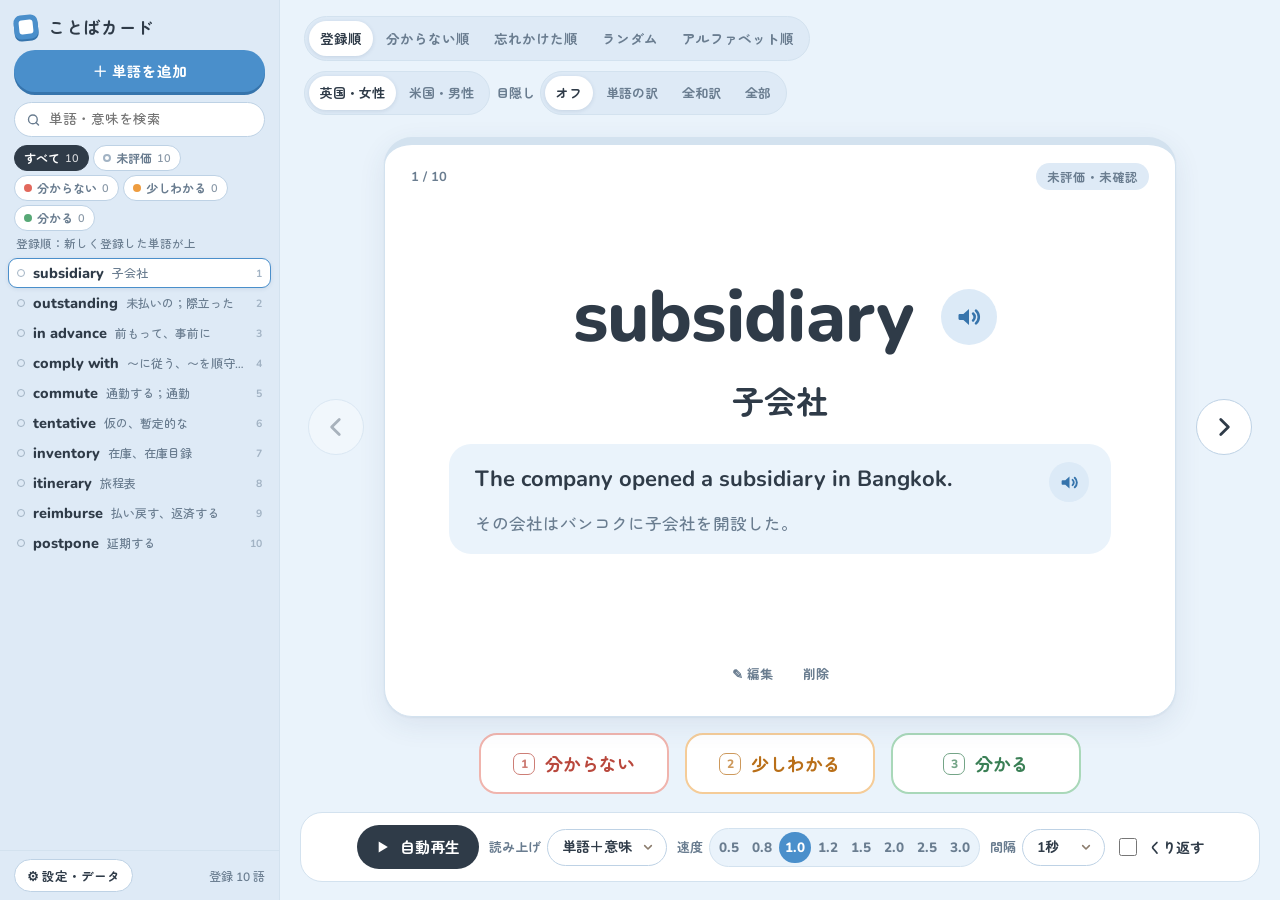
==== commit 0c2e91ad: "v1.47: 文字の大きさは普通のみ、Androidの声の男女判定、追加画面の保存を上に・例の文字をうすく Co-Authored-By: Claude Opus 5.5 <noreply@anthr" ====
--- a/index.html
+++ b/index.html
@@ -2,7 +2,7 @@
 <html lang="ja">
 <head>
 <meta charset="utf-8">
-<meta http-equiv="Content-Security-Policy" content="default-src 'self'; style-src 'self' 'unsafe-inline'; font-src 'self'; img-src 'self' data:; media-src 'self' blob:; worker-src 'self'; connect-src 'self' https://api.dictionaryapi.dev https://*.wikipedia.org https://*.wiktionary.org https://*.wikinews.org https://api.tatoeba.org https://tatoeba.org">
+<meta http-equiv="Content-Security-Policy" content="default-src 'self'; style-src 'self' 'unsafe-inline'; font-src 'self'; img-src 'self' data:; media-src 'self' blob:; worker-src 'self'; connect-src 'self' https://api.dictionaryapi.dev https://*.wikipedia.org https://*.wiktionary.org https://*.wikinews.org https://api.tatoeba.org https://tatoeba.org https://www.googleapis.com https://oauth2.googleapis.com">
 <meta name="viewport" content="width=device-width, initial-scale=1, viewport-fit=cover">
 <meta name="theme-color" content="#EAF3FB">
 <link rel="manifest" href="manifest.webmanifest">
@@ -54,6 +54,7 @@
         <button data-mode="alpha" data-i18n="mode.alpha" title="A→Zの順">アルファベット順</button>
       </div>
       <div class="topbar-right">
+        <button class="sync-chip" id="syncChip" hidden title="Googleドライブと同期"><b>☁</b><span>同期</span></button>
         <div class="seg seg-sm" id="accents" data-i18n-title="accent.title" title="発音の声">
           <button data-accent="uk-f" data-i18n="accent.uk">英国・女性</button>
           <button data-accent="us-m" data-i18n="accent.us">米国・男性</button>
@@ -136,17 +137,17 @@
   <div class="modal">
     <h2 id="editTitle">単語を追加</h2>
     <form id="editForm" autocomplete="off">
+      <div class="modal-foot modal-foot-top">
+        <label class="chk" id="keepWrap"><input type="checkbox" id="fKeep"> <span data-i18n="edit.keep">続けて追加する</span></label>
+        <div class="spacer"></div>
+        <button type="button" class="btn btn-ghost" id="editCancel" data-i18n="cancel">キャンセル</button>
+        <button type="submit" class="btn btn-primary" id="editSave"><span data-i18n="save">保存</span> <small>Ctrl+Enter</small></button>
+      </div>
       <label class="field"><span><span data-i18n="f.word">単語</span> <em data-i18n="f.required">必須</em></span><input id="fWord" type="text" data-i18n-ph="ph.word" placeholder="例）postpone"></label>
       <label class="field"><span><span data-i18n="f.meaning">意味</span> <em data-i18n="f.required">必須</em></span><input id="fMeaning" type="text" data-i18n-ph="ph.meaning" placeholder="例）延期する"></label>
       <label class="field"><span data-i18n="f.ex">例文</span><textarea id="fEx" rows="2" data-i18n-ph="ph.ex" placeholder="例）The meeting was postponed until Friday."></textarea></label>
       <label class="field"><span data-i18n="f.exja">例文の訳</span><textarea id="fExJa" rows="2" data-i18n-ph="ph.exja" placeholder="例）会議は金曜日まで延期された。"></textarea></label>
       <label class="field"><span data-i18n="f.note">メモ</span><textarea id="fNote" rows="2" data-i18n-ph="ph.note" placeholder="品詞・言い換え・覚え方など"></textarea></label>
-      <div class="modal-foot">
-        <label class="chk" id="keepWrap"><input type="checkbox" id="fKeep"> <span data-i18n="edit.keep">続けて追加する</span></label>
-        <div class="spacer"></div>
-        <button type="button" class="btn btn-ghost" id="editCancel" data-i18n="cancel">キャンセル</button>
-        <button type="submit" class="btn btn-primary" id="editSave"><span data-i18n="save">保存</span> <small>Ctrl+Enter</small></button>
-      </div>
     </form>
   </div>
 </div>
@@ -159,10 +160,6 @@
     <div class="set-sec">
       <h3 data-i18n="set.display">表示・操作</h3>
       <div class="set-row"><span data-i18n="set.theme">背景の色</span><div class="themes" id="themes"></div></div>
-      <div class="set-row"><span data-i18n="set.size">文字の大きさ</span>
-        <div class="seg seg-sm" id="sizes"></div>
-      </div>
-      <p class="hint" style="margin-top:-4px" data-i18n="set.size.hint">選ぶとすぐに画面全体の文字・ボタンの大きさが変わります（Ctrl＋＋／Ctrl＋－でも変更できます）。</p>
       <div class="set-row"><span data-i18n="set.blindAlpha">目隠しの透明度</span>
         <div class="ba-ctl" id="blindAlphas"></div>
       </div>
@@ -192,6 +189,20 @@
       <p class="hint" id="voiceHint"></p>
     </div>
 
+    <div class="set-sec" id="syncPanel">
+      <h3>Googleドライブ同期（PC・スマホ）</h3>
+      <p class="hint sync-status" id="syncStatus"></p>
+      <div class="set-row"><span>クライアントID</span><input id="syncCid" type="text" placeholder="123456789-xxxx.apps.googleusercontent.com" autocomplete="off" spellcheck="false" lang="en"></div>
+      <div class="set-row" id="syncSecretRow" hidden><span>クライアントシークレット</span><input id="syncSecret" type="password" placeholder="GOCSPX-…" autocomplete="off" spellcheck="false" lang="en"></div>
+      <div class="btn-row">
+        <button class="btn btn-ghost btn-sm" id="syncSave">IDを保存</button>
+        <button class="btn btn-primary btn-sm" id="syncLogin" hidden>Googleでログイン</button>
+        <button class="btn btn-primary btn-sm" id="syncNowBtn" hidden>☁ 今すぐ同期</button>
+        <button class="btn btn-ghost btn-sm" id="syncLogout" hidden>ログアウト</button>
+      </div>
+      <p class="hint">単語・意味・例文・メモ・理解度を、あなたのGoogleドライブの「アプリ専用の隠しフォルダ」を通して、PCとスマホで同じにします（ドライブのほかのファイルは見ません）。起動時・変更の20秒後・アプリに戻ったときに自動で同期します。背景の色などの設定は端末ごとです。</p>
+    </div>
+
     <div class="set-sec">
       <h3 data-i18n="set.data">データ</h3>
       <p class="hint"><span data-i18n="set.data.where">保存場所：</span><code id="dataPath"></code><br><span data-i18n="set.data.hint"></span></p>
@@ -230,8 +241,10 @@
 <script src="pattern.js"></script>
 <script src="web-net.js"></script>
 <script src="web-api.js"></script>
+<script src="web-drive.js"></script>
 <script src="i18n.js"></script>
 <script src="renderer.js"></script>
 <script src="mobile.js"></script>
+<script src="sync.js"></script>
 </body>
 </html>
--- a/style.css
+++ b/style.css
@@ -589,3 +589,30 @@
 .dict-pos[data-pos="副"] { background: #F1E9F8; color: #7E58A6; }
 .dict-src { display: block; width: fit-content; margin: 0 auto 2px; font-size: .8em; padding: 0 .55em; border: 1px solid var(--line2); border-radius: 99px; color: var(--sub); }
 .card-body.has-rel .dict { font-size: clamp(11px, min(2.3cqh, 1.9cqw), 13.5px); line-height: 1.5; }
+
+/* v1.34 Googleドライブ同期 */
+.sync-chip { display: inline-flex; align-items: center; gap: 5px; border: 1.5px solid var(--line); background: var(--panel); color: var(--sub);
+  border-radius: 999px; padding: 5px 11px; font-size: 12.5px; font-weight: 700; white-space: nowrap; cursor: pointer; flex: none; }
+.sync-chip[hidden] { display: none; }
+.sync-chip b { color: var(--accent); font-size: 14px; }
+.sync-chip.warn { border-color: var(--org); color: #A8611A; background: #FFF5E8; }
+.sync-chip.warn b { color: var(--org); }
+.sync-chip.busy b { animation: syncpulse 1s ease-in-out infinite; }
+@keyframes syncpulse { 50% { opacity: .3; } }
+#syncPanel .set-row input { flex: 1; min-width: 0; font-family: 'Nunito', var(--font); font-size: 14px; padding: 9px 14px; border: 1.5px solid var(--line2); border-radius: 12px; background: var(--panel); outline: none; }
+#syncPanel .set-row input:focus { border-color: var(--accent); }
+#syncPanel .set-row > span:first-child { width: 180px; }
+#syncPanel [hidden] { display: none !important; }
+.sync-status { font-size: 13.5px; color: var(--ink); }
+.sync-err { color: var(--red); }
+
+/* v1.35 アクセント記号：母音の真上に重ねて描く（´＝第1アクセント、`＝第2アクセント）。フォントに左右されない */
+.ipa-acc { position: relative; display: inline-block; }
+.ipa-acc::after { position: absolute; left: 50%; top: -.24em; transform: translateX(-50%); font-family: 'Nunito', 'Segoe UI', sans-serif;
+  font-size: .95em; line-height: 1; font-weight: 800; pointer-events: none; }
+.ipa-acc.acc1::after { content: '\00B4'; }
+.ipa-acc.acc2::after { content: '\0060'; top: -.2em; }
+.ipa-txt { padding-top: .25em; }
+/* v1.47：追加・編集画面の保存・キャンセルを一番上に。例の文字はうすく */
+.modal-foot.modal-foot-top { margin-top: 0; margin-bottom: 14px; }
+.field input::placeholder, .field textarea::placeholder { color: currentColor; opacity: .28; }
--- a/mobile.css
+++ b/mobile.css
@@ -34,6 +34,20 @@
   .nav svg { width: 18px; height: 18px; }
   .nav-prev { left: 2px; } .nav-next { right: 2px; }
   .card { padding: 34px 16px 12px; border-radius: 22px; touch-action: pan-y; }
+  .word { word-break: normal; overflow-wrap: normal; hyphens: none; max-width: 100%; min-width: 0; flex: 0 1 auto; overflow: hidden; }
+  .word-row { gap: 10px; }
+  /* 横の指の動きをブラウザに取られないように（上の帯は横スクロールするので除く） */
+  .main, .main * { touch-action: pan-y; }
+  .topbar, .topbar * { touch-action: auto; }
+  .speeds { overflow-x: visible; }
+  /* ページめくり（v1.35 の動き） */
+  .stage { perspective: 1300px; }
+  .m-page { position: absolute; z-index: 4; margin: 0; pointer-events: none; backface-visibility: hidden; will-change: transform, opacity; }
+  .m-shade { position: absolute; inset: 0; border-radius: inherit; pointer-events: none; opacity: 0; }
+  .m-shade.next { background: linear-gradient(90deg, rgba(0,0,0,0) 30%, rgba(0,0,0,.35)); }
+  .m-shade.prev { background: linear-gradient(270deg, rgba(0,0,0,0) 30%, rgba(0,0,0,.35)); }
+  /* めくっている間、下に見える次の単語はぼんやり（めくるほどはっきり） */
+  .stage.m-peeking > .card:not(.m-page) > * { filter: blur(calc((1 - var(--pk, 0)) * 3.5px)); opacity: calc(.38 + var(--pk, 0) * .62); }
   .card-top { top: 12px; left: 16px; right: 16px; font-size: 12px; }
   .dict { padding: 0 2px; }
   .dict-s { white-space: normal; }
@@ -58,6 +72,9 @@
     padding-bottom: calc(18px + env(safe-area-inset-bottom)); }
   .modal input, .modal textarea, .modal select { font-size: 16px; } /* 拡大されないように */
   .pc-only { display: none !important; }
+  #syncPanel .set-row { flex-wrap: wrap; }
+  #syncPanel .set-row > span:first-child { width: 100%; }
+  .sync-chip { padding: 5px 9px; font-size: 12px; }
   .modal-foot small { display: none; }
   .modal-foot .btn { white-space: nowrap; padding-left: 16px; padding-right: 16px; }
   .modal-foot { flex-wrap: wrap; justify-content: flex-end; }
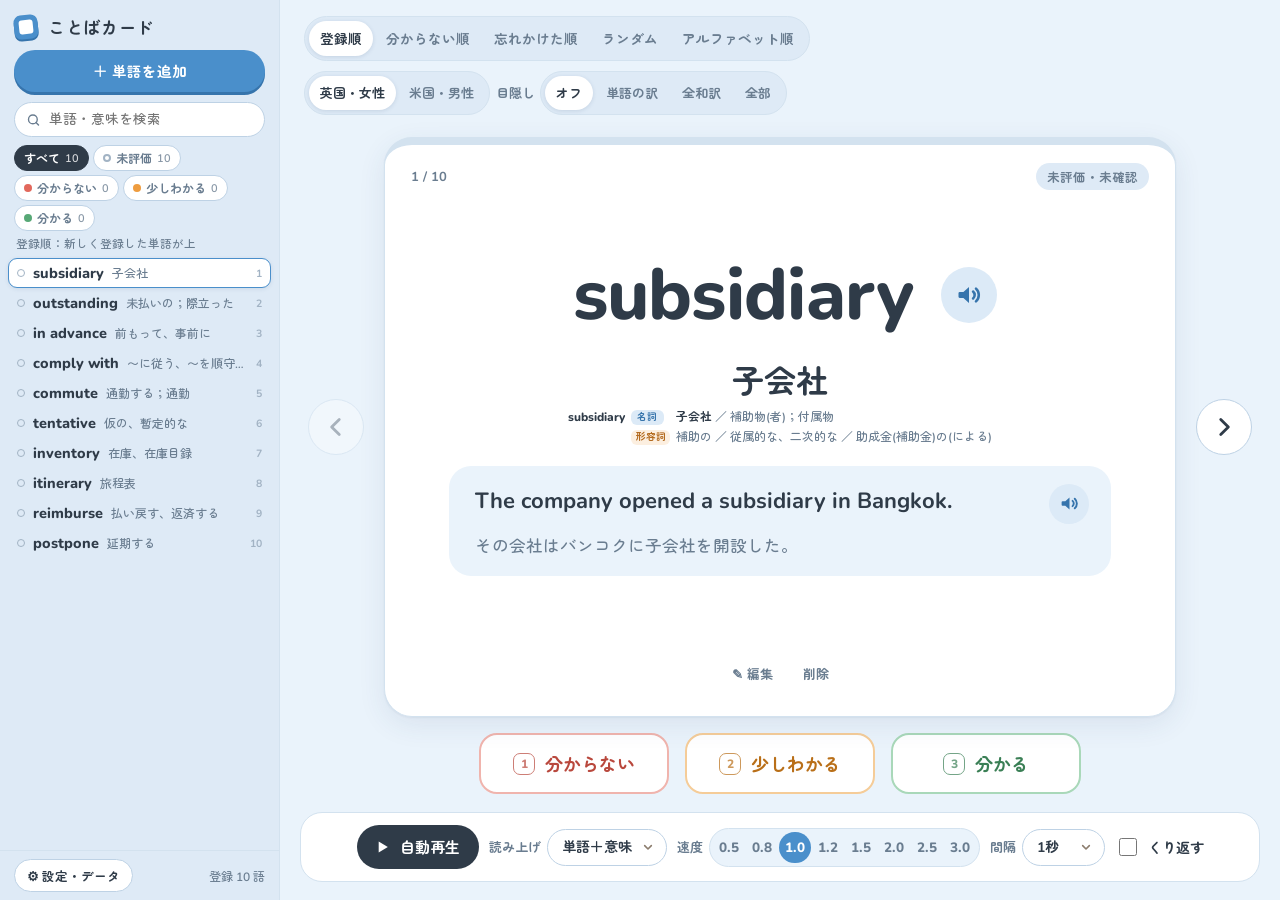
==== commit 89912df7: "v1.48: めくる音に「なし」を追加、追加画面の上は保存だけ（見出しの横） Co-Authored-By: Claude Opus 5.5 <noreply@anthropic.com> Claud" ====
--- a/index.html
+++ b/index.html
@@ -135,19 +135,21 @@
 <!-- ===== 追加・編集 ===== -->
 <div class="overlay" id="editModal" hidden>
   <div class="modal">
-    <h2 id="editTitle">単語を追加</h2>
+    <div class="modal-head">
+      <h2 id="editTitle">単語を追加</h2>
+      <button type="submit" form="editForm" class="btn btn-primary" id="editSave"><span data-i18n="save">保存</span> <small>Ctrl+Enter</small></button>
+    </div>
     <form id="editForm" autocomplete="off">
-      <div class="modal-foot modal-foot-top">
-        <label class="chk" id="keepWrap"><input type="checkbox" id="fKeep"> <span data-i18n="edit.keep">続けて追加する</span></label>
-        <div class="spacer"></div>
-        <button type="button" class="btn btn-ghost" id="editCancel" data-i18n="cancel">キャンセル</button>
-        <button type="submit" class="btn btn-primary" id="editSave"><span data-i18n="save">保存</span> <small>Ctrl+Enter</small></button>
-      </div>
       <label class="field"><span><span data-i18n="f.word">単語</span> <em data-i18n="f.required">必須</em></span><input id="fWord" type="text" data-i18n-ph="ph.word" placeholder="例）postpone"></label>
       <label class="field"><span><span data-i18n="f.meaning">意味</span> <em data-i18n="f.required">必須</em></span><input id="fMeaning" type="text" data-i18n-ph="ph.meaning" placeholder="例）延期する"></label>
       <label class="field"><span data-i18n="f.ex">例文</span><textarea id="fEx" rows="2" data-i18n-ph="ph.ex" placeholder="例）The meeting was postponed until Friday."></textarea></label>
       <label class="field"><span data-i18n="f.exja">例文の訳</span><textarea id="fExJa" rows="2" data-i18n-ph="ph.exja" placeholder="例）会議は金曜日まで延期された。"></textarea></label>
       <label class="field"><span data-i18n="f.note">メモ</span><textarea id="fNote" rows="2" data-i18n-ph="ph.note" placeholder="品詞・言い換え・覚え方など"></textarea></label>
+      <div class="modal-foot">
+        <label class="chk" id="keepWrap"><input type="checkbox" id="fKeep"> <span data-i18n="edit.keep">続けて追加する</span></label>
+        <div class="spacer"></div>
+        <button type="button" class="btn btn-ghost" id="editCancel" data-i18n="cancel">キャンセル</button>
+      </div>
     </form>
   </div>
 </div>
--- a/style.css
+++ b/style.css
@@ -616,3 +616,6 @@
 /* v1.47：追加・編集画面の保存・キャンセルを一番上に。例の文字はうすく */
 .modal-foot.modal-foot-top { margin-top: 0; margin-bottom: 14px; }
 .field input::placeholder, .field textarea::placeholder { color: currentColor; opacity: .28; }
+/* v1.48：追加・編集画面は、見出しの右に「保存」だけを置く（キャンセルなどは下） */
+.modal-head { display: flex; align-items: center; gap: 12px; margin: 0 0 14px; }
+.modal-head h2 { margin: 0; flex: 1; }
--- a/mobile.css
+++ b/mobile.css
@@ -75,7 +75,7 @@
   #syncPanel .set-row { flex-wrap: wrap; }
   #syncPanel .set-row > span:first-child { width: 100%; }
   .sync-chip { padding: 5px 9px; font-size: 12px; }
-  .modal-foot small { display: none; }
+  .modal-foot small, .modal-head small { display: none; }
   .modal-foot .btn { white-space: nowrap; padding-left: 16px; padding-right: 16px; }
   .modal-foot { flex-wrap: wrap; justify-content: flex-end; }
 }
